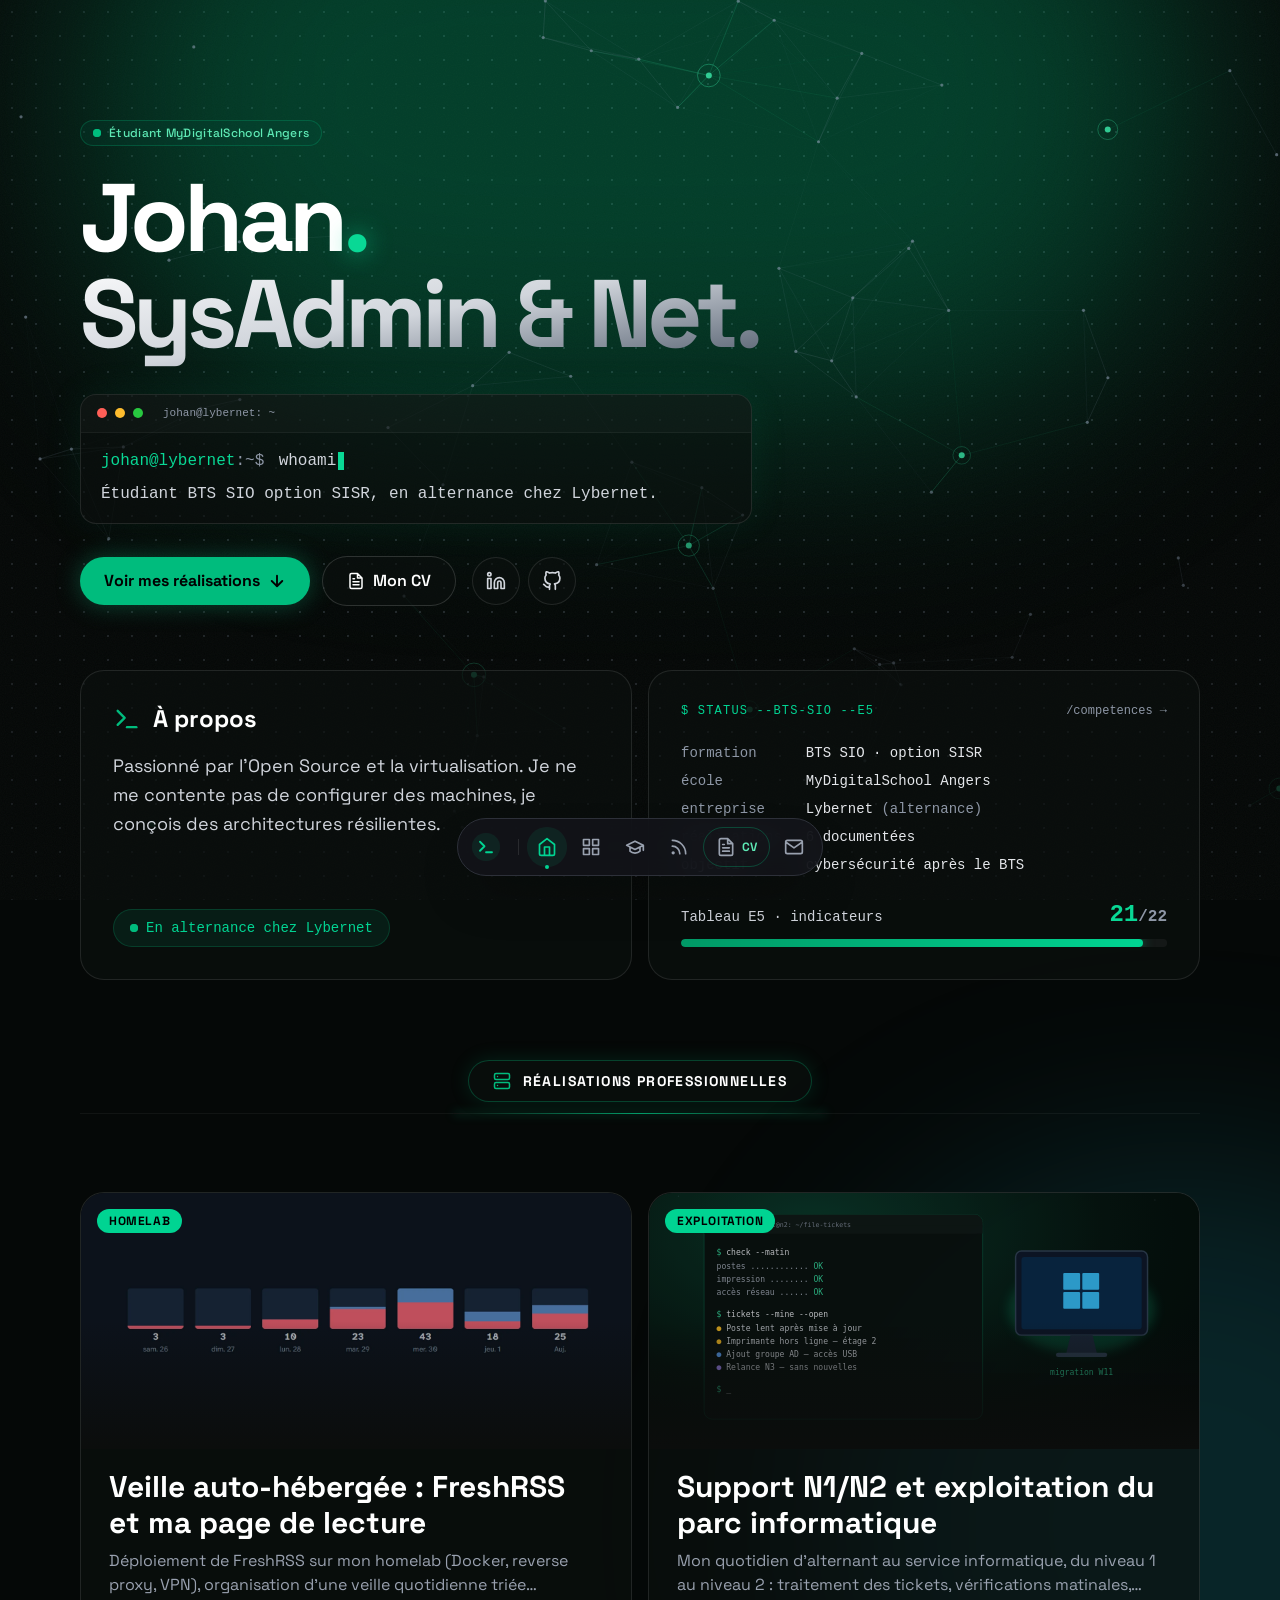
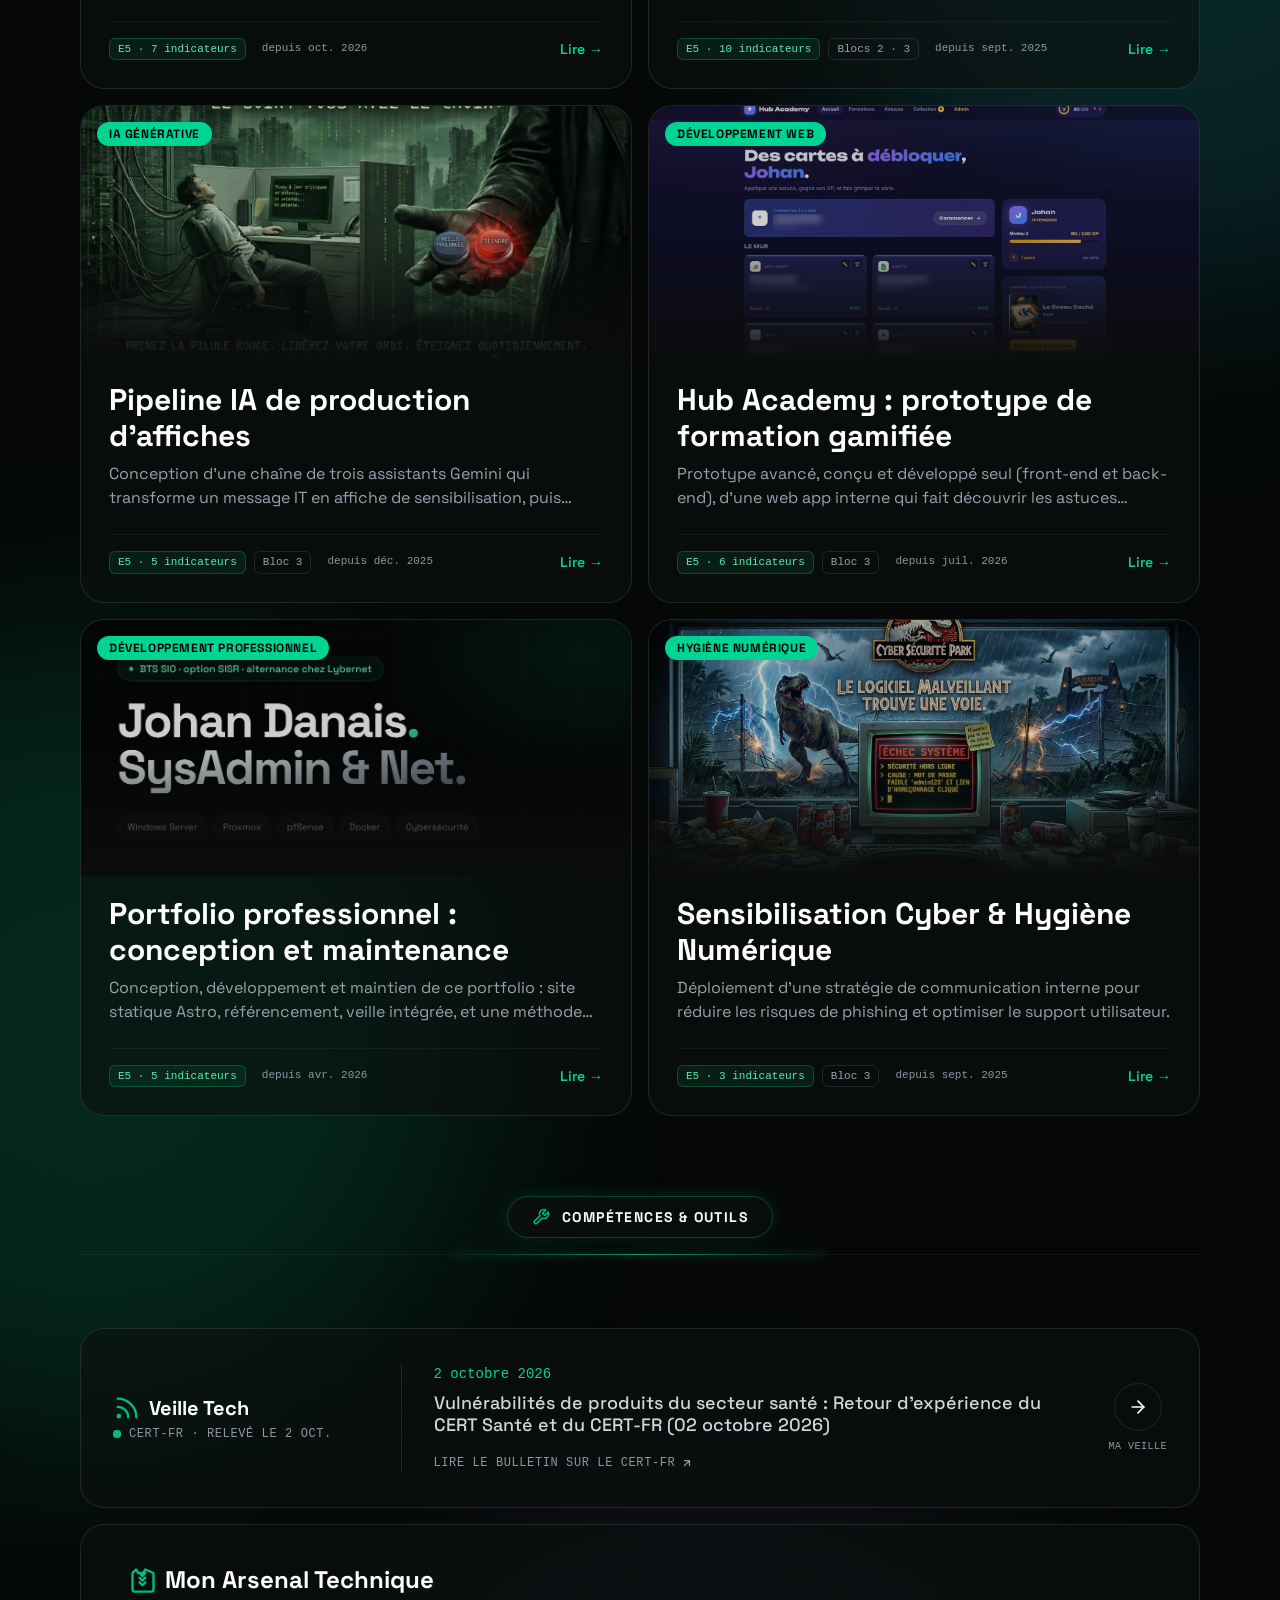
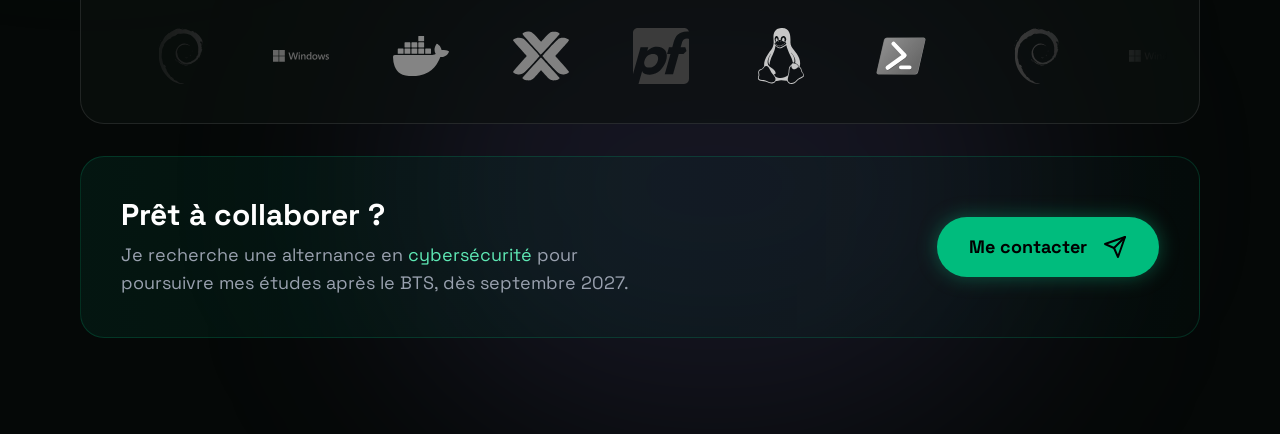
==== index.html @ deee4fdb "Publication du 5dbdbe8" ====
<!DOCTYPE html><html lang="fr" class="dark"> <head><meta charset="UTF-8"><meta name="viewport" content="width=device-width"><link rel="icon" type="image/png" href="/favicon.png"><meta name="generator" content="Astro v7.3.5"><meta name="description" content="Étudiant en BTS SIO option SISR, en alternance chez Lybernet / Carrefour Assurance : support et exploitation du parc, projets web, sensibilisation à la cybersécurité et homelab."><meta name="author" content="Johan Danais"><link rel="canonical" href="https://portfolio.aqualenis.fr/"><meta property="og:type" content="website"><meta property="og:site_name" content="Johan Danais — Portfolio"><meta property="og:locale" content="fr_FR"><meta property="og:url" content="https://portfolio.aqualenis.fr/"><meta property="og:title" content="Johan Danais — Administration Systèmes &amp; Réseaux"><meta property="og:description" content="Étudiant en BTS SIO option SISR, en alternance chez Lybernet / Carrefour Assurance : support et exploitation du parc, projets web, sensibilisation à la cybersécurité et homelab."><meta property="og:image" content="https://portfolio.aqualenis.fr/og-image.png"><meta property="og:image:width" content="1200"><meta property="og:image:height" content="630"><meta name="twitter:card" content="summary_large_image"><meta name="twitter:title" content="Johan Danais — Administration Systèmes &amp; Réseaux"><meta name="twitter:description" content="Étudiant en BTS SIO option SISR, en alternance chez Lybernet / Carrefour Assurance : support et exploitation du parc, projets web, sensibilisation à la cybersécurité et homelab."><meta name="twitter:image" content="https://portfolio.aqualenis.fr/og-image.png"><!-- Police hébergée avec le site (public/fonts) : aucune requête vers
             un service tiers, le site fonctionne hors connexion. --><link rel="preload" href="/fonts/space-grotesk-latin-wght-normal.woff2" as="font" type="font/woff2" crossorigin><title>Johan Danais — Administration Systèmes &amp; Réseaux</title><meta name="astro-view-transitions-enabled" content="true"> <meta name="astro-view-transitions-fallback" content="animate"><script type="module" src="/_astro/ClientRouter.astro_astro_type_script_index_0_lang.CTgtIFyY.js"></script><link rel="stylesheet" href="/_astro/Layout.-RctzxgW.css"><style>.card[data-astro-cid-lcdefpme]{z-index:1;position:relative}.terminal[data-astro-cid-lcdefpme] .commande[data-astro-cid-lcdefpme]{white-space:nowrap;vertical-align:bottom;width:0;margin-left:.5ch;animation:.9s steps(6,end) .5s both taper;display:inline-block;overflow:hidden}.terminal[data-astro-cid-lcdefpme] .curseur[data-astro-cid-lcdefpme]{vertical-align:text-bottom;background:var(--color-glow);width:.6ch;height:1.1em;margin-left:2px;animation:1s step-end infinite clignoter;display:inline-block}.terminal[data-astro-cid-lcdefpme] .reponse[data-astro-cid-lcdefpme]{animation:.5s ease-out 1.5s both fadeInUp}@keyframes taper{to{width:6ch}}@keyframes clignoter{50%{opacity:0}}.card[data-astro-cid-lcdefpme]:before{content:"";border-radius:inherit;background:radial-gradient(800px circle at var(--mouse-x) var(--mouse-y), #10b9810f, transparent 40%);opacity:0;pointer-events:none;z-index:-1;transition:opacity .5s;position:absolute;inset:0}.card[data-astro-cid-lcdefpme]:after{content:"";border-radius:inherit;background:radial-gradient(400px circle at var(--mouse-x) var(--mouse-y), #10b98166, transparent 40%);opacity:0;z-index:-2;transition:opacity .5s;position:absolute;inset:-1px}.card[data-astro-cid-lcdefpme]:hover:before,.card[data-astro-cid-lcdefpme]:hover:after{opacity:1}.animate-marquee[data-astro-cid-lcdefpme]{animation:20s linear infinite marquee}.animate-marquee[data-astro-cid-lcdefpme]:hover{animation-play-state:paused}@keyframes marquee{0%{transform:translate(0%)}to{transform:translate(-50%)}}.mask-fade[data-astro-cid-lcdefpme]{-webkit-mask-image:linear-gradient(90deg,#0000,#000 15% 85%,#0000);mask-image:linear-gradient(90deg,#0000,#000 15% 85%,#0000)}
</style><style>[data-astro-transition-scope="astro-v5paxn7m-1"] { view-transition-name: visuel-veille-freshrss; }@layer astro { ::view-transition-old(visuel-veille-freshrss) { 
	animation-duration: 180ms;
	animation-timing-function: cubic-bezier(0.76, 0, 0.24, 1);
	animation-fill-mode: both;
	animation-name: astroFadeOut; }::view-transition-new(visuel-veille-freshrss) { 
	animation-duration: 180ms;
	animation-timing-function: cubic-bezier(0.76, 0, 0.24, 1);
	animation-fill-mode: both;
	animation-name: astroFadeIn; }[data-astro-transition=back]::view-transition-old(visuel-veille-freshrss) { 
	animation-duration: 180ms;
	animation-timing-function: cubic-bezier(0.76, 0, 0.24, 1);
	animation-fill-mode: both;
	animation-name: astroFadeOut; }[data-astro-transition=back]::view-transition-new(visuel-veille-freshrss) { 
	animation-duration: 180ms;
	animation-timing-function: cubic-bezier(0.76, 0, 0.24, 1);
	animation-fill-mode: both;
	animation-name: astroFadeIn; } }[data-astro-transition-fallback="old"] [data-astro-transition-scope="astro-v5paxn7m-1"],
			[data-astro-transition-fallback="old"][data-astro-transition-scope="astro-v5paxn7m-1"] { 
	animation-duration: 180ms;
	animation-timing-function: cubic-bezier(0.76, 0, 0.24, 1);
	animation-fill-mode: both;
	animation-name: astroFadeOut; }[data-astro-transition-fallback="new"] [data-astro-transition-scope="astro-v5paxn7m-1"],
			[data-astro-transition-fallback="new"][data-astro-transition-scope="astro-v5paxn7m-1"] { 
	animation-duration: 180ms;
	animation-timing-function: cubic-bezier(0.76, 0, 0.24, 1);
	animation-fill-mode: both;
	animation-name: astroFadeIn; }[data-astro-transition=back][data-astro-transition-fallback="old"] [data-astro-transition-scope="astro-v5paxn7m-1"],
			[data-astro-transition=back][data-astro-transition-fallback="old"][data-astro-transition-scope="astro-v5paxn7m-1"] { 
	animation-duration: 180ms;
	animation-timing-function: cubic-bezier(0.76, 0, 0.24, 1);
	animation-fill-mode: both;
	animation-name: astroFadeOut; }[data-astro-transition=back][data-astro-transition-fallback="new"] [data-astro-transition-scope="astro-v5paxn7m-1"],
			[data-astro-transition=back][data-astro-transition-fallback="new"][data-astro-transition-scope="astro-v5paxn7m-1"] { 
	animation-duration: 180ms;
	animation-timing-function: cubic-bezier(0.76, 0, 0.24, 1);
	animation-fill-mode: both;
	animation-name: astroFadeIn; }</style><style>[data-astro-transition-scope="astro-wuj5t7kd-2"] { view-transition-name: titre-veille-freshrss; }@layer astro { ::view-transition-old(titre-veille-freshrss) { 
	animation-duration: 180ms;
	animation-timing-function: cubic-bezier(0.76, 0, 0.24, 1);
	animation-fill-mode: both;
	animation-name: astroFadeOut; }::view-transition-new(titre-veille-freshrss) { 
	animation-duration: 180ms;
	animation-timing-function: cubic-bezier(0.76, 0, 0.24, 1);
	animation-fill-mode: both;
	animation-name: astroFadeIn; }[data-astro-transition=back]::view-transition-old(titre-veille-freshrss) { 
	animation-duration: 180ms;
	animation-timing-function: cubic-bezier(0.76, 0, 0.24, 1);
	animation-fill-mode: both;
	animation-name: astroFadeOut; }[data-astro-transition=back]::view-transition-new(titre-veille-freshrss) { 
	animation-duration: 180ms;
	animation-timing-function: cubic-bezier(0.76, 0, 0.24, 1);
	animation-fill-mode: both;
	animation-name: astroFadeIn; } }[data-astro-transition-fallback="old"] [data-astro-transition-scope="astro-wuj5t7kd-2"],
			[data-astro-transition-fallback="old"][data-astro-transition-scope="astro-wuj5t7kd-2"] { 
	animation-duration: 180ms;
	animation-timing-function: cubic-bezier(0.76, 0, 0.24, 1);
	animation-fill-mode: both;
	animation-name: astroFadeOut; }[data-astro-transition-fallback="new"] [data-astro-transition-scope="astro-wuj5t7kd-2"],
			[data-astro-transition-fallback="new"][data-astro-transition-scope="astro-wuj5t7kd-2"] { 
	animation-duration: 180ms;
	animation-timing-function: cubic-bezier(0.76, 0, 0.24, 1);
	animation-fill-mode: both;
	animation-name: astroFadeIn; }[data-astro-transition=back][data-astro-transition-fallback="old"] [data-astro-transition-scope="astro-wuj5t7kd-2"],
			[data-astro-transition=back][data-astro-transition-fallback="old"][data-astro-transition-scope="astro-wuj5t7kd-2"] { 
	animation-duration: 180ms;
	animation-timing-function: cubic-bezier(0.76, 0, 0.24, 1);
	animation-fill-mode: both;
	animation-name: astroFadeOut; }[data-astro-transition=back][data-astro-transition-fallback="new"] [data-astro-transition-scope="astro-wuj5t7kd-2"],
			[data-astro-transition=back][data-astro-transition-fallback="new"][data-astro-transition-scope="astro-wuj5t7kd-2"] { 
	animation-duration: 180ms;
	animation-timing-function: cubic-bezier(0.76, 0, 0.24, 1);
	animation-fill-mode: both;
	animation-name: astroFadeIn; }</style><style>[data-astro-transition-scope="astro-v5paxn7m-3"] { view-transition-name: visuel-support-exploitation; }@layer astro { ::view-transition-old(visuel-support-exploitation) { 
	animation-duration: 180ms;
	animation-timing-function: cubic-bezier(0.76, 0, 0.24, 1);
	animation-fill-mode: both;
	animation-name: astroFadeOut; }::view-transition-new(visuel-support-exploitation) { 
	animation-duration: 180ms;
	animation-timing-function: cubic-bezier(0.76, 0, 0.24, 1);
	animation-fill-mode: both;
	animation-name: astroFadeIn; }[data-astro-transition=back]::view-transition-old(visuel-support-exploitation) { 
	animation-duration: 180ms;
	animation-timing-function: cubic-bezier(0.76, 0, 0.24, 1);
	animation-fill-mode: both;
	animation-name: astroFadeOut; }[data-astro-transition=back]::view-transition-new(visuel-support-exploitation) { 
	animation-duration: 180ms;
	animation-timing-function: cubic-bezier(0.76, 0, 0.24, 1);
	animation-fill-mode: both;
	animation-name: astroFadeIn; } }[data-astro-transition-fallback="old"] [data-astro-transition-scope="astro-v5paxn7m-3"],
			[data-astro-transition-fallback="old"][data-astro-transition-scope="astro-v5paxn7m-3"] { 
	animation-duration: 180ms;
	animation-timing-function: cubic-bezier(0.76, 0, 0.24, 1);
	animation-fill-mode: both;
	animation-name: astroFadeOut; }[data-astro-transition-fallback="new"] [data-astro-transition-scope="astro-v5paxn7m-3"],
			[data-astro-transition-fallback="new"][data-astro-transition-scope="astro-v5paxn7m-3"] { 
	animation-duration: 180ms;
	animation-timing-function: cubic-bezier(0.76, 0, 0.24, 1);
	animation-fill-mode: both;
	animation-name: astroFadeIn; }[data-astro-transition=back][data-astro-transition-fallback="old"] [data-astro-transition-scope="astro-v5paxn7m-3"],
			[data-astro-transition=back][data-astro-transition-fallback="old"][data-astro-transition-scope="astro-v5paxn7m-3"] { 
	animation-duration: 180ms;
	animation-timing-function: cubic-bezier(0.76, 0, 0.24, 1);
	animation-fill-mode: both;
	animation-name: astroFadeOut; }[data-astro-transition=back][data-astro-transition-fallback="new"] [data-astro-transition-scope="astro-v5paxn7m-3"],
			[data-astro-transition=back][data-astro-transition-fallback="new"][data-astro-transition-scope="astro-v5paxn7m-3"] { 
	animation-duration: 180ms;
	animation-timing-function: cubic-bezier(0.76, 0, 0.24, 1);
	animation-fill-mode: both;
	animation-name: astroFadeIn; }</style><style>[data-astro-transition-scope="astro-wuj5t7kd-4"] { view-transition-name: titre-support-exploitation; }@layer astro { ::view-transition-old(titre-support-exploitation) { 
	animation-duration: 180ms;
	animation-timing-function: cubic-bezier(0.76, 0, 0.24, 1);
	animation-fill-mode: both;
	animation-name: astroFadeOut; }::view-transition-new(titre-support-exploitation) { 
	animation-duration: 180ms;
	animation-timing-function: cubic-bezier(0.76, 0, 0.24, 1);
	animation-fill-mode: both;
	animation-name: astroFadeIn; }[data-astro-transition=back]::view-transition-old(titre-support-exploitation) { 
	animation-duration: 180ms;
	animation-timing-function: cubic-bezier(0.76, 0, 0.24, 1);
	animation-fill-mode: both;
	animation-name: astroFadeOut; }[data-astro-transition=back]::view-transition-new(titre-support-exploitation) { 
	animation-duration: 180ms;
	animation-timing-function: cubic-bezier(0.76, 0, 0.24, 1);
	animation-fill-mode: both;
	animation-name: astroFadeIn; } }[data-astro-transition-fallback="old"] [data-astro-transition-scope="astro-wuj5t7kd-4"],
			[data-astro-transition-fallback="old"][data-astro-transition-scope="astro-wuj5t7kd-4"] { 
	animation-duration: 180ms;
	animation-timing-function: cubic-bezier(0.76, 0, 0.24, 1);
	animation-fill-mode: both;
	animation-name: astroFadeOut; }[data-astro-transition-fallback="new"] [data-astro-transition-scope="astro-wuj5t7kd-4"],
			[data-astro-transition-fallback="new"][data-astro-transition-scope="astro-wuj5t7kd-4"] { 
	animation-duration: 180ms;
	animation-timing-function: cubic-bezier(0.76, 0, 0.24, 1);
	animation-fill-mode: both;
	animation-name: astroFadeIn; }[data-astro-transition=back][data-astro-transition-fallback="old"] [data-astro-transition-scope="astro-wuj5t7kd-4"],
			[data-astro-transition=back][data-astro-transition-fallback="old"][data-astro-transition-scope="astro-wuj5t7kd-4"] { 
	animation-duration: 180ms;
	animation-timing-function: cubic-bezier(0.76, 0, 0.24, 1);
	animation-fill-mode: both;
	animation-name: astroFadeOut; }[data-astro-transition=back][data-astro-transition-fallback="new"] [data-astro-transition-scope="astro-wuj5t7kd-4"],
			[data-astro-transition=back][data-astro-transition-fallback="new"][data-astro-transition-scope="astro-wuj5t7kd-4"] { 
	animation-duration: 180ms;
	animation-timing-function: cubic-bezier(0.76, 0, 0.24, 1);
	animation-fill-mode: both;
	animation-name: astroFadeIn; }</style><style>[data-astro-transition-scope="astro-v5paxn7m-5"] { view-transition-name: visuel-pipeline-affiches-ia; }@layer astro { ::view-transition-old(visuel-pipeline-affiches-ia) { 
	animation-duration: 180ms;
	animation-timing-function: cubic-bezier(0.76, 0, 0.24, 1);
	animation-fill-mode: both;
	animation-name: astroFadeOut; }::view-transition-new(visuel-pipeline-affiches-ia) { 
	animation-duration: 180ms;
	animation-timing-function: cubic-bezier(0.76, 0, 0.24, 1);
	animation-fill-mode: both;
	animation-name: astroFadeIn; }[data-astro-transition=back]::view-transition-old(visuel-pipeline-affiches-ia) { 
	animation-duration: 180ms;
	animation-timing-function: cubic-bezier(0.76, 0, 0.24, 1);
	animation-fill-mode: both;
	animation-name: astroFadeOut; }[data-astro-transition=back]::view-transition-new(visuel-pipeline-affiches-ia) { 
	animation-duration: 180ms;
	animation-timing-function: cubic-bezier(0.76, 0, 0.24, 1);
	animation-fill-mode: both;
	animation-name: astroFadeIn; } }[data-astro-transition-fallback="old"] [data-astro-transition-scope="astro-v5paxn7m-5"],
			[data-astro-transition-fallback="old"][data-astro-transition-scope="astro-v5paxn7m-5"] { 
	animation-duration: 180ms;
	animation-timing-function: cubic-bezier(0.76, 0, 0.24, 1);
	animation-fill-mode: both;
	animation-name: astroFadeOut; }[data-astro-transition-fallback="new"] [data-astro-transition-scope="astro-v5paxn7m-5"],
			[data-astro-transition-fallback="new"][data-astro-transition-scope="astro-v5paxn7m-5"] { 
	animation-duration: 180ms;
	animation-timing-function: cubic-bezier(0.76, 0, 0.24, 1);
	animation-fill-mode: both;
	animation-name: astroFadeIn; }[data-astro-transition=back][data-astro-transition-fallback="old"] [data-astro-transition-scope="astro-v5paxn7m-5"],
			[data-astro-transition=back][data-astro-transition-fallback="old"][data-astro-transition-scope="astro-v5paxn7m-5"] { 
	animation-duration: 180ms;
	animation-timing-function: cubic-bezier(0.76, 0, 0.24, 1);
	animation-fill-mode: both;
	animation-name: astroFadeOut; }[data-astro-transition=back][data-astro-transition-fallback="new"] [data-astro-transition-scope="astro-v5paxn7m-5"],
			[data-astro-transition=back][data-astro-transition-fallback="new"][data-astro-transition-scope="astro-v5paxn7m-5"] { 
	animation-duration: 180ms;
	animation-timing-function: cubic-bezier(0.76, 0, 0.24, 1);
	animation-fill-mode: both;
	animation-name: astroFadeIn; }</style><style>[data-astro-transition-scope="astro-wuj5t7kd-6"] { view-transition-name: titre-pipeline-affiches-ia; }@layer astro { ::view-transition-old(titre-pipeline-affiches-ia) { 
	animation-duration: 180ms;
	animation-timing-function: cubic-bezier(0.76, 0, 0.24, 1);
	animation-fill-mode: both;
	animation-name: astroFadeOut; }::view-transition-new(titre-pipeline-affiches-ia) { 
	animation-duration: 180ms;
	animation-timing-function: cubic-bezier(0.76, 0, 0.24, 1);
	animation-fill-mode: both;
	animation-name: astroFadeIn; }[data-astro-transition=back]::view-transition-old(titre-pipeline-affiches-ia) { 
	animation-duration: 180ms;
	animation-timing-function: cubic-bezier(0.76, 0, 0.24, 1);
	animation-fill-mode: both;
	animation-name: astroFadeOut; }[data-astro-transition=back]::view-transition-new(titre-pipeline-affiches-ia) { 
	animation-duration: 180ms;
	animation-timing-function: cubic-bezier(0.76, 0, 0.24, 1);
	animation-fill-mode: both;
	animation-name: astroFadeIn; } }[data-astro-transition-fallback="old"] [data-astro-transition-scope="astro-wuj5t7kd-6"],
			[data-astro-transition-fallback="old"][data-astro-transition-scope="astro-wuj5t7kd-6"] { 
	animation-duration: 180ms;
	animation-timing-function: cubic-bezier(0.76, 0, 0.24, 1);
	animation-fill-mode: both;
	animation-name: astroFadeOut; }[data-astro-transition-fallback="new"] [data-astro-transition-scope="astro-wuj5t7kd-6"],
			[data-astro-transition-fallback="new"][data-astro-transition-scope="astro-wuj5t7kd-6"] { 
	animation-duration: 180ms;
	animation-timing-function: cubic-bezier(0.76, 0, 0.24, 1);
	animation-fill-mode: both;
	animation-name: astroFadeIn; }[data-astro-transition=back][data-astro-transition-fallback="old"] [data-astro-transition-scope="astro-wuj5t7kd-6"],
			[data-astro-transition=back][data-astro-transition-fallback="old"][data-astro-transition-scope="astro-wuj5t7kd-6"] { 
	animation-duration: 180ms;
	animation-timing-function: cubic-bezier(0.76, 0, 0.24, 1);
	animation-fill-mode: both;
	animation-name: astroFadeOut; }[data-astro-transition=back][data-astro-transition-fallback="new"] [data-astro-transition-scope="astro-wuj5t7kd-6"],
			[data-astro-transition=back][data-astro-transition-fallback="new"][data-astro-transition-scope="astro-wuj5t7kd-6"] { 
	animation-duration: 180ms;
	animation-timing-function: cubic-bezier(0.76, 0, 0.24, 1);
	animation-fill-mode: both;
	animation-name: astroFadeIn; }</style><style>[data-astro-transition-scope="astro-v5paxn7m-7"] { view-transition-name: visuel-hub-academy; }@layer astro { ::view-transition-old(visuel-hub-academy) { 
	animation-duration: 180ms;
	animation-timing-function: cubic-bezier(0.76, 0, 0.24, 1);
	animation-fill-mode: both;
	animation-name: astroFadeOut; }::view-transition-new(visuel-hub-academy) { 
	animation-duration: 180ms;
	animation-timing-function: cubic-bezier(0.76, 0, 0.24, 1);
	animation-fill-mode: both;
	animation-name: astroFadeIn; }[data-astro-transition=back]::view-transition-old(visuel-hub-academy) { 
	animation-duration: 180ms;
	animation-timing-function: cubic-bezier(0.76, 0, 0.24, 1);
	animation-fill-mode: both;
	animation-name: astroFadeOut; }[data-astro-transition=back]::view-transition-new(visuel-hub-academy) { 
	animation-duration: 180ms;
	animation-timing-function: cubic-bezier(0.76, 0, 0.24, 1);
	animation-fill-mode: both;
	animation-name: astroFadeIn; } }[data-astro-transition-fallback="old"] [data-astro-transition-scope="astro-v5paxn7m-7"],
			[data-astro-transition-fallback="old"][data-astro-transition-scope="astro-v5paxn7m-7"] { 
	animation-duration: 180ms;
	animation-timing-function: cubic-bezier(0.76, 0, 0.24, 1);
	animation-fill-mode: both;
	animation-name: astroFadeOut; }[data-astro-transition-fallback="new"] [data-astro-transition-scope="astro-v5paxn7m-7"],
			[data-astro-transition-fallback="new"][data-astro-transition-scope="astro-v5paxn7m-7"] { 
	animation-duration: 180ms;
	animation-timing-function: cubic-bezier(0.76, 0, 0.24, 1);
	animation-fill-mode: both;
	animation-name: astroFadeIn; }[data-astro-transition=back][data-astro-transition-fallback="old"] [data-astro-transition-scope="astro-v5paxn7m-7"],
			[data-astro-transition=back][data-astro-transition-fallback="old"][data-astro-transition-scope="astro-v5paxn7m-7"] { 
	animation-duration: 180ms;
	animation-timing-function: cubic-bezier(0.76, 0, 0.24, 1);
	animation-fill-mode: both;
	animation-name: astroFadeOut; }[data-astro-transition=back][data-astro-transition-fallback="new"] [data-astro-transition-scope="astro-v5paxn7m-7"],
			[data-astro-transition=back][data-astro-transition-fallback="new"][data-astro-transition-scope="astro-v5paxn7m-7"] { 
	animation-duration: 180ms;
	animation-timing-function: cubic-bezier(0.76, 0, 0.24, 1);
	animation-fill-mode: both;
	animation-name: astroFadeIn; }</style><style>[data-astro-transition-scope="astro-wuj5t7kd-8"] { view-transition-name: titre-hub-academy; }@layer astro { ::view-transition-old(titre-hub-academy) { 
	animation-duration: 180ms;
	animation-timing-function: cubic-bezier(0.76, 0, 0.24, 1);
	animation-fill-mode: both;
	animation-name: astroFadeOut; }::view-transition-new(titre-hub-academy) { 
	animation-duration: 180ms;
	animation-timing-function: cubic-bezier(0.76, 0, 0.24, 1);
	animation-fill-mode: both;
	animation-name: astroFadeIn; }[data-astro-transition=back]::view-transition-old(titre-hub-academy) { 
	animation-duration: 180ms;
	animation-timing-function: cubic-bezier(0.76, 0, 0.24, 1);
	animation-fill-mode: both;
	animation-name: astroFadeOut; }[data-astro-transition=back]::view-transition-new(titre-hub-academy) { 
	animation-duration: 180ms;
	animation-timing-function: cubic-bezier(0.76, 0, 0.24, 1);
	animation-fill-mode: both;
	animation-name: astroFadeIn; } }[data-astro-transition-fallback="old"] [data-astro-transition-scope="astro-wuj5t7kd-8"],
			[data-astro-transition-fallback="old"][data-astro-transition-scope="astro-wuj5t7kd-8"] { 
	animation-duration: 180ms;
	animation-timing-function: cubic-bezier(0.76, 0, 0.24, 1);
	animation-fill-mode: both;
	animation-name: astroFadeOut; }[data-astro-transition-fallback="new"] [data-astro-transition-scope="astro-wuj5t7kd-8"],
			[data-astro-transition-fallback="new"][data-astro-transition-scope="astro-wuj5t7kd-8"] { 
	animation-duration: 180ms;
	animation-timing-function: cubic-bezier(0.76, 0, 0.24, 1);
	animation-fill-mode: both;
	animation-name: astroFadeIn; }[data-astro-transition=back][data-astro-transition-fallback="old"] [data-astro-transition-scope="astro-wuj5t7kd-8"],
			[data-astro-transition=back][data-astro-transition-fallback="old"][data-astro-transition-scope="astro-wuj5t7kd-8"] { 
	animation-duration: 180ms;
	animation-timing-function: cubic-bezier(0.76, 0, 0.24, 1);
	animation-fill-mode: both;
	animation-name: astroFadeOut; }[data-astro-transition=back][data-astro-transition-fallback="new"] [data-astro-transition-scope="astro-wuj5t7kd-8"],
			[data-astro-transition=back][data-astro-transition-fallback="new"][data-astro-transition-scope="astro-wuj5t7kd-8"] { 
	animation-duration: 180ms;
	animation-timing-function: cubic-bezier(0.76, 0, 0.24, 1);
	animation-fill-mode: both;
	animation-name: astroFadeIn; }</style><style>[data-astro-transition-scope="astro-v5paxn7m-9"] { view-transition-name: visuel-portfolio; }@layer astro { ::view-transition-old(visuel-portfolio) { 
	animation-duration: 180ms;
	animation-timing-function: cubic-bezier(0.76, 0, 0.24, 1);
	animation-fill-mode: both;
	animation-name: astroFadeOut; }::view-transition-new(visuel-portfolio) { 
	animation-duration: 180ms;
	animation-timing-function: cubic-bezier(0.76, 0, 0.24, 1);
	animation-fill-mode: both;
	animation-name: astroFadeIn; }[data-astro-transition=back]::view-transition-old(visuel-portfolio) { 
	animation-duration: 180ms;
	animation-timing-function: cubic-bezier(0.76, 0, 0.24, 1);
	animation-fill-mode: both;
	animation-name: astroFadeOut; }[data-astro-transition=back]::view-transition-new(visuel-portfolio) { 
	animation-duration: 180ms;
	animation-timing-function: cubic-bezier(0.76, 0, 0.24, 1);
	animation-fill-mode: both;
	animation-name: astroFadeIn; } }[data-astro-transition-fallback="old"] [data-astro-transition-scope="astro-v5paxn7m-9"],
			[data-astro-transition-fallback="old"][data-astro-transition-scope="astro-v5paxn7m-9"] { 
	animation-duration: 180ms;
	animation-timing-function: cubic-bezier(0.76, 0, 0.24, 1);
	animation-fill-mode: both;
	animation-name: astroFadeOut; }[data-astro-transition-fallback="new"] [data-astro-transition-scope="astro-v5paxn7m-9"],
			[data-astro-transition-fallback="new"][data-astro-transition-scope="astro-v5paxn7m-9"] { 
	animation-duration: 180ms;
	animation-timing-function: cubic-bezier(0.76, 0, 0.24, 1);
	animation-fill-mode: both;
	animation-name: astroFadeIn; }[data-astro-transition=back][data-astro-transition-fallback="old"] [data-astro-transition-scope="astro-v5paxn7m-9"],
			[data-astro-transition=back][data-astro-transition-fallback="old"][data-astro-transition-scope="astro-v5paxn7m-9"] { 
	animation-duration: 180ms;
	animation-timing-function: cubic-bezier(0.76, 0, 0.24, 1);
	animation-fill-mode: both;
	animation-name: astroFadeOut; }[data-astro-transition=back][data-astro-transition-fallback="new"] [data-astro-transition-scope="astro-v5paxn7m-9"],
			[data-astro-transition=back][data-astro-transition-fallback="new"][data-astro-transition-scope="astro-v5paxn7m-9"] { 
	animation-duration: 180ms;
	animation-timing-function: cubic-bezier(0.76, 0, 0.24, 1);
	animation-fill-mode: both;
	animation-name: astroFadeIn; }</style><style>[data-astro-transition-scope="astro-wuj5t7kd-10"] { view-transition-name: titre-portfolio; }@layer astro { ::view-transition-old(titre-portfolio) { 
	animation-duration: 180ms;
	animation-timing-function: cubic-bezier(0.76, 0, 0.24, 1);
	animation-fill-mode: both;
	animation-name: astroFadeOut; }::view-transition-new(titre-portfolio) { 
	animation-duration: 180ms;
	animation-timing-function: cubic-bezier(0.76, 0, 0.24, 1);
	animation-fill-mode: both;
	animation-name: astroFadeIn; }[data-astro-transition=back]::view-transition-old(titre-portfolio) { 
	animation-duration: 180ms;
	animation-timing-function: cubic-bezier(0.76, 0, 0.24, 1);
	animation-fill-mode: both;
	animation-name: astroFadeOut; }[data-astro-transition=back]::view-transition-new(titre-portfolio) { 
	animation-duration: 180ms;
	animation-timing-function: cubic-bezier(0.76, 0, 0.24, 1);
	animation-fill-mode: both;
	animation-name: astroFadeIn; } }[data-astro-transition-fallback="old"] [data-astro-transition-scope="astro-wuj5t7kd-10"],
			[data-astro-transition-fallback="old"][data-astro-transition-scope="astro-wuj5t7kd-10"] { 
	animation-duration: 180ms;
	animation-timing-function: cubic-bezier(0.76, 0, 0.24, 1);
	animation-fill-mode: both;
	animation-name: astroFadeOut; }[data-astro-transition-fallback="new"] [data-astro-transition-scope="astro-wuj5t7kd-10"],
			[data-astro-transition-fallback="new"][data-astro-transition-scope="astro-wuj5t7kd-10"] { 
	animation-duration: 180ms;
	animation-timing-function: cubic-bezier(0.76, 0, 0.24, 1);
	animation-fill-mode: both;
	animation-name: astroFadeIn; }[data-astro-transition=back][data-astro-transition-fallback="old"] [data-astro-transition-scope="astro-wuj5t7kd-10"],
			[data-astro-transition=back][data-astro-transition-fallback="old"][data-astro-transition-scope="astro-wuj5t7kd-10"] { 
	animation-duration: 180ms;
	animation-timing-function: cubic-bezier(0.76, 0, 0.24, 1);
	animation-fill-mode: both;
	animation-name: astroFadeOut; }[data-astro-transition=back][data-astro-transition-fallback="new"] [data-astro-transition-scope="astro-wuj5t7kd-10"],
			[data-astro-transition=back][data-astro-transition-fallback="new"][data-astro-transition-scope="astro-wuj5t7kd-10"] { 
	animation-duration: 180ms;
	animation-timing-function: cubic-bezier(0.76, 0, 0.24, 1);
	animation-fill-mode: both;
	animation-name: astroFadeIn; }</style><style>[data-astro-transition-scope="astro-v5paxn7m-11"] { view-transition-name: visuel-cyber-sensibilisation; }@layer astro { ::view-transition-old(visuel-cyber-sensibilisation) { 
	animation-duration: 180ms;
	animation-timing-function: cubic-bezier(0.76, 0, 0.24, 1);
	animation-fill-mode: both;
	animation-name: astroFadeOut; }::view-transition-new(visuel-cyber-sensibilisation) { 
	animation-duration: 180ms;
	animation-timing-function: cubic-bezier(0.76, 0, 0.24, 1);
	animation-fill-mode: both;
	animation-name: astroFadeIn; }[data-astro-transition=back]::view-transition-old(visuel-cyber-sensibilisation) { 
	animation-duration: 180ms;
	animation-timing-function: cubic-bezier(0.76, 0, 0.24, 1);
	animation-fill-mode: both;
	animation-name: astroFadeOut; }[data-astro-transition=back]::view-transition-new(visuel-cyber-sensibilisation) { 
	animation-duration: 180ms;
	animation-timing-function: cubic-bezier(0.76, 0, 0.24, 1);
	animation-fill-mode: both;
	animation-name: astroFadeIn; } }[data-astro-transition-fallback="old"] [data-astro-transition-scope="astro-v5paxn7m-11"],
			[data-astro-transition-fallback="old"][data-astro-transition-scope="astro-v5paxn7m-11"] { 
	animation-duration: 180ms;
	animation-timing-function: cubic-bezier(0.76, 0, 0.24, 1);
	animation-fill-mode: both;
	animation-name: astroFadeOut; }[data-astro-transition-fallback="new"] [data-astro-transition-scope="astro-v5paxn7m-11"],
			[data-astro-transition-fallback="new"][data-astro-transition-scope="astro-v5paxn7m-11"] { 
	animation-duration: 180ms;
	animation-timing-function: cubic-bezier(0.76, 0, 0.24, 1);
	animation-fill-mode: both;
	animation-name: astroFadeIn; }[data-astro-transition=back][data-astro-transition-fallback="old"] [data-astro-transition-scope="astro-v5paxn7m-11"],
			[data-astro-transition=back][data-astro-transition-fallback="old"][data-astro-transition-scope="astro-v5paxn7m-11"] { 
	animation-duration: 180ms;
	animation-timing-function: cubic-bezier(0.76, 0, 0.24, 1);
	animation-fill-mode: both;
	animation-name: astroFadeOut; }[data-astro-transition=back][data-astro-transition-fallback="new"] [data-astro-transition-scope="astro-v5paxn7m-11"],
			[data-astro-transition=back][data-astro-transition-fallback="new"][data-astro-transition-scope="astro-v5paxn7m-11"] { 
	animation-duration: 180ms;
	animation-timing-function: cubic-bezier(0.76, 0, 0.24, 1);
	animation-fill-mode: both;
	animation-name: astroFadeIn; }</style><style>[data-astro-transition-scope="astro-wuj5t7kd-12"] { view-transition-name: titre-cyber-sensibilisation; }@layer astro { ::view-transition-old(titre-cyber-sensibilisation) { 
	animation-duration: 180ms;
	animation-timing-function: cubic-bezier(0.76, 0, 0.24, 1);
	animation-fill-mode: both;
	animation-name: astroFadeOut; }::view-transition-new(titre-cyber-sensibilisation) { 
	animation-duration: 180ms;
	animation-timing-function: cubic-bezier(0.76, 0, 0.24, 1);
	animation-fill-mode: both;
	animation-name: astroFadeIn; }[data-astro-transition=back]::view-transition-old(titre-cyber-sensibilisation) { 
	animation-duration: 180ms;
	animation-timing-function: cubic-bezier(0.76, 0, 0.24, 1);
	animation-fill-mode: both;
	animation-name: astroFadeOut; }[data-astro-transition=back]::view-transition-new(titre-cyber-sensibilisation) { 
	animation-duration: 180ms;
	animation-timing-function: cubic-bezier(0.76, 0, 0.24, 1);
	animation-fill-mode: both;
	animation-name: astroFadeIn; } }[data-astro-transition-fallback="old"] [data-astro-transition-scope="astro-wuj5t7kd-12"],
			[data-astro-transition-fallback="old"][data-astro-transition-scope="astro-wuj5t7kd-12"] { 
	animation-duration: 180ms;
	animation-timing-function: cubic-bezier(0.76, 0, 0.24, 1);
	animation-fill-mode: both;
	animation-name: astroFadeOut; }[data-astro-transition-fallback="new"] [data-astro-transition-scope="astro-wuj5t7kd-12"],
			[data-astro-transition-fallback="new"][data-astro-transition-scope="astro-wuj5t7kd-12"] { 
	animation-duration: 180ms;
	animation-timing-function: cubic-bezier(0.76, 0, 0.24, 1);
	animation-fill-mode: both;
	animation-name: astroFadeIn; }[data-astro-transition=back][data-astro-transition-fallback="old"] [data-astro-transition-scope="astro-wuj5t7kd-12"],
			[data-astro-transition=back][data-astro-transition-fallback="old"][data-astro-transition-scope="astro-wuj5t7kd-12"] { 
	animation-duration: 180ms;
	animation-timing-function: cubic-bezier(0.76, 0, 0.24, 1);
	animation-fill-mode: both;
	animation-name: astroFadeOut; }[data-astro-transition=back][data-astro-transition-fallback="new"] [data-astro-transition-scope="astro-wuj5t7kd-12"],
			[data-astro-transition=back][data-astro-transition-fallback="new"][data-astro-transition-scope="astro-wuj5t7kd-12"] { 
	animation-duration: 180ms;
	animation-timing-function: cubic-bezier(0.76, 0, 0.24, 1);
	animation-fill-mode: both;
	animation-name: astroFadeIn; }</style></head> <!-- Le fond animé (#fond-vivant) est calé sur le body : rien ne doit dépasser
	     sous le body, sinon le bas de page apparaît sans fond. flow-root y contient
	     les marges des enfants ; un élément « fixed » placé dans un bloc animé
	     (transform) dépasserait aussi : voir l'infobulle de l'accueil. --> <body class="relative flow-root bg-void text-white font-['Space_Grotesk'] antialiased min-h-screen selection:bg-emerald-500 selection:text-black overflow-x-hidden"> <div data-astro-transition-persist="fond" id="fond-vivant" aria-hidden="true"> <div class="fond-points"></div> <div class="fond-grain"></div> <div class="fond-halos"> <div class="halo halo-emeraude" style="--k:.35; top:-220px; left:calc(50% - 560px); width:1120px; height:640px"></div> <div class="halo halo-cyan" style="--k:.2; top:32%; right:-260px; width:720px; height:720px"></div> <div class="halo halo-emeraude halo-doux" style="--k:.28; top:62%; left:-300px; width:780px; height:780px"></div> <div class="halo halo-violet" style="--k:.15; top:86%; left:30%; width:660px; height:520px"></div> </div> <canvas id="reseau"></canvas> <div id="lueur-souris"></div> </div><script type="module">var e=matchMedia(`(prefers-reduced-motion: reduce)`).matches,t=matchMedia(`(pointer: fine)`).matches,n=document.documentElement;if(!e){let e=0,t=()=>{e=0,n.style.setProperty(`--defil`,String(window.scrollY))};addEventListener(`scroll`,()=>{e||=requestAnimationFrame(t)},{passive:!0}),document.addEventListener(`astro:after-swap`,t)}var r={x:-9999,y:-9999};if(t){let e=0;document.addEventListener(`pointermove`,t=>{r.x=t.clientX,r.y=t.clientY+window.scrollY,cancelAnimationFrame(e),e=requestAnimationFrame(()=>{let e=document.getElementById(`lueur-souris`);e&&(e.style.setProperty(`--souris-x`,`${t.clientX}px`),e.style.setProperty(`--souris-y`,`${t.clientY}px`),e.classList.add(`active`))})},{passive:!0})}var i=document.getElementById(`reseau`),a=i?.getContext(`2d`);if(i&&a){let t=0,n=0,o=1,s=[],c=[],l=()=>{o=Math.min(window.devicePixelRatio||1,2),t=i.clientWidth,n=i.clientHeight,i.width=t*o,i.height=n*o,a.setTransform(o,0,0,o,0,0);let e=Math.max(28,Math.min(95,Math.round(t*n/15e3)));s=Array.from({length:e},()=>({x:Math.random()*t,y:Math.random()*n,vx:(Math.random()-.5)*.18,vy:(Math.random()-.5)*.18,hub:Math.random()<.13,phase:Math.random()*Math.PI*2})),c.length=0},u=e=>s.filter(t=>t!==e&&Math.hypot(e.x-t.x,e.y-t.y)<170),d=()=>{let e=s.filter(e=>e.hub),t=e[Math.floor(Math.random()*e.length)];if(!t)return;let n=u(t);n.length&&c.push({de:t,vers:n[Math.floor(Math.random()*n.length)],t:0,vitesse:.008+Math.random()*.01})},f=0,p=()=>{a.clearRect(0,0,t,n),f+=1,a.lineWidth=1;for(let e=0;e<s.length;e++){let t=s[e];for(let n=e+1;n<s.length;n++){let e=s[n],r=Math.hypot(t.x-e.x,t.y-e.y);if(r<170){let n=(1-r/170)*(t.hub||e.hub?.32:.18);a.strokeStyle=t.hub||e.hub?`rgba(52, 211, 153, ${n})`:`rgba(148, 163, 184, ${n})`,a.beginPath(),a.moveTo(t.x,t.y),a.lineTo(e.x,e.y),a.stroke()}}let n=Math.hypot(t.x-r.x,t.y-r.y);n<190&&(a.strokeStyle=`rgba(52, 211, 153, ${(1-n/190)*.45})`,a.beginPath(),a.moveTo(t.x,t.y),a.lineTo(r.x,r.y),a.stroke())}for(let e of s)if(e.hub){let t=(Math.sin(f*.03+e.phase)+1)/2;a.strokeStyle=`rgba(52, 211, 153, ${.15+t*.3})`,a.beginPath(),a.arc(e.x,e.y,7+t*5,0,Math.PI*2),a.stroke(),a.fillStyle=`rgba(52, 211, 153, 0.95)`,a.beginPath(),a.arc(e.x,e.y,3,0,Math.PI*2),a.fill()}else a.fillStyle=`rgba(148, 163, 184, 0.55)`,a.beginPath(),a.arc(e.x,e.y,1.6,0,Math.PI*2),a.fill();for(let e of c){let t=e.de.x+(e.vers.x-e.de.x)*e.t,n=e.de.y+(e.vers.y-e.de.y)*e.t,r=a.createRadialGradient(t,n,0,t,n,10);r.addColorStop(0,`rgba(167, 243, 208, 0.95)`),r.addColorStop(1,`rgba(52, 211, 153, 0)`),a.fillStyle=r,a.beginPath(),a.arc(t,n,10,0,Math.PI*2),a.fill()}},m=()=>{for(let e of s)e.x+=e.vx,e.y+=e.vy,(e.x<-20||e.x>t+20)&&(e.vx*=-1),(e.y<-20||e.y>n+20)&&(e.vy*=-1);for(let e=c.length-1;e>=0;e--){let t=c[e];if(t.t+=t.vitesse,t.t>=1){let n=Math.random()<.6?u(t.vers):[];n.length?(t.de=t.vers,t.vers=n[Math.floor(Math.random()*n.length)],t.t=0):c.splice(e,1)}}c.length<4&&Math.random()<.02&&d()},h=0,g=!0,_=()=>{m(),p(),h=requestAnimationFrame(_)},v=()=>{!h&&g&&!document.hidden&&!e&&(h=requestAnimationFrame(_))},y=()=>{cancelAnimationFrame(h),h=0};l(),p(),e||(new IntersectionObserver(([e])=>{g=e.isIntersecting,g?v():y()}).observe(i),document.addEventListener(`visibilitychange`,()=>document.hidden?y():v()),v());let b=0;addEventListener(`resize`,()=>{clearTimeout(b),b=window.setTimeout(()=>{l(),p()},200)})}</script>  <main class="max-w-6xl mx-auto p-4 pt-20" data-astro-cid-lcdefpme> <header class="mb-16 pt-10 relative" data-astro-cid-lcdefpme> <div class="inline-flex items-center gap-2 px-3 py-1 mb-6 text-xs font-medium tracking-wide text-emerald-300 bg-emerald-900/20 border border-emerald-500/25 rounded-full backdrop-blur-sm" data-astro-cid-lcdefpme> <span class="relative flex h-2 w-2" data-astro-cid-lcdefpme> <span class="animate-ping absolute inline-flex h-full w-full rounded-full bg-emerald-400 opacity-75" data-astro-cid-lcdefpme></span> <span class="relative inline-flex rounded-full h-2 w-2 bg-emerald-500" data-astro-cid-lcdefpme></span> </span>
Étudiant MyDigitalSchool Angers
</div> <h1 class="text-6xl md:text-8xl font-bold mb-8 tracking-tighter leading-none" data-astro-cid-lcdefpme>
Johan<span class="text-glow text-shadow-[0_0_24px_oklch(0.78_0.17_162/0.7)]" data-astro-cid-lcdefpme>.</span> <br data-astro-cid-lcdefpme> <span class="text-transparent bg-clip-text bg-linear-to-br from-white via-gray-300 to-gray-600" data-astro-cid-lcdefpme>
SysAdmin & Net.
</span> </h1>  <div class="terminal max-w-2xl font-mono text-sm md:text-base surface border border-white/10 rounded-2xl overflow-hidden shadow-[0_0_40px_rgba(16,185,129,0.08)]" data-astro-cid-lcdefpme> <div class="flex items-center gap-2 px-4 py-2.5 border-b border-white/5 bg-white/[0.02]" data-astro-cid-lcdefpme> <span class="h-2.5 w-2.5 rounded-full bg-[#ff5f57]" data-astro-cid-lcdefpme></span> <span class="h-2.5 w-2.5 rounded-full bg-[#febc2e]" data-astro-cid-lcdefpme></span> <span class="h-2.5 w-2.5 rounded-full bg-[#28c840]" data-astro-cid-lcdefpme></span> <span class="ml-3 text-[11px] text-muted" data-astro-cid-lcdefpme>johan@lybernet: ~</span> </div> <div class="px-5 py-4 space-y-2" data-astro-cid-lcdefpme> <p class="text-gray-300" data-astro-cid-lcdefpme> <span class="text-glow" data-astro-cid-lcdefpme>johan@lybernet</span><span class="text-muted" data-astro-cid-lcdefpme>:~$</span> <span class="commande" data-astro-cid-lcdefpme>whoami</span><span class="curseur" aria-hidden="true" data-astro-cid-lcdefpme></span> </p> <p class="reponse text-gray-300 leading-relaxed" data-astro-cid-lcdefpme>
Étudiant BTS SIO option SISR, en alternance chez Lybernet.
</p> </div> </div> <div class="mt-8 flex flex-wrap items-center gap-3" data-astro-cid-lcdefpme> <a href="#projects" class="inline-flex items-center gap-2 bg-emerald-500 hover:bg-emerald-400 text-black font-bold px-6 py-3 rounded-full transition shadow-[0_0_24px_rgba(16,185,129,0.35)] focus-visible:outline-hidden focus-visible:ring-2 focus-visible:ring-white" data-astro-cid-lcdefpme>
Voir mes réalisations
<svg xmlns="http://www.w3.org/2000/svg" width="18" height="18" viewBox="0 0 24 24" fill="none" stroke="currentColor" stroke-width="2.5" stroke-linecap="round" stroke-linejoin="round" aria-hidden="true" data-astro-cid-lcdefpme><path d="M12 5v14M19 12l-7 7-7-7" data-astro-cid-lcdefpme></path></svg> </a> <a href="/mon_cv.pdf" target="_blank" rel="noopener" class="inline-flex items-center gap-2 surface border border-white/15 hover:border-emerald-500/50 text-white font-semibold px-6 py-3 rounded-full transition focus-visible:outline-hidden focus-visible:ring-2 focus-visible:ring-emerald-500" data-astro-cid-lcdefpme> <svg xmlns="http://www.w3.org/2000/svg" width="18" height="18" viewBox="0 0 24 24" fill="none" stroke="currentColor" stroke-width="2" stroke-linecap="round" stroke-linejoin="round" aria-hidden="true" data-astro-cid-lcdefpme><path d="M14 2H6a2 2 0 0 0-2 2v16a2 2 0 0 0 2 2h12a2 2 0 0 0 2-2V8z M14 2v6h6 M16 13H8 M16 17H8 M10 9H8" data-astro-cid-lcdefpme></path></svg>
Mon CV
</a> <div class="flex items-center gap-2 ml-1" data-astro-cid-lcdefpme> <a href="https://www.linkedin.com/in/johan-danais-65a315198/" target="_blank" rel="noopener" aria-label="LinkedIn" class="flex h-12 w-12 items-center justify-center rounded-full surface border border-white/10 text-gray-300 hover:text-[#4c9be8] hover:border-[#0a66c2]/60 transition focus-visible:outline-hidden focus-visible:ring-2 focus-visible:ring-emerald-500" data-astro-cid-lcdefpme> <svg xmlns="http://www.w3.org/2000/svg" width="20" height="20" viewBox="0 0 24 24" fill="none" stroke="currentColor" stroke-width="2" stroke-linecap="round" stroke-linejoin="round" aria-hidden="true" data-astro-cid-lcdefpme><path d="M16 8a6 6 0 0 1 6 6v7h-4v-7a2 2 0 0 0-2-2 2 2 0 0 0-2 2v7h-4v-7a6 6 0 0 1 6-6z" data-astro-cid-lcdefpme></path><rect x="2" y="9" width="4" height="12" data-astro-cid-lcdefpme></rect><circle cx="4" cy="4" r="2" data-astro-cid-lcdefpme></circle></svg> </a> <a href="https://github.com/merynger" target="_blank" rel="noopener" aria-label="GitHub" class="flex h-12 w-12 items-center justify-center rounded-full surface border border-white/10 text-gray-300 hover:text-white hover:border-white/50 transition focus-visible:outline-hidden focus-visible:ring-2 focus-visible:ring-emerald-500" data-astro-cid-lcdefpme> <svg xmlns="http://www.w3.org/2000/svg" width="20" height="20" viewBox="0 0 24 24" fill="none" stroke="currentColor" stroke-width="2" stroke-linecap="round" stroke-linejoin="round" aria-hidden="true" data-astro-cid-lcdefpme><path d="M9 19c-5 1.5-5-2.5-7-3m14 6v-3.87a3.37 3.37 0 0 0-.94-2.61c3.14-.35 6.44-1.54 6.44-7A5.44 5.44 0 0 0 20 4.77 5.07 5.07 0 0 0 19.91 1S18.73.65 16 2.48a13.38 13.38 0 0 0-7 0C6.27.65 5.09 1 5.09 1A5.07 5.07 0 0 0 5 4.77a5.44 5.44 0 0 0-1.5 3.78c0 5.42 3.3 6.61 6.44 7A3.37 3.37 0 0 0 9 18.13V22" data-astro-cid-lcdefpme></path></svg> </a> </div> </div> </header> <div class="grid grid-cols-1 md:grid-cols-4 gap-4 auto-rows-[minmax(180px,auto)]" data-astro-cid-lcdefpme> <div class="card md:col-span-2 p-8 flex flex-col justify-between surface border border-white/10 rounded-3xl hover:border-emerald-500/50 transition group overflow-hidden relative" data-astro-cid-lcdefpme> <div data-astro-cid-lcdefpme> <h2 class="text-2xl font-bold text-white mb-4 flex items-center gap-3" data-astro-cid-lcdefpme> <svg xmlns="http://www.w3.org/2000/svg" width="28" height="28" viewBox="0 0 24 24" fill="none" stroke="currentColor" stroke-width="2" stroke-linecap="round" stroke-linejoin="round" class="text-emerald-500" aria-hidden="true" data-astro-cid-lcdefpme><polyline points="4 17 10 11 4 5" data-astro-cid-lcdefpme></polyline><line x1="12" y1="19" x2="20" y2="19" data-astro-cid-lcdefpme></line></svg>
À propos
</h2> <p class="text-gray-300 text-lg leading-relaxed" data-astro-cid-lcdefpme>
Passionné par l'Open Source et la virtualisation. Je ne
                        me contente pas de configurer des machines, je conçois
                        des architectures résilientes.
</p> </div> <div class="mt-6 flex items-center gap-2 text-sm font-mono text-emerald-400 bg-emerald-500/10 px-4 py-2 rounded-full w-fit border border-emerald-500/20" data-astro-cid-lcdefpme> <span class="relative flex h-2 w-2" data-astro-cid-lcdefpme> <span class="animate-ping absolute inline-flex h-full w-full rounded-full bg-emerald-400 opacity-75" data-astro-cid-lcdefpme></span> <span class="relative inline-flex rounded-full h-2 w-2 bg-emerald-500" data-astro-cid-lcdefpme></span> </span>
En alternance chez Lybernet
</div> </div>  <a href="/competences" class="card md:col-span-2 p-8 flex flex-col justify-between gap-6 surface border border-white/10 rounded-3xl hover:border-emerald-500/50 transition group font-mono" data-astro-cid-lcdefpme> <div class="flex items-center justify-between" data-astro-cid-lcdefpme> <span class="text-xs uppercase tracking-widest text-emerald-400" data-astro-cid-lcdefpme>$ status --bts-sio --e5</span> <span class="text-xs text-muted group-hover:text-emerald-400 transition" data-astro-cid-lcdefpme>/competences →</span> </div> <dl class="grid grid-cols-[auto_1fr] gap-x-6 gap-y-2 text-sm" data-astro-cid-lcdefpme> <dt class="text-muted" data-astro-cid-lcdefpme>formation</dt> <dd class="text-gray-200" data-astro-cid-lcdefpme>BTS SIO · option SISR</dd> <dt class="text-muted" data-astro-cid-lcdefpme>école</dt> <dd class="text-gray-200" data-astro-cid-lcdefpme>MyDigitalSchool Angers</dd> <dt class="text-muted" data-astro-cid-lcdefpme>entreprise</dt> <dd class="text-gray-200" data-astro-cid-lcdefpme>Lybernet <span class="text-muted" data-astro-cid-lcdefpme>(alternance)</span></dd> <dt class="text-muted" data-astro-cid-lcdefpme>réalisations</dt> <dd class="text-gray-200" data-astro-cid-lcdefpme>6 documentées</dd> <dt class="text-muted" data-astro-cid-lcdefpme>objectif</dt> <dd class="text-gray-200" data-astro-cid-lcdefpme>cybersécurité après le BTS</dd> </dl> <div data-astro-cid-lcdefpme> <div class="flex items-baseline justify-between mb-2" data-astro-cid-lcdefpme> <span class="text-sm text-gray-300" data-astro-cid-lcdefpme>Tableau E5 · indicateurs</span> <span class="text-2xl font-bold text-glow" data-astro-cid-lcdefpme>21<span class="text-muted text-base" data-astro-cid-lcdefpme>/22</span></span> </div> <div class="h-2 rounded-full bg-white/5 overflow-hidden" role="img" aria-label="21 indicateurs démontrés sur 22" data-astro-cid-lcdefpme> <div class="h-full rounded-full bg-linear-to-r from-emerald-600 to-emerald-400 shadow-[0_0_12px_rgba(16,185,129,0.6)]" style="width: 95%" data-astro-cid-lcdefpme></div> </div> </div> </a> <div id="projects" class="col-span-full w-full flex flex-col items-center mt-16 mb-2 relative z-10 scroll-mt-8" data-astro-cid-lcdefpme> <div class="absolute inset-0 flex items-center" aria-hidden="true" data-astro-cid-lcdefpme> <div class="w-full border-t border-white/5" data-astro-cid-lcdefpme></div> <div class="absolute left-1/2 -translate-x-1/2 w-2/3 md:w-1/3 h-px bg-linear-to-r from-transparent via-emerald-500/80 to-transparent shadow-[0_0_10px_rgba(16,185,129,0.8)]" data-astro-cid-lcdefpme></div> </div> <div class="relative surface px-5 md:px-6 py-2.5 border border-emerald-500/30 rounded-full flex items-center gap-3 shadow-[0_0_20px_rgba(16,185,129,0.15)]" data-astro-cid-lcdefpme> <svg xmlns="http://www.w3.org/2000/svg" width="18" height="18" viewBox="0 0 24 24" fill="none" stroke="currentColor" stroke-width="2" stroke-linecap="round" stroke-linejoin="round" class="text-emerald-500 shrink-0" aria-hidden="true" data-astro-cid-lcdefpme><rect x="2" y="2" width="20" height="8" rx="2" ry="2" data-astro-cid-lcdefpme></rect><rect x="2" y="14" width="20" height="8" rx="2" ry="2" data-astro-cid-lcdefpme></rect><line x1="6" y1="6" x2="6.01" y2="6" data-astro-cid-lcdefpme></line><line x1="6" y1="18" x2="6.01" y2="18" data-astro-cid-lcdefpme></line></svg> <h2 class="text-white font-bold text-xs md:text-sm tracking-wider md:tracking-widest uppercase whitespace-nowrap" data-astro-cid-lcdefpme>Réalisations professionnelles</h2> </div> </div> <a href="/projects/veille-freshrss" class="card md:col-span-2 group relative overflow-hidden rounded-3xl border border-white/10 surface hover:border-emerald-500/50 transition flex flex-col" data-astro-cid-lcdefpme> <div class="relative h-56 md:h-64 overflow-hidden bg-black/40" data-astro-cid-lcdefpme> <img data-astro-transition-scope="astro-v5paxn7m-1" src="/images/veille/couverture-1500.webp" alt="" loading="lazy" decoding="async" class="h-full w-full object-cover transition duration-700 group-hover:scale-105 opacity-80 group-hover:opacity-100" data-astro-cid-lcdefpme> <div class="absolute inset-0 bg-linear-to-t from-[#0b0d0c] via-transparent to-transparent" data-astro-cid-lcdefpme></div> <span class="absolute top-4 left-4 px-3 py-1 text-xs font-bold text-black bg-emerald-400 rounded-full uppercase tracking-wider" data-astro-cid-lcdefpme> Homelab </span> </div> <div class="flex flex-col grow p-7 pt-5" data-astro-cid-lcdefpme> <h3 data-astro-transition-scope="astro-wuj5t7kd-2" class="text-2xl md:text-3xl font-bold text-white mb-2 group-hover:text-emerald-400 transition" data-astro-cid-lcdefpme> Veille auto-hébergée : FreshRSS et ma page de lecture </h3> <p class="text-gray-400 line-clamp-2 mb-6" data-astro-cid-lcdefpme> Déploiement de FreshRSS sur mon homelab (Docker, reverse proxy, VPN), organisation d&#39;une veille quotidienne triée automatiquement, page de lecture branchée sur son API, et relevé des favoris dans ce portfolio. </p> <div class="mt-auto flex flex-wrap items-center justify-between gap-3 pt-4 border-t border-white/5" data-astro-cid-lcdefpme> <div class="flex flex-wrap gap-2 font-mono text-[11px]" data-astro-cid-lcdefpme> <span class="px-2 py-0.5 rounded-md border border-emerald-500/30 bg-emerald-500/10 text-emerald-300" data-astro-cid-lcdefpme>
E5 · 7 indicateurs </span>  <span class="px-2 py-0.5 text-muted" data-astro-cid-lcdefpme>depuis oct. 2026</span> </div> <span class="text-sm font-semibold text-emerald-400 inline-flex items-center gap-1" data-astro-cid-lcdefpme>
Lire
<span class="transition-transform group-hover:translate-x-1" aria-hidden="true" data-astro-cid-lcdefpme>→</span> </span> </div> </div> </a><a href="/projects/support-exploitation" class="card md:col-span-2 group relative overflow-hidden rounded-3xl border border-white/10 surface hover:border-emerald-500/50 transition flex flex-col" data-astro-cid-lcdefpme> <div class="relative h-56 md:h-64 overflow-hidden bg-black/40" data-astro-cid-lcdefpme> <img data-astro-transition-scope="astro-v5paxn7m-3" src="/images/cover-support-exploitation.svg" alt="" loading="lazy" decoding="async" class="h-full w-full object-cover transition duration-700 group-hover:scale-105 opacity-80 group-hover:opacity-100" data-astro-cid-lcdefpme> <div class="absolute inset-0 bg-linear-to-t from-[#0b0d0c] via-transparent to-transparent" data-astro-cid-lcdefpme></div> <span class="absolute top-4 left-4 px-3 py-1 text-xs font-bold text-black bg-emerald-400 rounded-full uppercase tracking-wider" data-astro-cid-lcdefpme> Exploitation </span> </div> <div class="flex flex-col grow p-7 pt-5" data-astro-cid-lcdefpme> <h3 data-astro-transition-scope="astro-wuj5t7kd-4" class="text-2xl md:text-3xl font-bold text-white mb-2 group-hover:text-emerald-400 transition" data-astro-cid-lcdefpme> Support N1/N2 et exploitation du parc informatique </h3> <p class="text-gray-400 line-clamp-2 mb-6" data-astro-cid-lcdefpme> Mon quotidien d&#39;alternant au service informatique, du niveau 1 au niveau 2 : traitement des tickets, vérifications matinales, masterisation et réparation des postes, migration vers Windows 11, gestion des droits dans l&#39;Active Directory et suivi des escalades. </p> <div class="mt-auto flex flex-wrap items-center justify-between gap-3 pt-4 border-t border-white/5" data-astro-cid-lcdefpme> <div class="flex flex-wrap gap-2 font-mono text-[11px]" data-astro-cid-lcdefpme> <span class="px-2 py-0.5 rounded-md border border-emerald-500/30 bg-emerald-500/10 text-emerald-300" data-astro-cid-lcdefpme>
E5 · 10 indicateurs </span> <span class="px-2 py-0.5 rounded-md border border-white/10 text-gray-400" data-astro-cid-lcdefpme>
Blocs 2 · 3 </span> <span class="px-2 py-0.5 text-muted" data-astro-cid-lcdefpme>depuis sept. 2025</span> </div> <span class="text-sm font-semibold text-emerald-400 inline-flex items-center gap-1" data-astro-cid-lcdefpme>
Lire
<span class="transition-transform group-hover:translate-x-1" aria-hidden="true" data-astro-cid-lcdefpme>→</span> </span> </div> </div> </a><a href="/projects/pipeline-affiches-ia" class="card md:col-span-2 group relative overflow-hidden rounded-3xl border border-white/10 surface hover:border-emerald-500/50 transition flex flex-col" data-astro-cid-lcdefpme> <div class="relative h-56 md:h-64 overflow-hidden bg-black/40" data-astro-cid-lcdefpme> <img data-astro-transition-scope="astro-v5paxn7m-5" src="/images/Campagne-mise_en_veille_3-1500.webp" alt="" loading="lazy" decoding="async" class="h-full w-full object-cover transition duration-700 group-hover:scale-105 opacity-80 group-hover:opacity-100" data-astro-cid-lcdefpme> <div class="absolute inset-0 bg-linear-to-t from-[#0b0d0c] via-transparent to-transparent" data-astro-cid-lcdefpme></div> <span class="absolute top-4 left-4 px-3 py-1 text-xs font-bold text-black bg-emerald-400 rounded-full uppercase tracking-wider" data-astro-cid-lcdefpme> IA générative </span> </div> <div class="flex flex-col grow p-7 pt-5" data-astro-cid-lcdefpme> <h3 data-astro-transition-scope="astro-wuj5t7kd-6" class="text-2xl md:text-3xl font-bold text-white mb-2 group-hover:text-emerald-400 transition" data-astro-cid-lcdefpme> Pipeline IA de production d&#39;affiches </h3> <p class="text-gray-400 line-clamp-2 mb-6" data-astro-cid-lcdefpme> Conception d&#39;une chaîne de trois assistants Gemini qui transforme un message IT en affiche de sensibilisation, puis étude chiffrée de son industrialisation. </p> <div class="mt-auto flex flex-wrap items-center justify-between gap-3 pt-4 border-t border-white/5" data-astro-cid-lcdefpme> <div class="flex flex-wrap gap-2 font-mono text-[11px]" data-astro-cid-lcdefpme> <span class="px-2 py-0.5 rounded-md border border-emerald-500/30 bg-emerald-500/10 text-emerald-300" data-astro-cid-lcdefpme>
E5 · 5 indicateurs </span> <span class="px-2 py-0.5 rounded-md border border-white/10 text-gray-400" data-astro-cid-lcdefpme>
Bloc 3 </span> <span class="px-2 py-0.5 text-muted" data-astro-cid-lcdefpme>depuis déc. 2025</span> </div> <span class="text-sm font-semibold text-emerald-400 inline-flex items-center gap-1" data-astro-cid-lcdefpme>
Lire
<span class="transition-transform group-hover:translate-x-1" aria-hidden="true" data-astro-cid-lcdefpme>→</span> </span> </div> </div> </a><a href="/projects/hub-academy" class="card md:col-span-2 group relative overflow-hidden rounded-3xl border border-white/10 surface hover:border-emerald-500/50 transition flex flex-col" data-astro-cid-lcdefpme> <div class="relative h-56 md:h-64 overflow-hidden bg-black/40" data-astro-cid-lcdefpme> <img data-astro-transition-scope="astro-v5paxn7m-7" src="/images/hub/accueil-1500.webp" alt="" loading="lazy" decoding="async" class="h-full w-full object-cover transition duration-700 group-hover:scale-105 opacity-80 group-hover:opacity-100" data-astro-cid-lcdefpme> <div class="absolute inset-0 bg-linear-to-t from-[#0b0d0c] via-transparent to-transparent" data-astro-cid-lcdefpme></div> <span class="absolute top-4 left-4 px-3 py-1 text-xs font-bold text-black bg-emerald-400 rounded-full uppercase tracking-wider" data-astro-cid-lcdefpme> Développement web </span> </div> <div class="flex flex-col grow p-7 pt-5" data-astro-cid-lcdefpme> <h3 data-astro-transition-scope="astro-wuj5t7kd-8" class="text-2xl md:text-3xl font-bold text-white mb-2 group-hover:text-emerald-400 transition" data-astro-cid-lcdefpme> Hub Academy : prototype de formation gamifiée </h3> <p class="text-gray-400 line-clamp-2 mb-6" data-astro-cid-lcdefpme> Prototype avancé, conçu et développé seul (front-end et back-end), d&#39;une web app interne qui fait découvrir les astuces Google Workspace, hébergée sur Google Apps Script avec Google Sheets comme base de données. </p> <div class="mt-auto flex flex-wrap items-center justify-between gap-3 pt-4 border-t border-white/5" data-astro-cid-lcdefpme> <div class="flex flex-wrap gap-2 font-mono text-[11px]" data-astro-cid-lcdefpme> <span class="px-2 py-0.5 rounded-md border border-emerald-500/30 bg-emerald-500/10 text-emerald-300" data-astro-cid-lcdefpme>
E5 · 6 indicateurs </span> <span class="px-2 py-0.5 rounded-md border border-white/10 text-gray-400" data-astro-cid-lcdefpme>
Bloc 3 </span> <span class="px-2 py-0.5 text-muted" data-astro-cid-lcdefpme>depuis juil. 2026</span> </div> <span class="text-sm font-semibold text-emerald-400 inline-flex items-center gap-1" data-astro-cid-lcdefpme>
Lire
<span class="transition-transform group-hover:translate-x-1" aria-hidden="true" data-astro-cid-lcdefpme>→</span> </span> </div> </div> </a><a href="/projects/portfolio" class="card md:col-span-2 group relative overflow-hidden rounded-3xl border border-white/10 surface hover:border-emerald-500/50 transition flex flex-col" data-astro-cid-lcdefpme> <div class="relative h-56 md:h-64 overflow-hidden bg-black/40" data-astro-cid-lcdefpme> <img data-astro-transition-scope="astro-v5paxn7m-9" src="/og-image.png" alt="" loading="lazy" decoding="async" class="h-full w-full object-cover transition duration-700 group-hover:scale-105 opacity-80 group-hover:opacity-100" data-astro-cid-lcdefpme> <div class="absolute inset-0 bg-linear-to-t from-[#0b0d0c] via-transparent to-transparent" data-astro-cid-lcdefpme></div> <span class="absolute top-4 left-4 px-3 py-1 text-xs font-bold text-black bg-emerald-400 rounded-full uppercase tracking-wider" data-astro-cid-lcdefpme> Développement professionnel </span> </div> <div class="flex flex-col grow p-7 pt-5" data-astro-cid-lcdefpme> <h3 data-astro-transition-scope="astro-wuj5t7kd-10" class="text-2xl md:text-3xl font-bold text-white mb-2 group-hover:text-emerald-400 transition" data-astro-cid-lcdefpme> Portfolio professionnel : conception et maintenance </h3> <p class="text-gray-400 line-clamp-2 mb-6" data-astro-cid-lcdefpme> Conception, développement et maintien de ce portfolio : site statique Astro, référencement, veille intégrée, et une méthode de travail outillée (Git, conteneur de développement, branches de test). </p> <div class="mt-auto flex flex-wrap items-center justify-between gap-3 pt-4 border-t border-white/5" data-astro-cid-lcdefpme> <div class="flex flex-wrap gap-2 font-mono text-[11px]" data-astro-cid-lcdefpme> <span class="px-2 py-0.5 rounded-md border border-emerald-500/30 bg-emerald-500/10 text-emerald-300" data-astro-cid-lcdefpme>
E5 · 5 indicateurs </span>  <span class="px-2 py-0.5 text-muted" data-astro-cid-lcdefpme>depuis avr. 2026</span> </div> <span class="text-sm font-semibold text-emerald-400 inline-flex items-center gap-1" data-astro-cid-lcdefpme>
Lire
<span class="transition-transform group-hover:translate-x-1" aria-hidden="true" data-astro-cid-lcdefpme>→</span> </span> </div> </div> </a><a href="/projects/cyber-sensibilisation" class="card md:col-span-2 group relative overflow-hidden rounded-3xl border border-white/10 surface hover:border-emerald-500/50 transition flex flex-col" data-astro-cid-lcdefpme> <div class="relative h-56 md:h-64 overflow-hidden bg-black/40" data-astro-cid-lcdefpme> <img data-astro-transition-scope="astro-v5paxn7m-11" src="/images/Campagne-bonnes-pratiques-1500.webp" alt="" loading="lazy" decoding="async" class="h-full w-full object-cover transition duration-700 group-hover:scale-105 opacity-80 group-hover:opacity-100" data-astro-cid-lcdefpme> <div class="absolute inset-0 bg-linear-to-t from-[#0b0d0c] via-transparent to-transparent" data-astro-cid-lcdefpme></div> <span class="absolute top-4 left-4 px-3 py-1 text-xs font-bold text-black bg-emerald-400 rounded-full uppercase tracking-wider" data-astro-cid-lcdefpme> Hygiène Numérique </span> </div> <div class="flex flex-col grow p-7 pt-5" data-astro-cid-lcdefpme> <h3 data-astro-transition-scope="astro-wuj5t7kd-12" class="text-2xl md:text-3xl font-bold text-white mb-2 group-hover:text-emerald-400 transition" data-astro-cid-lcdefpme> Sensibilisation Cyber &amp; Hygiène Numérique </h3> <p class="text-gray-400 line-clamp-2 mb-6" data-astro-cid-lcdefpme> Déploiement d&#39;une stratégie de communication interne pour réduire les risques de phishing et optimiser le support utilisateur. </p> <div class="mt-auto flex flex-wrap items-center justify-between gap-3 pt-4 border-t border-white/5" data-astro-cid-lcdefpme> <div class="flex flex-wrap gap-2 font-mono text-[11px]" data-astro-cid-lcdefpme> <span class="px-2 py-0.5 rounded-md border border-emerald-500/30 bg-emerald-500/10 text-emerald-300" data-astro-cid-lcdefpme>
E5 · 3 indicateurs </span> <span class="px-2 py-0.5 rounded-md border border-white/10 text-gray-400" data-astro-cid-lcdefpme>
Bloc 3 </span> <span class="px-2 py-0.5 text-muted" data-astro-cid-lcdefpme>depuis sept. 2025</span> </div> <span class="text-sm font-semibold text-emerald-400 inline-flex items-center gap-1" data-astro-cid-lcdefpme>
Lire
<span class="transition-transform group-hover:translate-x-1" aria-hidden="true" data-astro-cid-lcdefpme>→</span> </span> </div> </div> </a> <div class="col-span-full w-full flex flex-col items-center mt-16 mb-0 relative z-10" data-astro-cid-lcdefpme> <div class="absolute inset-0 flex items-center" aria-hidden="true" data-astro-cid-lcdefpme> <div class="w-full border-t border-white/5" data-astro-cid-lcdefpme></div> <div class="absolute left-1/2 -translate-x-1/2 w-2/3 md:w-1/3 h-px bg-linear-to-r from-transparent via-emerald-500/80 to-transparent shadow-[0_0_10px_rgba(16,185,129,0.8)]" data-astro-cid-lcdefpme></div> </div> <div class="relative surface px-5 md:px-6 py-2.5 border border-emerald-500/30 rounded-full flex items-center gap-3 shadow-[0_0_20px_rgba(16,185,129,0.15)]" data-astro-cid-lcdefpme> <svg xmlns="http://www.w3.org/2000/svg" width="18" height="18" viewBox="0 0 24 24" fill="none" stroke="currentColor" stroke-width="2" stroke-linecap="round" stroke-linejoin="round" class="text-emerald-500" data-astro-cid-lcdefpme><path d="M14.7 6.3a1 1 0 0 0 0 1.4l1.6 1.6a1 1 0 0 0 1.4 0l3.77-3.77a6 6 0 0 1-7.94 7.94l-6.91 6.91a2.12 2.12 0 0 1-3-3l6.91-6.91a6 6 0 0 1 7.94-7.94l-3.76 3.76z" data-astro-cid-lcdefpme></path></svg> <h2 class="text-white font-bold text-xs md:text-sm tracking-wider md:tracking-widest uppercase whitespace-nowrap" data-astro-cid-lcdefpme>Compétences & outils</h2> </div> </div> <div class="card md:col-span-4 relative p-8 surface border border-white/10 rounded-3xl flex flex-col md:flex-row md:items-center justify-between group hover:border-emerald-500/30 transition gap-6"> <div class="shrink-0 md:w-1/4">  <h2 class="text-white font-bold mb-1 flex items-center gap-2 text-xl group-hover:text-emerald-400 transition"> <svg xmlns="http://www.w3.org/2000/svg" width="28" height="28" viewBox="0 0 24 24" fill="none" stroke="currentColor" stroke-width="2" stroke-linecap="round" stroke-linejoin="round" class="text-emerald-500 group-hover:rotate-12 transition shrink-0"><path d="M4 11a9 9 0 0 1 9 9"></path><path d="M4 4a16 16 0 0 1 16 16"></path><circle cx="5" cy="19" r="1"></circle></svg> <a href="/veille" class="after:absolute after:inset-0 after:z-10 after:rounded-3xl focus-visible:outline-hidden focus-visible:ring-2 focus-visible:ring-emerald-500 rounded-sm">
Veille Tech
</a> </h2> <div class="flex items-center gap-2"> <span class="relative flex h-2 w-2"> <span class="animate-ping absolute inline-flex h-full w-full rounded-full bg-emerald-400 opacity-75"></span> <span class="relative inline-flex rounded-full h-2 w-2 bg-emerald-500"></span> </span> <p class="text-xs text-muted font-mono uppercase tracking-wider"> CERT-FR · relevé le 2 oct. </p> </div> </div> <div class="grow pl-0 md:pl-8 md:border-l md:border-white/10"> <p class="text-emerald-400 font-mono text-sm mb-2 text-left"> <time datetime="2026-10-02T00:00:00.000Z">2 octobre 2026</time> </p> <p class="text-gray-300 text-lg font-medium leading-tight line-clamp-2 text-left mb-3"> Vulnérabilités de produits du secteur santé : Retour d&#39;expérience du CERT Santé et du CERT-FR (02 octobre 2026) </p> <a href="https://www.cert.ssi.gouv.fr/cti/CERTFR-2026-CTI-007/" target="_blank" rel="noopener" class="relative z-20 inline-flex items-center gap-1.5 text-xs font-mono uppercase tracking-wider text-muted hover:text-emerald-400 transition focus-visible:outline-hidden focus-visible:ring-2 focus-visible:ring-emerald-500 rounded-sm">
Lire le bulletin sur le CERT-FR
<svg xmlns="http://www.w3.org/2000/svg" width="12" height="12" viewBox="0 0 24 24" fill="none" stroke="currentColor" stroke-width="2.5" stroke-linecap="round" stroke-linejoin="round" aria-hidden="true"> <path d="M7 17 17 7M7 7h10v10"></path> </svg> </a> </div> <div class="hidden md:flex flex-col items-center justify-center gap-2 shrink-0"> <div class="h-12 w-12 rounded-full border border-white/10 flex items-center justify-center text-white group-hover:bg-emerald-500 group-hover:text-black group-hover:border-emerald-500 transition"> <svg xmlns="http://www.w3.org/2000/svg" width="20" height="20" viewBox="0 0 24 24" fill="none" stroke="currentColor" stroke-width="2" stroke-linecap="round" stroke-linejoin="round"> <path d="M5 12h14"></path> <path d="m12 5 7 7-7 7"></path> </svg> </div> <span class="text-[10px] font-mono uppercase tracking-wider text-muted group-hover:text-emerald-400 transition">
Ma veille
</span> </div> </div> <div class="card md:col-span-4 p-8 surface border border-white/10 rounded-3xl flex flex-col justify-center gap-8 group hover:border-emerald-500/30 transition relative overflow-hidden min-h-[200px]" data-astro-cid-lcdefpme> <h3 class="text-white text-2xl font-bold flex items-center gap-2 z-10 px-4" data-astro-cid-lcdefpme> <svg xmlns="http://www.w3.org/2000/svg" width="28" height="28" viewBox="0 0 24 24" fill="none" stroke="currentColor" stroke-width="2" stroke-linecap="round" stroke-linejoin="round" class="text-emerald-500" data-astro-cid-lcdefpme><path d="m9 14 2.5 2.5 2.5-2.5" data-astro-cid-lcdefpme></path><path d="m9 10 2.5 2.5 2.5-2.5" data-astro-cid-lcdefpme></path><path d="m9 6 2.5 2.5 2.5-2.5" data-astro-cid-lcdefpme></path><path d="M3 6v14a2 2 0 0 0 2 2h14a2 2 0 0 0 2-2V6l-7-3-2 3H8L6 3Z" data-astro-cid-lcdefpme></path></svg>
Mon Arsenal Technique
</h3> <div class="relative w-full overflow-hidden mask-fade z-10" data-astro-cid-lcdefpme> <div class="flex w-max animate-marquee hover:pause items-center" data-astro-cid-lcdefpme> <div class="flex gap-16 items-center px-10" data-astro-cid-lcdefpme> <img src="/icons/debian.svg" class="w-14 h-14 grayscale hover:grayscale-0 transition duration-300 skill-icon" alt="Debian" data-name="Debian GNU/Linux" data-cat="Système d'exploitation" data-desc="La base de mon serveur personnel : une VM Debian sur laquelle tournent tous mes services en conteneurs." data-astro-cid-lcdefpme> <img src="/icons/windows.svg" class="w-14 h-14 grayscale hover:grayscale-0 transition duration-300 skill-icon" alt="Windows" data-name="Windows Server" data-cat="Système d'exploitation" data-desc="Active Directory au travail : groupes de sécurité, et choix des OU qui déterminent les GPO appliquées aux postes. DNS et DHCP en TP." data-astro-cid-lcdefpme> <img src="/icons/docker.svg" class="w-14 h-14 grayscale hover:grayscale-0 transition duration-300 skill-icon" alt="Docker" data-name="Docker" data-cat="Conteneurisation" data-desc="Mes services auto-hébergés tournent en conteneurs, décrits avec Docker Compose et publiés derrière un reverse proxy." data-astro-cid-lcdefpme> <img src="/icons/proxmox.svg" class="w-14 h-14 grayscale hover:grayscale-0 transition duration-300 skill-icon" alt="Proxmox" data-name="Proxmox VE" data-cat="Hyperviseur" data-desc="L'hyperviseur de mon homelab : il héberge la VM Debian qui fait tourner mes services." data-astro-cid-lcdefpme> <img src="/icons/pfsense.svg" class="w-14 h-14 grayscale hover:grayscale-0 transition duration-300 skill-icon" alt="pfSense" data-name="pfSense" data-cat="Sécurité &amp; Réseau" data-desc="Pare-feu et routeur open source, pratiqué en TP pendant le BTS, notamment pour la segmentation en VLAN." data-astro-cid-lcdefpme> <img src="/icons/linux.svg" class="w-14 h-14 grayscale hover:grayscale-0 transition duration-300 skill-icon" alt="Linux" data-name="Shell &amp; Kernel" data-cat="Système" data-desc="La ligne de commande au quotidien sur mon serveur : SSH, Docker, journaux, permissions." data-astro-cid-lcdefpme> <img src="/icons/powershell.svg" class="w-14 h-14 grayscale hover:grayscale-0 transition duration-300 skill-icon" alt="PowerShell" data-name="PowerShell" data-cat="Scripting" data-desc="Les bases du scripting Windows : de petits scripts pour automatiser des tâches répétitives." data-astro-cid-lcdefpme> </div> <div class="flex gap-16 items-center px-10" data-astro-cid-lcdefpme> <img src="/icons/debian.svg" class="w-14 h-14 grayscale hover:grayscale-0 transition duration-300 skill-icon" alt="Debian" data-name="Debian GNU/Linux" data-cat="Système d'exploitation" data-desc="La base de mon serveur personnel : une VM Debian sur laquelle tournent tous mes services en conteneurs." data-astro-cid-lcdefpme> <img src="/icons/windows.svg" class="w-14 h-14 grayscale hover:grayscale-0 transition duration-300 skill-icon" alt="Windows" data-name="Windows Server" data-cat="Système d'exploitation" data-desc="Active Directory au travail : groupes de sécurité, et choix des OU qui déterminent les GPO appliquées aux postes. DNS et DHCP en TP." data-astro-cid-lcdefpme> <img src="/icons/docker.svg" class="w-14 h-14 grayscale hover:grayscale-0 transition duration-300 skill-icon" alt="Docker" data-name="Docker" data-cat="Conteneurisation" data-desc="Mes services auto-hébergés tournent en conteneurs, décrits avec Docker Compose et publiés derrière un reverse proxy." data-astro-cid-lcdefpme> <img src="/icons/proxmox.svg" class="w-14 h-14 grayscale hover:grayscale-0 transition duration-300 skill-icon" alt="Proxmox" data-name="Proxmox VE" data-cat="Hyperviseur" data-desc="L'hyperviseur de mon homelab : il héberge la VM Debian qui fait tourner mes services." data-astro-cid-lcdefpme> <img src="/icons/pfsense.svg" class="w-14 h-14 grayscale hover:grayscale-0 transition duration-300 skill-icon" alt="pfSense" data-name="pfSense" data-cat="Sécurité &amp; Réseau" data-desc="Pare-feu et routeur open source, pratiqué en TP pendant le BTS, notamment pour la segmentation en VLAN." data-astro-cid-lcdefpme> <img src="/icons/linux.svg" class="w-14 h-14 grayscale hover:grayscale-0 transition duration-300 skill-icon" alt="Linux" data-name="Shell &amp; Kernel" data-cat="Système" data-desc="La ligne de commande au quotidien sur mon serveur : SSH, Docker, journaux, permissions." data-astro-cid-lcdefpme> <img src="/icons/powershell.svg" class="w-14 h-14 grayscale hover:grayscale-0 transition duration-300 skill-icon" alt="PowerShell" data-name="PowerShell" data-cat="Scripting" data-desc="Les bases du scripting Windows : de petits scripts pour automatiser des tâches répétitives." data-astro-cid-lcdefpme> </div> </div> </div> </div> <a href="mailto:johan.danais@gmail.com?subject=Contact%20Portfolio%20-%20Alternance%20en%20cybers%C3%A9curit%C3%A9" class="card md:col-span-4 p-8 md:p-10 bg-linear-to-r from-emerald-900/20 to-emerald-900/5 border border-emerald-500/20 rounded-3xl flex flex-col md:flex-row items-center justify-between gap-6 group hover:border-emerald-500/50 transition mt-4 mb-20" data-astro-cid-lcdefpme> <div class="text-center md:text-left" data-astro-cid-lcdefpme> <h3 class="text-2xl md:text-3xl font-bold text-white mb-2" data-astro-cid-lcdefpme>
Prêt à collaborer ?
</h3> <p class="text-gray-400 text-base md:text-lg text-balance" data-astro-cid-lcdefpme>
Je recherche une alternance en
<span class="text-emerald-300" data-astro-cid-lcdefpme>cybersécurité</span> pour
                        poursuivre mes études après le BTS, dès septembre 2027.
</p> </div> <div class="flex shrink-0 items-center gap-4 bg-emerald-500 text-black px-6 md:px-8 py-4 rounded-full font-bold text-base md:text-lg whitespace-nowrap group-hover:scale-105 transition shadow-[0_0_20px_rgba(16,185,129,0.4)]" data-astro-cid-lcdefpme> <span data-astro-cid-lcdefpme>Me contacter</span> <svg xmlns="http://www.w3.org/2000/svg" width="24" height="24" viewBox="0 0 24 24" fill="none" stroke="currentColor" stroke-width="2" stroke-linecap="round" stroke-linejoin="round" data-astro-cid-lcdefpme><path d="m22 2-7 20-4-9-9-4Z" data-astro-cid-lcdefpme></path><path d="M22 2 11 13" data-astro-cid-lcdefpme></path></svg> </div> </a> </div> </main>  <div id="tooltip" aria-hidden="true" class="fixed pointer-events-none opacity-0 z-999 transition-opacity duration-200" data-astro-cid-lcdefpme> <div class="bg-[#0f0f0f]/95 backdrop-blur-md border border-emerald-500/50 p-4 rounded-xl shadow-[0_0_20px_rgba(16,185,129,0.2)] max-w-[250px]" data-astro-cid-lcdefpme> <div class="flex items-center gap-3 mb-2" data-astro-cid-lcdefpme> <div id="tooltip-icon" class="w-8 h-8 flex items-center justify-center bg-white/5 rounded-lg p-1" data-astro-cid-lcdefpme></div> <div data-astro-cid-lcdefpme> <h4 id="tooltip-name" class="text-emerald-400 font-bold leading-none uppercase tracking-wider text-sm" data-astro-cid-lcdefpme>
Nom
</h4> <span id="tooltip-category" class="text-[10px] text-muted uppercase font-mono" data-astro-cid-lcdefpme>Catégorie</span> </div> </div> <p id="tooltip-desc" class="text-xs text-gray-400 leading-relaxed border-t border-white/10 pt-2" data-astro-cid-lcdefpme>
Description...
</p> </div> </div><script type="module">function e(){document.querySelectorAll(`.card`).forEach(e=>{e.addEventListener(`mousemove`,t=>{let n=e.getBoundingClientRect(),r=t.clientX-n.left,i=t.clientY-n.top;e.style.setProperty(`--mouse-x`,`${r}px`),e.style.setProperty(`--mouse-y`,`${i}px`)})})}document.addEventListener(`astro:page-load`,e);</script><script type="module">document.addEventListener(`astro:page-load`,()=>{let e=document.getElementById(`tooltip`),t=document.getElementById(`tooltip-name`),n=document.getElementById(`tooltip-category`),r=document.getElementById(`tooltip-desc`),i=document.getElementById(`tooltip-icon`);document.querySelectorAll(`.skill-icon`).forEach(a=>{a.addEventListener(`mouseenter`,a=>{let o=a.target;t&&n&&r&&i&&e&&(t.innerText=o.dataset.name||``,n.innerText=o.dataset.cat||``,r.innerText=o.dataset.desc||``,i.innerHTML=`<img src="${o.src}" alt="" class="w-full h-full object-contain" />`,e.classList.remove(`opacity-0`),e.classList.add(`opacity-100`))}),a.addEventListener(`mouseleave`,()=>{e?.classList.remove(`opacity-100`),e?.classList.add(`opacity-0`)}),a.addEventListener(`mousemove`,t=>{let n=t;if(e){let t=n.clientX+20,r=n.clientY+20;t+250>window.innerWidth&&(t=n.clientX-270),r+150>window.innerHeight&&(r=n.clientY-170),e.style.left=`${t}px`,e.style.top=`${r}px`}})})});</script>   <nav class="fixed bottom-6 left-1/2 -translate-x-1/2 z-50 print:hidden" aria-label="Navigation principale"> <div class="flex items-center gap-1 sm:gap-2 px-1.5 sm:px-2 py-1.5 sm:py-2 rounded-full bg-[#13151a]/85 backdrop-blur-md border border-[#2d3039] shadow-2xl">  <button type="button" data-ouvrir-palette aria-label="Ouvrir la palette de commandes (Ctrl+K)" title="Palette de commandes — Ctrl+K" class="group/pal relative flex h-10 w-10 shrink-0 items-center justify-center rounded-full text-emerald-400 hover:bg-emerald-500/10 transition focus-visible:outline-hidden focus-visible:ring-2 focus-visible:ring-emerald-500"> <span class="absolute inset-1.5 rounded-full bg-emerald-500/10 animate-pulse" aria-hidden="true"></span> <svg xmlns="http://www.w3.org/2000/svg" width="18" height="18" viewBox="0 0 24 24" fill="none" stroke="currentColor" stroke-width="2.4" stroke-linecap="round" stroke-linejoin="round" class="relative" aria-hidden="true"><polyline points="4 17 10 11 4 5"></polyline><line x1="12" y1="19" x2="20" y2="19"></line></svg> <span class="absolute -top-10 left-1/2 -translate-x-1/2 px-2 py-1 bg-[#13151a] border border-[#2d3039] rounded-sm text-[10px] text-white opacity-0 group-hover/pal:opacity-100 group-focus-visible/pal:opacity-100 transition-opacity pointer-events-none whitespace-nowrap shadow-xl">
Palette · Ctrl K
</span> </button> <div class="flex items-center gap-1"> <div class="h-4 w-px bg-white/10 mx-1"></div> <a href="/" class="relative flex items-center justify-center h-10 rounded-full transition-colors duration-200 shrink-0 group/icon focus-visible:outline-hidden focus-visible:ring-2 focus-visible:ring-emerald-500 focus-visible:text-white w-10 text-emerald-400 bg-emerald-500/10" aria-label="Home" aria-current="page" target="_self"> <svg xmlns="http://www.w3.org/2000/svg" width="20" height="20" viewBox="0 0 24 24" fill="none" stroke="currentColor" stroke-width="2" stroke-linecap="round" stroke-linejoin="round" class="transition-transform duration-200 group-hover/icon:scale-110"> <path d="M3 9l9-7 9 7v11a2 2 0 0 1-2 2H5a2 2 0 0 1-2-2z M9 22V12h6v10"></path> </svg>  <span class="absolute -bottom-0.5 left-1/2 -translate-x-1/2 h-1 w-1 rounded-full bg-emerald-400" aria-hidden="true"></span> <span class="absolute -top-10 left-1/2 -translate-x-1/2 px-2 py-1 bg-[#13151a] border border-[#2d3039] rounded-sm text-[10px] text-white opacity-0 group-hover/icon:opacity-100 group-focus-visible/icon:opacity-100 transition-opacity pointer-events-none whitespace-nowrap shadow-xl"> Home </span> </a><a href="/#projects" class="relative flex items-center justify-center h-10 rounded-full transition-colors duration-200 shrink-0 group/icon focus-visible:outline-hidden focus-visible:ring-2 focus-visible:ring-emerald-500 focus-visible:text-white w-10 text-gray-400 hover:text-white hover:bg-white/10" aria-label="Projets" target="_self"> <svg xmlns="http://www.w3.org/2000/svg" width="20" height="20" viewBox="0 0 24 24" fill="none" stroke="currentColor" stroke-width="2" stroke-linecap="round" stroke-linejoin="round" class="transition-transform duration-200 group-hover/icon:scale-110"> <path d="M3 3h7v7H3z M14 3h7v7h-7z M3 14h7v7H3z M14 14h7v7h-7z"></path> </svg>   <span class="absolute -top-10 left-1/2 -translate-x-1/2 px-2 py-1 bg-[#13151a] border border-[#2d3039] rounded-sm text-[10px] text-white opacity-0 group-hover/icon:opacity-100 group-focus-visible/icon:opacity-100 transition-opacity pointer-events-none whitespace-nowrap shadow-xl"> Projets </span> </a><a href="/competences" class="relative flex items-center justify-center h-10 rounded-full transition-colors duration-200 shrink-0 group/icon focus-visible:outline-hidden focus-visible:ring-2 focus-visible:ring-emerald-500 focus-visible:text-white w-10 text-gray-400 hover:text-white hover:bg-white/10" aria-label="Compétences" target="_self"> <svg xmlns="http://www.w3.org/2000/svg" width="20" height="20" viewBox="0 0 24 24" fill="none" stroke="currentColor" stroke-width="2" stroke-linecap="round" stroke-linejoin="round" class="transition-transform duration-200 group-hover/icon:scale-110"> <path d="M22 10v6M2 10l10-5 10 5-10 5z M6 12v5c3 3 9 3 12 0v-5"></path> </svg>   <span class="absolute -top-10 left-1/2 -translate-x-1/2 px-2 py-1 bg-[#13151a] border border-[#2d3039] rounded-sm text-[10px] text-white opacity-0 group-hover/icon:opacity-100 group-focus-visible/icon:opacity-100 transition-opacity pointer-events-none whitespace-nowrap shadow-xl"> Compétences </span> </a><a href="/veille" class="relative flex items-center justify-center h-10 rounded-full transition-colors duration-200 shrink-0 group/icon focus-visible:outline-hidden focus-visible:ring-2 focus-visible:ring-emerald-500 focus-visible:text-white w-10 text-gray-400 hover:text-white hover:bg-white/10" aria-label="Veille" target="_self"> <svg xmlns="http://www.w3.org/2000/svg" width="20" height="20" viewBox="0 0 24 24" fill="none" stroke="currentColor" stroke-width="2" stroke-linecap="round" stroke-linejoin="round" class="transition-transform duration-200 group-hover/icon:scale-110"> <path d="M4 11a9 9 0 0 1 9 9 M4 4a16 16 0 0 1 16 16 M5 20a1 1 0 1 0 0-2 1 1 0 0 0 0 2"></path> </svg>   <span class="absolute -top-10 left-1/2 -translate-x-1/2 px-2 py-1 bg-[#13151a] border border-[#2d3039] rounded-sm text-[10px] text-white opacity-0 group-hover/icon:opacity-100 group-focus-visible/icon:opacity-100 transition-opacity pointer-events-none whitespace-nowrap shadow-xl"> Veille </span> </a><a href="/mon_cv.pdf" class="relative flex items-center justify-center h-10 rounded-full transition-colors duration-200 shrink-0 group/icon focus-visible:outline-hidden focus-visible:ring-2 focus-visible:ring-emerald-500 focus-visible:text-white gap-1.5 px-3 border border-emerald-500/30 text-gray-400 hover:text-white hover:bg-white/10" aria-label="CV" target="_blank" rel="noopener"> <svg xmlns="http://www.w3.org/2000/svg" width="20" height="20" viewBox="0 0 24 24" fill="none" stroke="currentColor" stroke-width="2" stroke-linecap="round" stroke-linejoin="round" class="transition-transform duration-200 group-hover/icon:scale-110"> <path d="M14 2H6a2 2 0 0 0-2 2v16a2 2 0 0 0 2 2h12a2 2 0 0 0 2-2V8z M14 2v6h6 M16 13H8 M16 17H8 M10 9H8"></path> </svg> <span class="text-xs font-bold text-emerald-300" aria-hidden="true">CV</span>  <span class="absolute -top-10 left-1/2 -translate-x-1/2 px-2 py-1 bg-[#13151a] border border-[#2d3039] rounded-sm text-[10px] text-white opacity-0 group-hover/icon:opacity-100 group-focus-visible/icon:opacity-100 transition-opacity pointer-events-none whitespace-nowrap shadow-xl"> CV </span> </a><a href="mailto:johan.danais@gmail.com" class="relative flex items-center justify-center h-10 rounded-full transition-colors duration-200 shrink-0 group/icon focus-visible:outline-hidden focus-visible:ring-2 focus-visible:ring-emerald-500 focus-visible:text-white w-10 text-gray-400 hover:text-white hover:bg-white/10" aria-label="Mail" target="_self"> <svg xmlns="http://www.w3.org/2000/svg" width="20" height="20" viewBox="0 0 24 24" fill="none" stroke="currentColor" stroke-width="2" stroke-linecap="round" stroke-linejoin="round" class="transition-transform duration-200 group-hover/icon:scale-110"> <path d="M4 4h16c1.1 0 2 .9 2 2v12c0 1.1-.9 2-2 2H4c-1.1 0-2-.9-2-2V6c0-1.1.9-2 2-2z M22 6l-10 7L2 6"></path> </svg>   <span class="absolute -top-10 left-1/2 -translate-x-1/2 px-2 py-1 bg-[#13151a] border border-[#2d3039] rounded-sm text-[10px] text-white opacity-0 group-hover/icon:opacity-100 group-focus-visible/icon:opacity-100 transition-opacity pointer-events-none whitespace-nowrap shadow-xl"> Mail </span> </a> </div> </div> </nav> <dialog data-astro-transition-persist="palette" id="palette" aria-label="Palette de commandes" class="palette m-auto mt-[12vh] w-[min(640px,calc(100vw-2rem))] p-0 rounded-2xl border border-emerald-500/30 text-white shadow-[0_0_60px_rgba(16,185,129,0.15)] backdrop:bg-black/60 backdrop:backdrop-blur-sm"> <div class="flex items-center gap-2 px-4 py-2.5 border-b border-white/5 bg-white/[0.02]"> <span class="h-2.5 w-2.5 rounded-full bg-[#ff5f57]"></span> <span class="h-2.5 w-2.5 rounded-full bg-[#febc2e]"></span> <span class="h-2.5 w-2.5 rounded-full bg-[#28c840]"></span> <span class="ml-3 text-[11px] font-mono text-muted">johan@lybernet: ~ — palette</span> <kbd class="ml-auto text-[10px] font-mono text-muted border border-white/10 rounded px-1.5 py-0.5">Échap</kbd> </div> <label class="flex items-center gap-3 px-5 py-4 border-b border-white/5 font-mono"> <span class="text-glow select-none" aria-hidden="true">$</span> <input id="palette-saisie" type="text" autocomplete="off" spellcheck="false" placeholder="Aller à une page ou chercher un mot (veille, GPO, Proxmox…)" class="w-full bg-transparent outline-hidden text-base placeholder:text-muted" role="combobox" aria-expanded="true" aria-controls="palette-liste" aria-autocomplete="list"> </label> <ul id="palette-liste" role="listbox" class="max-h-[50vh] overflow-y-auto p-2"> <li role="option" aria-selected="false" class="palette-entree flex items-center justify-between gap-4 px-3 py-2.5 rounded-lg cursor-pointer" data-groupe="Navigation" data-href="/" data-recherche="Accueil cd ~ home accueil"> <span class="flex flex-col min-w-0"> <span class="text-sm text-gray-100 truncate">Accueil</span> <span class="text-[11px] font-mono text-muted truncate">cd ~</span> </span> <span class="text-[10px] font-mono uppercase tracking-wider text-muted shrink-0">Navigation</span> </li><li role="option" aria-selected="false" class="palette-entree flex items-center justify-between gap-4 px-3 py-2.5 rounded-lg cursor-pointer" data-groupe="Navigation" data-href="/#projects" data-recherche="Réalisations professionnelles cd ~/realisations projets missions"> <span class="flex flex-col min-w-0"> <span class="text-sm text-gray-100 truncate">Réalisations professionnelles</span> <span class="text-[11px] font-mono text-muted truncate">cd ~/realisations</span> </span> <span class="text-[10px] font-mono uppercase tracking-wider text-muted shrink-0">Navigation</span> </li><li role="option" aria-selected="false" class="palette-entree flex items-center justify-between gap-4 px-3 py-2.5 rounded-lg cursor-pointer" data-groupe="Navigation" data-href="/competences" data-recherche="Compétences — référentiel BTS SIO cd ~/competences bts sio blocs e4 e5 referentiel"> <span class="flex flex-col min-w-0"> <span class="text-sm text-gray-100 truncate">Compétences — référentiel BTS SIO</span> <span class="text-[11px] font-mono text-muted truncate">cd ~/competences</span> </span> <span class="text-[10px] font-mono uppercase tracking-wider text-muted shrink-0">Navigation</span> </li><li role="option" aria-selected="false" class="palette-entree flex items-center justify-between gap-4 px-3 py-2.5 rounded-lg cursor-pointer" data-groupe="Navigation" data-href="/veille" data-recherche="Veille technologique cd ~/veille cert-fr anssi securite"> <span class="flex flex-col min-w-0"> <span class="text-sm text-gray-100 truncate">Veille technologique</span> <span class="text-[11px] font-mono text-muted truncate">cd ~/veille</span> </span> <span class="text-[10px] font-mono uppercase tracking-wider text-muted shrink-0">Navigation</span> </li><li role="option" aria-selected="false" class="palette-entree flex items-center justify-between gap-4 px-3 py-2.5 rounded-lg cursor-pointer" data-groupe="Réalisations" data-href="/projects/veille-freshrss" data-recherche="Veille auto-hébergée : FreshRSS et ma page de lecture cat veille-freshrss.md Homelab Docker Veille Supervision"> <span class="flex flex-col min-w-0"> <span class="text-sm text-gray-100 truncate">Veille auto-hébergée : FreshRSS et ma page de lecture</span> <span class="text-[11px] font-mono text-muted truncate">cat veille-freshrss.md</span> </span> <span class="text-[10px] font-mono uppercase tracking-wider text-muted shrink-0">Réalisations</span> </li><li role="option" aria-selected="false" class="palette-entree flex items-center justify-between gap-4 px-3 py-2.5 rounded-lg cursor-pointer" data-groupe="Réalisations" data-href="/projects/support-exploitation" data-recherche="Support N1/N2 et exploitation du parc informatique cat support-exploitation.md Exploitation Support utilisateur Active Directory Windows 11"> <span class="flex flex-col min-w-0"> <span class="text-sm text-gray-100 truncate">Support N1/N2 et exploitation du parc informatique</span> <span class="text-[11px] font-mono text-muted truncate">cat support-exploitation.md</span> </span> <span class="text-[10px] font-mono uppercase tracking-wider text-muted shrink-0">Réalisations</span> </li><li role="option" aria-selected="false" class="palette-entree flex items-center justify-between gap-4 px-3 py-2.5 rounded-lg cursor-pointer" data-groupe="Réalisations" data-href="/projects/pipeline-affiches-ia" data-recherche="Pipeline IA de production d'affiches cat pipeline-affiches-ia.md IA générative Gemini Automatisation Gestion de projet"> <span class="flex flex-col min-w-0"> <span class="text-sm text-gray-100 truncate">Pipeline IA de production d&#39;affiches</span> <span class="text-[11px] font-mono text-muted truncate">cat pipeline-affiches-ia.md</span> </span> <span class="text-[10px] font-mono uppercase tracking-wider text-muted shrink-0">Réalisations</span> </li><li role="option" aria-selected="false" class="palette-entree flex items-center justify-between gap-4 px-3 py-2.5 rounded-lg cursor-pointer" data-groupe="Réalisations" data-href="/projects/hub-academy" data-recherche="Hub Academy : prototype de formation gamifiée cat hub-academy.md Développement web Google Apps Script Google Sheets Gestion des droits"> <span class="flex flex-col min-w-0"> <span class="text-sm text-gray-100 truncate">Hub Academy : prototype de formation gamifiée</span> <span class="text-[11px] font-mono text-muted truncate">cat hub-academy.md</span> </span> <span class="text-[10px] font-mono uppercase tracking-wider text-muted shrink-0">Réalisations</span> </li><li role="option" aria-selected="false" class="palette-entree flex items-center justify-between gap-4 px-3 py-2.5 rounded-lg cursor-pointer" data-groupe="Réalisations" data-href="/projects/portfolio" data-recherche="Portfolio professionnel : conception et maintenance cat portfolio.md Développement professionnel Astro Référencement Veille"> <span class="flex flex-col min-w-0"> <span class="text-sm text-gray-100 truncate">Portfolio professionnel : conception et maintenance</span> <span class="text-[11px] font-mono text-muted truncate">cat portfolio.md</span> </span> <span class="text-[10px] font-mono uppercase tracking-wider text-muted shrink-0">Réalisations</span> </li><li role="option" aria-selected="false" class="palette-entree flex items-center justify-between gap-4 px-3 py-2.5 rounded-lg cursor-pointer" data-groupe="Réalisations" data-href="/projects/cyber-sensibilisation" data-recherche="Sensibilisation Cyber &amp; Hygiène Numérique cat cyber-sensibilisation.md Hygiène Numérique Cybersécurité Support Utilisateur Communication"> <span class="flex flex-col min-w-0"> <span class="text-sm text-gray-100 truncate">Sensibilisation Cyber &amp; Hygiène Numérique</span> <span class="text-[11px] font-mono text-muted truncate">cat cyber-sensibilisation.md</span> </span> <span class="text-[10px] font-mono uppercase tracking-wider text-muted shrink-0">Réalisations</span> </li><li role="option" aria-selected="false" class="palette-entree flex items-center justify-between gap-4 px-3 py-2.5 rounded-lg cursor-pointer" data-groupe="Actions" data-href="/mon_cv.pdf" data-externe="1" data-recherche="Ouvrir mon CV (PDF) open mon_cv.pdf cv curriculum telecharger"> <span class="flex flex-col min-w-0"> <span class="text-sm text-gray-100 truncate">Ouvrir mon CV (PDF)</span> <span class="text-[11px] font-mono text-muted truncate">open mon_cv.pdf</span> </span> <span class="text-[10px] font-mono uppercase tracking-wider text-muted shrink-0">Actions</span> </li><li role="option" aria-selected="false" class="palette-entree flex items-center justify-between gap-4 px-3 py-2.5 rounded-lg cursor-pointer" data-groupe="Actions" data-href="johan.danais@gmail.com" data-action="copier" data-recherche="Copier mon adresse e-mail copy johan.danais@gmail.com contact email courriel mail adresse copier"> <span class="flex flex-col min-w-0"> <span class="text-sm text-gray-100 truncate">Copier mon adresse e-mail</span> <span class="text-[11px] font-mono text-muted truncate">copy johan.danais@gmail.com</span> </span> <span class="text-[10px] font-mono uppercase tracking-wider text-muted shrink-0">Actions</span> </li><li role="option" aria-selected="false" class="palette-entree flex items-center justify-between gap-4 px-3 py-2.5 rounded-lg cursor-pointer" data-groupe="Actions" data-href="mailto:johan.danais@gmail.com" data-externe="1" data-recherche="M'écrire un mail mail johan.danais contact email courriel"> <span class="flex flex-col min-w-0"> <span class="text-sm text-gray-100 truncate">M&#39;écrire un mail</span> <span class="text-[11px] font-mono text-muted truncate">mail johan.danais</span> </span> <span class="text-[10px] font-mono uppercase tracking-wider text-muted shrink-0">Actions</span> </li><li role="option" aria-selected="false" class="palette-entree flex items-center justify-between gap-4 px-3 py-2.5 rounded-lg cursor-pointer" data-groupe="Actions" data-href="https://www.linkedin.com/in/johan-danais-65a315198/" data-externe="1" data-recherche="Profil LinkedIn open linkedin reseau social"> <span class="flex flex-col min-w-0"> <span class="text-sm text-gray-100 truncate">Profil LinkedIn</span> <span class="text-[11px] font-mono text-muted truncate">open linkedin</span> </span> <span class="text-[10px] font-mono uppercase tracking-wider text-muted shrink-0">Actions</span> </li><li role="option" aria-selected="false" class="palette-entree flex items-center justify-between gap-4 px-3 py-2.5 rounded-lg cursor-pointer" data-groupe="Actions" data-href="https://github.com/merynger" data-externe="1" data-recherche="Profil GitHub open github code depot"> <span class="flex flex-col min-w-0"> <span class="text-sm text-gray-100 truncate">Profil GitHub</span> <span class="text-[11px] font-mono text-muted truncate">open github</span> </span> <span class="text-[10px] font-mono uppercase tracking-wider text-muted shrink-0">Actions</span> </li> </ul> <p id="palette-vide" class="hidden px-5 py-6 text-sm font-mono text-muted">
command not found — essayez « veille », « cv » ou un mot comme « Windows 11 ».
</p> <div class="flex items-center gap-4 px-5 py-2.5 border-t border-white/5 text-[11px] font-mono text-muted"> <span><kbd class="text-gray-300">↑ ↓</kbd> choisir</span> <span><kbd class="text-gray-300">Entrée</kbd> ouvrir</span> <span id="palette-statut" class="text-glow" role="status" aria-live="polite"></span> <span class="ml-auto hidden sm:inline"><kbd class="text-gray-300">Ctrl K</kbd> ouvrir / fermer</span> </div> </dialog><script type="module" src="/_astro/CommandPalette.astro_astro_type_script_index_0_lang.B2F2nOL0.js"></script> </body> </html>
---- _astro/Layout.-RctzxgW.css ----
.astro-route-announcer{clip:rect(0 0 0 0);clip-path:inset(50%);white-space:nowrap;width:1px;height:1px;position:absolute;top:0;left:0;overflow:hidden}@layer properties{@supports (((-webkit-hyphens:none)) and (not (margin-trim:inline))) or ((-moz-orient:inline) and (not (color:rgb(from red r g b)))){*,:before,:after,::backdrop{--tw-translate-x:0;--tw-translate-y:0;--tw-translate-z:0;--tw-scale-x:1;--tw-scale-y:1;--tw-scale-z:1;--tw-rotate-x:initial;--tw-rotate-y:initial;--tw-rotate-z:initial;--tw-skew-x:initial;--tw-skew-y:initial;--tw-space-y-reverse:0;--tw-border-style:solid;--tw-gradient-position:initial;--tw-gradient-from:#0000;--tw-gradient-via:#0000;--tw-gradient-to:#0000;--tw-gradient-stops:initial;--tw-gradient-via-stops:initial;--tw-gradient-from-position:0%;--tw-gradient-via-position:50%;--tw-gradient-to-position:100%;--tw-leading:initial;--tw-font-weight:initial;--tw-tracking:initial;--tw-ordinal:initial;--tw-slashed-zero:initial;--tw-numeric-figure:initial;--tw-numeric-spacing:initial;--tw-numeric-fraction:initial;--tw-shadow:0 0 #0000;--tw-shadow-color:initial;--tw-shadow-alpha:100%;--tw-inset-shadow:0 0 #0000;--tw-inset-shadow-color:initial;--tw-inset-shadow-alpha:100%;--tw-ring-color:initial;--tw-ring-shadow:0 0 #0000;--tw-inset-ring-color:initial;--tw-inset-ring-shadow:0 0 #0000;--tw-ring-inset:initial;--tw-ring-offset-width:0px;--tw-ring-offset-color:#fff;--tw-ring-offset-shadow:0 0 #0000;--tw-outline-style:solid;--tw-blur:initial;--tw-brightness:initial;--tw-contrast:initial;--tw-grayscale:initial;--tw-hue-rotate:initial;--tw-invert:initial;--tw-opacity:initial;--tw-saturate:initial;--tw-sepia:initial;--tw-drop-shadow:initial;--tw-drop-shadow-color:initial;--tw-drop-shadow-alpha:100%;--tw-drop-shadow-size:initial;--tw-backdrop-blur:initial;--tw-backdrop-brightness:initial;--tw-backdrop-contrast:initial;--tw-backdrop-grayscale:initial;--tw-backdrop-hue-rotate:initial;--tw-backdrop-invert:initial;--tw-backdrop-opacity:initial;--tw-backdrop-saturate:initial;--tw-backdrop-sepia:initial;--tw-duration:initial;--tw-ease:initial;--tw-text-shadow-color:initial;--tw-text-shadow-alpha:100%;--tw-content:""}}}@layer theme{:root,:host{--font-sans:"Space Grotesk", sans-serif;--font-mono:ui-monospace, SFMono-Regular, Menlo, Monaco, Consolas, "Liberation Mono", "Courier New", monospace;--color-amber-300:oklch(87.9% .169 91.605);--color-amber-400:oklch(82.8% .189 84.429);--color-emerald-300:oklch(84.5% .143 164.978);--color-emerald-400:oklch(76.5% .177 163.223);--color-emerald-500:oklch(69.6% .17 162.48);--color-emerald-600:oklch(59.6% .145 163.225);--color-emerald-900:oklch(37.8% .077 168.94);--color-gray-100:oklch(96.7% .003 264.542);--color-gray-200:oklch(92.8% .006 264.531);--color-gray-300:oklch(87.2% .01 258.338);--color-gray-400:oklch(70.7% .022 261.325);--color-gray-500:oklch(55.1% .027 264.364);--color-gray-600:oklch(44.6% .03 256.802);--color-gray-800:oklch(27.8% .033 256.848);--color-black:#000;--color-white:#fff;--spacing:.25rem;--container-2xl:42rem;--container-4xl:56rem;--container-6xl:72rem;--text-xs:.75rem;--text-xs--line-height:calc(1 / .75);--text-sm:.875rem;--text-sm--line-height:calc(1.25 / .875);--text-base:1rem;--text-base--line-height:calc(1.5 / 1);--text-lg:1.125rem;--text-lg--line-height:calc(1.75 / 1.125);--text-xl:1.25rem;--text-xl--line-height:calc(1.75 / 1.25);--text-2xl:1.5rem;--text-2xl--line-height:calc(2 / 1.5);--text-3xl:1.875rem;--text-3xl--line-height:calc(2.25 / 1.875);--text-4xl:2.25rem;--text-4xl--line-height:calc(2.5 / 2.25);--text-5xl:3rem;--text-5xl--line-height:1;--text-6xl:3.75rem;--text-6xl--line-height:1;--text-7xl:4.5rem;--text-7xl--line-height:1;--text-8xl:6rem;--text-8xl--line-height:1;--font-weight-medium:500;--font-weight-semibold:600;--font-weight-bold:700;--tracking-tighter:-.05em;--tracking-normal:0em;--tracking-wide:.025em;--tracking-wider:.05em;--tracking-widest:.1em;--leading-tight:1.25;--leading-snug:1.375;--leading-relaxed:1.625;--radius-sm:.25rem;--radius-md:.375rem;--radius-lg:.5rem;--radius-xl:.75rem;--radius-2xl:1rem;--radius-3xl:1.5rem;--ease-out:cubic-bezier(0, 0, .2, 1);--ease-in-out:cubic-bezier(.4, 0, .2, 1);--animate-ping:ping 1s cubic-bezier(0, 0, .2, 1) infinite;--animate-pulse:pulse 2s cubic-bezier(.4, 0, .6, 1) infinite;--blur-sm:8px;--blur-md:12px;--default-transition-duration:.15s;--default-transition-timing-function:cubic-bezier(.4, 0, .2, 1);--default-font-family:var(--font-sans);--default-mono-font-family:var(--font-mono);--color-muted:#8e97a6;--color-surface:oklch(17% .008 170/.62);--color-void:oklch(13% .008 170);--color-glow:oklch(78% .17 162)}}@layer base{*,:after,:before,::backdrop{box-sizing:border-box;border:0 solid;margin:0;padding:0}::file-selector-button{box-sizing:border-box;border:0 solid;margin:0;padding:0}html,:host{-webkit-text-size-adjust:100%;tab-size:4;line-height:1.5;font-family:var(--default-font-family,-apple-system, BlinkMacSystemFont, "Segoe UI", Roboto, "Helvetica Neue", "Noto Sans", Arial, sans-serif, "Apple Color Emoji", "Segoe UI Emoji", "Segoe UI Symbol", "Noto Color Emoji");font-feature-settings:var(--default-font-feature-settings,normal);font-variation-settings:var(--default-font-variation-settings,normal);-webkit-tap-highlight-color:transparent}hr{height:0;color:inherit;border-top-width:1px}abbr:where([title]){text-decoration:underline dotted}h1,h2,h3,h4,h5,h6{font-size:inherit;font-weight:inherit}a{color:inherit;-webkit-text-decoration:inherit;-webkit-text-decoration:inherit;-webkit-text-decoration:inherit;text-decoration:inherit}b,strong{font-weight:bolder}code,kbd,samp,pre{font-family:var(--default-mono-font-family,ui-monospace, SFMono-Regular, Menlo, Monaco, Consolas, "Liberation Mono", "Courier New", monospace);font-feature-settings:var(--default-mono-font-feature-settings,normal);font-variation-settings:var(--default-mono-font-variation-settings,normal);font-size:1em}small{font-size:80%}sub,sup{vertical-align:baseline;font-size:75%;line-height:0;position:relative}sub{bottom:-.25em}sup{top:-.5em}table{text-indent:0;border-color:inherit;border-collapse:collapse}:-moz-focusring:where(:not(iframe)){outline:auto}progress{vertical-align:baseline}summary{display:list-item}ol,ul,menu{list-style:none}img,svg,video,canvas,audio,iframe,embed,object{vertical-align:middle;display:block}img,video{max-width:100%;height:auto}button,input,select,optgroup,textarea{font:inherit;font-feature-settings:inherit;font-variation-settings:inherit;letter-spacing:inherit;color:inherit;opacity:1;background-color:#0000;border-radius:0}::file-selector-button{font:inherit;font-feature-settings:inherit;font-variation-settings:inherit;letter-spacing:inherit;color:inherit;opacity:1;background-color:#0000;border-radius:0}:where(select:is([multiple],[size])) optgroup{font-weight:bolder}:where(select:is([multiple],[size])) optgroup option{padding-inline-start:20px}::file-selector-button{margin-inline-end:4px}::placeholder{opacity:1}@supports (not ((-webkit-appearance:-apple-pay-button))) or (contain-intrinsic-size:1px){::placeholder{color:currentColor}@supports (color:color-mix(in lab, red, red)){::placeholder{color:color-mix(in oklab, currentcolor 50%, transparent)}}}textarea{resize:vertical}::-webkit-search-decoration{-webkit-appearance:none}::-webkit-date-and-time-value{min-height:1lh;text-align:inherit}::-webkit-datetime-edit{display:inline-flex}::-webkit-datetime-edit-fields-wrapper{padding:0}::-webkit-datetime-edit{padding-block:0}::-webkit-datetime-edit-year-field{padding-block:0}::-webkit-datetime-edit-month-field{padding-block:0}::-webkit-datetime-edit-day-field{padding-block:0}::-webkit-datetime-edit-hour-field{padding-block:0}::-webkit-datetime-edit-minute-field{padding-block:0}::-webkit-datetime-edit-second-field{padding-block:0}::-webkit-datetime-edit-millisecond-field{padding-block:0}::-webkit-datetime-edit-meridiem-field{padding-block:0}::-webkit-calendar-picker-indicator{line-height:1}:-moz-ui-invalid{box-shadow:none}button,input:where([type=button],[type=reset],[type=submit]){appearance:button}::file-selector-button{appearance:button}::-webkit-inner-spin-button{height:auto}::-webkit-outer-spin-button{height:auto}[hidden]:where(:not([hidden=until-found])){display:none!important}*,:after,:before,::backdrop{border-color:var(--color-gray-200,currentcolor)}::file-selector-button{border-color:var(--color-gray-200,currentcolor)}}@layer components;@layer utilities{.pointer-events-none{pointer-events:none}.visible{visibility:visible}.absolute{position:absolute}.fixed{position:fixed}.relative{position:relative}.sticky{position:sticky}.inset-0{inset:0}.inset-1\.5{inset:calc(var(--spacing) * 1.5)}.-top-10{top:calc(var(--spacing) * -10)}.top-0{top:0}.top-1\/2{top:50%}.top-4{top:calc(var(--spacing) * 4)}.top-24{top:calc(var(--spacing) * 24)}.right-4{right:calc(var(--spacing) * 4)}.-bottom-0\.5{bottom:calc(var(--spacing) * -.5)}.bottom-0{bottom:0}.bottom-6{bottom:calc(var(--spacing) * 6)}.left-0{left:0}.left-1\/2{left:50%}.left-4{left:calc(var(--spacing) * 4)}.z-0{z-index:0}.z-10{z-index:10}.z-20{z-index:20}.z-50{z-index:50}.z-999{z-index:999}.z-\[-1\]{z-index:-1}.col-span-full{grid-column:1/-1}.container{width:100%}@media (width>=40rem){.container{max-width:40rem}}@media (width>=48rem){.container{max-width:48rem}}@media (width>=64rem){.container{max-width:64rem}}@media (width>=80rem){.container{max-width:80rem}}@media (width>=96rem){.container{max-width:96rem}}.m-auto{margin:auto}.mx-1{margin-inline:var(--spacing)}.mx-1\.5{margin-inline:calc(var(--spacing) * 1.5)}.mx-auto{margin-inline:auto}.mt-0\.5{margin-top:calc(var(--spacing) * .5)}.mt-1{margin-top:var(--spacing)}.mt-2{margin-top:calc(var(--spacing) * 2)}.mt-3{margin-top:calc(var(--spacing) * 3)}.mt-4{margin-top:calc(var(--spacing) * 4)}.mt-6{margin-top:calc(var(--spacing) * 6)}.mt-8{margin-top:calc(var(--spacing) * 8)}.mt-16{margin-top:calc(var(--spacing) * 16)}.mt-\[12vh\]{margin-top:12vh}.mt-auto{margin-top:auto}.mr-2{margin-right:calc(var(--spacing) * 2)}.mb-0{margin-bottom:0}.mb-1{margin-bottom:var(--spacing)}.mb-2{margin-bottom:calc(var(--spacing) * 2)}.mb-3{margin-bottom:calc(var(--spacing) * 3)}.mb-4{margin-bottom:calc(var(--spacing) * 4)}.mb-6{margin-bottom:calc(var(--spacing) * 6)}.mb-8{margin-bottom:calc(var(--spacing) * 8)}.mb-12{margin-bottom:calc(var(--spacing) * 12)}.mb-14{margin-bottom:calc(var(--spacing) * 14)}.mb-16{margin-bottom:calc(var(--spacing) * 16)}.mb-20{margin-bottom:calc(var(--spacing) * 20)}.ml-1{margin-left:var(--spacing)}.ml-3{margin-left:calc(var(--spacing) * 3)}.ml-4{margin-left:calc(var(--spacing) * 4)}.ml-auto{margin-left:auto}.line-clamp-2{-webkit-line-clamp:2;-webkit-box-orient:vertical;display:-webkit-box;overflow:hidden}.block{display:block}.contents{display:contents}.flex{display:flex}.flow-root{display:flow-root}.grid{display:grid}.hidden{display:none}.inline{display:inline}.inline-flex{display:inline-flex}.table{display:table}.h-1{height:var(--spacing)}.h-2{height:calc(var(--spacing) * 2)}.h-2\.5{height:calc(var(--spacing) * 2.5)}.h-4{height:calc(var(--spacing) * 4)}.h-7{height:calc(var(--spacing) * 7)}.h-8{height:calc(var(--spacing) * 8)}.h-10{height:calc(var(--spacing) * 10)}.h-12{height:calc(var(--spacing) * 12)}.h-14{height:calc(var(--spacing) * 14)}.h-20{height:calc(var(--spacing) * 20)}.h-56{height:calc(var(--spacing) * 56)}.h-64{height:calc(var(--spacing) * 64)}.h-84{height:calc(var(--spacing) * 84)}.h-\[220px\]{height:220px}.h-\[400px\]{height:400px}.h-full{height:100%}.h-px{height:1px}.max-h-\[50vh\]{max-height:50vh}.min-h-8{min-height:calc(var(--spacing) * 8)}.min-h-\[200px\]{min-height:200px}.min-h-screen{min-height:100vh}.w-1{width:var(--spacing)}.w-2{width:calc(var(--spacing) * 2)}.w-2\.5{width:calc(var(--spacing) * 2.5)}.w-2\/3{width:66.6667%}.w-8{width:calc(var(--spacing) * 8)}.w-10{width:calc(var(--spacing) * 10)}.w-12{width:calc(var(--spacing) * 12)}.w-14{width:calc(var(--spacing) * 14)}.w-20{width:calc(var(--spacing) * 20)}.w-\[34\%\]{width:34%}.w-\[min\(640px\,calc\(100vw-2rem\)\)\]{width:min(640px,100vw - 2rem)}.w-fit{width:fit-content}.w-full{width:100%}.w-max{width:max-content}.w-px{width:1px}.max-w-2xl{max-width:var(--container-2xl)}.max-w-4xl{max-width:var(--container-4xl)}.max-w-6xl{max-width:var(--container-6xl)}.max-w-\[250px\]{max-width:250px}.min-w-0{min-width:0}.min-w-7{min-width:calc(var(--spacing) * 7)}.min-w-\[820px\]{min-width:820px}.flex-none{flex:none}.flex-shrink{flex-shrink:1}.shrink-0{flex-shrink:0}.grow{flex-grow:1}.border-collapse{border-collapse:collapse}.origin-left{transform-origin:0}.-translate-x-1\/2{--tw-translate-x:calc(calc(1 / 2 * 100%) * -1);translate:var(--tw-translate-x) var(--tw-translate-y)}.-translate-y-1\/2{--tw-translate-y:calc(calc(1 / 2 * 100%) * -1);translate:var(--tw-translate-x) var(--tw-translate-y)}.scale-x-0{--tw-scale-x:0%;scale:var(--tw-scale-x) var(--tw-scale-y)}.transform{transform:var(--tw-rotate-x,) var(--tw-rotate-y,) var(--tw-rotate-z,) var(--tw-skew-x,) var(--tw-skew-y,)}.animate-ping{animation:var(--animate-ping)}.animate-pulse{animation:var(--animate-pulse)}.cursor-pointer{cursor:pointer}.resize{resize:both}.scroll-mt-8{scroll-margin-top:calc(var(--spacing) * 8)}.scroll-mt-24{scroll-margin-top:calc(var(--spacing) * 24)}.auto-rows-\[180px\]{grid-auto-rows:180px}.auto-rows-\[minmax\(180px\,auto\)\]{grid-auto-rows:minmax(180px,auto)}.grid-cols-1{grid-template-columns:repeat(1,minmax(0,1fr))}.grid-cols-2{grid-template-columns:repeat(2,minmax(0,1fr))}.grid-cols-\[auto_1fr\]{grid-template-columns:auto 1fr}.flex-col{flex-direction:column}.flex-wrap{flex-wrap:wrap}.items-baseline{align-items:baseline}.items-center{align-items:center}.items-end{align-items:flex-end}.items-start{align-items:flex-start}.justify-between{justify-content:space-between}.justify-center{justify-content:center}.gap-0\.5{gap:calc(var(--spacing) * .5)}.gap-1{gap:var(--spacing)}.gap-1\.5{gap:calc(var(--spacing) * 1.5)}.gap-2{gap:calc(var(--spacing) * 2)}.gap-3{gap:calc(var(--spacing) * 3)}.gap-4{gap:calc(var(--spacing) * 4)}.gap-6{gap:calc(var(--spacing) * 6)}.gap-8{gap:calc(var(--spacing) * 8)}.gap-16{gap:calc(var(--spacing) * 16)}:where(.space-y-2>:not(:last-child)){--tw-space-y-reverse:0;margin-block-start:calc(calc(var(--spacing) * 2) * var(--tw-space-y-reverse));margin-block-end:calc(calc(var(--spacing) * 2) * calc(1 - var(--tw-space-y-reverse)))}:where(.space-y-3>:not(:last-child)){--tw-space-y-reverse:0;margin-block-start:calc(calc(var(--spacing) * 3) * var(--tw-space-y-reverse));margin-block-end:calc(calc(var(--spacing) * 3) * calc(1 - var(--tw-space-y-reverse)))}:where(.space-y-4>:not(:last-child)){--tw-space-y-reverse:0;margin-block-start:calc(calc(var(--spacing) * 4) * var(--tw-space-y-reverse));margin-block-end:calc(calc(var(--spacing) * 4) * calc(1 - var(--tw-space-y-reverse)))}:where(.space-y-5>:not(:last-child)){--tw-space-y-reverse:0;margin-block-start:calc(calc(var(--spacing) * 5) * var(--tw-space-y-reverse));margin-block-end:calc(calc(var(--spacing) * 5) * calc(1 - var(--tw-space-y-reverse)))}:where(.space-y-12>:not(:last-child)){--tw-space-y-reverse:0;margin-block-start:calc(calc(var(--spacing) * 12) * var(--tw-space-y-reverse));margin-block-end:calc(calc(var(--spacing) * 12) * calc(1 - var(--tw-space-y-reverse)))}.gap-x-0\.5{column-gap:calc(var(--spacing) * .5)}.gap-x-3{column-gap:calc(var(--spacing) * 3)}.gap-x-4{column-gap:calc(var(--spacing) * 4)}.gap-x-6{column-gap:calc(var(--spacing) * 6)}.gap-y-1{row-gap:var(--spacing)}.gap-y-2{row-gap:calc(var(--spacing) * 2)}.truncate{text-overflow:ellipsis;white-space:nowrap;overflow:hidden}.overflow-hidden{overflow:hidden}.overflow-x-auto{overflow-x:auto}.overflow-x-hidden{overflow-x:hidden}.overflow-y-auto{overflow-y:auto}.rounded{border-radius:.25rem}.rounded-2xl{border-radius:var(--radius-2xl)}.rounded-3xl{border-radius:var(--radius-3xl)}.rounded-full{border-radius:2147483647px}.rounded-lg{border-radius:var(--radius-lg)}.rounded-md{border-radius:var(--radius-md)}.rounded-sm{border-radius:var(--radius-sm)}.rounded-xl{border-radius:var(--radius-xl)}.border{border-style:var(--tw-border-style);border-width:1px}.border-y{border-block-style:var(--tw-border-style);border-block-width:1px}.border-t{border-top-style:var(--tw-border-style);border-top-width:1px}.border-b{border-bottom-style:var(--tw-border-style);border-bottom-width:1px}.border-l{border-left-style:var(--tw-border-style);border-left-width:1px}.border-l-2{border-left-style:var(--tw-border-style);border-left-width:2px}.border-dashed{--tw-border-style:dashed;border-style:dashed}.border-\[\#2d3039\]{border-color:#2d3039}.border-amber-400\/30{border-color:#fcbb004d}@supports (color:color-mix(in lab, red, red)){.border-amber-400\/30{border-color:color-mix(in oklab, var(--color-amber-400) 30%, transparent)}}.border-emerald-500\/20{border-color:#00bb7f33}@supports (color:color-mix(in lab, red, red)){.border-emerald-500\/20{border-color:color-mix(in oklab, var(--color-emerald-500) 20%, transparent)}}.border-emerald-500\/25{border-color:#00bb7f40}@supports (color:color-mix(in lab, red, red)){.border-emerald-500\/25{border-color:color-mix(in oklab, var(--color-emerald-500) 25%, transparent)}}.border-emerald-500\/30{border-color:#00bb7f4d}@supports (color:color-mix(in lab, red, red)){.border-emerald-500\/30{border-color:color-mix(in oklab, var(--color-emerald-500) 30%, transparent)}}.border-emerald-500\/50{border-color:#00bb7f80}@supports (color:color-mix(in lab, red, red)){.border-emerald-500\/50{border-color:color-mix(in oklab, var(--color-emerald-500) 50%, transparent)}}.border-white\/5{border-color:#ffffff0d}@supports (color:color-mix(in lab, red, red)){.border-white\/5{border-color:color-mix(in oklab, var(--color-white) 5%, transparent)}}.border-white\/10{border-color:#ffffff1a}@supports (color:color-mix(in lab, red, red)){.border-white\/10{border-color:color-mix(in oklab, var(--color-white) 10%, transparent)}}.border-white\/15{border-color:#ffffff26}@supports (color:color-mix(in lab, red, red)){.border-white\/15{border-color:color-mix(in oklab, var(--color-white) 15%, transparent)}}.surface{background-color:var(--color-surface);-webkit-backdrop-filter:blur(14px)saturate(140%)}.bg-\[\#0d1110\]{background-color:#0d1110}.bg-\[\#0f0f0f\]\/80{background-color:oklab(16.8416% -4.47035e-8 1.49012e-8/.8)}.bg-\[\#0f0f0f\]\/95{background-color:oklab(16.8416% -4.47035e-8 1.49012e-8/.95)}.bg-\[\#28c840\]{background-color:#28c840}.bg-\[\#13151a\]{background-color:#13151a}.bg-\[\#13151a\]\/85{background-color:oklab(19.5847% -.000341676 -.0105488/.85)}.bg-\[\#020202\]{background-color:#020202}.bg-\[\#febc2e\]{background-color:#febc2e}.bg-\[\#ff5f57\]{background-color:#ff5f57}.bg-amber-400\/\[0\.03\]{background-color:#fcbb0008}@supports (color:color-mix(in lab, red, red)){.bg-amber-400\/\[0\.03\]{background-color:color-mix(in oklab, var(--color-amber-400) 3%, transparent)}}.bg-black\/40{background-color:#0006}@supports (color:color-mix(in lab, red, red)){.bg-black\/40{background-color:color-mix(in oklab, var(--color-black) 40%, transparent)}}.bg-emerald-400{background-color:var(--color-emerald-400)}.bg-emerald-500{background-color:var(--color-emerald-500)}.bg-emerald-500\/5{background-color:#00bb7f0d}@supports (color:color-mix(in lab, red, red)){.bg-emerald-500\/5{background-color:color-mix(in oklab, var(--color-emerald-500) 5%, transparent)}}.bg-emerald-500\/10{background-color:#00bb7f1a}@supports (color:color-mix(in lab, red, red)){.bg-emerald-500\/10{background-color:color-mix(in oklab, var(--color-emerald-500) 10%, transparent)}}.bg-emerald-500\/15{background-color:#00bb7f26}@supports (color:color-mix(in lab, red, red)){.bg-emerald-500\/15{background-color:color-mix(in oklab, var(--color-emerald-500) 15%, transparent)}}.bg-emerald-500\/\[0\.06\]{background-color:#00bb7f0f}@supports (color:color-mix(in lab, red, red)){.bg-emerald-500\/\[0\.06\]{background-color:color-mix(in oklab, var(--color-emerald-500) 6%, transparent)}}.bg-emerald-900\/20{background-color:#004e3b33}@supports (color:color-mix(in lab, red, red)){.bg-emerald-900\/20{background-color:color-mix(in oklab, var(--color-emerald-900) 20%, transparent)}}.bg-emerald-900\/30{background-color:#004e3b4d}@supports (color:color-mix(in lab, red, red)){.bg-emerald-900\/30{background-color:color-mix(in oklab, var(--color-emerald-900) 30%, transparent)}}.bg-gray-800{background-color:var(--color-gray-800)}.bg-transparent{background-color:#0000}.bg-void{background-color:var(--color-void)}.bg-white\/5{background-color:#ffffff0d}@supports (color:color-mix(in lab, red, red)){.bg-white\/5{background-color:color-mix(in oklab, var(--color-white) 5%, transparent)}}.bg-white\/10{background-color:#ffffff1a}@supports (color:color-mix(in lab, red, red)){.bg-white\/10{background-color:color-mix(in oklab, var(--color-white) 10%, transparent)}}.bg-white\/\[0\.02\]{background-color:#ffffff05}@supports (color:color-mix(in lab, red, red)){.bg-white\/\[0\.02\]{background-color:color-mix(in oklab, var(--color-white) 2%, transparent)}}.bg-linear-to-br{--tw-gradient-position:to bottom right}@supports (background-image:linear-gradient(in lab, red, red)){.bg-linear-to-br{--tw-gradient-position:to bottom right in oklab}}.bg-linear-to-br{background-image:linear-gradient(var(--tw-gradient-stops))}.bg-linear-to-r{--tw-gradient-position:to right}@supports (background-image:linear-gradient(in lab, red, red)){.bg-linear-to-r{--tw-gradient-position:to right in oklab}}.bg-linear-to-r{background-image:linear-gradient(var(--tw-gradient-stops))}.bg-linear-to-t{--tw-gradient-position:to top}@supports (background-image:linear-gradient(in lab, red, red)){.bg-linear-to-t{--tw-gradient-position:to top in oklab}}.bg-linear-to-t{background-image:linear-gradient(var(--tw-gradient-stops))}.bg-\[linear-gradient\(rgba\(16\,185\,129\,0\.05\)_1px\,transparent_1px\)\,linear-gradient\(90deg\,rgba\(16\,185\,129\,0\.05\)_1px\,transparent_1px\)\]{background-image:linear-gradient(#10b9810d 1px,#0000 1px),linear-gradient(90deg,#10b9810d 1px,#0000 1px)}.from-\[\#0b0d0c\]{--tw-gradient-from:#0b0d0c;--tw-gradient-stops:var(--tw-gradient-via-stops,var(--tw-gradient-position), var(--tw-gradient-from) var(--tw-gradient-from-position), var(--tw-gradient-to) var(--tw-gradient-to-position))}.from-emerald-600{--tw-gradient-from:var(--color-emerald-600);--tw-gradient-stops:var(--tw-gradient-via-stops,var(--tw-gradient-position), var(--tw-gradient-from) var(--tw-gradient-from-position), var(--tw-gradient-to) var(--tw-gradient-to-position))}.from-emerald-900\/20{--tw-gradient-from:#004e3b33}@supports (color:color-mix(in lab, red, red)){.from-emerald-900\/20{--tw-gradient-from:color-mix(in oklab, var(--color-emerald-900) 20%, transparent)}}.from-emerald-900\/20{--tw-gradient-stops:var(--tw-gradient-via-stops,var(--tw-gradient-position), var(--tw-gradient-from) var(--tw-gradient-from-position), var(--tw-gradient-to) var(--tw-gradient-to-position))}.from-transparent{--tw-gradient-from:transparent;--tw-gradient-stops:var(--tw-gradient-via-stops,var(--tw-gradient-position), var(--tw-gradient-from) var(--tw-gradient-from-position), var(--tw-gradient-to) var(--tw-gradient-to-position))}.from-void\/70{--tw-gradient-from:#050807b3}@supports (color:color-mix(in lab, red, red)){.from-void\/70{--tw-gradient-from:color-mix(in oklab, var(--color-void) 70%, transparent)}}.from-void\/70{--tw-gradient-stops:var(--tw-gradient-via-stops,var(--tw-gradient-position), var(--tw-gradient-from) var(--tw-gradient-from-position), var(--tw-gradient-to) var(--tw-gradient-to-position))}.from-white{--tw-gradient-from:var(--color-white);--tw-gradient-stops:var(--tw-gradient-via-stops,var(--tw-gradient-position), var(--tw-gradient-from) var(--tw-gradient-from-position), var(--tw-gradient-to) var(--tw-gradient-to-position))}.via-emerald-500\/80{--tw-gradient-via:#00bb7fcc}@supports (color:color-mix(in lab, red, red)){.via-emerald-500\/80{--tw-gradient-via:color-mix(in oklab, var(--color-emerald-500) 80%, transparent)}}.via-emerald-500\/80{--tw-gradient-via-stops:var(--tw-gradient-position), var(--tw-gradient-from) var(--tw-gradient-from-position), var(--tw-gradient-via) var(--tw-gradient-via-position), var(--tw-gradient-to) var(--tw-gradient-to-position);--tw-gradient-stops:var(--tw-gradient-via-stops)}.via-gray-300{--tw-gradient-via:var(--color-gray-300);--tw-gradient-via-stops:var(--tw-gradient-position), var(--tw-gradient-from) var(--tw-gradient-from-position), var(--tw-gradient-via) var(--tw-gradient-via-position), var(--tw-gradient-to) var(--tw-gradient-to-position);--tw-gradient-stops:var(--tw-gradient-via-stops)}.via-transparent{--tw-gradient-via:transparent;--tw-gradient-via-stops:var(--tw-gradient-position), var(--tw-gradient-from) var(--tw-gradient-from-position), var(--tw-gradient-via) var(--tw-gradient-via-position), var(--tw-gradient-to) var(--tw-gradient-to-position);--tw-gradient-stops:var(--tw-gradient-via-stops)}.to-emerald-400{--tw-gradient-to:var(--color-emerald-400);--tw-gradient-stops:var(--tw-gradient-via-stops,var(--tw-gradient-position), var(--tw-gradient-from) var(--tw-gradient-from-position), var(--tw-gradient-to) var(--tw-gradient-to-position))}.to-emerald-900\/5{--tw-gradient-to:#004e3b0d}@supports (color:color-mix(in lab, red, red)){.to-emerald-900\/5{--tw-gradient-to:color-mix(in oklab, var(--color-emerald-900) 5%, transparent)}}.to-emerald-900\/5{--tw-gradient-stops:var(--tw-gradient-via-stops,var(--tw-gradient-position), var(--tw-gradient-from) var(--tw-gradient-from-position), var(--tw-gradient-to) var(--tw-gradient-to-position))}.to-gray-600{--tw-gradient-to:var(--color-gray-600);--tw-gradient-stops:var(--tw-gradient-via-stops,var(--tw-gradient-position), var(--tw-gradient-from) var(--tw-gradient-from-position), var(--tw-gradient-to) var(--tw-gradient-to-position))}.to-transparent{--tw-gradient-to:transparent;--tw-gradient-stops:var(--tw-gradient-via-stops,var(--tw-gradient-position), var(--tw-gradient-from) var(--tw-gradient-from-position), var(--tw-gradient-to) var(--tw-gradient-to-position))}.\[mask-image\:linear-gradient\(to_bottom\,black_30\%\,transparent\)\]{-webkit-mask-image:linear-gradient(#000 30%,#0000);mask-image:linear-gradient(#000 30%,#0000)}.bg-\[size\:24px_24px\]{background-size:24px 24px}.bg-size-\[50px_50px\]{background-size:50px 50px}.bg-size-\[…\]{background-size:…}.bg-clip-text{-webkit-background-clip:text;background-clip:text}.object-contain{object-fit:contain}.object-cover{object-fit:cover}.p-0{padding:0}.p-1{padding:var(--spacing)}.p-2{padding:calc(var(--spacing) * 2)}.p-3{padding:calc(var(--spacing) * 3)}.p-4{padding:calc(var(--spacing) * 4)}.p-5{padding:calc(var(--spacing) * 5)}.p-6{padding:calc(var(--spacing) * 6)}.p-7{padding:calc(var(--spacing) * 7)}.p-8{padding:calc(var(--spacing) * 8)}.px-0\.5{padding-inline:calc(var(--spacing) * .5)}.px-1\.5{padding-inline:calc(var(--spacing) * 1.5)}.px-2{padding-inline:calc(var(--spacing) * 2)}.px-3{padding-inline:calc(var(--spacing) * 3)}.px-4{padding-inline:calc(var(--spacing) * 4)}.px-5{padding-inline:calc(var(--spacing) * 5)}.px-6{padding-inline:calc(var(--spacing) * 6)}.px-10{padding-inline:calc(var(--spacing) * 10)}.py-0\.5{padding-block:calc(var(--spacing) * .5)}.py-1{padding-block:var(--spacing)}.py-1\.5{padding-block:calc(var(--spacing) * 1.5)}.py-2{padding-block:calc(var(--spacing) * 2)}.py-2\.5{padding-block:calc(var(--spacing) * 2.5)}.py-3{padding-block:calc(var(--spacing) * 3)}.py-4{padding-block:calc(var(--spacing) * 4)}.py-6{padding-block:calc(var(--spacing) * 6)}.py-12{padding-block:calc(var(--spacing) * 12)}.pt-2{padding-top:calc(var(--spacing) * 2)}.pt-4{padding-top:calc(var(--spacing) * 4)}.pt-5{padding-top:calc(var(--spacing) * 5)}.pt-10{padding-top:calc(var(--spacing) * 10)}.pt-20{padding-top:calc(var(--spacing) * 20)}.pb-12{padding-bottom:calc(var(--spacing) * 12)}.pb-32{padding-bottom:calc(var(--spacing) * 32)}.pl-0{padding-left:0}.pl-4{padding-left:calc(var(--spacing) * 4)}.pl-5{padding-left:calc(var(--spacing) * 5)}.pl-6{padding-left:calc(var(--spacing) * 6)}.text-center{text-align:center}.text-left{text-align:left}.text-right{text-align:right}.align-bottom{vertical-align:bottom}.align-middle{vertical-align:middle}.align-top{vertical-align:top}.font-\[\'Space_Grotesk\'\]{font-family:Space Grotesk}.font-mono{font-family:var(--font-mono)}.font-sans{font-family:var(--font-sans)}.text-2xl{font-size:var(--text-2xl);line-height:var(--tw-leading,var(--text-2xl--line-height))}.text-3xl{font-size:var(--text-3xl);line-height:var(--tw-leading,var(--text-3xl--line-height))}.text-4xl{font-size:var(--text-4xl);line-height:var(--tw-leading,var(--text-4xl--line-height))}.text-5xl{font-size:var(--text-5xl);line-height:var(--tw-leading,var(--text-5xl--line-height))}.text-6xl{font-size:var(--text-6xl);line-height:var(--tw-leading,var(--text-6xl--line-height))}.text-base{font-size:var(--text-base);line-height:var(--tw-leading,var(--text-base--line-height))}.text-lg{font-size:var(--text-lg);line-height:var(--tw-leading,var(--text-lg--line-height))}.text-sm{font-size:var(--text-sm);line-height:var(--tw-leading,var(--text-sm--line-height))}.text-xl{font-size:var(--text-xl);line-height:var(--tw-leading,var(--text-xl--line-height))}.text-xs{font-size:var(--text-xs);line-height:var(--tw-leading,var(--text-xs--line-height))}.text-\[10px\]{font-size:10px}.text-\[11px\]{font-size:11px}.leading-none{--tw-leading:1;line-height:1}.leading-relaxed{--tw-leading:var(--leading-relaxed);line-height:var(--leading-relaxed)}.leading-snug{--tw-leading:var(--leading-snug);line-height:var(--leading-snug)}.leading-tight{--tw-leading:var(--leading-tight);line-height:var(--leading-tight)}.font-bold{--tw-font-weight:var(--font-weight-bold);font-weight:var(--font-weight-bold)}.font-medium{--tw-font-weight:var(--font-weight-medium);font-weight:var(--font-weight-medium)}.font-semibold{--tw-font-weight:var(--font-weight-semibold);font-weight:var(--font-weight-semibold)}.tracking-\[0\.5em\]{--tw-tracking:.5em;letter-spacing:.5em}.tracking-normal{--tw-tracking:var(--tracking-normal);letter-spacing:var(--tracking-normal)}.tracking-tighter{--tw-tracking:var(--tracking-tighter);letter-spacing:var(--tracking-tighter)}.tracking-wide{--tw-tracking:var(--tracking-wide);letter-spacing:var(--tracking-wide)}.tracking-wider{--tw-tracking:var(--tracking-wider);letter-spacing:var(--tracking-wider)}.tracking-widest{--tw-tracking:var(--tracking-widest);letter-spacing:var(--tracking-widest)}.text-balance{text-wrap:balance}.whitespace-nowrap{white-space:nowrap}.text-amber-300{color:var(--color-amber-300)}.text-amber-300\/80{color:#ffd236cc}@supports (color:color-mix(in lab, red, red)){.text-amber-300\/80{color:color-mix(in oklab, var(--color-amber-300) 80%, transparent)}}.text-black{color:var(--color-black)}.text-emerald-300{color:var(--color-emerald-300)}.text-emerald-300\/80{color:#5ee9b5cc}@supports (color:color-mix(in lab, red, red)){.text-emerald-300\/80{color:color-mix(in oklab, var(--color-emerald-300) 80%, transparent)}}.text-emerald-400{color:var(--color-emerald-400)}.text-emerald-500{color:var(--color-emerald-500)}.text-glow{color:var(--color-glow)}.text-gray-100{color:var(--color-gray-100)}.text-gray-200{color:var(--color-gray-200)}.text-gray-300{color:var(--color-gray-300)}.text-gray-400{color:var(--color-gray-400)}.text-gray-500{color:var(--color-gray-500)}.text-muted{color:var(--color-muted)}.text-transparent{color:#0000}.text-white{color:var(--color-white)}.text-white\/10{color:#ffffff1a}@supports (color:color-mix(in lab, red, red)){.text-white\/10{color:color-mix(in oklab, var(--color-white) 10%, transparent)}}.text-white\/20{color:#fff3}@supports (color:color-mix(in lab, red, red)){.text-white\/20{color:color-mix(in oklab, var(--color-white) 20%, transparent)}}.text-white\/30{color:#ffffff4d}@supports (color:color-mix(in lab, red, red)){.text-white\/30{color:color-mix(in oklab, var(--color-white) 30%, transparent)}}.normal-case{text-transform:none}.uppercase{text-transform:uppercase}.italic{font-style:italic}.tabular-nums{--tw-numeric-spacing:tabular-nums;font-variant-numeric:var(--tw-ordinal,) var(--tw-slashed-zero,) var(--tw-numeric-figure,) var(--tw-numeric-spacing,) var(--tw-numeric-fraction,)}.underline{text-decoration-line:underline}.decoration-emerald-500\/40{text-decoration-color:#00bb7f66}@supports (color:color-mix(in lab, red, red)){.decoration-emerald-500\/40{-webkit-text-decoration-color:color-mix(in oklab, var(--color-emerald-500) 40%, transparent);-webkit-text-decoration-color:color-mix(in oklab, var(--color-emerald-500) 40%, transparent);text-decoration-color:color-mix(in oklab, var(--color-emerald-500) 40%, transparent)}}.decoration-emerald-500\/50{text-decoration-color:#00bb7f80}@supports (color:color-mix(in lab, red, red)){.decoration-emerald-500\/50{-webkit-text-decoration-color:color-mix(in oklab, var(--color-emerald-500) 50%, transparent);-webkit-text-decoration-color:color-mix(in oklab, var(--color-emerald-500) 50%, transparent);text-decoration-color:color-mix(in oklab, var(--color-emerald-500) 50%, transparent)}}.underline-offset-2{text-underline-offset:2px}.antialiased{-webkit-font-smoothing:antialiased;-moz-osx-font-smoothing:grayscale}.opacity-0{opacity:0}.opacity-30{opacity:.3}.opacity-35{opacity:.35}.opacity-50{opacity:.5}.opacity-75{opacity:.75}.opacity-80{opacity:.8}.opacity-100{opacity:1}.shadow-2xl{--tw-shadow:0 25px 50px -12px var(--tw-shadow-color,#00000040);box-shadow:var(--tw-inset-shadow), var(--tw-inset-ring-shadow), var(--tw-ring-offset-shadow), var(--tw-ring-shadow), var(--tw-shadow)}.shadow-\[0_0_10px_rgba\(16\,185\,129\,0\.6\)\]{--tw-shadow:0 0 10px var(--tw-shadow-color,#10b98199);box-shadow:var(--tw-inset-shadow), var(--tw-inset-ring-shadow), var(--tw-ring-offset-shadow), var(--tw-ring-shadow), var(--tw-shadow)}.shadow-\[0_0_10px_rgba\(16\,185\,129\,0\.8\)\]{--tw-shadow:0 0 10px var(--tw-shadow-color,#10b981cc);box-shadow:var(--tw-inset-shadow), var(--tw-inset-ring-shadow), var(--tw-ring-offset-shadow), var(--tw-ring-shadow), var(--tw-shadow)}.shadow-\[0_0_12px_rgba\(16\,185\,129\,0\.6\)\]{--tw-shadow:0 0 12px var(--tw-shadow-color,#10b98199);box-shadow:var(--tw-inset-shadow), var(--tw-inset-ring-shadow), var(--tw-ring-offset-shadow), var(--tw-ring-shadow), var(--tw-shadow)}.shadow-\[0_0_15px_rgba\(16\,185\,129\,0\.1\)\]{--tw-shadow:0 0 15px var(--tw-shadow-color,#10b9811a);box-shadow:var(--tw-inset-shadow), var(--tw-inset-ring-shadow), var(--tw-ring-offset-shadow), var(--tw-ring-shadow), var(--tw-shadow)}.shadow-\[0_0_20px_rgba\(16\,185\,129\,0\.2\)\]{--tw-shadow:0 0 20px var(--tw-shadow-color,#10b98133);box-shadow:var(--tw-inset-shadow), var(--tw-inset-ring-shadow), var(--tw-ring-offset-shadow), var(--tw-ring-shadow), var(--tw-shadow)}.shadow-\[0_0_20px_rgba\(16\,185\,129\,0\.4\)\]{--tw-shadow:0 0 20px var(--tw-shadow-color,#10b98166);box-shadow:var(--tw-inset-shadow), var(--tw-inset-ring-shadow), var(--tw-ring-offset-shadow), var(--tw-ring-shadow), var(--tw-shadow)}.shadow-\[0_0_20px_rgba\(16\,185\,129\,0\.15\)\]{--tw-shadow:0 0 20px var(--tw-shadow-color,#10b98126);box-shadow:var(--tw-inset-shadow), var(--tw-inset-ring-shadow), var(--tw-ring-offset-shadow), var(--tw-ring-shadow), var(--tw-shadow)}.shadow-\[0_0_24px_rgba\(16\,185\,129\,0\.35\)\]{--tw-shadow:0 0 24px var(--tw-shadow-color,#10b98159);box-shadow:var(--tw-inset-shadow), var(--tw-inset-ring-shadow), var(--tw-ring-offset-shadow), var(--tw-ring-shadow), var(--tw-shadow)}.shadow-\[0_0_40px_rgba\(16\,185\,129\,0\.08\)\]{--tw-shadow:0 0 40px var(--tw-shadow-color,#10b98114);box-shadow:var(--tw-inset-shadow), var(--tw-inset-ring-shadow), var(--tw-ring-offset-shadow), var(--tw-ring-shadow), var(--tw-shadow)}.shadow-\[0_0_60px_rgba\(16\,185\,129\,0\.15\)\]{--tw-shadow:0 0 60px var(--tw-shadow-color,#10b98126);box-shadow:var(--tw-inset-shadow), var(--tw-inset-ring-shadow), var(--tw-ring-offset-shadow), var(--tw-ring-shadow), var(--tw-shadow)}.shadow-lg{--tw-shadow:0 10px 15px -3px var(--tw-shadow-color,#0000001a), 0 4px 6px -4px var(--tw-shadow-color,#0000001a);box-shadow:var(--tw-inset-shadow), var(--tw-inset-ring-shadow), var(--tw-ring-offset-shadow), var(--tw-ring-shadow), var(--tw-shadow)}.shadow-xl{--tw-shadow:0 20px 25px -5px var(--tw-shadow-color,#0000001a), 0 8px 10px -6px var(--tw-shadow-color,#0000001a);box-shadow:var(--tw-inset-shadow), var(--tw-inset-ring-shadow), var(--tw-ring-offset-shadow), var(--tw-ring-shadow), var(--tw-shadow)}.outline-hidden{--tw-outline-style:none;outline-style:none}@media (forced-colors:active){.outline-hidden{outline-offset:2px;outline:2px solid #0000}}.outline{outline-style:var(--tw-outline-style);outline-width:1px}.blur-\[80px\]{--tw-blur:blur(80px);filter:var(--tw-blur,) var(--tw-brightness,) var(--tw-contrast,) var(--tw-grayscale,) var(--tw-hue-rotate,) var(--tw-invert,) var(--tw-saturate,) var(--tw-sepia,) var(--tw-drop-shadow,)}.blur-\[120px\]{--tw-blur:blur(120px);filter:var(--tw-blur,) var(--tw-brightness,) var(--tw-contrast,) var(--tw-grayscale,) var(--tw-hue-rotate,) var(--tw-invert,) var(--tw-saturate,) var(--tw-sepia,) var(--tw-drop-shadow,)}.drop-shadow-\[0_0_10px_rgba\(16\,185\,129\,0\.8\)\]{--tw-drop-shadow-size:drop-shadow(0 0 10px var(--tw-drop-shadow-color,#10b981cc));--tw-drop-shadow:var(--tw-drop-shadow-size);filter:var(--tw-blur,) var(--tw-brightness,) var(--tw-contrast,) var(--tw-grayscale,) var(--tw-hue-rotate,) var(--tw-invert,) var(--tw-saturate,) var(--tw-sepia,) var(--tw-drop-shadow,)}.grayscale{--tw-grayscale:grayscale(100%);filter:var(--tw-blur,) var(--tw-brightness,) var(--tw-contrast,) var(--tw-grayscale,) var(--tw-hue-rotate,) var(--tw-invert,) var(--tw-saturate,) var(--tw-sepia,) var(--tw-drop-shadow,)}.filter{filter:var(--tw-blur,) var(--tw-brightness,) var(--tw-contrast,) var(--tw-grayscale,) var(--tw-hue-rotate,) var(--tw-invert,) var(--tw-saturate,) var(--tw-sepia,) var(--tw-drop-shadow,)}.backdrop-blur-md{--tw-backdrop-blur:blur(var(--blur-md));backdrop-filter:var(--tw-backdrop-blur,) var(--tw-backdrop-brightness,) var(--tw-backdrop-contrast,) var(--tw-backdrop-grayscale,) var(--tw-backdrop-hue-rotate,) var(--tw-backdrop-invert,) var(--tw-backdrop-opacity,) var(--tw-backdrop-saturate,) var(--tw-backdrop-sepia,)}.backdrop-blur-sm{--tw-backdrop-blur:blur(var(--blur-sm));backdrop-filter:var(--tw-backdrop-blur,) var(--tw-backdrop-brightness,) var(--tw-backdrop-contrast,) var(--tw-backdrop-grayscale,) var(--tw-backdrop-hue-rotate,) var(--tw-backdrop-invert,) var(--tw-backdrop-opacity,) var(--tw-backdrop-saturate,) var(--tw-backdrop-sepia,)}.backdrop-filter{backdrop-filter:var(--tw-backdrop-blur,) var(--tw-backdrop-brightness,) var(--tw-backdrop-contrast,) var(--tw-backdrop-grayscale,) var(--tw-backdrop-hue-rotate,) var(--tw-backdrop-invert,) var(--tw-backdrop-opacity,) var(--tw-backdrop-saturate,) var(--tw-backdrop-sepia,)}.transition{transition-property:color,background-color,border-color,outline-color,text-decoration-color,fill,stroke,--tw-gradient-from,--tw-gradient-via,--tw-gradient-to,opacity,box-shadow,transform,translate,scale,rotate,filter,-webkit-backdrop-filter,backdrop-filter,display,content-visibility,overlay,pointer-events;transition-timing-function:var(--tw-ease,var(--default-transition-timing-function));transition-duration:var(--tw-duration,var(--default-transition-duration))}.transition-all{transition-property:all;transition-timing-function:var(--tw-ease,var(--default-transition-timing-function));transition-duration:var(--tw-duration,var(--default-transition-duration))}.transition-colors{transition-property:color,background-color,border-color,outline-color,text-decoration-color,fill,stroke,--tw-gradient-from,--tw-gradient-via,--tw-gradient-to;transition-timing-function:var(--tw-ease,var(--default-transition-timing-function));transition-duration:var(--tw-duration,var(--default-transition-duration))}.transition-opacity{transition-property:opacity;transition-timing-function:var(--tw-ease,var(--default-transition-timing-function));transition-duration:var(--tw-duration,var(--default-transition-duration))}.transition-transform{transition-property:transform,translate,scale,rotate;transition-timing-function:var(--tw-ease,var(--default-transition-timing-function));transition-duration:var(--tw-duration,var(--default-transition-duration))}.duration-100{--tw-duration:.1s;transition-duration:.1s}.duration-200{--tw-duration:.2s;transition-duration:.2s}.duration-300{--tw-duration:.3s;transition-duration:.3s}.duration-500{--tw-duration:.5s;transition-duration:.5s}.duration-700{--tw-duration:.7s;transition-duration:.7s}.ease-\[cubic-bezier\(0\.23\,1\,0\.32\,1\)\]{--tw-ease:cubic-bezier(.23,1,.32,1);transition-timing-function:cubic-bezier(.23,1,.32,1)}.ease-in-out{--tw-ease:var(--ease-in-out);transition-timing-function:var(--ease-in-out)}.ease-out{--tw-ease:var(--ease-out);transition-timing-function:var(--ease-out)}.select-none{-webkit-user-select:none;user-select:none}.text-shadow-\[0_0_24px_oklch\(0\.78_0\.17_162\/0\.7\)\]{text-shadow:0 0 24px var(--tw-text-shadow-color,oklch(78% .17 162/.7))}@media (hover:hover){.group-hover\:translate-x-1:is(:where(.group):hover *){--tw-translate-x:var(--spacing);translate:var(--tw-translate-x) var(--tw-translate-y)}.group-hover\:scale-105:is(:where(.group):hover *){--tw-scale-x:105%;--tw-scale-y:105%;--tw-scale-z:105%;scale:var(--tw-scale-x) var(--tw-scale-y)}.group-hover\:rotate-12:is(:where(.group):hover *){rotate:12deg}.group-hover\:border-emerald-500:is(:where(.group):hover *){border-color:var(--color-emerald-500)}.group-hover\:bg-emerald-500:is(:where(.group):hover *){background-color:var(--color-emerald-500)}.group-hover\:text-black:is(:where(.group):hover *){color:var(--color-black)}.group-hover\:text-emerald-300:is(:where(.group):hover *){color:var(--color-emerald-300)}.group-hover\:text-emerald-400:is(:where(.group):hover *){color:var(--color-emerald-400)}.group-hover\:opacity-100:is(:where(.group):hover *){opacity:1}.group-hover\/icon\:scale-110:is(:where(.group\/icon):hover *){--tw-scale-x:110%;--tw-scale-y:110%;--tw-scale-z:110%;scale:var(--tw-scale-x) var(--tw-scale-y)}.group-hover\/icon\:opacity-100:is(:where(.group\/icon):hover *),.group-hover\/pal\:opacity-100:is(:where(.group\/pal):hover *){opacity:1}}.group-focus-visible\/icon\:opacity-100:is(:where(.group\/icon):focus-visible *),.group-focus-visible\/pal\:opacity-100:is(:where(.group\/pal):focus-visible *){opacity:1}.selection\:bg-emerald-500 ::selection,.selection\:bg-emerald-500::selection{background-color:var(--color-emerald-500)}.selection\:text-black ::selection,.selection\:text-black::selection{color:var(--color-black)}.placeholder\:text-muted::placeholder{color:var(--color-muted)}.backdrop\:bg-black\/60::backdrop{background-color:#0009}@supports (color:color-mix(in lab, red, red)){.backdrop\:bg-black\/60::backdrop{background-color:color-mix(in oklab, var(--color-black) 60%, transparent)}}.backdrop\:backdrop-blur-sm::backdrop{--tw-backdrop-blur:blur(var(--blur-sm));backdrop-filter:var(--tw-backdrop-blur,) var(--tw-backdrop-brightness,) var(--tw-backdrop-contrast,) var(--tw-backdrop-grayscale,) var(--tw-backdrop-hue-rotate,) var(--tw-backdrop-invert,) var(--tw-backdrop-opacity,) var(--tw-backdrop-saturate,) var(--tw-backdrop-sepia,)}.after\:absolute:after{content:var(--tw-content);position:absolute}.after\:inset-0:after{content:var(--tw-content);inset:0}.after\:z-10:after{content:var(--tw-content);z-index:10}.after\:rounded-3xl:after{content:var(--tw-content);border-radius:var(--radius-3xl)}@media (hover:hover){.hover\:scale-105:hover{--tw-scale-x:105%;--tw-scale-y:105%;--tw-scale-z:105%;scale:var(--tw-scale-x) var(--tw-scale-y)}.hover\:border-\[\#0a66c2\]\/60:hover{border-color:oklab(51.5585% -.0429867 -.157439/.6)}.hover\:border-emerald-500\/30:hover{border-color:#00bb7f4d}@supports (color:color-mix(in lab, red, red)){.hover\:border-emerald-500\/30:hover{border-color:color-mix(in oklab, var(--color-emerald-500) 30%, transparent)}}.hover\:border-emerald-500\/40:hover{border-color:#00bb7f66}@supports (color:color-mix(in lab, red, red)){.hover\:border-emerald-500\/40:hover{border-color:color-mix(in oklab, var(--color-emerald-500) 40%, transparent)}}.hover\:border-emerald-500\/50:hover{border-color:#00bb7f80}@supports (color:color-mix(in lab, red, red)){.hover\:border-emerald-500\/50:hover{border-color:color-mix(in oklab, var(--color-emerald-500) 50%, transparent)}}.hover\:border-white\/50:hover{border-color:#ffffff80}@supports (color:color-mix(in lab, red, red)){.hover\:border-white\/50:hover{border-color:color-mix(in oklab, var(--color-white) 50%, transparent)}}.hover\:bg-emerald-400:hover{background-color:var(--color-emerald-400)}.hover\:bg-emerald-500:hover{background-color:var(--color-emerald-500)}.hover\:bg-emerald-500\/10:hover{background-color:#00bb7f1a}@supports (color:color-mix(in lab, red, red)){.hover\:bg-emerald-500\/10:hover{background-color:color-mix(in oklab, var(--color-emerald-500) 10%, transparent)}}.hover\:bg-white\/10:hover{background-color:#ffffff1a}@supports (color:color-mix(in lab, red, red)){.hover\:bg-white\/10:hover{background-color:color-mix(in oklab, var(--color-white) 10%, transparent)}}.hover\:bg-white\/\[0\.02\]:hover{background-color:#ffffff05}@supports (color:color-mix(in lab, red, red)){.hover\:bg-white\/\[0\.02\]:hover{background-color:color-mix(in oklab, var(--color-white) 2%, transparent)}}.hover\:text-\[\#4c9be8\]:hover{color:#4c9be8}.hover\:text-black:hover{color:var(--color-black)}.hover\:text-emerald-400:hover{color:var(--color-emerald-400)}.hover\:text-white:hover{color:var(--color-white)}.hover\:decoration-white:hover{-webkit-text-decoration-color:var(--color-white);-webkit-text-decoration-color:var(--color-white);text-decoration-color:var(--color-white)}.hover\:opacity-100:hover{opacity:1}.hover\:shadow-\[0_0_20px_rgba\(16\,185\,129\,0\.4\)\]:hover{--tw-shadow:0 0 20px var(--tw-shadow-color,#10b98166);box-shadow:var(--tw-inset-shadow), var(--tw-inset-ring-shadow), var(--tw-ring-offset-shadow), var(--tw-ring-shadow), var(--tw-shadow)}.hover\:grayscale-0:hover{--tw-grayscale:grayscale(0%);filter:var(--tw-blur,) var(--tw-brightness,) var(--tw-contrast,) var(--tw-grayscale,) var(--tw-hue-rotate,) var(--tw-invert,) var(--tw-saturate,) var(--tw-sepia,) var(--tw-drop-shadow,)}}.focus-visible\:text-white:focus-visible{color:var(--color-white)}.focus-visible\:ring-2:focus-visible{--tw-ring-shadow:var(--tw-ring-inset,) 0 0 0 calc(2px + var(--tw-ring-offset-width)) var(--tw-ring-color,currentcolor);box-shadow:var(--tw-inset-shadow), var(--tw-inset-ring-shadow), var(--tw-ring-offset-shadow), var(--tw-ring-shadow), var(--tw-shadow)}.focus-visible\:ring-emerald-500:focus-visible{--tw-ring-color:var(--color-emerald-500)}.focus-visible\:ring-white:focus-visible{--tw-ring-color:var(--color-white)}.focus-visible\:outline-hidden:focus-visible{--tw-outline-style:none;outline-style:none}@media (forced-colors:active){.focus-visible\:outline-hidden:focus-visible{outline-offset:2px;outline:2px solid #0000}}.disabled\:pointer-events-none:disabled{pointer-events:none}.disabled\:opacity-50:disabled{opacity:.5}@media (width>=40rem){.sm\:inline{display:inline}.sm\:grid-cols-3{grid-template-columns:repeat(3,minmax(0,1fr))}.sm\:gap-2{gap:calc(var(--spacing) * 2)}.sm\:p-8{padding:calc(var(--spacing) * 8)}.sm\:px-2{padding-inline:calc(var(--spacing) * 2)}.sm\:px-6{padding-inline:calc(var(--spacing) * 6)}.sm\:py-2{padding-block:calc(var(--spacing) * 2)}}@media (width>=48rem){.md\:col-span-2{grid-column:span 2/span 2}.md\:col-span-4{grid-column:span 4/span 4}.md\:flex{display:flex}.md\:h-64{height:calc(var(--spacing) * 64)}.md\:h-\[420px\]{height:420px}.md\:w-1\/3{width:33.3333%}.md\:w-1\/4{width:25%}.md\:grid-cols-2{grid-template-columns:repeat(2,minmax(0,1fr))}.md\:grid-cols-4{grid-template-columns:repeat(4,minmax(0,1fr))}.md\:flex-row{flex-direction:row}.md\:items-center{align-items:center}.md\:border-l{border-left-style:var(--tw-border-style);border-left-width:1px}.md\:border-white\/10{border-color:#ffffff1a}@supports (color:color-mix(in lab, red, red)){.md\:border-white\/10{border-color:color-mix(in oklab, var(--color-white) 10%, transparent)}}.md\:p-8{padding:calc(var(--spacing) * 8)}.md\:p-10{padding:calc(var(--spacing) * 10)}.md\:p-12{padding:calc(var(--spacing) * 12)}.md\:px-6{padding-inline:calc(var(--spacing) * 6)}.md\:px-8{padding-inline:calc(var(--spacing) * 8)}.md\:pl-8{padding-left:calc(var(--spacing) * 8)}.md\:text-left{text-align:left}.md\:text-3xl{font-size:var(--text-3xl);line-height:var(--tw-leading,var(--text-3xl--line-height))}.md\:text-5xl{font-size:var(--text-5xl);line-height:var(--tw-leading,var(--text-5xl--line-height))}.md\:text-7xl{font-size:var(--text-7xl);line-height:var(--tw-leading,var(--text-7xl--line-height))}.md\:text-8xl{font-size:var(--text-8xl);line-height:var(--tw-leading,var(--text-8xl--line-height))}.md\:text-base{font-size:var(--text-base);line-height:var(--tw-leading,var(--text-base--line-height))}.md\:text-lg{font-size:var(--text-lg);line-height:var(--tw-leading,var(--text-lg--line-height))}.md\:text-sm{font-size:var(--text-sm);line-height:var(--tw-leading,var(--text-sm--line-height))}.md\:text-xl{font-size:var(--text-xl);line-height:var(--tw-leading,var(--text-xl--line-height))}.md\:leading-7{--tw-leading:calc(var(--spacing) * 7);line-height:calc(var(--spacing) * 7)}.md\:leading-none{--tw-leading:1;line-height:1}.md\:tracking-widest{--tw-tracking:var(--tracking-widest);letter-spacing:var(--tracking-widest)}}@media (width>=64rem){.lg\:col-span-2{grid-column:span 2/span 2}.lg\:block{display:block}.lg\:w-1\/4{width:25%}.lg\:w-3\/4{width:75%}.lg\:grid-cols-3{grid-template-columns:repeat(3,minmax(0,1fr))}.lg\:grid-cols-6{grid-template-columns:repeat(6,minmax(0,1fr))}.lg\:flex-row{flex-direction:row}.lg\:items-start{align-items:flex-start}}@media print{.print\:static{position:static}.print\:block{display:block}.print\:hidden{display:none}.print\:h-auto{height:auto}.print\:w-full{width:100%}.print\:overflow-visible{overflow:visible}.print\:px-0{padding-inline:0}.print\:pb-4{padding-bottom:calc(var(--spacing) * 4)}}}@font-face{font-family:Space Grotesk;font-style:normal;font-display:swap;font-weight:300 700;src:url(/fonts/space-grotesk-latin-ext-wght-normal.woff2)format("woff2");unicode-range:U+100-2BA,U+2BD-2C5,U+2C7-2CC,U+2CE-2D7,U+2DD-2FF,U+304,U+308,U+329,U+1D00-1DBF,U+1E00-1E9F,U+1EF2-1EFF,U+2020,U+20A0-20AB,U+20AD-20C0,U+2113,U+2C60-2C7F,U+A720-A7FF}@font-face{font-family:Space Grotesk;font-style:normal;font-display:swap;font-weight:300 700;src:url(/fonts/space-grotesk-latin-wght-normal.woff2)format("woff2");unicode-range:U+??,U+131,U+152-153,U+2BB-2BC,U+2C6,U+2DA,U+2DC,U+304,U+308,U+329,U+2000-206F,U+20AC,U+2122,U+2191,U+2193,U+2212,U+2215,U+FEFF,U+FFFD}@keyframes fadeInUp{0%{opacity:0;transform:translateY(20px)}to{opacity:1;transform:translateY(0)}}@media (prefers-reduced-motion:reduce){*,:before,:after{scroll-behavior:auto!important;transition-duration:.01ms!important;transition-delay:0s!important;animation-duration:.01ms!important;animation-iteration-count:1!important;animation-delay:0s!important}.mask-fade{overflow-x:auto!important}}@media print{@page{margin:16mm 14mm}#fond-vivant,#palette,#tooltip{display:none!important}html,body{background:#fff!important}*,:before,:after{color:#111!important;box-shadow:none!important;text-shadow:none!important;backdrop-filter:none!important;-webkit-text-fill-color:currentColor!important;background:0 0!important}.card,.surface{border:0!important;border-radius:0!important;padding:0!important}main{min-height:0!important;padding-top:0!important}a{text-decoration:underline}article a[href^=http]:after{content:" (" attr(href) ")";word-break:break-all;font-size:.85em}h1,h2,h3,h4{break-after:avoid}figure,img,table,pre,blockquote,.en-bref{break-inside:avoid}img{max-width:100%!important}details.dossier>summary{font-weight:700;list-style:none}.prose-content{font-size:10.5pt!important;line-height:1.55!important}.prose-content h2{margin-top:1.4em!important;font-size:15pt!important}.prose-content h3{font-size:12pt!important}.prose-content img,.prose-content svg{width:auto;max-height:120mm;margin-inline:auto}}@property --tw-translate-x{syntax:"*";inherits:false;initial-value:0}@property --tw-translate-y{syntax:"*";inherits:false;initial-value:0}@property --tw-translate-z{syntax:"*";inherits:false;initial-value:0}@property --tw-scale-x{syntax:"*";inherits:false;initial-value:1}@property --tw-scale-y{syntax:"*";inherits:false;initial-value:1}@property --tw-scale-z{syntax:"*";inherits:false;initial-value:1}@property --tw-rotate-x{syntax:"*";inherits:false}@property --tw-rotate-y{syntax:"*";inherits:false}@property --tw-rotate-z{syntax:"*";inherits:false}@property --tw-skew-x{syntax:"*";inherits:false}@property --tw-skew-y{syntax:"*";inherits:false}@property --tw-space-y-reverse{syntax:"*";inherits:false;initial-value:0}@property --tw-border-style{syntax:"*";inherits:false;initial-value:solid}@property --tw-gradient-position{syntax:"*";inherits:false}@property --tw-gradient-from{syntax:"<color>";inherits:false;initial-value:#0000}@property --tw-gradient-via{syntax:"<color>";inherits:false;initial-value:#0000}@property --tw-gradient-to{syntax:"<color>";inherits:false;initial-value:#0000}@property --tw-gradient-stops{syntax:"*";inherits:false}@property --tw-gradient-via-stops{syntax:"*";inherits:false}@property --tw-gradient-from-position{syntax:"<length-percentage>";inherits:false;initial-value:0%}@property --tw-gradient-via-position{syntax:"<length-percentage>";inherits:false;initial-value:50%}@property --tw-gradient-to-position{syntax:"<length-percentage>";inherits:false;initial-value:100%}@property --tw-leading{syntax:"*";inherits:false}@property --tw-font-weight{syntax:"*";inherits:false}@property --tw-tracking{syntax:"*";inherits:false}@property --tw-ordinal{syntax:"*";inherits:false}@property --tw-slashed-zero{syntax:"*";inherits:false}@property --tw-numeric-figure{syntax:"*";inherits:false}@property --tw-numeric-spacing{syntax:"*";inherits:false}@property --tw-numeric-fraction{syntax:"*";inherits:false}@property --tw-shadow{syntax:"*";inherits:false;initial-value:0 0 #0000}@property --tw-shadow-color{syntax:"*";inherits:false}@property --tw-shadow-alpha{syntax:"<percentage>";inherits:false;initial-value:100%}@property --tw-inset-shadow{syntax:"*";inherits:false;initial-value:0 0 #0000}@property --tw-inset-shadow-color{syntax:"*";inherits:false}@property --tw-inset-shadow-alpha{syntax:"<percentage>";inherits:false;initial-value:100%}@property --tw-ring-color{syntax:"*";inherits:false}@property --tw-ring-shadow{syntax:"*";inherits:false;initial-value:0 0 #0000}@property --tw-inset-ring-color{syntax:"*";inherits:false}@property --tw-inset-ring-shadow{syntax:"*";inherits:false;initial-value:0 0 #0000}@property --tw-ring-inset{syntax:"*";inherits:false}@property --tw-ring-offset-width{syntax:"<length>";inherits:false;initial-value:0}@property --tw-ring-offset-color{syntax:"*";inherits:false;initial-value:#fff}@property --tw-ring-offset-shadow{syntax:"*";inherits:false;initial-value:0 0 #0000}@property --tw-outline-style{syntax:"*";inherits:false;initial-value:solid}@property --tw-blur{syntax:"*";inherits:false}@property --tw-brightness{syntax:"*";inherits:false}@property --tw-contrast{syntax:"*";inherits:false}@property --tw-grayscale{syntax:"*";inherits:false}@property --tw-hue-rotate{syntax:"*";inherits:false}@property --tw-invert{syntax:"*";inherits:false}@property --tw-opacity{syntax:"*";inherits:false}@property --tw-saturate{syntax:"*";inherits:false}@property --tw-sepia{syntax:"*";inherits:false}@property --tw-drop-shadow{syntax:"*";inherits:false}@property --tw-drop-shadow-color{syntax:"*";inherits:false}@property --tw-drop-shadow-alpha{syntax:"<percentage>";inherits:false;initial-value:100%}@property --tw-drop-shadow-size{syntax:"*";inherits:false}@property --tw-backdrop-blur{syntax:"*";inherits:false}@property --tw-backdrop-brightness{syntax:"*";inherits:false}@property --tw-backdrop-contrast{syntax:"*";inherits:false}@property --tw-backdrop-grayscale{syntax:"*";inherits:false}@property --tw-backdrop-hue-rotate{syntax:"*";inherits:false}@property --tw-backdrop-invert{syntax:"*";inherits:false}@property --tw-backdrop-opacity{syntax:"*";inherits:false}@property --tw-backdrop-saturate{syntax:"*";inherits:false}@property --tw-backdrop-sepia{syntax:"*";inherits:false}@property --tw-duration{syntax:"*";inherits:false}@property --tw-ease{syntax:"*";inherits:false}@property --tw-text-shadow-color{syntax:"*";inherits:false}@property --tw-text-shadow-alpha{syntax:"<percentage>";inherits:false;initial-value:100%}@property --tw-content{syntax:"*";inherits:false;initial-value:""}@keyframes ping{75%,to{opacity:0;transform:scale(2)}}@keyframes pulse{50%{opacity:.5}}@keyframes astroFadeInOut{0%{opacity:1}to{opacity:0}}@keyframes astroFadeIn{0%{opacity:0;mix-blend-mode:plus-lighter}to{opacity:1;mix-blend-mode:plus-lighter}}@keyframes astroFadeOut{0%{opacity:1;mix-blend-mode:plus-lighter}to{opacity:0;mix-blend-mode:plus-lighter}}@keyframes astroSlideFromRight{0%{transform:translate(100%)}}@keyframes astroSlideFromLeft{0%{transform:translate(-100%)}}@keyframes astroSlideToRight{to{transform:translate(100%)}}@keyframes astroSlideToLeft{to{transform:translate(-100%)}}@media (prefers-reduced-motion){::view-transition-group(*),::view-transition-old(*),::view-transition-new(*),[data-astro-transition-scope]{animation:none!important}}#fond-vivant{z-index:-10;pointer-events:none;position:absolute;inset:0;overflow:hidden}#fond-vivant>*{pointer-events:none}.fond-points{background-image:radial-gradient(#94a3b833 1px,#0000 1.3px);background-size:24px 24px;position:fixed;inset:0;-webkit-mask-image:radial-gradient(100% 80% at 50% 40%,#000 40%,#00000073 100%);mask-image:radial-gradient(100% 80% at 50% 40%,#000 40%,#00000073 100%)}.fond-grain{opacity:.07;background-image:url("data:image/svg+xml,%3Csvg xmlns='http://www.w3.org/2000/svg' width='160' height='160'%3E%3Cfilter id='n'%3E%3CfeTurbulence type='fractalNoise' baseFrequency='.9' numOctaves='3' stitchTiles='stitch'/%3E%3C/filter%3E%3Crect width='100%25' height='100%25' filter='url(%23n)' opacity='.5'/%3E%3C/svg%3E");position:fixed;inset:0}.fond-halos{position:absolute;inset:0}.halo{filter:blur(110px);translate:0 calc(var(--defil,0) * var(--k) * 1px);will-change:translate;border-radius:9999px;position:absolute}.halo-emeraude{background:oklch(70% .17 162/.3)}.halo-cyan{background:oklch(72% .12 210/.17)}.halo-violet{background:oklch(60% .15 290/.13)}.halo-doux{opacity:.6}#reseau{width:100%;height:max(100vh,720px);position:absolute;top:0;left:0;-webkit-mask-image:linear-gradient(#000 45%,#0000 100%);mask-image:linear-gradient(#000 45%,#0000 100%)}#lueur-souris{background:radial-gradient(520px circle at var(--souris-x,-1000px) var(--souris-y,-1000px), oklch(75% .16 162/.08), transparent 70%);opacity:0;transition:opacity .4s;position:fixed;inset:0}@media (pointer:fine) and (prefers-reduced-motion:no-preference){#lueur-souris.active{opacity:1}}@media (prefers-reduced-motion:reduce){.halo{translate:none}}.palette{backdrop-filter:blur(16px);background:oklch(16% .008 170/.92)}.palette[open]{animation:.18s ease-out palette-entree}@keyframes palette-entree{0%{opacity:0;transform:translateY(-8px)scale(.98)}to{opacity:1;transform:none}}.palette-entree[aria-selected=true]{box-shadow:inset 2px 0 0 var(--color-glow);background:#10b9811f}.palette-entree[aria-selected=true] .text-gray-100{color:var(--color-glow)}.palette-resultat mark{color:var(--color-glow);background:#10b98140;border-radius:2px;padding:0 1px}html{scroll-behavior:smooth}body{overflow-x:hidden}main{animation:.6s ease-out forwards fadeInUp}.grid>*{opacity:0;animation:.6s ease-out forwards fadeInUp}.grid>:first-child{animation-delay:.1s}.grid>:nth-child(2){animation-delay:.2s}.grid>:nth-child(3){animation-delay:.3s}.grid>:nth-child(4){animation-delay:.4s}.grid>:nth-child(5){animation-delay:.5s}.grid>:nth-child(6){animation-delay:.6s}
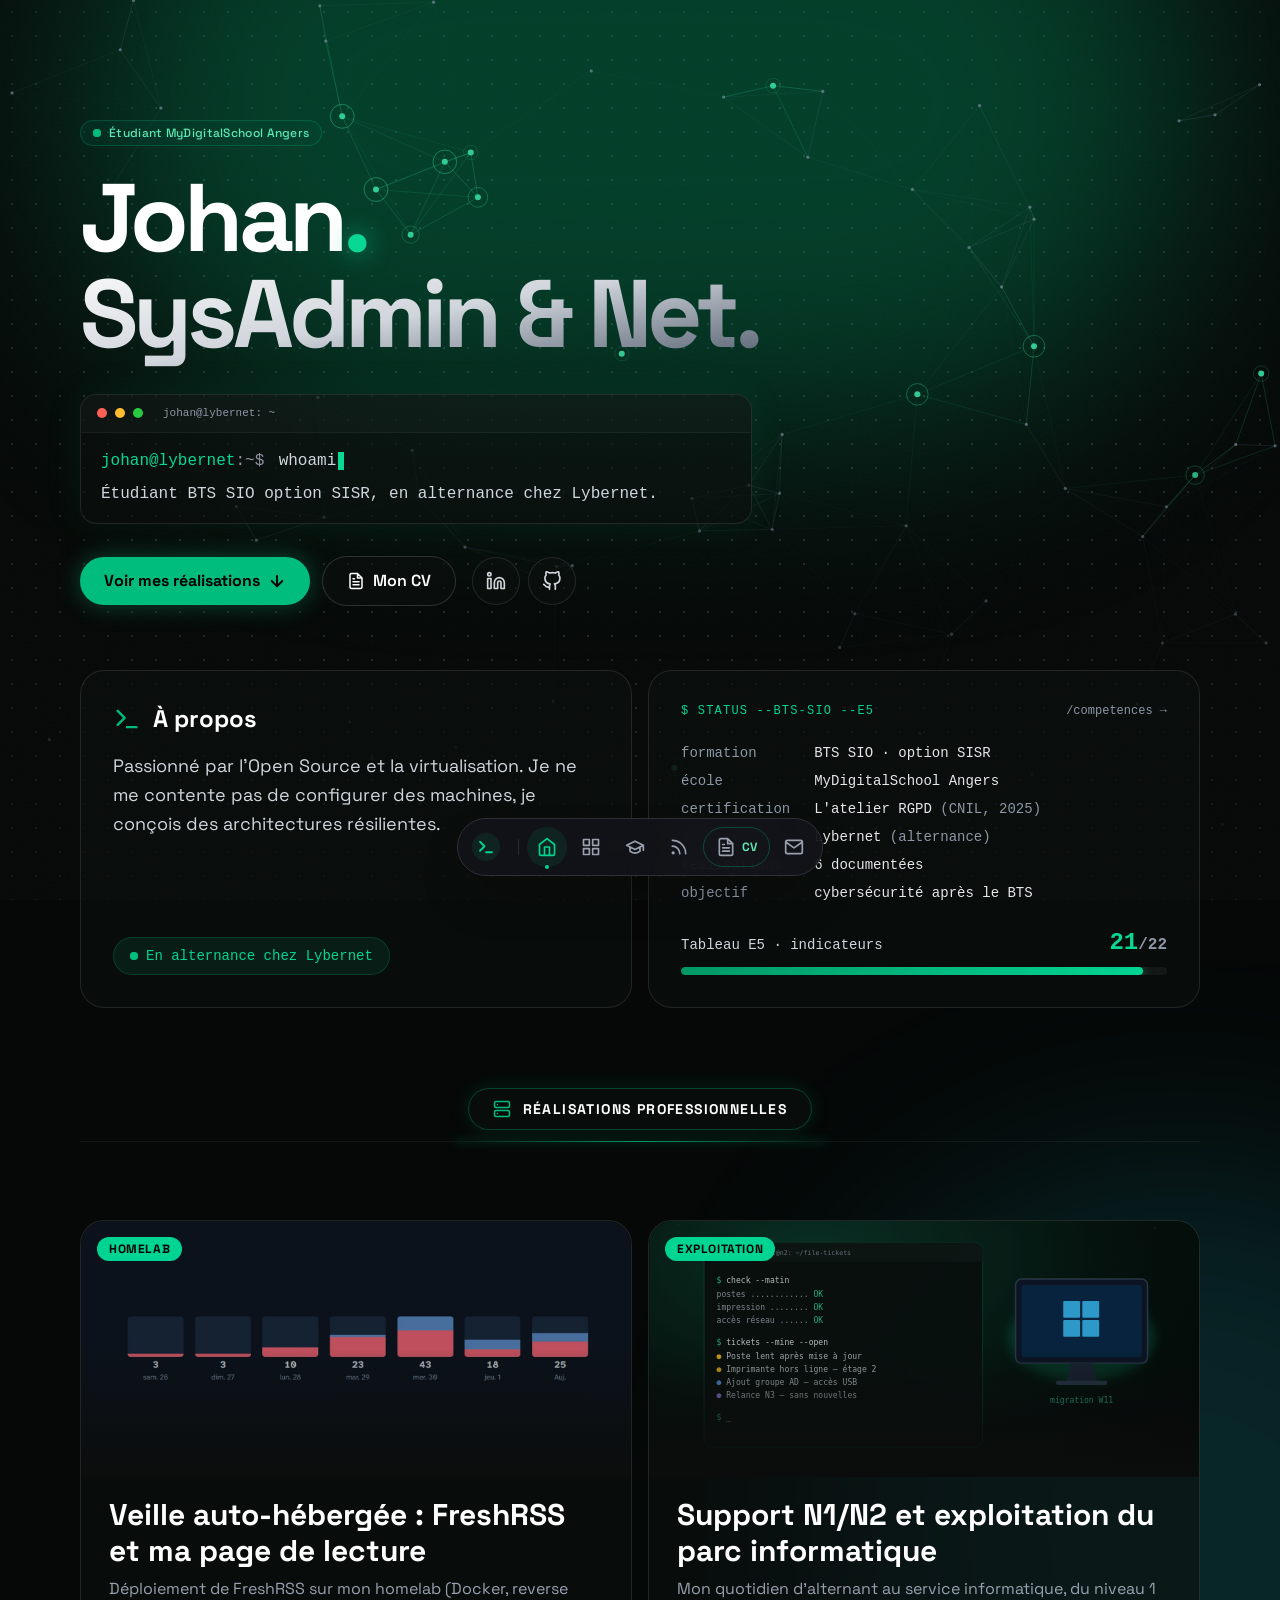
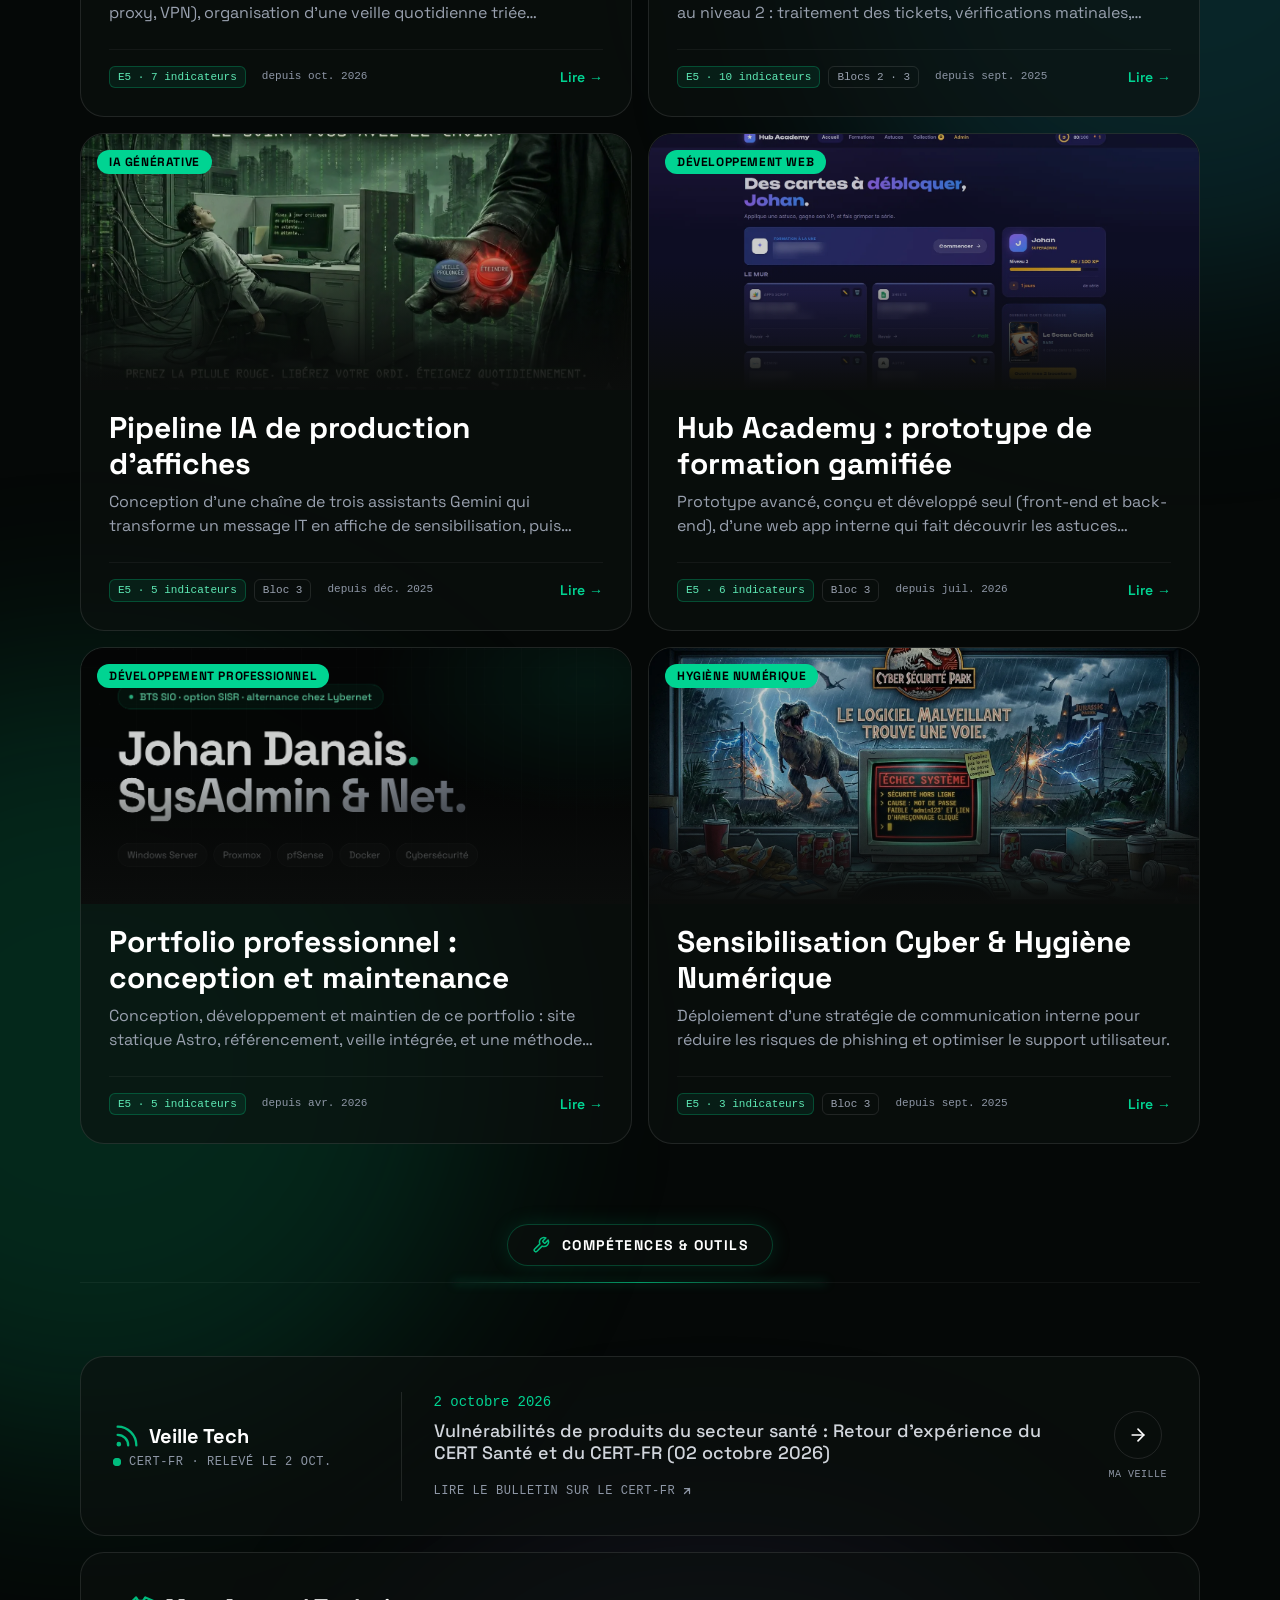
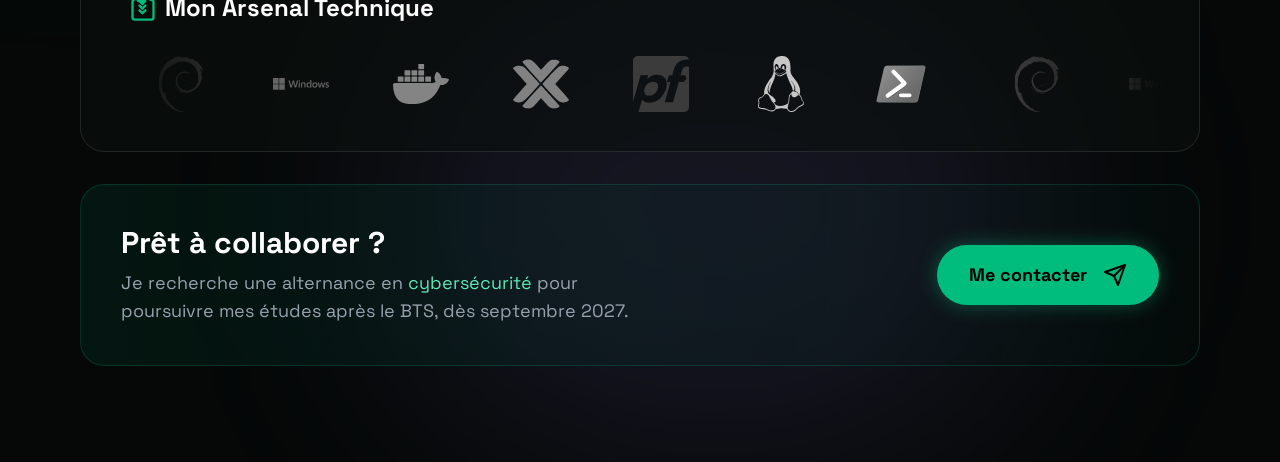
==== commit a563f1c4: "Publication du 2cde4cc" ====
--- a/index.html
+++ b/index.html
@@ -454,7 +454,7 @@
                         des architectures résilientes.
 </p> </div> <div class="mt-6 flex items-center gap-2 text-sm font-mono text-emerald-400 bg-emerald-500/10 px-4 py-2 rounded-full w-fit border border-emerald-500/20" data-astro-cid-lcdefpme> <span class="relative flex h-2 w-2" data-astro-cid-lcdefpme> <span class="animate-ping absolute inline-flex h-full w-full rounded-full bg-emerald-400 opacity-75" data-astro-cid-lcdefpme></span> <span class="relative inline-flex rounded-full h-2 w-2 bg-emerald-500" data-astro-cid-lcdefpme></span> </span>
 En alternance chez Lybernet
-</div> </div>  <a href="/competences" class="card md:col-span-2 p-8 flex flex-col justify-between gap-6 surface border border-white/10 rounded-3xl hover:border-emerald-500/50 transition group font-mono" data-astro-cid-lcdefpme> <div class="flex items-center justify-between" data-astro-cid-lcdefpme> <span class="text-xs uppercase tracking-widest text-emerald-400" data-astro-cid-lcdefpme>$ status --bts-sio --e5</span> <span class="text-xs text-muted group-hover:text-emerald-400 transition" data-astro-cid-lcdefpme>/competences →</span> </div> <dl class="grid grid-cols-[auto_1fr] gap-x-6 gap-y-2 text-sm" data-astro-cid-lcdefpme> <dt class="text-muted" data-astro-cid-lcdefpme>formation</dt> <dd class="text-gray-200" data-astro-cid-lcdefpme>BTS SIO · option SISR</dd> <dt class="text-muted" data-astro-cid-lcdefpme>école</dt> <dd class="text-gray-200" data-astro-cid-lcdefpme>MyDigitalSchool Angers</dd> <dt class="text-muted" data-astro-cid-lcdefpme>entreprise</dt> <dd class="text-gray-200" data-astro-cid-lcdefpme>Lybernet <span class="text-muted" data-astro-cid-lcdefpme>(alternance)</span></dd> <dt class="text-muted" data-astro-cid-lcdefpme>réalisations</dt> <dd class="text-gray-200" data-astro-cid-lcdefpme>6 documentées</dd> <dt class="text-muted" data-astro-cid-lcdefpme>objectif</dt> <dd class="text-gray-200" data-astro-cid-lcdefpme>cybersécurité après le BTS</dd> </dl> <div data-astro-cid-lcdefpme> <div class="flex items-baseline justify-between mb-2" data-astro-cid-lcdefpme> <span class="text-sm text-gray-300" data-astro-cid-lcdefpme>Tableau E5 · indicateurs</span> <span class="text-2xl font-bold text-glow" data-astro-cid-lcdefpme>21<span class="text-muted text-base" data-astro-cid-lcdefpme>/22</span></span> </div> <div class="h-2 rounded-full bg-white/5 overflow-hidden" role="img" aria-label="21 indicateurs démontrés sur 22" data-astro-cid-lcdefpme> <div class="h-full rounded-full bg-linear-to-r from-emerald-600 to-emerald-400 shadow-[0_0_12px_rgba(16,185,129,0.6)]" style="width: 95%" data-astro-cid-lcdefpme></div> </div> </div> </a> <div id="projects" class="col-span-full w-full flex flex-col items-center mt-16 mb-2 relative z-10 scroll-mt-8" data-astro-cid-lcdefpme> <div class="absolute inset-0 flex items-center" aria-hidden="true" data-astro-cid-lcdefpme> <div class="w-full border-t border-white/5" data-astro-cid-lcdefpme></div> <div class="absolute left-1/2 -translate-x-1/2 w-2/3 md:w-1/3 h-px bg-linear-to-r from-transparent via-emerald-500/80 to-transparent shadow-[0_0_10px_rgba(16,185,129,0.8)]" data-astro-cid-lcdefpme></div> </div> <div class="relative surface px-5 md:px-6 py-2.5 border border-emerald-500/30 rounded-full flex items-center gap-3 shadow-[0_0_20px_rgba(16,185,129,0.15)]" data-astro-cid-lcdefpme> <svg xmlns="http://www.w3.org/2000/svg" width="18" height="18" viewBox="0 0 24 24" fill="none" stroke="currentColor" stroke-width="2" stroke-linecap="round" stroke-linejoin="round" class="text-emerald-500 shrink-0" aria-hidden="true" data-astro-cid-lcdefpme><rect x="2" y="2" width="20" height="8" rx="2" ry="2" data-astro-cid-lcdefpme></rect><rect x="2" y="14" width="20" height="8" rx="2" ry="2" data-astro-cid-lcdefpme></rect><line x1="6" y1="6" x2="6.01" y2="6" data-astro-cid-lcdefpme></line><line x1="6" y1="18" x2="6.01" y2="18" data-astro-cid-lcdefpme></line></svg> <h2 class="text-white font-bold text-xs md:text-sm tracking-wider md:tracking-widest uppercase whitespace-nowrap" data-astro-cid-lcdefpme>Réalisations professionnelles</h2> </div> </div> <a href="/projects/veille-freshrss" class="card md:col-span-2 group relative overflow-hidden rounded-3xl border border-white/10 surface hover:border-emerald-500/50 transition flex flex-col" data-astro-cid-lcdefpme> <div class="relative h-56 md:h-64 overflow-hidden bg-black/40" data-astro-cid-lcdefpme> <img data-astro-transition-scope="astro-v5paxn7m-1" src="/images/veille/couverture-1500.webp" alt="" loading="lazy" decoding="async" class="h-full w-full object-cover transition duration-700 group-hover:scale-105 opacity-80 group-hover:opacity-100" data-astro-cid-lcdefpme> <div class="absolute inset-0 bg-linear-to-t from-[#0b0d0c] via-transparent to-transparent" data-astro-cid-lcdefpme></div> <span class="absolute top-4 left-4 px-3 py-1 text-xs font-bold text-black bg-emerald-400 rounded-full uppercase tracking-wider" data-astro-cid-lcdefpme> Homelab </span> </div> <div class="flex flex-col grow p-7 pt-5" data-astro-cid-lcdefpme> <h3 data-astro-transition-scope="astro-wuj5t7kd-2" class="text-2xl md:text-3xl font-bold text-white mb-2 group-hover:text-emerald-400 transition" data-astro-cid-lcdefpme> Veille auto-hébergée : FreshRSS et ma page de lecture </h3> <p class="text-gray-400 line-clamp-2 mb-6" data-astro-cid-lcdefpme> Déploiement de FreshRSS sur mon homelab (Docker, reverse proxy, VPN), organisation d&#39;une veille quotidienne triée automatiquement, page de lecture branchée sur son API, et relevé des favoris dans ce portfolio. </p> <div class="mt-auto flex flex-wrap items-center justify-between gap-3 pt-4 border-t border-white/5" data-astro-cid-lcdefpme> <div class="flex flex-wrap gap-2 font-mono text-[11px]" data-astro-cid-lcdefpme> <span class="px-2 py-0.5 rounded-md border border-emerald-500/30 bg-emerald-500/10 text-emerald-300" data-astro-cid-lcdefpme>
+</div> </div>  <a href="/competences" class="card md:col-span-2 p-8 flex flex-col justify-between gap-6 surface border border-white/10 rounded-3xl hover:border-emerald-500/50 transition group font-mono" data-astro-cid-lcdefpme> <div class="flex items-center justify-between" data-astro-cid-lcdefpme> <span class="text-xs uppercase tracking-widest text-emerald-400" data-astro-cid-lcdefpme>$ status --bts-sio --e5</span> <span class="text-xs text-muted group-hover:text-emerald-400 transition" data-astro-cid-lcdefpme>/competences →</span> </div> <dl class="grid grid-cols-[auto_1fr] gap-x-6 gap-y-2 text-sm" data-astro-cid-lcdefpme> <dt class="text-muted" data-astro-cid-lcdefpme>formation</dt> <dd class="text-gray-200" data-astro-cid-lcdefpme>BTS SIO · option SISR</dd> <dt class="text-muted" data-astro-cid-lcdefpme>école</dt> <dd class="text-gray-200" data-astro-cid-lcdefpme>MyDigitalSchool Angers</dd> <dt class="text-muted" data-astro-cid-lcdefpme>certification</dt> <dd class="text-gray-200" data-astro-cid-lcdefpme>L'atelier RGPD <span class="text-muted" data-astro-cid-lcdefpme>(CNIL, 2025)</span></dd> <dt class="text-muted" data-astro-cid-lcdefpme>entreprise</dt> <dd class="text-gray-200" data-astro-cid-lcdefpme>Lybernet <span class="text-muted" data-astro-cid-lcdefpme>(alternance)</span></dd> <dt class="text-muted" data-astro-cid-lcdefpme>réalisations</dt> <dd class="text-gray-200" data-astro-cid-lcdefpme>6 documentées</dd> <dt class="text-muted" data-astro-cid-lcdefpme>objectif</dt> <dd class="text-gray-200" data-astro-cid-lcdefpme>cybersécurité après le BTS</dd> </dl> <div data-astro-cid-lcdefpme> <div class="flex items-baseline justify-between mb-2" data-astro-cid-lcdefpme> <span class="text-sm text-gray-300" data-astro-cid-lcdefpme>Tableau E5 · indicateurs</span> <span class="text-2xl font-bold text-glow" data-astro-cid-lcdefpme>21<span class="text-muted text-base" data-astro-cid-lcdefpme>/22</span></span> </div> <div class="h-2 rounded-full bg-white/5 overflow-hidden" role="img" aria-label="21 indicateurs démontrés sur 22" data-astro-cid-lcdefpme> <div class="h-full rounded-full bg-linear-to-r from-emerald-600 to-emerald-400 shadow-[0_0_12px_rgba(16,185,129,0.6)]" style="width: 95%" data-astro-cid-lcdefpme></div> </div> </div> </a> <div id="projects" class="col-span-full w-full flex flex-col items-center mt-16 mb-2 relative z-10 scroll-mt-8" data-astro-cid-lcdefpme> <div class="absolute inset-0 flex items-center" aria-hidden="true" data-astro-cid-lcdefpme> <div class="w-full border-t border-white/5" data-astro-cid-lcdefpme></div> <div class="absolute left-1/2 -translate-x-1/2 w-2/3 md:w-1/3 h-px bg-linear-to-r from-transparent via-emerald-500/80 to-transparent shadow-[0_0_10px_rgba(16,185,129,0.8)]" data-astro-cid-lcdefpme></div> </div> <div class="relative surface px-5 md:px-6 py-2.5 border border-emerald-500/30 rounded-full flex items-center gap-3 shadow-[0_0_20px_rgba(16,185,129,0.15)]" data-astro-cid-lcdefpme> <svg xmlns="http://www.w3.org/2000/svg" width="18" height="18" viewBox="0 0 24 24" fill="none" stroke="currentColor" stroke-width="2" stroke-linecap="round" stroke-linejoin="round" class="text-emerald-500 shrink-0" aria-hidden="true" data-astro-cid-lcdefpme><rect x="2" y="2" width="20" height="8" rx="2" ry="2" data-astro-cid-lcdefpme></rect><rect x="2" y="14" width="20" height="8" rx="2" ry="2" data-astro-cid-lcdefpme></rect><line x1="6" y1="6" x2="6.01" y2="6" data-astro-cid-lcdefpme></line><line x1="6" y1="18" x2="6.01" y2="18" data-astro-cid-lcdefpme></line></svg> <h2 class="text-white font-bold text-xs md:text-sm tracking-wider md:tracking-widest uppercase whitespace-nowrap" data-astro-cid-lcdefpme>Réalisations professionnelles</h2> </div> </div> <a href="/projects/veille-freshrss" class="card md:col-span-2 group relative overflow-hidden rounded-3xl border border-white/10 surface hover:border-emerald-500/50 transition flex flex-col" data-astro-cid-lcdefpme> <div class="relative h-56 md:h-64 overflow-hidden bg-black/40" data-astro-cid-lcdefpme> <img data-astro-transition-scope="astro-v5paxn7m-1" src="/images/veille/couverture-1500.webp" alt="" loading="lazy" decoding="async" class="h-full w-full object-cover transition duration-700 group-hover:scale-105 opacity-80 group-hover:opacity-100" data-astro-cid-lcdefpme> <div class="absolute inset-0 bg-linear-to-t from-[#0b0d0c] via-transparent to-transparent" data-astro-cid-lcdefpme></div> <span class="absolute top-4 left-4 px-3 py-1 text-xs font-bold text-black bg-emerald-400 rounded-full uppercase tracking-wider" data-astro-cid-lcdefpme> Homelab </span> </div> <div class="flex flex-col grow p-7 pt-5" data-astro-cid-lcdefpme> <h3 data-astro-transition-scope="astro-wuj5t7kd-2" class="text-2xl md:text-3xl font-bold text-white mb-2 group-hover:text-emerald-400 transition" data-astro-cid-lcdefpme> Veille auto-hébergée : FreshRSS et ma page de lecture </h3> <p class="text-gray-400 line-clamp-2 mb-6" data-astro-cid-lcdefpme> Déploiement de FreshRSS sur mon homelab (Docker, reverse proxy, VPN), organisation d&#39;une veille quotidienne triée automatiquement, page de lecture branchée sur son API, et relevé des favoris dans ce portfolio. </p> <div class="mt-auto flex flex-wrap items-center justify-between gap-3 pt-4 border-t border-white/5" data-astro-cid-lcdefpme> <div class="flex flex-wrap gap-2 font-mono text-[11px]" data-astro-cid-lcdefpme> <span class="px-2 py-0.5 rounded-md border border-emerald-500/30 bg-emerald-500/10 text-emerald-300" data-astro-cid-lcdefpme>
 E5 · 7 indicateurs </span>  <span class="px-2 py-0.5 text-muted" data-astro-cid-lcdefpme>depuis oct. 2026</span> </div> <span class="text-sm font-semibold text-emerald-400 inline-flex items-center gap-1" data-astro-cid-lcdefpme>
 Lire
 <span class="transition-transform group-hover:translate-x-1" aria-hidden="true" data-astro-cid-lcdefpme>→</span> </span> </div> </div> </a><a href="/projects/support-exploitation" class="card md:col-span-2 group relative overflow-hidden rounded-3xl border border-white/10 surface hover:border-emerald-500/50 transition flex flex-col" data-astro-cid-lcdefpme> <div class="relative h-56 md:h-64 overflow-hidden bg-black/40" data-astro-cid-lcdefpme> <img data-astro-transition-scope="astro-v5paxn7m-3" src="/images/cover-support-exploitation.svg" alt="" loading="lazy" decoding="async" class="h-full w-full object-cover transition duration-700 group-hover:scale-105 opacity-80 group-hover:opacity-100" data-astro-cid-lcdefpme> <div class="absolute inset-0 bg-linear-to-t from-[#0b0d0c] via-transparent to-transparent" data-astro-cid-lcdefpme></div> <span class="absolute top-4 left-4 px-3 py-1 text-xs font-bold text-black bg-emerald-400 rounded-full uppercase tracking-wider" data-astro-cid-lcdefpme> Exploitation </span> </div> <div class="flex flex-col grow p-7 pt-5" data-astro-cid-lcdefpme> <h3 data-astro-transition-scope="astro-wuj5t7kd-4" class="text-2xl md:text-3xl font-bold text-white mb-2 group-hover:text-emerald-400 transition" data-astro-cid-lcdefpme> Support N1/N2 et exploitation du parc informatique </h3> <p class="text-gray-400 line-clamp-2 mb-6" data-astro-cid-lcdefpme> Mon quotidien d&#39;alternant au service informatique, du niveau 1 au niveau 2 : traitement des tickets, vérifications matinales, masterisation et réparation des postes, migration vers Windows 11, gestion des droits dans l&#39;Active Directory et suivi des escalades. </p> <div class="mt-auto flex flex-wrap items-center justify-between gap-3 pt-4 border-t border-white/5" data-astro-cid-lcdefpme> <div class="flex flex-wrap gap-2 font-mono text-[11px]" data-astro-cid-lcdefpme> <span class="px-2 py-0.5 rounded-md border border-emerald-500/30 bg-emerald-500/10 text-emerald-300" data-astro-cid-lcdefpme>
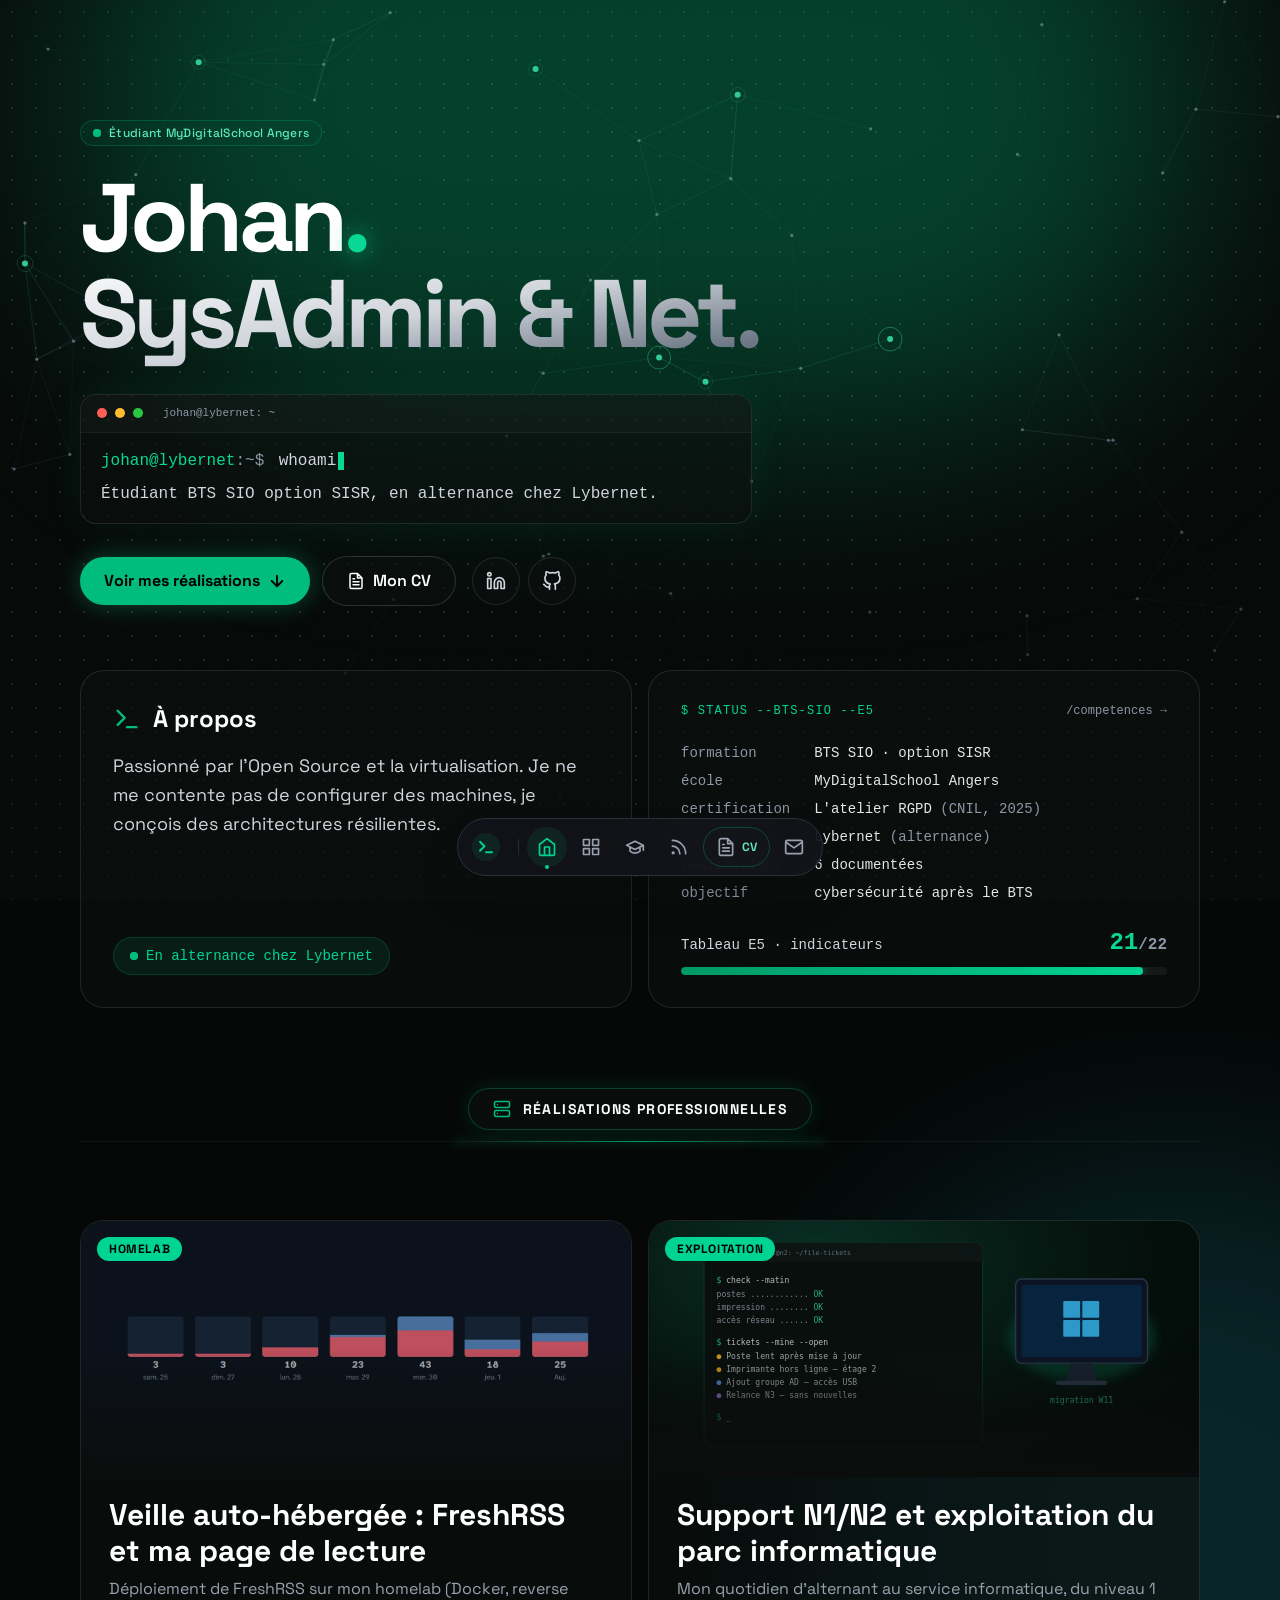
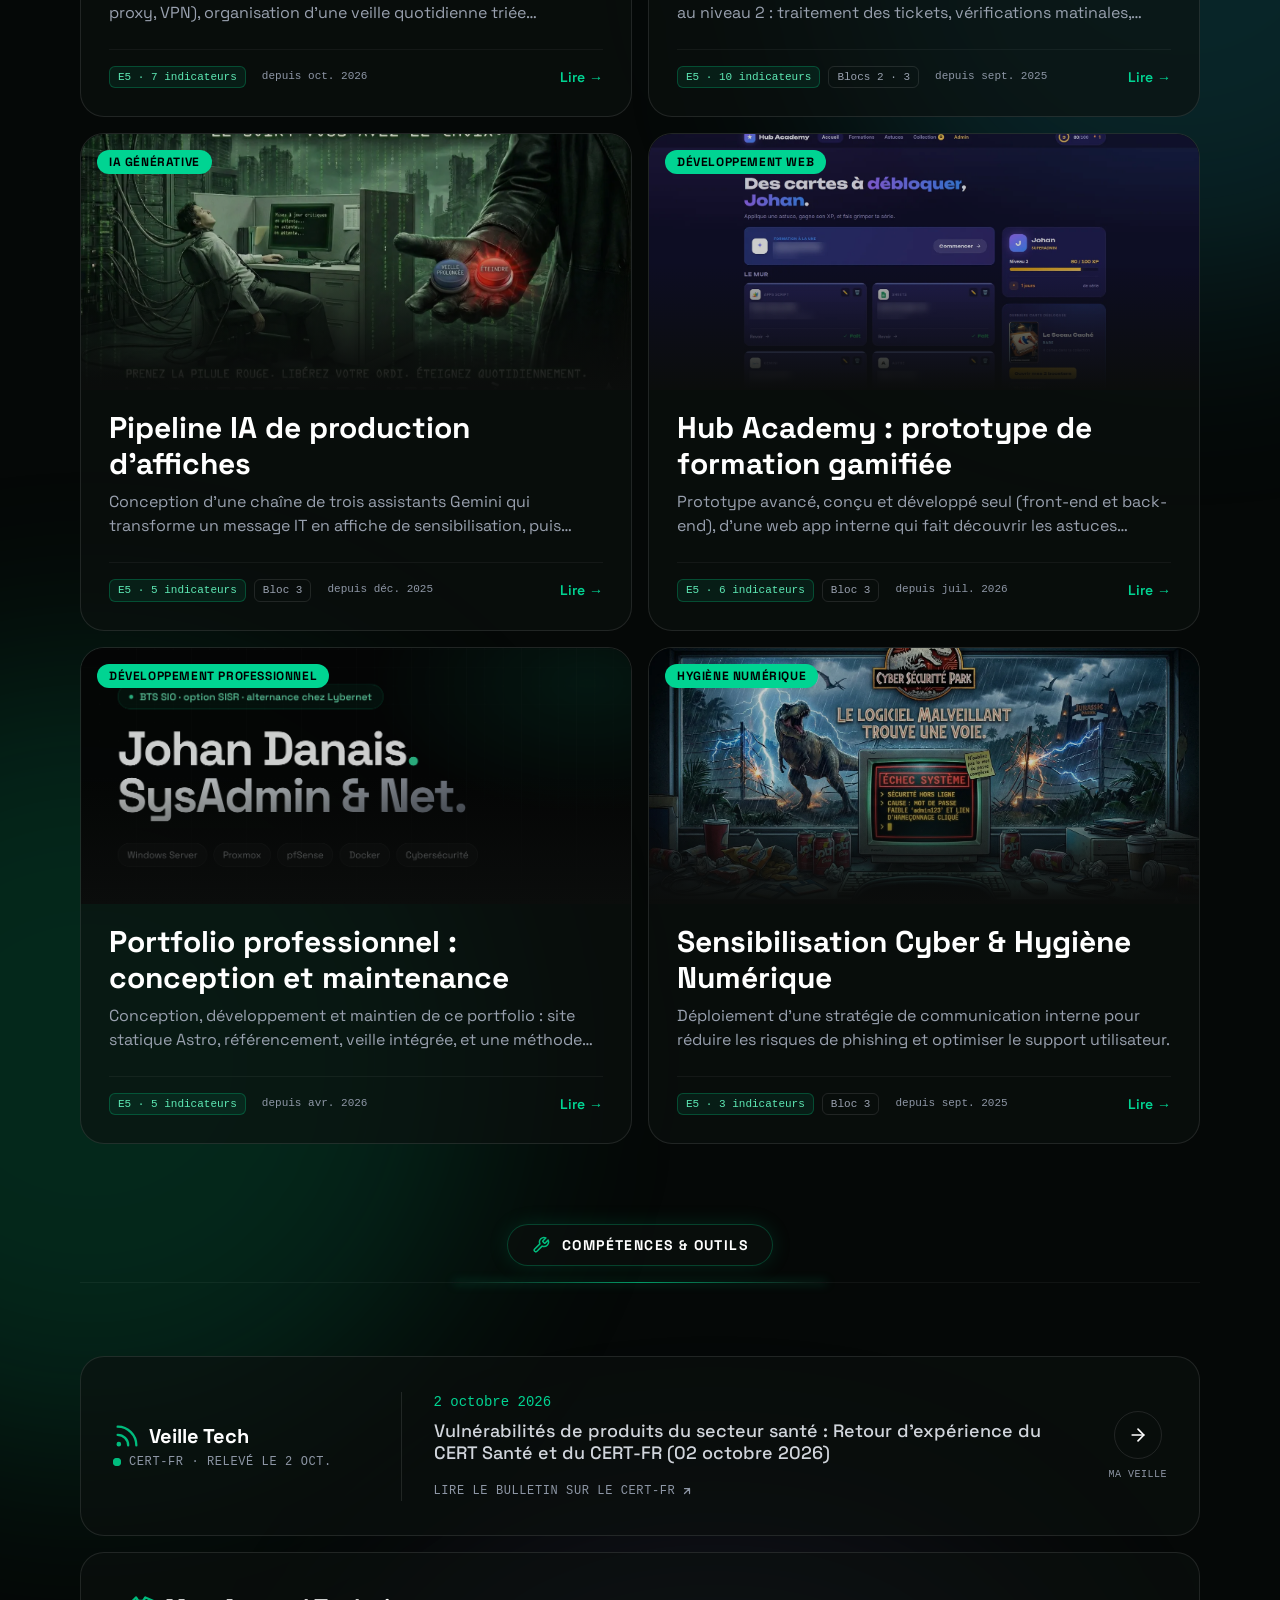
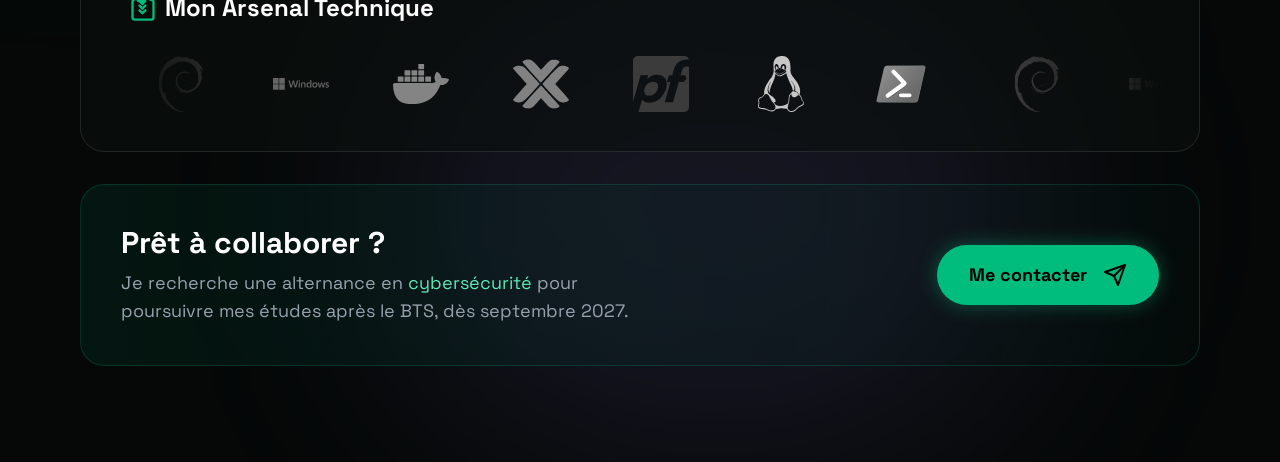
==== commit 71a66771: "Publication du 738dae7" ====
--- a/index.html
+++ b/index.html
@@ -1,6 +1,5 @@
 <!DOCTYPE html><html lang="fr" class="dark"> <head><meta charset="UTF-8"><meta name="viewport" content="width=device-width"><link rel="icon" type="image/png" href="/favicon.png"><meta name="generator" content="Astro v7.3.5"><meta name="description" content="Étudiant en BTS SIO option SISR, en alternance chez Lybernet / Carrefour Assurance : support et exploitation du parc, projets web, sensibilisation à la cybersécurité et homelab."><meta name="author" content="Johan Danais"><link rel="canonical" href="https://portfolio.aqualenis.fr/"><meta property="og:type" content="website"><meta property="og:site_name" content="Johan Danais — Portfolio"><meta property="og:locale" content="fr_FR"><meta property="og:url" content="https://portfolio.aqualenis.fr/"><meta property="og:title" content="Johan Danais — Administration Systèmes &amp; Réseaux"><meta property="og:description" content="Étudiant en BTS SIO option SISR, en alternance chez Lybernet / Carrefour Assurance : support et exploitation du parc, projets web, sensibilisation à la cybersécurité et homelab."><meta property="og:image" content="https://portfolio.aqualenis.fr/og-image.png"><meta property="og:image:width" content="1200"><meta property="og:image:height" content="630"><meta name="twitter:card" content="summary_large_image"><meta name="twitter:title" content="Johan Danais — Administration Systèmes &amp; Réseaux"><meta name="twitter:description" content="Étudiant en BTS SIO option SISR, en alternance chez Lybernet / Carrefour Assurance : support et exploitation du parc, projets web, sensibilisation à la cybersécurité et homelab."><meta name="twitter:image" content="https://portfolio.aqualenis.fr/og-image.png"><!-- Police hébergée avec le site (public/fonts) : aucune requête vers
-             un service tiers, le site fonctionne hors connexion. --><link rel="preload" href="/fonts/space-grotesk-latin-wght-normal.woff2" as="font" type="font/woff2" crossorigin><title>Johan Danais — Administration Systèmes &amp; Réseaux</title><meta name="astro-view-transitions-enabled" content="true"> <meta name="astro-view-transitions-fallback" content="animate"><script type="module" src="/_astro/ClientRouter.astro_astro_type_script_index_0_lang.CTgtIFyY.js"></script><link rel="stylesheet" href="/_astro/Layout.-RctzxgW.css"><style>.card[data-astro-cid-lcdefpme]{z-index:1;position:relative}.terminal[data-astro-cid-lcdefpme] .commande[data-astro-cid-lcdefpme]{white-space:nowrap;vertical-align:bottom;width:0;margin-left:.5ch;animation:.9s steps(6,end) .5s both taper;display:inline-block;overflow:hidden}.terminal[data-astro-cid-lcdefpme] .curseur[data-astro-cid-lcdefpme]{vertical-align:text-bottom;background:var(--color-glow);width:.6ch;height:1.1em;margin-left:2px;animation:1s step-end infinite clignoter;display:inline-block}.terminal[data-astro-cid-lcdefpme] .reponse[data-astro-cid-lcdefpme]{animation:.5s ease-out 1.5s both fadeInUp}@keyframes taper{to{width:6ch}}@keyframes clignoter{50%{opacity:0}}.card[data-astro-cid-lcdefpme]:before{content:"";border-radius:inherit;background:radial-gradient(800px circle at var(--mouse-x) var(--mouse-y), #10b9810f, transparent 40%);opacity:0;pointer-events:none;z-index:-1;transition:opacity .5s;position:absolute;inset:0}.card[data-astro-cid-lcdefpme]:after{content:"";border-radius:inherit;background:radial-gradient(400px circle at var(--mouse-x) var(--mouse-y), #10b98166, transparent 40%);opacity:0;z-index:-2;transition:opacity .5s;position:absolute;inset:-1px}.card[data-astro-cid-lcdefpme]:hover:before,.card[data-astro-cid-lcdefpme]:hover:after{opacity:1}.animate-marquee[data-astro-cid-lcdefpme]{animation:20s linear infinite marquee}.animate-marquee[data-astro-cid-lcdefpme]:hover{animation-play-state:paused}@keyframes marquee{0%{transform:translate(0%)}to{transform:translate(-50%)}}.mask-fade[data-astro-cid-lcdefpme]{-webkit-mask-image:linear-gradient(90deg,#0000,#000 15% 85%,#0000);mask-image:linear-gradient(90deg,#0000,#000 15% 85%,#0000)}
-</style><style>[data-astro-transition-scope="astro-v5paxn7m-1"] { view-transition-name: visuel-veille-freshrss; }@layer astro { ::view-transition-old(visuel-veille-freshrss) { 
+             un service tiers, le site fonctionne hors connexion. --><link rel="preload" href="/fonts/space-grotesk-latin-wght-normal.woff2" as="font" type="font/woff2" crossorigin><title>Johan Danais — Administration Systèmes &amp; Réseaux</title><meta name="astro-view-transitions-enabled" content="true"> <meta name="astro-view-transitions-fallback" content="animate"><script type="module" src="/_astro/ClientRouter.astro_astro_type_script_index_0_lang.BsCrBuAq.js"></script><meta http-equiv="content-security-policy" content="default-src 'self';img-src 'self' data:;font-src 'self';connect-src 'self';object-src 'none';base-uri 'self';form-action 'none'; script-src 'self' 'sha256-BF0290pkb3jxQsE7z00xR8Imp8X34FLC88L0lkMnrGw=' 'sha256-QzWFZi+FLIx23tnm9SBU4aEgx4x8DsuASP07mfqol/c=' 'sha256-0chmwFk0zaA528yFfGV7J9ppIpdfTPPULncDF3WG7Zs=' 'sha256-eIXWvAmxkr251LJZkjniEK5LcPF3NkapbJepohwYRIc=' 'sha256-Q2BPg90ZMplYY+FSdApNErhpWafg2hcRRbndmvxuL/Q=' 'sha256-Ya0pUYrC7nM5Cn/056TyVuEiz6dFGrzmkWzgON0pF0U=' 'sha256-SHXg3YtOAVshUMT3f+eElYDgbV0kaujWj8DSaXSS4Vs='; style-src 'self' ; style-src-elem 'self' 'unsafe-inline'; style-src-attr 'unsafe-inline';"><link rel="stylesheet" href="/_astro/Layout.-RctzxgW.css"><link rel="stylesheet" href="/_astro/index.BngcFWS4.css"><style>[data-astro-transition-scope="astro-v5paxn7m-1"] { view-transition-name: visuel-veille-freshrss; }@layer astro { ::view-transition-old(visuel-veille-freshrss) { 
 	animation-duration: 180ms;
 	animation-timing-function: cubic-bezier(0.76, 0, 0.24, 1);
 	animation-fill-mode: both;
@@ -435,7 +434,7 @@
 	animation-name: astroFadeIn; }</style></head> <!-- Le fond animé (#fond-vivant) est calé sur le body : rien ne doit dépasser
 	     sous le body, sinon le bas de page apparaît sans fond. flow-root y contient
 	     les marges des enfants ; un élément « fixed » placé dans un bloc animé
-	     (transform) dépasserait aussi : voir l'infobulle de l'accueil. --> <body class="relative flow-root bg-void text-white font-['Space_Grotesk'] antialiased min-h-screen selection:bg-emerald-500 selection:text-black overflow-x-hidden"> <div data-astro-transition-persist="fond" id="fond-vivant" aria-hidden="true"> <div class="fond-points"></div> <div class="fond-grain"></div> <div class="fond-halos"> <div class="halo halo-emeraude" style="--k:.35; top:-220px; left:calc(50% - 560px); width:1120px; height:640px"></div> <div class="halo halo-cyan" style="--k:.2; top:32%; right:-260px; width:720px; height:720px"></div> <div class="halo halo-emeraude halo-doux" style="--k:.28; top:62%; left:-300px; width:780px; height:780px"></div> <div class="halo halo-violet" style="--k:.15; top:86%; left:30%; width:660px; height:520px"></div> </div> <canvas id="reseau"></canvas> <div id="lueur-souris"></div> </div><script type="module">var e=matchMedia(`(prefers-reduced-motion: reduce)`).matches,t=matchMedia(`(pointer: fine)`).matches,n=document.documentElement;if(!e){let e=0,t=()=>{e=0,n.style.setProperty(`--defil`,String(window.scrollY))};addEventListener(`scroll`,()=>{e||=requestAnimationFrame(t)},{passive:!0}),document.addEventListener(`astro:after-swap`,t)}var r={x:-9999,y:-9999};if(t){let e=0;document.addEventListener(`pointermove`,t=>{r.x=t.clientX,r.y=t.clientY+window.scrollY,cancelAnimationFrame(e),e=requestAnimationFrame(()=>{let e=document.getElementById(`lueur-souris`);e&&(e.style.setProperty(`--souris-x`,`${t.clientX}px`),e.style.setProperty(`--souris-y`,`${t.clientY}px`),e.classList.add(`active`))})},{passive:!0})}var i=document.getElementById(`reseau`),a=i?.getContext(`2d`);if(i&&a){let t=0,n=0,o=1,s=[],c=[],l=()=>{o=Math.min(window.devicePixelRatio||1,2),t=i.clientWidth,n=i.clientHeight,i.width=t*o,i.height=n*o,a.setTransform(o,0,0,o,0,0);let e=Math.max(28,Math.min(95,Math.round(t*n/15e3)));s=Array.from({length:e},()=>({x:Math.random()*t,y:Math.random()*n,vx:(Math.random()-.5)*.18,vy:(Math.random()-.5)*.18,hub:Math.random()<.13,phase:Math.random()*Math.PI*2})),c.length=0},u=e=>s.filter(t=>t!==e&&Math.hypot(e.x-t.x,e.y-t.y)<170),d=()=>{let e=s.filter(e=>e.hub),t=e[Math.floor(Math.random()*e.length)];if(!t)return;let n=u(t);n.length&&c.push({de:t,vers:n[Math.floor(Math.random()*n.length)],t:0,vitesse:.008+Math.random()*.01})},f=0,p=()=>{a.clearRect(0,0,t,n),f+=1,a.lineWidth=1;for(let e=0;e<s.length;e++){let t=s[e];for(let n=e+1;n<s.length;n++){let e=s[n],r=Math.hypot(t.x-e.x,t.y-e.y);if(r<170){let n=(1-r/170)*(t.hub||e.hub?.32:.18);a.strokeStyle=t.hub||e.hub?`rgba(52, 211, 153, ${n})`:`rgba(148, 163, 184, ${n})`,a.beginPath(),a.moveTo(t.x,t.y),a.lineTo(e.x,e.y),a.stroke()}}let n=Math.hypot(t.x-r.x,t.y-r.y);n<190&&(a.strokeStyle=`rgba(52, 211, 153, ${(1-n/190)*.45})`,a.beginPath(),a.moveTo(t.x,t.y),a.lineTo(r.x,r.y),a.stroke())}for(let e of s)if(e.hub){let t=(Math.sin(f*.03+e.phase)+1)/2;a.strokeStyle=`rgba(52, 211, 153, ${.15+t*.3})`,a.beginPath(),a.arc(e.x,e.y,7+t*5,0,Math.PI*2),a.stroke(),a.fillStyle=`rgba(52, 211, 153, 0.95)`,a.beginPath(),a.arc(e.x,e.y,3,0,Math.PI*2),a.fill()}else a.fillStyle=`rgba(148, 163, 184, 0.55)`,a.beginPath(),a.arc(e.x,e.y,1.6,0,Math.PI*2),a.fill();for(let e of c){let t=e.de.x+(e.vers.x-e.de.x)*e.t,n=e.de.y+(e.vers.y-e.de.y)*e.t,r=a.createRadialGradient(t,n,0,t,n,10);r.addColorStop(0,`rgba(167, 243, 208, 0.95)`),r.addColorStop(1,`rgba(52, 211, 153, 0)`),a.fillStyle=r,a.beginPath(),a.arc(t,n,10,0,Math.PI*2),a.fill()}},m=()=>{for(let e of s)e.x+=e.vx,e.y+=e.vy,(e.x<-20||e.x>t+20)&&(e.vx*=-1),(e.y<-20||e.y>n+20)&&(e.vy*=-1);for(let e=c.length-1;e>=0;e--){let t=c[e];if(t.t+=t.vitesse,t.t>=1){let n=Math.random()<.6?u(t.vers):[];n.length?(t.de=t.vers,t.vers=n[Math.floor(Math.random()*n.length)],t.t=0):c.splice(e,1)}}c.length<4&&Math.random()<.02&&d()},h=0,g=!0,_=()=>{m(),p(),h=requestAnimationFrame(_)},v=()=>{!h&&g&&!document.hidden&&!e&&(h=requestAnimationFrame(_))},y=()=>{cancelAnimationFrame(h),h=0};l(),p(),e||(new IntersectionObserver(([e])=>{g=e.isIntersecting,g?v():y()}).observe(i),document.addEventListener(`visibilitychange`,()=>document.hidden?y():v()),v());let b=0;addEventListener(`resize`,()=>{clearTimeout(b),b=window.setTimeout(()=>{l(),p()},200)})}</script>  <main class="max-w-6xl mx-auto p-4 pt-20" data-astro-cid-lcdefpme> <header class="mb-16 pt-10 relative" data-astro-cid-lcdefpme> <div class="inline-flex items-center gap-2 px-3 py-1 mb-6 text-xs font-medium tracking-wide text-emerald-300 bg-emerald-900/20 border border-emerald-500/25 rounded-full backdrop-blur-sm" data-astro-cid-lcdefpme> <span class="relative flex h-2 w-2" data-astro-cid-lcdefpme> <span class="animate-ping absolute inline-flex h-full w-full rounded-full bg-emerald-400 opacity-75" data-astro-cid-lcdefpme></span> <span class="relative inline-flex rounded-full h-2 w-2 bg-emerald-500" data-astro-cid-lcdefpme></span> </span>
+	     (transform) dépasserait aussi : voir l'infobulle de l'accueil. --> <body class="relative flow-root bg-void text-white font-['Space_Grotesk'] antialiased min-h-screen selection:bg-emerald-500 selection:text-black overflow-x-hidden"> <div data-astro-transition-persist="fond" id="fond-vivant" aria-hidden="true"> <div class="fond-points"></div> <div class="fond-grain"></div> <div class="fond-halos"> <div class="halo halo-emeraude" style="--k:.35; top:-220px; left:calc(50% - 560px); width:1120px; height:640px"></div> <div class="halo halo-cyan" style="--k:.2; top:32%; right:-260px; width:720px; height:720px"></div> <div class="halo halo-emeraude halo-doux" style="--k:.28; top:62%; left:-300px; width:780px; height:780px"></div> <div class="halo halo-violet" style="--k:.15; top:86%; left:30%; width:660px; height:520px"></div> </div> <canvas id="reseau"></canvas> <div id="lueur-souris"></div> </div><script type="module" src="/_astro/FondVivant.astro_astro_type_script_index_0_lang.5u0arES_.js"></script>  <main class="max-w-6xl mx-auto p-4 pt-20" data-astro-cid-lcdefpme> <header class="mb-16 pt-10 relative" data-astro-cid-lcdefpme> <div class="inline-flex items-center gap-2 px-3 py-1 mb-6 text-xs font-medium tracking-wide text-emerald-300 bg-emerald-900/20 border border-emerald-500/25 rounded-full backdrop-blur-sm" data-astro-cid-lcdefpme> <span class="relative flex h-2 w-2" data-astro-cid-lcdefpme> <span class="animate-ping absolute inline-flex h-full w-full rounded-full bg-emerald-400 opacity-75" data-astro-cid-lcdefpme></span> <span class="relative inline-flex rounded-full h-2 w-2 bg-emerald-500" data-astro-cid-lcdefpme></span> </span>
 Étudiant MyDigitalSchool Angers
 </div> <h1 class="text-6xl md:text-8xl font-bold mb-8 tracking-tighter leading-none" data-astro-cid-lcdefpme>
 Johan<span class="text-glow text-shadow-[0_0_24px_oklch(0.78_0.17_162/0.7)]" data-astro-cid-lcdefpme>.</span> <br data-astro-cid-lcdefpme> <span class="text-transparent bg-clip-text bg-linear-to-br from-white via-gray-300 to-gray-600" data-astro-cid-lcdefpme>
@@ -494,8 +493,8 @@
 Nom
 </h4> <span id="tooltip-category" class="text-[10px] text-muted uppercase font-mono" data-astro-cid-lcdefpme>Catégorie</span> </div> </div> <p id="tooltip-desc" class="text-xs text-gray-400 leading-relaxed border-t border-white/10 pt-2" data-astro-cid-lcdefpme>
 Description...
-</p> </div> </div><script type="module">function e(){document.querySelectorAll(`.card`).forEach(e=>{e.addEventListener(`mousemove`,t=>{let n=e.getBoundingClientRect(),r=t.clientX-n.left,i=t.clientY-n.top;e.style.setProperty(`--mouse-x`,`${r}px`),e.style.setProperty(`--mouse-y`,`${i}px`)})})}document.addEventListener(`astro:page-load`,e);</script><script type="module">document.addEventListener(`astro:page-load`,()=>{let e=document.getElementById(`tooltip`),t=document.getElementById(`tooltip-name`),n=document.getElementById(`tooltip-category`),r=document.getElementById(`tooltip-desc`),i=document.getElementById(`tooltip-icon`);document.querySelectorAll(`.skill-icon`).forEach(a=>{a.addEventListener(`mouseenter`,a=>{let o=a.target;t&&n&&r&&i&&e&&(t.innerText=o.dataset.name||``,n.innerText=o.dataset.cat||``,r.innerText=o.dataset.desc||``,i.innerHTML=`<img src="${o.src}" alt="" class="w-full h-full object-contain" />`,e.classList.remove(`opacity-0`),e.classList.add(`opacity-100`))}),a.addEventListener(`mouseleave`,()=>{e?.classList.remove(`opacity-100`),e?.classList.add(`opacity-0`)}),a.addEventListener(`mousemove`,t=>{let n=t;if(e){let t=n.clientX+20,r=n.clientY+20;t+250>window.innerWidth&&(t=n.clientX-270),r+150>window.innerHeight&&(r=n.clientY-170),e.style.left=`${t}px`,e.style.top=`${r}px`}})})});</script>   <nav class="fixed bottom-6 left-1/2 -translate-x-1/2 z-50 print:hidden" aria-label="Navigation principale"> <div class="flex items-center gap-1 sm:gap-2 px-1.5 sm:px-2 py-1.5 sm:py-2 rounded-full bg-[#13151a]/85 backdrop-blur-md border border-[#2d3039] shadow-2xl">  <button type="button" data-ouvrir-palette aria-label="Ouvrir la palette de commandes (Ctrl+K)" title="Palette de commandes — Ctrl+K" class="group/pal relative flex h-10 w-10 shrink-0 items-center justify-center rounded-full text-emerald-400 hover:bg-emerald-500/10 transition focus-visible:outline-hidden focus-visible:ring-2 focus-visible:ring-emerald-500"> <span class="absolute inset-1.5 rounded-full bg-emerald-500/10 animate-pulse" aria-hidden="true"></span> <svg xmlns="http://www.w3.org/2000/svg" width="18" height="18" viewBox="0 0 24 24" fill="none" stroke="currentColor" stroke-width="2.4" stroke-linecap="round" stroke-linejoin="round" class="relative" aria-hidden="true"><polyline points="4 17 10 11 4 5"></polyline><line x1="12" y1="19" x2="20" y2="19"></line></svg> <span class="absolute -top-10 left-1/2 -translate-x-1/2 px-2 py-1 bg-[#13151a] border border-[#2d3039] rounded-sm text-[10px] text-white opacity-0 group-hover/pal:opacity-100 group-focus-visible/pal:opacity-100 transition-opacity pointer-events-none whitespace-nowrap shadow-xl">
+</p> </div> </div><script type="module" src="/_astro/index.astro_astro_type_script_index_0_lang.DBfWrXdF.js"></script><script type="module" src="/_astro/index.astro_astro_type_script_index_1_lang.CXF45zQD.js"></script>   <nav class="fixed bottom-6 left-1/2 -translate-x-1/2 z-50 print:hidden" aria-label="Navigation principale"> <div class="flex items-center gap-1 sm:gap-2 px-1.5 sm:px-2 py-1.5 sm:py-2 rounded-full bg-[#13151a]/85 backdrop-blur-md border border-[#2d3039] shadow-2xl">  <button type="button" data-ouvrir-palette aria-label="Ouvrir la palette de commandes (Ctrl+K)" title="Palette de commandes — Ctrl+K" class="group/pal relative flex h-10 w-10 shrink-0 items-center justify-center rounded-full text-emerald-400 hover:bg-emerald-500/10 transition focus-visible:outline-hidden focus-visible:ring-2 focus-visible:ring-emerald-500"> <span class="absolute inset-1.5 rounded-full bg-emerald-500/10 animate-pulse" aria-hidden="true"></span> <svg xmlns="http://www.w3.org/2000/svg" width="18" height="18" viewBox="0 0 24 24" fill="none" stroke="currentColor" stroke-width="2.4" stroke-linecap="round" stroke-linejoin="round" class="relative" aria-hidden="true"><polyline points="4 17 10 11 4 5"></polyline><line x1="12" y1="19" x2="20" y2="19"></line></svg> <span class="absolute -top-10 left-1/2 -translate-x-1/2 px-2 py-1 bg-[#13151a] border border-[#2d3039] rounded-sm text-[10px] text-white opacity-0 group-hover/pal:opacity-100 group-focus-visible/pal:opacity-100 transition-opacity pointer-events-none whitespace-nowrap shadow-xl">
 Palette · Ctrl K
 </span> </button> <div class="flex items-center gap-1"> <div class="h-4 w-px bg-white/10 mx-1"></div> <a href="/" class="relative flex items-center justify-center h-10 rounded-full transition-colors duration-200 shrink-0 group/icon focus-visible:outline-hidden focus-visible:ring-2 focus-visible:ring-emerald-500 focus-visible:text-white w-10 text-emerald-400 bg-emerald-500/10" aria-label="Home" aria-current="page" target="_self"> <svg xmlns="http://www.w3.org/2000/svg" width="20" height="20" viewBox="0 0 24 24" fill="none" stroke="currentColor" stroke-width="2" stroke-linecap="round" stroke-linejoin="round" class="transition-transform duration-200 group-hover/icon:scale-110"> <path d="M3 9l9-7 9 7v11a2 2 0 0 1-2 2H5a2 2 0 0 1-2-2z M9 22V12h6v10"></path> </svg>  <span class="absolute -bottom-0.5 left-1/2 -translate-x-1/2 h-1 w-1 rounded-full bg-emerald-400" aria-hidden="true"></span> <span class="absolute -top-10 left-1/2 -translate-x-1/2 px-2 py-1 bg-[#13151a] border border-[#2d3039] rounded-sm text-[10px] text-white opacity-0 group-hover/icon:opacity-100 group-focus-visible/icon:opacity-100 transition-opacity pointer-events-none whitespace-nowrap shadow-xl"> Home </span> </a><a href="/#projects" class="relative flex items-center justify-center h-10 rounded-full transition-colors duration-200 shrink-0 group/icon focus-visible:outline-hidden focus-visible:ring-2 focus-visible:ring-emerald-500 focus-visible:text-white w-10 text-gray-400 hover:text-white hover:bg-white/10" aria-label="Projets" target="_self"> <svg xmlns="http://www.w3.org/2000/svg" width="20" height="20" viewBox="0 0 24 24" fill="none" stroke="currentColor" stroke-width="2" stroke-linecap="round" stroke-linejoin="round" class="transition-transform duration-200 group-hover/icon:scale-110"> <path d="M3 3h7v7H3z M14 3h7v7h-7z M3 14h7v7H3z M14 14h7v7h-7z"></path> </svg>   <span class="absolute -top-10 left-1/2 -translate-x-1/2 px-2 py-1 bg-[#13151a] border border-[#2d3039] rounded-sm text-[10px] text-white opacity-0 group-hover/icon:opacity-100 group-focus-visible/icon:opacity-100 transition-opacity pointer-events-none whitespace-nowrap shadow-xl"> Projets </span> </a><a href="/competences" class="relative flex items-center justify-center h-10 rounded-full transition-colors duration-200 shrink-0 group/icon focus-visible:outline-hidden focus-visible:ring-2 focus-visible:ring-emerald-500 focus-visible:text-white w-10 text-gray-400 hover:text-white hover:bg-white/10" aria-label="Compétences" target="_self"> <svg xmlns="http://www.w3.org/2000/svg" width="20" height="20" viewBox="0 0 24 24" fill="none" stroke="currentColor" stroke-width="2" stroke-linecap="round" stroke-linejoin="round" class="transition-transform duration-200 group-hover/icon:scale-110"> <path d="M22 10v6M2 10l10-5 10 5-10 5z M6 12v5c3 3 9 3 12 0v-5"></path> </svg>   <span class="absolute -top-10 left-1/2 -translate-x-1/2 px-2 py-1 bg-[#13151a] border border-[#2d3039] rounded-sm text-[10px] text-white opacity-0 group-hover/icon:opacity-100 group-focus-visible/icon:opacity-100 transition-opacity pointer-events-none whitespace-nowrap shadow-xl"> Compétences </span> </a><a href="/veille" class="relative flex items-center justify-center h-10 rounded-full transition-colors duration-200 shrink-0 group/icon focus-visible:outline-hidden focus-visible:ring-2 focus-visible:ring-emerald-500 focus-visible:text-white w-10 text-gray-400 hover:text-white hover:bg-white/10" aria-label="Veille" target="_self"> <svg xmlns="http://www.w3.org/2000/svg" width="20" height="20" viewBox="0 0 24 24" fill="none" stroke="currentColor" stroke-width="2" stroke-linecap="round" stroke-linejoin="round" class="transition-transform duration-200 group-hover/icon:scale-110"> <path d="M4 11a9 9 0 0 1 9 9 M4 4a16 16 0 0 1 16 16 M5 20a1 1 0 1 0 0-2 1 1 0 0 0 0 2"></path> </svg>   <span class="absolute -top-10 left-1/2 -translate-x-1/2 px-2 py-1 bg-[#13151a] border border-[#2d3039] rounded-sm text-[10px] text-white opacity-0 group-hover/icon:opacity-100 group-focus-visible/icon:opacity-100 transition-opacity pointer-events-none whitespace-nowrap shadow-xl"> Veille </span> </a><a href="/mon_cv.pdf" class="relative flex items-center justify-center h-10 rounded-full transition-colors duration-200 shrink-0 group/icon focus-visible:outline-hidden focus-visible:ring-2 focus-visible:ring-emerald-500 focus-visible:text-white gap-1.5 px-3 border border-emerald-500/30 text-gray-400 hover:text-white hover:bg-white/10" aria-label="CV" target="_blank" rel="noopener"> <svg xmlns="http://www.w3.org/2000/svg" width="20" height="20" viewBox="0 0 24 24" fill="none" stroke="currentColor" stroke-width="2" stroke-linecap="round" stroke-linejoin="round" class="transition-transform duration-200 group-hover/icon:scale-110"> <path d="M14 2H6a2 2 0 0 0-2 2v16a2 2 0 0 0 2 2h12a2 2 0 0 0 2-2V8z M14 2v6h6 M16 13H8 M16 17H8 M10 9H8"></path> </svg> <span class="text-xs font-bold text-emerald-300" aria-hidden="true">CV</span>  <span class="absolute -top-10 left-1/2 -translate-x-1/2 px-2 py-1 bg-[#13151a] border border-[#2d3039] rounded-sm text-[10px] text-white opacity-0 group-hover/icon:opacity-100 group-focus-visible/icon:opacity-100 transition-opacity pointer-events-none whitespace-nowrap shadow-xl"> CV </span> </a><a href="mailto:johan.danais@gmail.com" class="relative flex items-center justify-center h-10 rounded-full transition-colors duration-200 shrink-0 group/icon focus-visible:outline-hidden focus-visible:ring-2 focus-visible:ring-emerald-500 focus-visible:text-white w-10 text-gray-400 hover:text-white hover:bg-white/10" aria-label="Mail" target="_self"> <svg xmlns="http://www.w3.org/2000/svg" width="20" height="20" viewBox="0 0 24 24" fill="none" stroke="currentColor" stroke-width="2" stroke-linecap="round" stroke-linejoin="round" class="transition-transform duration-200 group-hover/icon:scale-110"> <path d="M4 4h16c1.1 0 2 .9 2 2v12c0 1.1-.9 2-2 2H4c-1.1 0-2-.9-2-2V6c0-1.1.9-2 2-2z M22 6l-10 7L2 6"></path> </svg>   <span class="absolute -top-10 left-1/2 -translate-x-1/2 px-2 py-1 bg-[#13151a] border border-[#2d3039] rounded-sm text-[10px] text-white opacity-0 group-hover/icon:opacity-100 group-focus-visible/icon:opacity-100 transition-opacity pointer-events-none whitespace-nowrap shadow-xl"> Mail </span> </a> </div> </div> </nav> <dialog data-astro-transition-persist="palette" id="palette" aria-label="Palette de commandes" class="palette m-auto mt-[12vh] w-[min(640px,calc(100vw-2rem))] p-0 rounded-2xl border border-emerald-500/30 text-white shadow-[0_0_60px_rgba(16,185,129,0.15)] backdrop:bg-black/60 backdrop:backdrop-blur-sm"> <div class="flex items-center gap-2 px-4 py-2.5 border-b border-white/5 bg-white/[0.02]"> <span class="h-2.5 w-2.5 rounded-full bg-[#ff5f57]"></span> <span class="h-2.5 w-2.5 rounded-full bg-[#febc2e]"></span> <span class="h-2.5 w-2.5 rounded-full bg-[#28c840]"></span> <span class="ml-3 text-[11px] font-mono text-muted">johan@lybernet: ~ — palette</span> <kbd class="ml-auto text-[10px] font-mono text-muted border border-white/10 rounded px-1.5 py-0.5">Échap</kbd> </div> <label class="flex items-center gap-3 px-5 py-4 border-b border-white/5 font-mono"> <span class="text-glow select-none" aria-hidden="true">$</span> <input id="palette-saisie" type="text" autocomplete="off" spellcheck="false" placeholder="Aller à une page ou chercher un mot (veille, GPO, Proxmox…)" class="w-full bg-transparent outline-hidden text-base placeholder:text-muted" role="combobox" aria-expanded="true" aria-controls="palette-liste" aria-autocomplete="list"> </label> <ul id="palette-liste" role="listbox" class="max-h-[50vh] overflow-y-auto p-2"> <li role="option" aria-selected="false" class="palette-entree flex items-center justify-between gap-4 px-3 py-2.5 rounded-lg cursor-pointer" data-groupe="Navigation" data-href="/" data-recherche="Accueil cd ~ home accueil"> <span class="flex flex-col min-w-0"> <span class="text-sm text-gray-100 truncate">Accueil</span> <span class="text-[11px] font-mono text-muted truncate">cd ~</span> </span> <span class="text-[10px] font-mono uppercase tracking-wider text-muted shrink-0">Navigation</span> </li><li role="option" aria-selected="false" class="palette-entree flex items-center justify-between gap-4 px-3 py-2.5 rounded-lg cursor-pointer" data-groupe="Navigation" data-href="/#projects" data-recherche="Réalisations professionnelles cd ~/realisations projets missions"> <span class="flex flex-col min-w-0"> <span class="text-sm text-gray-100 truncate">Réalisations professionnelles</span> <span class="text-[11px] font-mono text-muted truncate">cd ~/realisations</span> </span> <span class="text-[10px] font-mono uppercase tracking-wider text-muted shrink-0">Navigation</span> </li><li role="option" aria-selected="false" class="palette-entree flex items-center justify-between gap-4 px-3 py-2.5 rounded-lg cursor-pointer" data-groupe="Navigation" data-href="/competences" data-recherche="Compétences — référentiel BTS SIO cd ~/competences bts sio blocs e4 e5 referentiel"> <span class="flex flex-col min-w-0"> <span class="text-sm text-gray-100 truncate">Compétences — référentiel BTS SIO</span> <span class="text-[11px] font-mono text-muted truncate">cd ~/competences</span> </span> <span class="text-[10px] font-mono uppercase tracking-wider text-muted shrink-0">Navigation</span> </li><li role="option" aria-selected="false" class="palette-entree flex items-center justify-between gap-4 px-3 py-2.5 rounded-lg cursor-pointer" data-groupe="Navigation" data-href="/veille" data-recherche="Veille technologique cd ~/veille cert-fr anssi securite"> <span class="flex flex-col min-w-0"> <span class="text-sm text-gray-100 truncate">Veille technologique</span> <span class="text-[11px] font-mono text-muted truncate">cd ~/veille</span> </span> <span class="text-[10px] font-mono uppercase tracking-wider text-muted shrink-0">Navigation</span> </li><li role="option" aria-selected="false" class="palette-entree flex items-center justify-between gap-4 px-3 py-2.5 rounded-lg cursor-pointer" data-groupe="Réalisations" data-href="/projects/veille-freshrss" data-recherche="Veille auto-hébergée : FreshRSS et ma page de lecture cat veille-freshrss.md Homelab Docker Veille Supervision"> <span class="flex flex-col min-w-0"> <span class="text-sm text-gray-100 truncate">Veille auto-hébergée : FreshRSS et ma page de lecture</span> <span class="text-[11px] font-mono text-muted truncate">cat veille-freshrss.md</span> </span> <span class="text-[10px] font-mono uppercase tracking-wider text-muted shrink-0">Réalisations</span> </li><li role="option" aria-selected="false" class="palette-entree flex items-center justify-between gap-4 px-3 py-2.5 rounded-lg cursor-pointer" data-groupe="Réalisations" data-href="/projects/support-exploitation" data-recherche="Support N1/N2 et exploitation du parc informatique cat support-exploitation.md Exploitation Support utilisateur Active Directory Windows 11"> <span class="flex flex-col min-w-0"> <span class="text-sm text-gray-100 truncate">Support N1/N2 et exploitation du parc informatique</span> <span class="text-[11px] font-mono text-muted truncate">cat support-exploitation.md</span> </span> <span class="text-[10px] font-mono uppercase tracking-wider text-muted shrink-0">Réalisations</span> </li><li role="option" aria-selected="false" class="palette-entree flex items-center justify-between gap-4 px-3 py-2.5 rounded-lg cursor-pointer" data-groupe="Réalisations" data-href="/projects/pipeline-affiches-ia" data-recherche="Pipeline IA de production d'affiches cat pipeline-affiches-ia.md IA générative Gemini Automatisation Gestion de projet"> <span class="flex flex-col min-w-0"> <span class="text-sm text-gray-100 truncate">Pipeline IA de production d&#39;affiches</span> <span class="text-[11px] font-mono text-muted truncate">cat pipeline-affiches-ia.md</span> </span> <span class="text-[10px] font-mono uppercase tracking-wider text-muted shrink-0">Réalisations</span> </li><li role="option" aria-selected="false" class="palette-entree flex items-center justify-between gap-4 px-3 py-2.5 rounded-lg cursor-pointer" data-groupe="Réalisations" data-href="/projects/hub-academy" data-recherche="Hub Academy : prototype de formation gamifiée cat hub-academy.md Développement web Google Apps Script Google Sheets Gestion des droits"> <span class="flex flex-col min-w-0"> <span class="text-sm text-gray-100 truncate">Hub Academy : prototype de formation gamifiée</span> <span class="text-[11px] font-mono text-muted truncate">cat hub-academy.md</span> </span> <span class="text-[10px] font-mono uppercase tracking-wider text-muted shrink-0">Réalisations</span> </li><li role="option" aria-selected="false" class="palette-entree flex items-center justify-between gap-4 px-3 py-2.5 rounded-lg cursor-pointer" data-groupe="Réalisations" data-href="/projects/portfolio" data-recherche="Portfolio professionnel : conception et maintenance cat portfolio.md Développement professionnel Astro Référencement Veille"> <span class="flex flex-col min-w-0"> <span class="text-sm text-gray-100 truncate">Portfolio professionnel : conception et maintenance</span> <span class="text-[11px] font-mono text-muted truncate">cat portfolio.md</span> </span> <span class="text-[10px] font-mono uppercase tracking-wider text-muted shrink-0">Réalisations</span> </li><li role="option" aria-selected="false" class="palette-entree flex items-center justify-between gap-4 px-3 py-2.5 rounded-lg cursor-pointer" data-groupe="Réalisations" data-href="/projects/cyber-sensibilisation" data-recherche="Sensibilisation Cyber &amp; Hygiène Numérique cat cyber-sensibilisation.md Hygiène Numérique Cybersécurité Support Utilisateur Communication"> <span class="flex flex-col min-w-0"> <span class="text-sm text-gray-100 truncate">Sensibilisation Cyber &amp; Hygiène Numérique</span> <span class="text-[11px] font-mono text-muted truncate">cat cyber-sensibilisation.md</span> </span> <span class="text-[10px] font-mono uppercase tracking-wider text-muted shrink-0">Réalisations</span> </li><li role="option" aria-selected="false" class="palette-entree flex items-center justify-between gap-4 px-3 py-2.5 rounded-lg cursor-pointer" data-groupe="Actions" data-href="/mon_cv.pdf" data-externe="1" data-recherche="Ouvrir mon CV (PDF) open mon_cv.pdf cv curriculum telecharger"> <span class="flex flex-col min-w-0"> <span class="text-sm text-gray-100 truncate">Ouvrir mon CV (PDF)</span> <span class="text-[11px] font-mono text-muted truncate">open mon_cv.pdf</span> </span> <span class="text-[10px] font-mono uppercase tracking-wider text-muted shrink-0">Actions</span> </li><li role="option" aria-selected="false" class="palette-entree flex items-center justify-between gap-4 px-3 py-2.5 rounded-lg cursor-pointer" data-groupe="Actions" data-href="johan.danais@gmail.com" data-action="copier" data-recherche="Copier mon adresse e-mail copy johan.danais@gmail.com contact email courriel mail adresse copier"> <span class="flex flex-col min-w-0"> <span class="text-sm text-gray-100 truncate">Copier mon adresse e-mail</span> <span class="text-[11px] font-mono text-muted truncate">copy johan.danais@gmail.com</span> </span> <span class="text-[10px] font-mono uppercase tracking-wider text-muted shrink-0">Actions</span> </li><li role="option" aria-selected="false" class="palette-entree flex items-center justify-between gap-4 px-3 py-2.5 rounded-lg cursor-pointer" data-groupe="Actions" data-href="mailto:johan.danais@gmail.com" data-externe="1" data-recherche="M'écrire un mail mail johan.danais contact email courriel"> <span class="flex flex-col min-w-0"> <span class="text-sm text-gray-100 truncate">M&#39;écrire un mail</span> <span class="text-[11px] font-mono text-muted truncate">mail johan.danais</span> </span> <span class="text-[10px] font-mono uppercase tracking-wider text-muted shrink-0">Actions</span> </li><li role="option" aria-selected="false" class="palette-entree flex items-center justify-between gap-4 px-3 py-2.5 rounded-lg cursor-pointer" data-groupe="Actions" data-href="https://www.linkedin.com/in/johan-danais-65a315198/" data-externe="1" data-recherche="Profil LinkedIn open linkedin reseau social"> <span class="flex flex-col min-w-0"> <span class="text-sm text-gray-100 truncate">Profil LinkedIn</span> <span class="text-[11px] font-mono text-muted truncate">open linkedin</span> </span> <span class="text-[10px] font-mono uppercase tracking-wider text-muted shrink-0">Actions</span> </li><li role="option" aria-selected="false" class="palette-entree flex items-center justify-between gap-4 px-3 py-2.5 rounded-lg cursor-pointer" data-groupe="Actions" data-href="https://github.com/merynger" data-externe="1" data-recherche="Profil GitHub open github code depot"> <span class="flex flex-col min-w-0"> <span class="text-sm text-gray-100 truncate">Profil GitHub</span> <span class="text-[11px] font-mono text-muted truncate">open github</span> </span> <span class="text-[10px] font-mono uppercase tracking-wider text-muted shrink-0">Actions</span> </li> </ul> <p id="palette-vide" class="hidden px-5 py-6 text-sm font-mono text-muted">
 command not found — essayez « veille », « cv » ou un mot comme « Windows 11 ».
-</p> <div class="flex items-center gap-4 px-5 py-2.5 border-t border-white/5 text-[11px] font-mono text-muted"> <span><kbd class="text-gray-300">↑ ↓</kbd> choisir</span> <span><kbd class="text-gray-300">Entrée</kbd> ouvrir</span> <span id="palette-statut" class="text-glow" role="status" aria-live="polite"></span> <span class="ml-auto hidden sm:inline"><kbd class="text-gray-300">Ctrl K</kbd> ouvrir / fermer</span> </div> </dialog><script type="module" src="/_astro/CommandPalette.astro_astro_type_script_index_0_lang.B2F2nOL0.js"></script> </body> </html>+</p> <div class="flex items-center gap-4 px-5 py-2.5 border-t border-white/5 text-[11px] font-mono text-muted"> <span><kbd class="text-gray-300">↑ ↓</kbd> choisir</span> <span><kbd class="text-gray-300">Entrée</kbd> ouvrir</span> <span id="palette-statut" class="text-glow" role="status" aria-live="polite"></span> <span class="ml-auto hidden sm:inline"><kbd class="text-gray-300">Ctrl K</kbd> ouvrir / fermer</span> </div> </dialog><script type="module" src="/_astro/CommandPalette.astro_astro_type_script_index_0_lang.BJETQtms.js"></script> </body> </html>
--- a/_astro/index.BngcFWS4.css
+++ b/_astro/index.BngcFWS4.css
@@ -0,0 +1 @@
+.card[data-astro-cid-lcdefpme]{z-index:1;position:relative}.terminal[data-astro-cid-lcdefpme] .commande[data-astro-cid-lcdefpme]{white-space:nowrap;vertical-align:bottom;width:0;margin-left:.5ch;animation:.9s steps(6,end) .5s both taper;display:inline-block;overflow:hidden}.terminal[data-astro-cid-lcdefpme] .curseur[data-astro-cid-lcdefpme]{vertical-align:text-bottom;background:var(--color-glow);width:.6ch;height:1.1em;margin-left:2px;animation:1s step-end infinite clignoter;display:inline-block}.terminal[data-astro-cid-lcdefpme] .reponse[data-astro-cid-lcdefpme]{animation:.5s ease-out 1.5s both fadeInUp}@keyframes taper{to{width:6ch}}@keyframes clignoter{50%{opacity:0}}.card[data-astro-cid-lcdefpme]:before{content:"";border-radius:inherit;background:radial-gradient(800px circle at var(--mouse-x) var(--mouse-y), #10b9810f, transparent 40%);opacity:0;pointer-events:none;z-index:-1;transition:opacity .5s;position:absolute;inset:0}.card[data-astro-cid-lcdefpme]:after{content:"";border-radius:inherit;background:radial-gradient(400px circle at var(--mouse-x) var(--mouse-y), #10b98166, transparent 40%);opacity:0;z-index:-2;transition:opacity .5s;position:absolute;inset:-1px}.card[data-astro-cid-lcdefpme]:hover:before,.card[data-astro-cid-lcdefpme]:hover:after{opacity:1}.animate-marquee[data-astro-cid-lcdefpme]{animation:20s linear infinite marquee}.animate-marquee[data-astro-cid-lcdefpme]:hover{animation-play-state:paused}@keyframes marquee{0%{transform:translate(0%)}to{transform:translate(-50%)}}.mask-fade[data-astro-cid-lcdefpme]{-webkit-mask-image:linear-gradient(90deg,#0000,#000 15% 85%,#0000);mask-image:linear-gradient(90deg,#0000,#000 15% 85%,#0000)}
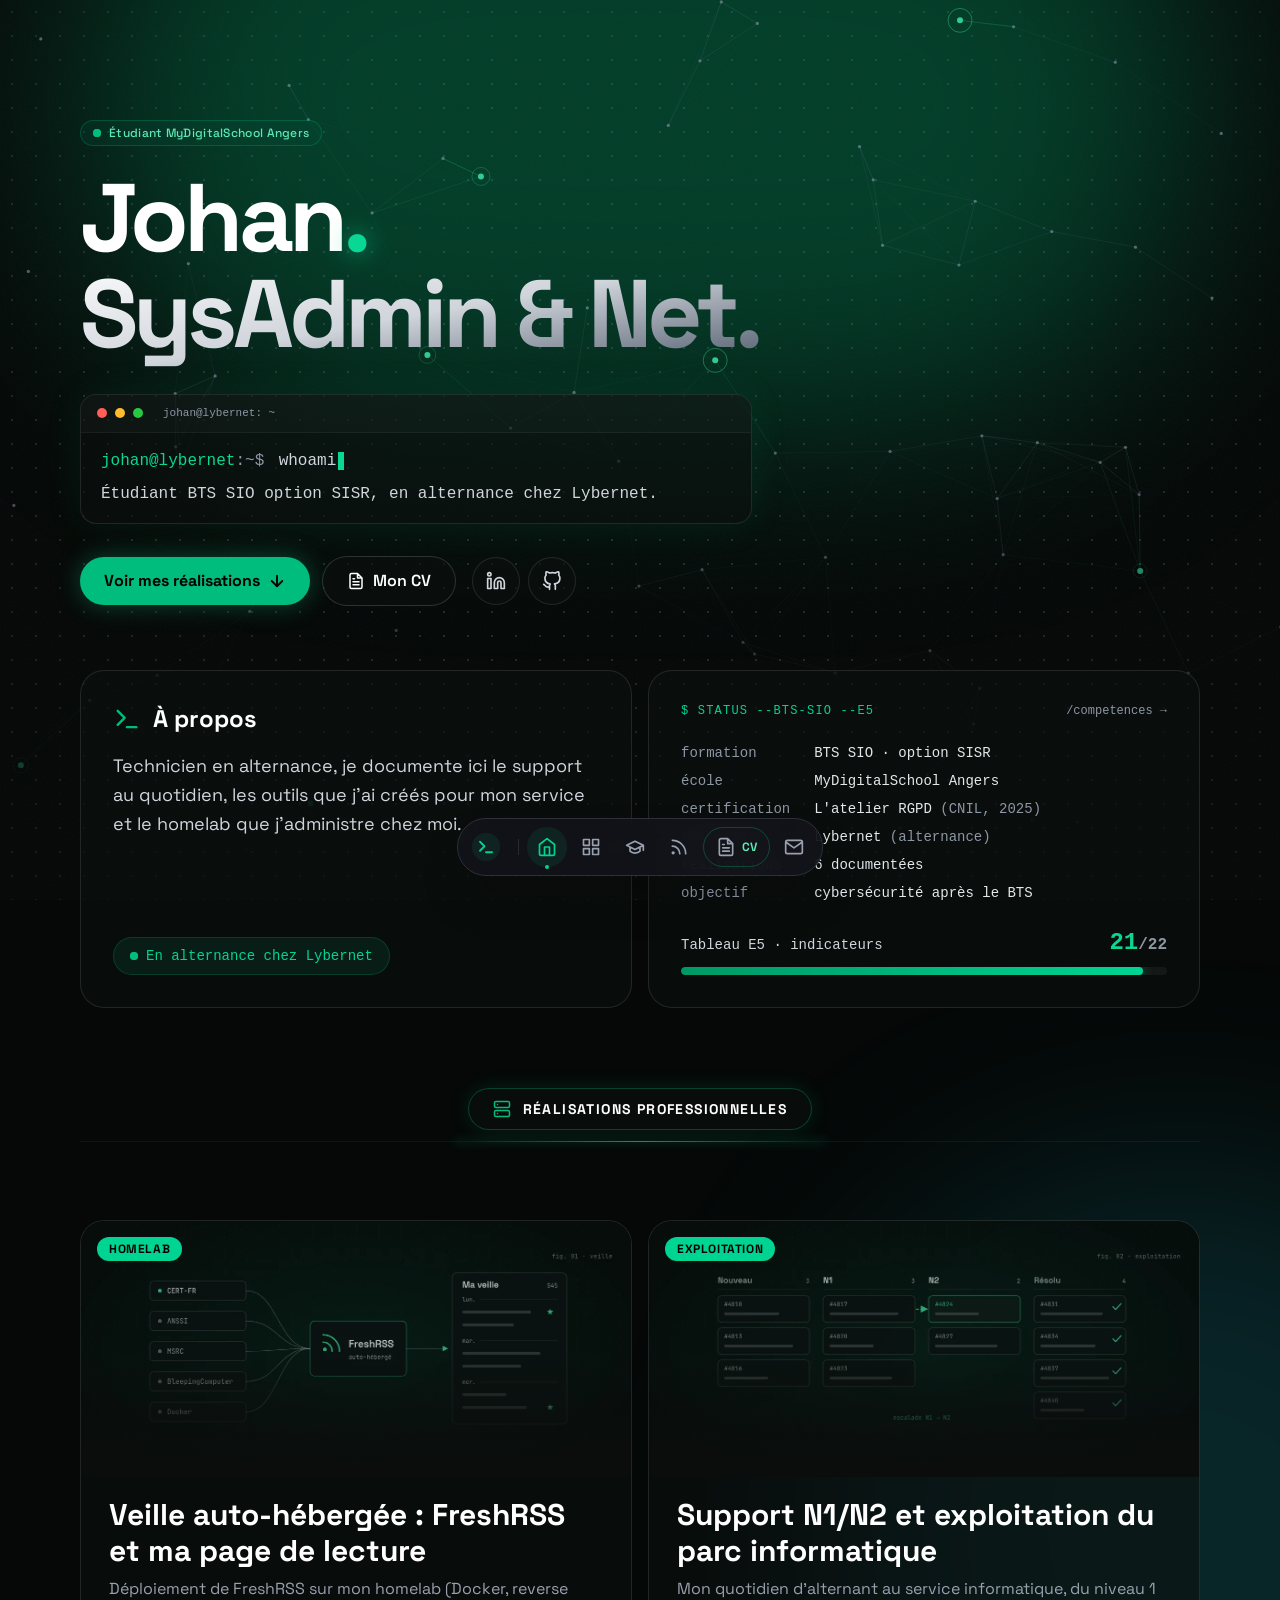
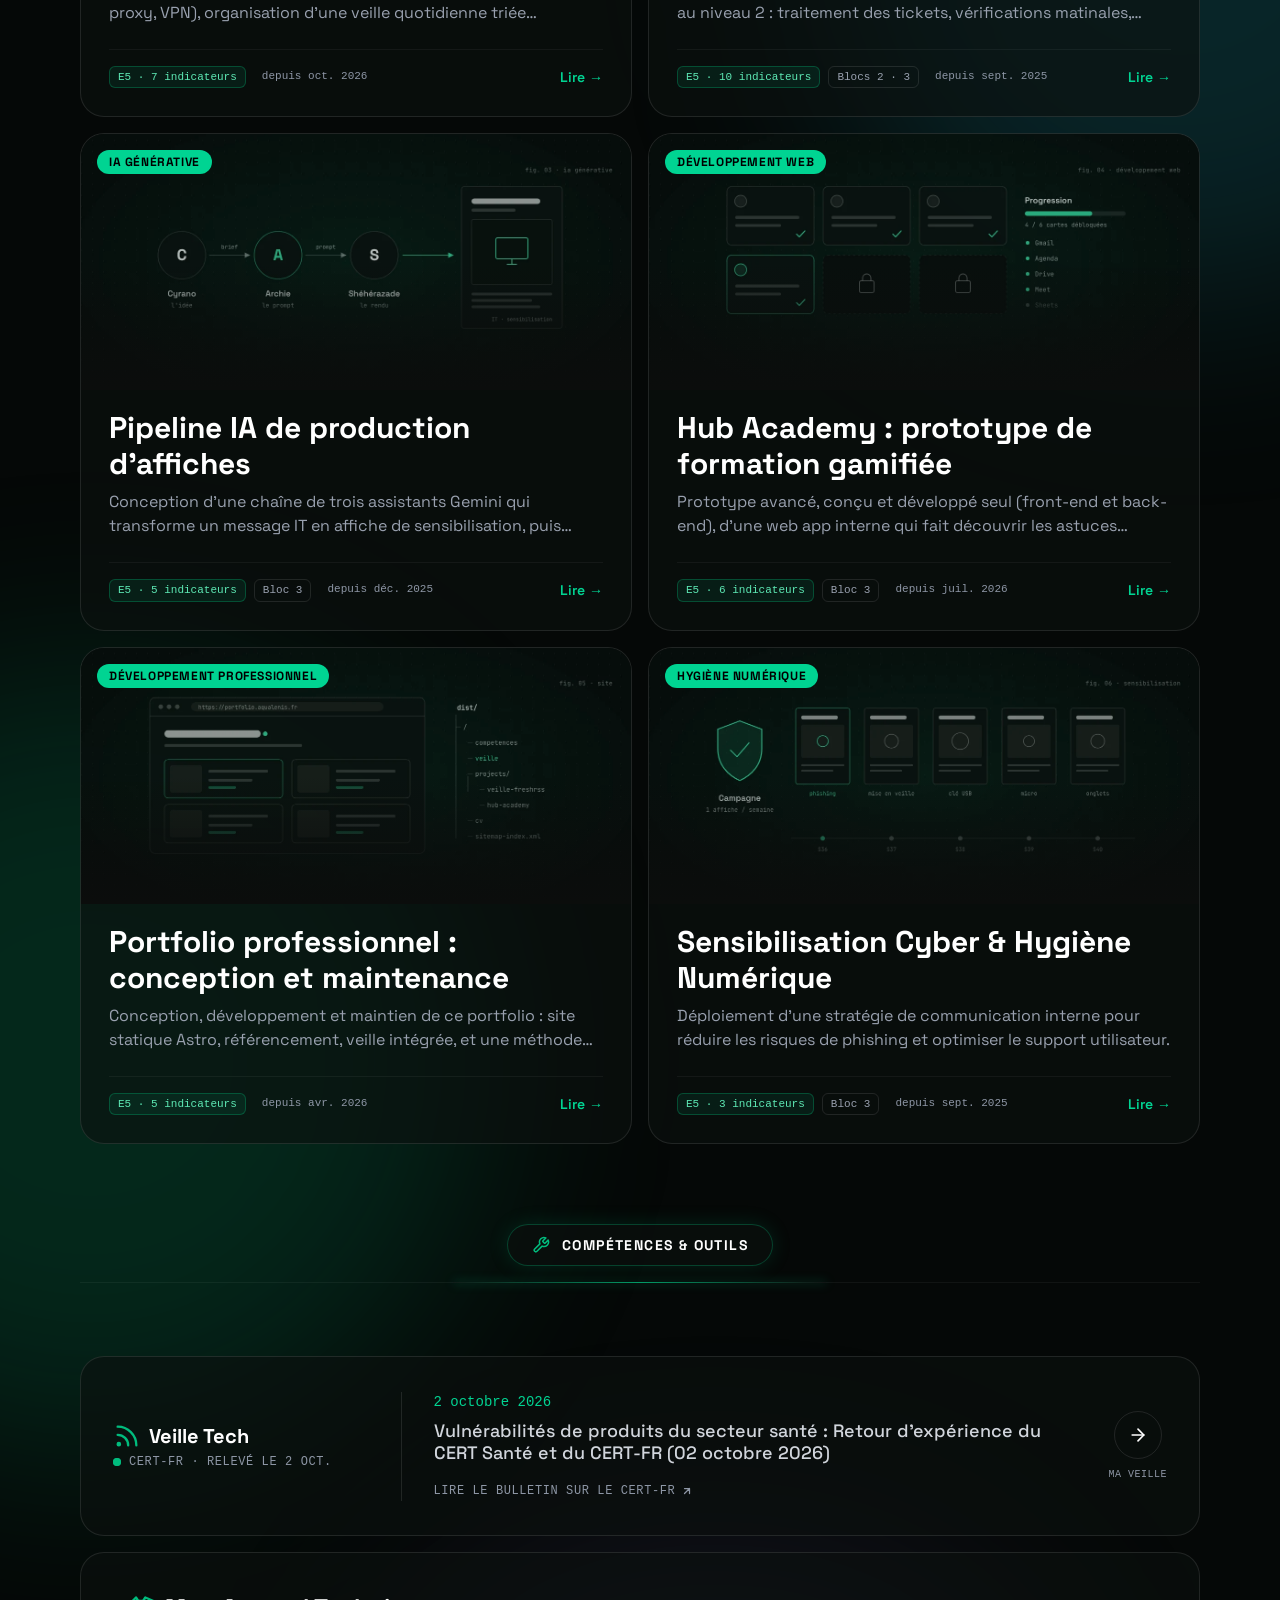
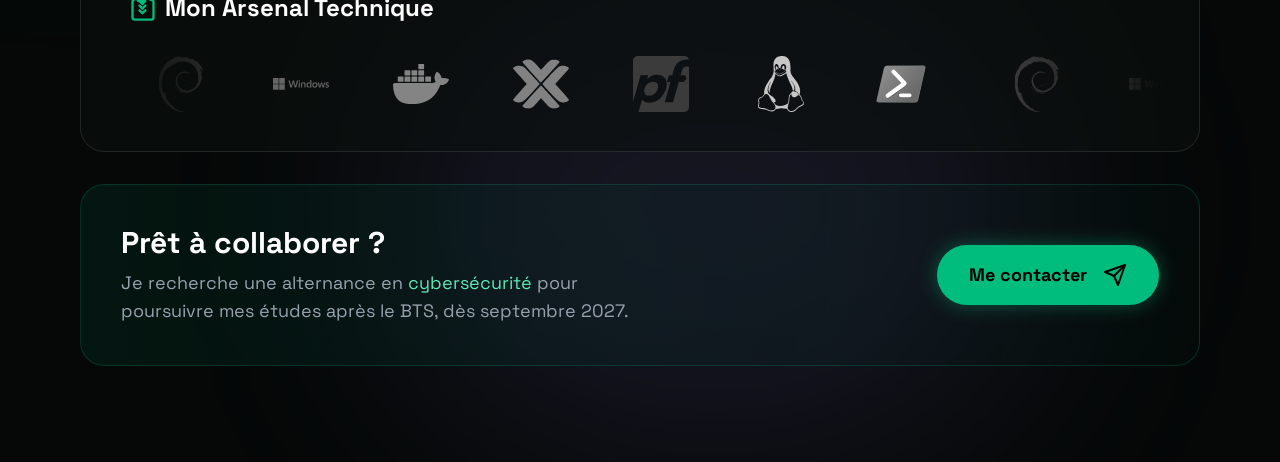
==== commit 4af9b8f9: "Publication du 6eec3e8" ====
--- a/index.html
+++ b/index.html
@@ -1,5 +1,5 @@
 <!DOCTYPE html><html lang="fr" class="dark"> <head><meta charset="UTF-8"><meta name="viewport" content="width=device-width"><link rel="icon" type="image/png" href="/favicon.png"><meta name="generator" content="Astro v7.3.5"><meta name="description" content="Étudiant en BTS SIO option SISR, en alternance chez Lybernet / Carrefour Assurance : support et exploitation du parc, projets web, sensibilisation à la cybersécurité et homelab."><meta name="author" content="Johan Danais"><link rel="canonical" href="https://portfolio.aqualenis.fr/"><meta property="og:type" content="website"><meta property="og:site_name" content="Johan Danais — Portfolio"><meta property="og:locale" content="fr_FR"><meta property="og:url" content="https://portfolio.aqualenis.fr/"><meta property="og:title" content="Johan Danais — Administration Systèmes &amp; Réseaux"><meta property="og:description" content="Étudiant en BTS SIO option SISR, en alternance chez Lybernet / Carrefour Assurance : support et exploitation du parc, projets web, sensibilisation à la cybersécurité et homelab."><meta property="og:image" content="https://portfolio.aqualenis.fr/og-image.png"><meta property="og:image:width" content="1200"><meta property="og:image:height" content="630"><meta name="twitter:card" content="summary_large_image"><meta name="twitter:title" content="Johan Danais — Administration Systèmes &amp; Réseaux"><meta name="twitter:description" content="Étudiant en BTS SIO option SISR, en alternance chez Lybernet / Carrefour Assurance : support et exploitation du parc, projets web, sensibilisation à la cybersécurité et homelab."><meta name="twitter:image" content="https://portfolio.aqualenis.fr/og-image.png"><!-- Police hébergée avec le site (public/fonts) : aucune requête vers
-             un service tiers, le site fonctionne hors connexion. --><link rel="preload" href="/fonts/space-grotesk-latin-wght-normal.woff2" as="font" type="font/woff2" crossorigin><title>Johan Danais — Administration Systèmes &amp; Réseaux</title><meta name="astro-view-transitions-enabled" content="true"> <meta name="astro-view-transitions-fallback" content="animate"><script type="module" src="/_astro/ClientRouter.astro_astro_type_script_index_0_lang.BsCrBuAq.js"></script><meta http-equiv="content-security-policy" content="default-src 'self';img-src 'self' data:;font-src 'self';connect-src 'self';object-src 'none';base-uri 'self';form-action 'none'; script-src 'self' 'sha256-BF0290pkb3jxQsE7z00xR8Imp8X34FLC88L0lkMnrGw=' 'sha256-QzWFZi+FLIx23tnm9SBU4aEgx4x8DsuASP07mfqol/c=' 'sha256-0chmwFk0zaA528yFfGV7J9ppIpdfTPPULncDF3WG7Zs=' 'sha256-eIXWvAmxkr251LJZkjniEK5LcPF3NkapbJepohwYRIc=' 'sha256-Q2BPg90ZMplYY+FSdApNErhpWafg2hcRRbndmvxuL/Q=' 'sha256-Ya0pUYrC7nM5Cn/056TyVuEiz6dFGrzmkWzgON0pF0U=' 'sha256-SHXg3YtOAVshUMT3f+eElYDgbV0kaujWj8DSaXSS4Vs='; style-src 'self' ; style-src-elem 'self' 'unsafe-inline'; style-src-attr 'unsafe-inline';"><link rel="stylesheet" href="/_astro/Layout.-RctzxgW.css"><link rel="stylesheet" href="/_astro/index.BngcFWS4.css"><style>[data-astro-transition-scope="astro-v5paxn7m-1"] { view-transition-name: visuel-veille-freshrss; }@layer astro { ::view-transition-old(visuel-veille-freshrss) { 
+             un service tiers, le site fonctionne hors connexion. --><link rel="preload" href="/fonts/space-grotesk-latin-wght-normal.woff2" as="font" type="font/woff2" crossorigin><title>Johan Danais — Administration Systèmes &amp; Réseaux</title><meta name="astro-view-transitions-enabled" content="true"> <meta name="astro-view-transitions-fallback" content="animate"><script type="module" src="/_astro/ClientRouter.astro_astro_type_script_index_0_lang.BsCrBuAq.js"></script><meta http-equiv="content-security-policy" content="default-src 'self';img-src 'self' data:;font-src 'self';connect-src 'self';object-src 'none';base-uri 'self';form-action 'none'; script-src 'self' 'sha256-BF0290pkb3jxQsE7z00xR8Imp8X34FLC88L0lkMnrGw=' 'sha256-QzWFZi+FLIx23tnm9SBU4aEgx4x8DsuASP07mfqol/c=' 'sha256-0chmwFk0zaA528yFfGV7J9ppIpdfTPPULncDF3WG7Zs=' 'sha256-eIXWvAmxkr251LJZkjniEK5LcPF3NkapbJepohwYRIc=' 'sha256-Q2BPg90ZMplYY+FSdApNErhpWafg2hcRRbndmvxuL/Q=' 'sha256-Ya0pUYrC7nM5Cn/056TyVuEiz6dFGrzmkWzgON0pF0U=' 'sha256-SHXg3YtOAVshUMT3f+eElYDgbV0kaujWj8DSaXSS4Vs='; style-src 'self' ; style-src-elem 'self' 'unsafe-inline'; style-src-attr 'unsafe-inline';"><link rel="stylesheet" href="/_astro/Layout.R6ldLXRA.css"><link rel="stylesheet" href="/_astro/index.BngcFWS4.css"><style>[data-astro-transition-scope="astro-v5paxn7m-1"] { view-transition-name: visuel-veille-freshrss; }@layer astro { ::view-transition-old(visuel-veille-freshrss) { 
 	animation-duration: 180ms;
 	animation-timing-function: cubic-bezier(0.76, 0, 0.24, 1);
 	animation-fill-mode: both;
@@ -448,30 +448,30 @@
 </a> <div class="flex items-center gap-2 ml-1" data-astro-cid-lcdefpme> <a href="https://www.linkedin.com/in/johan-danais-65a315198/" target="_blank" rel="noopener" aria-label="LinkedIn" class="flex h-12 w-12 items-center justify-center rounded-full surface border border-white/10 text-gray-300 hover:text-[#4c9be8] hover:border-[#0a66c2]/60 transition focus-visible:outline-hidden focus-visible:ring-2 focus-visible:ring-emerald-500" data-astro-cid-lcdefpme> <svg xmlns="http://www.w3.org/2000/svg" width="20" height="20" viewBox="0 0 24 24" fill="none" stroke="currentColor" stroke-width="2" stroke-linecap="round" stroke-linejoin="round" aria-hidden="true" data-astro-cid-lcdefpme><path d="M16 8a6 6 0 0 1 6 6v7h-4v-7a2 2 0 0 0-2-2 2 2 0 0 0-2 2v7h-4v-7a6 6 0 0 1 6-6z" data-astro-cid-lcdefpme></path><rect x="2" y="9" width="4" height="12" data-astro-cid-lcdefpme></rect><circle cx="4" cy="4" r="2" data-astro-cid-lcdefpme></circle></svg> </a> <a href="https://github.com/merynger" target="_blank" rel="noopener" aria-label="GitHub" class="flex h-12 w-12 items-center justify-center rounded-full surface border border-white/10 text-gray-300 hover:text-white hover:border-white/50 transition focus-visible:outline-hidden focus-visible:ring-2 focus-visible:ring-emerald-500" data-astro-cid-lcdefpme> <svg xmlns="http://www.w3.org/2000/svg" width="20" height="20" viewBox="0 0 24 24" fill="none" stroke="currentColor" stroke-width="2" stroke-linecap="round" stroke-linejoin="round" aria-hidden="true" data-astro-cid-lcdefpme><path d="M9 19c-5 1.5-5-2.5-7-3m14 6v-3.87a3.37 3.37 0 0 0-.94-2.61c3.14-.35 6.44-1.54 6.44-7A5.44 5.44 0 0 0 20 4.77 5.07 5.07 0 0 0 19.91 1S18.73.65 16 2.48a13.38 13.38 0 0 0-7 0C6.27.65 5.09 1 5.09 1A5.07 5.07 0 0 0 5 4.77a5.44 5.44 0 0 0-1.5 3.78c0 5.42 3.3 6.61 6.44 7A3.37 3.37 0 0 0 9 18.13V22" data-astro-cid-lcdefpme></path></svg> </a> </div> </div> </header> <div class="grid grid-cols-1 md:grid-cols-4 gap-4 auto-rows-[minmax(180px,auto)]" data-astro-cid-lcdefpme> <div class="card md:col-span-2 p-8 flex flex-col justify-between surface border border-white/10 rounded-3xl hover:border-emerald-500/50 transition group overflow-hidden relative" data-astro-cid-lcdefpme> <div data-astro-cid-lcdefpme> <h2 class="text-2xl font-bold text-white mb-4 flex items-center gap-3" data-astro-cid-lcdefpme> <svg xmlns="http://www.w3.org/2000/svg" width="28" height="28" viewBox="0 0 24 24" fill="none" stroke="currentColor" stroke-width="2" stroke-linecap="round" stroke-linejoin="round" class="text-emerald-500" aria-hidden="true" data-astro-cid-lcdefpme><polyline points="4 17 10 11 4 5" data-astro-cid-lcdefpme></polyline><line x1="12" y1="19" x2="20" y2="19" data-astro-cid-lcdefpme></line></svg>
 À propos
 </h2> <p class="text-gray-300 text-lg leading-relaxed" data-astro-cid-lcdefpme>
-Passionné par l'Open Source et la virtualisation. Je ne
-                        me contente pas de configurer des machines, je conçois
-                        des architectures résilientes.
+Technicien en alternance, je documente ici le support
+                        au quotidien, les outils que j'ai créés pour mon
+                        service et le homelab que j'administre chez moi.
 </p> </div> <div class="mt-6 flex items-center gap-2 text-sm font-mono text-emerald-400 bg-emerald-500/10 px-4 py-2 rounded-full w-fit border border-emerald-500/20" data-astro-cid-lcdefpme> <span class="relative flex h-2 w-2" data-astro-cid-lcdefpme> <span class="animate-ping absolute inline-flex h-full w-full rounded-full bg-emerald-400 opacity-75" data-astro-cid-lcdefpme></span> <span class="relative inline-flex rounded-full h-2 w-2 bg-emerald-500" data-astro-cid-lcdefpme></span> </span>
 En alternance chez Lybernet
-</div> </div>  <a href="/competences" class="card md:col-span-2 p-8 flex flex-col justify-between gap-6 surface border border-white/10 rounded-3xl hover:border-emerald-500/50 transition group font-mono" data-astro-cid-lcdefpme> <div class="flex items-center justify-between" data-astro-cid-lcdefpme> <span class="text-xs uppercase tracking-widest text-emerald-400" data-astro-cid-lcdefpme>$ status --bts-sio --e5</span> <span class="text-xs text-muted group-hover:text-emerald-400 transition" data-astro-cid-lcdefpme>/competences →</span> </div> <dl class="grid grid-cols-[auto_1fr] gap-x-6 gap-y-2 text-sm" data-astro-cid-lcdefpme> <dt class="text-muted" data-astro-cid-lcdefpme>formation</dt> <dd class="text-gray-200" data-astro-cid-lcdefpme>BTS SIO · option SISR</dd> <dt class="text-muted" data-astro-cid-lcdefpme>école</dt> <dd class="text-gray-200" data-astro-cid-lcdefpme>MyDigitalSchool Angers</dd> <dt class="text-muted" data-astro-cid-lcdefpme>certification</dt> <dd class="text-gray-200" data-astro-cid-lcdefpme>L'atelier RGPD <span class="text-muted" data-astro-cid-lcdefpme>(CNIL, 2025)</span></dd> <dt class="text-muted" data-astro-cid-lcdefpme>entreprise</dt> <dd class="text-gray-200" data-astro-cid-lcdefpme>Lybernet <span class="text-muted" data-astro-cid-lcdefpme>(alternance)</span></dd> <dt class="text-muted" data-astro-cid-lcdefpme>réalisations</dt> <dd class="text-gray-200" data-astro-cid-lcdefpme>6 documentées</dd> <dt class="text-muted" data-astro-cid-lcdefpme>objectif</dt> <dd class="text-gray-200" data-astro-cid-lcdefpme>cybersécurité après le BTS</dd> </dl> <div data-astro-cid-lcdefpme> <div class="flex items-baseline justify-between mb-2" data-astro-cid-lcdefpme> <span class="text-sm text-gray-300" data-astro-cid-lcdefpme>Tableau E5 · indicateurs</span> <span class="text-2xl font-bold text-glow" data-astro-cid-lcdefpme>21<span class="text-muted text-base" data-astro-cid-lcdefpme>/22</span></span> </div> <div class="h-2 rounded-full bg-white/5 overflow-hidden" role="img" aria-label="21 indicateurs démontrés sur 22" data-astro-cid-lcdefpme> <div class="h-full rounded-full bg-linear-to-r from-emerald-600 to-emerald-400 shadow-[0_0_12px_rgba(16,185,129,0.6)]" style="width: 95%" data-astro-cid-lcdefpme></div> </div> </div> </a> <div id="projects" class="col-span-full w-full flex flex-col items-center mt-16 mb-2 relative z-10 scroll-mt-8" data-astro-cid-lcdefpme> <div class="absolute inset-0 flex items-center" aria-hidden="true" data-astro-cid-lcdefpme> <div class="w-full border-t border-white/5" data-astro-cid-lcdefpme></div> <div class="absolute left-1/2 -translate-x-1/2 w-2/3 md:w-1/3 h-px bg-linear-to-r from-transparent via-emerald-500/80 to-transparent shadow-[0_0_10px_rgba(16,185,129,0.8)]" data-astro-cid-lcdefpme></div> </div> <div class="relative surface px-5 md:px-6 py-2.5 border border-emerald-500/30 rounded-full flex items-center gap-3 shadow-[0_0_20px_rgba(16,185,129,0.15)]" data-astro-cid-lcdefpme> <svg xmlns="http://www.w3.org/2000/svg" width="18" height="18" viewBox="0 0 24 24" fill="none" stroke="currentColor" stroke-width="2" stroke-linecap="round" stroke-linejoin="round" class="text-emerald-500 shrink-0" aria-hidden="true" data-astro-cid-lcdefpme><rect x="2" y="2" width="20" height="8" rx="2" ry="2" data-astro-cid-lcdefpme></rect><rect x="2" y="14" width="20" height="8" rx="2" ry="2" data-astro-cid-lcdefpme></rect><line x1="6" y1="6" x2="6.01" y2="6" data-astro-cid-lcdefpme></line><line x1="6" y1="18" x2="6.01" y2="18" data-astro-cid-lcdefpme></line></svg> <h2 class="text-white font-bold text-xs md:text-sm tracking-wider md:tracking-widest uppercase whitespace-nowrap" data-astro-cid-lcdefpme>Réalisations professionnelles</h2> </div> </div> <a href="/projects/veille-freshrss" class="card md:col-span-2 group relative overflow-hidden rounded-3xl border border-white/10 surface hover:border-emerald-500/50 transition flex flex-col" data-astro-cid-lcdefpme> <div class="relative h-56 md:h-64 overflow-hidden bg-black/40" data-astro-cid-lcdefpme> <img data-astro-transition-scope="astro-v5paxn7m-1" src="/images/veille/couverture-1500.webp" alt="" loading="lazy" decoding="async" class="h-full w-full object-cover transition duration-700 group-hover:scale-105 opacity-80 group-hover:opacity-100" data-astro-cid-lcdefpme> <div class="absolute inset-0 bg-linear-to-t from-[#0b0d0c] via-transparent to-transparent" data-astro-cid-lcdefpme></div> <span class="absolute top-4 left-4 px-3 py-1 text-xs font-bold text-black bg-emerald-400 rounded-full uppercase tracking-wider" data-astro-cid-lcdefpme> Homelab </span> </div> <div class="flex flex-col grow p-7 pt-5" data-astro-cid-lcdefpme> <h3 data-astro-transition-scope="astro-wuj5t7kd-2" class="text-2xl md:text-3xl font-bold text-white mb-2 group-hover:text-emerald-400 transition" data-astro-cid-lcdefpme> Veille auto-hébergée : FreshRSS et ma page de lecture </h3> <p class="text-gray-400 line-clamp-2 mb-6" data-astro-cid-lcdefpme> Déploiement de FreshRSS sur mon homelab (Docker, reverse proxy, VPN), organisation d&#39;une veille quotidienne triée automatiquement, page de lecture branchée sur son API, et relevé des favoris dans ce portfolio. </p> <div class="mt-auto flex flex-wrap items-center justify-between gap-3 pt-4 border-t border-white/5" data-astro-cid-lcdefpme> <div class="flex flex-wrap gap-2 font-mono text-[11px]" data-astro-cid-lcdefpme> <span class="px-2 py-0.5 rounded-md border border-emerald-500/30 bg-emerald-500/10 text-emerald-300" data-astro-cid-lcdefpme>
+</div> </div>  <a href="/competences" class="card md:col-span-2 p-8 flex flex-col justify-between gap-6 surface border border-white/10 rounded-3xl hover:border-emerald-500/50 transition group font-mono" data-astro-cid-lcdefpme> <div class="flex items-center justify-between" data-astro-cid-lcdefpme> <span class="text-xs uppercase tracking-widest text-emerald-400" data-astro-cid-lcdefpme>$ status --bts-sio --e5</span> <span class="text-xs text-muted group-hover:text-emerald-400 transition" data-astro-cid-lcdefpme>/competences →</span> </div> <dl class="grid grid-cols-[auto_1fr] gap-x-6 gap-y-2 text-sm" data-astro-cid-lcdefpme> <dt class="text-muted" data-astro-cid-lcdefpme>formation</dt> <dd class="text-gray-200" data-astro-cid-lcdefpme>BTS SIO · option SISR</dd> <dt class="text-muted" data-astro-cid-lcdefpme>école</dt> <dd class="text-gray-200" data-astro-cid-lcdefpme>MyDigitalSchool Angers</dd> <dt class="text-muted" data-astro-cid-lcdefpme>certification</dt> <dd class="text-gray-200" data-astro-cid-lcdefpme>L'atelier RGPD <span class="text-muted" data-astro-cid-lcdefpme>(CNIL, 2025)</span></dd> <dt class="text-muted" data-astro-cid-lcdefpme>entreprise</dt> <dd class="text-gray-200" data-astro-cid-lcdefpme>Lybernet <span class="text-muted" data-astro-cid-lcdefpme>(alternance)</span></dd> <dt class="text-muted" data-astro-cid-lcdefpme>réalisations</dt> <dd class="text-gray-200" data-astro-cid-lcdefpme>6 documentées</dd> <dt class="text-muted" data-astro-cid-lcdefpme>objectif</dt> <dd class="text-gray-200" data-astro-cid-lcdefpme>cybersécurité après le BTS</dd> </dl> <div data-astro-cid-lcdefpme> <div class="flex items-baseline justify-between mb-2" data-astro-cid-lcdefpme> <span class="text-sm text-gray-300" data-astro-cid-lcdefpme>Tableau E5 · indicateurs</span> <span class="text-2xl font-bold text-glow" data-astro-cid-lcdefpme>21<span class="text-muted text-base" data-astro-cid-lcdefpme>/22</span></span> </div> <div class="h-2 rounded-full bg-white/5 overflow-hidden" role="img" aria-label="21 indicateurs démontrés sur 22" data-astro-cid-lcdefpme> <div class="h-full rounded-full bg-linear-to-r from-emerald-600 to-emerald-400 shadow-[0_0_12px_rgba(16,185,129,0.6)]" style="width: 95%" data-astro-cid-lcdefpme></div> </div> </div> </a> <div id="projects" class="col-span-full w-full flex flex-col items-center mt-16 mb-2 relative z-10 scroll-mt-8" data-astro-cid-lcdefpme> <div class="absolute inset-0 flex items-center" aria-hidden="true" data-astro-cid-lcdefpme> <div class="w-full border-t border-white/5" data-astro-cid-lcdefpme></div> <div class="absolute left-1/2 -translate-x-1/2 w-2/3 md:w-1/3 h-px bg-linear-to-r from-transparent via-emerald-500/80 to-transparent shadow-[0_0_10px_rgba(16,185,129,0.8)]" data-astro-cid-lcdefpme></div> </div> <div class="relative surface px-5 md:px-6 py-2.5 border border-emerald-500/30 rounded-full flex items-center gap-3 shadow-[0_0_20px_rgba(16,185,129,0.15)]" data-astro-cid-lcdefpme> <svg xmlns="http://www.w3.org/2000/svg" width="18" height="18" viewBox="0 0 24 24" fill="none" stroke="currentColor" stroke-width="2" stroke-linecap="round" stroke-linejoin="round" class="text-emerald-500 shrink-0" aria-hidden="true" data-astro-cid-lcdefpme><rect x="2" y="2" width="20" height="8" rx="2" ry="2" data-astro-cid-lcdefpme></rect><rect x="2" y="14" width="20" height="8" rx="2" ry="2" data-astro-cid-lcdefpme></rect><line x1="6" y1="6" x2="6.01" y2="6" data-astro-cid-lcdefpme></line><line x1="6" y1="18" x2="6.01" y2="18" data-astro-cid-lcdefpme></line></svg> <h2 class="text-white font-bold text-xs md:text-sm tracking-wider md:tracking-widest uppercase whitespace-nowrap" data-astro-cid-lcdefpme>Réalisations professionnelles</h2> </div> </div> <a href="/projects/veille-freshrss" class="card md:col-span-2 group relative overflow-hidden rounded-3xl border border-white/10 surface hover:border-emerald-500/50 transition flex flex-col" data-astro-cid-lcdefpme> <div class="relative h-56 md:h-64 overflow-hidden bg-black/40" data-astro-cid-lcdefpme> <img data-astro-transition-scope="astro-v5paxn7m-1" src="/images/couvertures/veille-freshrss.webp" alt="" loading="lazy" decoding="async" class="h-full w-full object-cover transition duration-700 group-hover:scale-105 opacity-80 group-hover:opacity-100" data-astro-cid-lcdefpme> <div class="absolute inset-0 bg-linear-to-t from-[#0b0d0c] via-transparent to-transparent" data-astro-cid-lcdefpme></div> <span class="absolute top-4 left-4 px-3 py-1 text-xs font-bold text-black bg-emerald-400 rounded-full uppercase tracking-wider" data-astro-cid-lcdefpme> Homelab </span> </div> <div class="flex flex-col grow p-7 pt-5" data-astro-cid-lcdefpme> <h3 data-astro-transition-scope="astro-wuj5t7kd-2" class="text-2xl md:text-3xl font-bold text-white mb-2 group-hover:text-emerald-400 transition" data-astro-cid-lcdefpme> Veille auto-hébergée : FreshRSS et ma page de lecture </h3> <p class="text-gray-400 line-clamp-2 mb-6" data-astro-cid-lcdefpme> Déploiement de FreshRSS sur mon homelab (Docker, reverse proxy, VPN), organisation d&#39;une veille quotidienne triée automatiquement, page de lecture branchée sur son API, et relevé des favoris dans ce portfolio. </p> <div class="mt-auto flex flex-wrap items-center justify-between gap-3 pt-4 border-t border-white/5" data-astro-cid-lcdefpme> <div class="flex flex-wrap gap-2 font-mono text-[11px]" data-astro-cid-lcdefpme> <span class="px-2 py-0.5 rounded-md border border-emerald-500/30 bg-emerald-500/10 text-emerald-300" data-astro-cid-lcdefpme>
 E5 · 7 indicateurs </span>  <span class="px-2 py-0.5 text-muted" data-astro-cid-lcdefpme>depuis oct. 2026</span> </div> <span class="text-sm font-semibold text-emerald-400 inline-flex items-center gap-1" data-astro-cid-lcdefpme>
 Lire
-<span class="transition-transform group-hover:translate-x-1" aria-hidden="true" data-astro-cid-lcdefpme>→</span> </span> </div> </div> </a><a href="/projects/support-exploitation" class="card md:col-span-2 group relative overflow-hidden rounded-3xl border border-white/10 surface hover:border-emerald-500/50 transition flex flex-col" data-astro-cid-lcdefpme> <div class="relative h-56 md:h-64 overflow-hidden bg-black/40" data-astro-cid-lcdefpme> <img data-astro-transition-scope="astro-v5paxn7m-3" src="/images/cover-support-exploitation.svg" alt="" loading="lazy" decoding="async" class="h-full w-full object-cover transition duration-700 group-hover:scale-105 opacity-80 group-hover:opacity-100" data-astro-cid-lcdefpme> <div class="absolute inset-0 bg-linear-to-t from-[#0b0d0c] via-transparent to-transparent" data-astro-cid-lcdefpme></div> <span class="absolute top-4 left-4 px-3 py-1 text-xs font-bold text-black bg-emerald-400 rounded-full uppercase tracking-wider" data-astro-cid-lcdefpme> Exploitation </span> </div> <div class="flex flex-col grow p-7 pt-5" data-astro-cid-lcdefpme> <h3 data-astro-transition-scope="astro-wuj5t7kd-4" class="text-2xl md:text-3xl font-bold text-white mb-2 group-hover:text-emerald-400 transition" data-astro-cid-lcdefpme> Support N1/N2 et exploitation du parc informatique </h3> <p class="text-gray-400 line-clamp-2 mb-6" data-astro-cid-lcdefpme> Mon quotidien d&#39;alternant au service informatique, du niveau 1 au niveau 2 : traitement des tickets, vérifications matinales, masterisation et réparation des postes, migration vers Windows 11, gestion des droits dans l&#39;Active Directory et suivi des escalades. </p> <div class="mt-auto flex flex-wrap items-center justify-between gap-3 pt-4 border-t border-white/5" data-astro-cid-lcdefpme> <div class="flex flex-wrap gap-2 font-mono text-[11px]" data-astro-cid-lcdefpme> <span class="px-2 py-0.5 rounded-md border border-emerald-500/30 bg-emerald-500/10 text-emerald-300" data-astro-cid-lcdefpme>
+<span class="transition-transform group-hover:translate-x-1" aria-hidden="true" data-astro-cid-lcdefpme>→</span> </span> </div> </div> </a><a href="/projects/support-exploitation" class="card md:col-span-2 group relative overflow-hidden rounded-3xl border border-white/10 surface hover:border-emerald-500/50 transition flex flex-col" data-astro-cid-lcdefpme> <div class="relative h-56 md:h-64 overflow-hidden bg-black/40" data-astro-cid-lcdefpme> <img data-astro-transition-scope="astro-v5paxn7m-3" src="/images/couvertures/support-exploitation.webp" alt="" loading="lazy" decoding="async" class="h-full w-full object-cover transition duration-700 group-hover:scale-105 opacity-80 group-hover:opacity-100" data-astro-cid-lcdefpme> <div class="absolute inset-0 bg-linear-to-t from-[#0b0d0c] via-transparent to-transparent" data-astro-cid-lcdefpme></div> <span class="absolute top-4 left-4 px-3 py-1 text-xs font-bold text-black bg-emerald-400 rounded-full uppercase tracking-wider" data-astro-cid-lcdefpme> Exploitation </span> </div> <div class="flex flex-col grow p-7 pt-5" data-astro-cid-lcdefpme> <h3 data-astro-transition-scope="astro-wuj5t7kd-4" class="text-2xl md:text-3xl font-bold text-white mb-2 group-hover:text-emerald-400 transition" data-astro-cid-lcdefpme> Support N1/N2 et exploitation du parc informatique </h3> <p class="text-gray-400 line-clamp-2 mb-6" data-astro-cid-lcdefpme> Mon quotidien d&#39;alternant au service informatique, du niveau 1 au niveau 2 : traitement des tickets, vérifications matinales, masterisation et réparation des postes, migration vers Windows 11, gestion des droits dans l&#39;Active Directory et suivi des escalades. </p> <div class="mt-auto flex flex-wrap items-center justify-between gap-3 pt-4 border-t border-white/5" data-astro-cid-lcdefpme> <div class="flex flex-wrap gap-2 font-mono text-[11px]" data-astro-cid-lcdefpme> <span class="px-2 py-0.5 rounded-md border border-emerald-500/30 bg-emerald-500/10 text-emerald-300" data-astro-cid-lcdefpme>
 E5 · 10 indicateurs </span> <span class="px-2 py-0.5 rounded-md border border-white/10 text-gray-400" data-astro-cid-lcdefpme>
 Blocs 2 · 3 </span> <span class="px-2 py-0.5 text-muted" data-astro-cid-lcdefpme>depuis sept. 2025</span> </div> <span class="text-sm font-semibold text-emerald-400 inline-flex items-center gap-1" data-astro-cid-lcdefpme>
 Lire
-<span class="transition-transform group-hover:translate-x-1" aria-hidden="true" data-astro-cid-lcdefpme>→</span> </span> </div> </div> </a><a href="/projects/pipeline-affiches-ia" class="card md:col-span-2 group relative overflow-hidden rounded-3xl border border-white/10 surface hover:border-emerald-500/50 transition flex flex-col" data-astro-cid-lcdefpme> <div class="relative h-56 md:h-64 overflow-hidden bg-black/40" data-astro-cid-lcdefpme> <img data-astro-transition-scope="astro-v5paxn7m-5" src="/images/Campagne-mise_en_veille_3-1500.webp" alt="" loading="lazy" decoding="async" class="h-full w-full object-cover transition duration-700 group-hover:scale-105 opacity-80 group-hover:opacity-100" data-astro-cid-lcdefpme> <div class="absolute inset-0 bg-linear-to-t from-[#0b0d0c] via-transparent to-transparent" data-astro-cid-lcdefpme></div> <span class="absolute top-4 left-4 px-3 py-1 text-xs font-bold text-black bg-emerald-400 rounded-full uppercase tracking-wider" data-astro-cid-lcdefpme> IA générative </span> </div> <div class="flex flex-col grow p-7 pt-5" data-astro-cid-lcdefpme> <h3 data-astro-transition-scope="astro-wuj5t7kd-6" class="text-2xl md:text-3xl font-bold text-white mb-2 group-hover:text-emerald-400 transition" data-astro-cid-lcdefpme> Pipeline IA de production d&#39;affiches </h3> <p class="text-gray-400 line-clamp-2 mb-6" data-astro-cid-lcdefpme> Conception d&#39;une chaîne de trois assistants Gemini qui transforme un message IT en affiche de sensibilisation, puis étude chiffrée de son industrialisation. </p> <div class="mt-auto flex flex-wrap items-center justify-between gap-3 pt-4 border-t border-white/5" data-astro-cid-lcdefpme> <div class="flex flex-wrap gap-2 font-mono text-[11px]" data-astro-cid-lcdefpme> <span class="px-2 py-0.5 rounded-md border border-emerald-500/30 bg-emerald-500/10 text-emerald-300" data-astro-cid-lcdefpme>
+<span class="transition-transform group-hover:translate-x-1" aria-hidden="true" data-astro-cid-lcdefpme>→</span> </span> </div> </div> </a><a href="/projects/pipeline-affiches-ia" class="card md:col-span-2 group relative overflow-hidden rounded-3xl border border-white/10 surface hover:border-emerald-500/50 transition flex flex-col" data-astro-cid-lcdefpme> <div class="relative h-56 md:h-64 overflow-hidden bg-black/40" data-astro-cid-lcdefpme> <img data-astro-transition-scope="astro-v5paxn7m-5" src="/images/couvertures/pipeline-affiches-ia.webp" alt="" loading="lazy" decoding="async" class="h-full w-full object-cover transition duration-700 group-hover:scale-105 opacity-80 group-hover:opacity-100" data-astro-cid-lcdefpme> <div class="absolute inset-0 bg-linear-to-t from-[#0b0d0c] via-transparent to-transparent" data-astro-cid-lcdefpme></div> <span class="absolute top-4 left-4 px-3 py-1 text-xs font-bold text-black bg-emerald-400 rounded-full uppercase tracking-wider" data-astro-cid-lcdefpme> IA générative </span> </div> <div class="flex flex-col grow p-7 pt-5" data-astro-cid-lcdefpme> <h3 data-astro-transition-scope="astro-wuj5t7kd-6" class="text-2xl md:text-3xl font-bold text-white mb-2 group-hover:text-emerald-400 transition" data-astro-cid-lcdefpme> Pipeline IA de production d&#39;affiches </h3> <p class="text-gray-400 line-clamp-2 mb-6" data-astro-cid-lcdefpme> Conception d&#39;une chaîne de trois assistants Gemini qui transforme un message IT en affiche de sensibilisation, puis étude chiffrée de son industrialisation. </p> <div class="mt-auto flex flex-wrap items-center justify-between gap-3 pt-4 border-t border-white/5" data-astro-cid-lcdefpme> <div class="flex flex-wrap gap-2 font-mono text-[11px]" data-astro-cid-lcdefpme> <span class="px-2 py-0.5 rounded-md border border-emerald-500/30 bg-emerald-500/10 text-emerald-300" data-astro-cid-lcdefpme>
 E5 · 5 indicateurs </span> <span class="px-2 py-0.5 rounded-md border border-white/10 text-gray-400" data-astro-cid-lcdefpme>
 Bloc 3 </span> <span class="px-2 py-0.5 text-muted" data-astro-cid-lcdefpme>depuis déc. 2025</span> </div> <span class="text-sm font-semibold text-emerald-400 inline-flex items-center gap-1" data-astro-cid-lcdefpme>
 Lire
-<span class="transition-transform group-hover:translate-x-1" aria-hidden="true" data-astro-cid-lcdefpme>→</span> </span> </div> </div> </a><a href="/projects/hub-academy" class="card md:col-span-2 group relative overflow-hidden rounded-3xl border border-white/10 surface hover:border-emerald-500/50 transition flex flex-col" data-astro-cid-lcdefpme> <div class="relative h-56 md:h-64 overflow-hidden bg-black/40" data-astro-cid-lcdefpme> <img data-astro-transition-scope="astro-v5paxn7m-7" src="/images/hub/accueil-1500.webp" alt="" loading="lazy" decoding="async" class="h-full w-full object-cover transition duration-700 group-hover:scale-105 opacity-80 group-hover:opacity-100" data-astro-cid-lcdefpme> <div class="absolute inset-0 bg-linear-to-t from-[#0b0d0c] via-transparent to-transparent" data-astro-cid-lcdefpme></div> <span class="absolute top-4 left-4 px-3 py-1 text-xs font-bold text-black bg-emerald-400 rounded-full uppercase tracking-wider" data-astro-cid-lcdefpme> Développement web </span> </div> <div class="flex flex-col grow p-7 pt-5" data-astro-cid-lcdefpme> <h3 data-astro-transition-scope="astro-wuj5t7kd-8" class="text-2xl md:text-3xl font-bold text-white mb-2 group-hover:text-emerald-400 transition" data-astro-cid-lcdefpme> Hub Academy : prototype de formation gamifiée </h3> <p class="text-gray-400 line-clamp-2 mb-6" data-astro-cid-lcdefpme> Prototype avancé, conçu et développé seul (front-end et back-end), d&#39;une web app interne qui fait découvrir les astuces Google Workspace, hébergée sur Google Apps Script avec Google Sheets comme base de données. </p> <div class="mt-auto flex flex-wrap items-center justify-between gap-3 pt-4 border-t border-white/5" data-astro-cid-lcdefpme> <div class="flex flex-wrap gap-2 font-mono text-[11px]" data-astro-cid-lcdefpme> <span class="px-2 py-0.5 rounded-md border border-emerald-500/30 bg-emerald-500/10 text-emerald-300" data-astro-cid-lcdefpme>
+<span class="transition-transform group-hover:translate-x-1" aria-hidden="true" data-astro-cid-lcdefpme>→</span> </span> </div> </div> </a><a href="/projects/hub-academy" class="card md:col-span-2 group relative overflow-hidden rounded-3xl border border-white/10 surface hover:border-emerald-500/50 transition flex flex-col" data-astro-cid-lcdefpme> <div class="relative h-56 md:h-64 overflow-hidden bg-black/40" data-astro-cid-lcdefpme> <img data-astro-transition-scope="astro-v5paxn7m-7" src="/images/couvertures/hub-academy.webp" alt="" loading="lazy" decoding="async" class="h-full w-full object-cover transition duration-700 group-hover:scale-105 opacity-80 group-hover:opacity-100" data-astro-cid-lcdefpme> <div class="absolute inset-0 bg-linear-to-t from-[#0b0d0c] via-transparent to-transparent" data-astro-cid-lcdefpme></div> <span class="absolute top-4 left-4 px-3 py-1 text-xs font-bold text-black bg-emerald-400 rounded-full uppercase tracking-wider" data-astro-cid-lcdefpme> Développement web </span> </div> <div class="flex flex-col grow p-7 pt-5" data-astro-cid-lcdefpme> <h3 data-astro-transition-scope="astro-wuj5t7kd-8" class="text-2xl md:text-3xl font-bold text-white mb-2 group-hover:text-emerald-400 transition" data-astro-cid-lcdefpme> Hub Academy : prototype de formation gamifiée </h3> <p class="text-gray-400 line-clamp-2 mb-6" data-astro-cid-lcdefpme> Prototype avancé, conçu et développé seul (front-end et back-end), d&#39;une web app interne qui fait découvrir les astuces Google Workspace, hébergée sur Google Apps Script avec Google Sheets comme base de données. </p> <div class="mt-auto flex flex-wrap items-center justify-between gap-3 pt-4 border-t border-white/5" data-astro-cid-lcdefpme> <div class="flex flex-wrap gap-2 font-mono text-[11px]" data-astro-cid-lcdefpme> <span class="px-2 py-0.5 rounded-md border border-emerald-500/30 bg-emerald-500/10 text-emerald-300" data-astro-cid-lcdefpme>
 E5 · 6 indicateurs </span> <span class="px-2 py-0.5 rounded-md border border-white/10 text-gray-400" data-astro-cid-lcdefpme>
 Bloc 3 </span> <span class="px-2 py-0.5 text-muted" data-astro-cid-lcdefpme>depuis juil. 2026</span> </div> <span class="text-sm font-semibold text-emerald-400 inline-flex items-center gap-1" data-astro-cid-lcdefpme>
 Lire
-<span class="transition-transform group-hover:translate-x-1" aria-hidden="true" data-astro-cid-lcdefpme>→</span> </span> </div> </div> </a><a href="/projects/portfolio" class="card md:col-span-2 group relative overflow-hidden rounded-3xl border border-white/10 surface hover:border-emerald-500/50 transition flex flex-col" data-astro-cid-lcdefpme> <div class="relative h-56 md:h-64 overflow-hidden bg-black/40" data-astro-cid-lcdefpme> <img data-astro-transition-scope="astro-v5paxn7m-9" src="/og-image.png" alt="" loading="lazy" decoding="async" class="h-full w-full object-cover transition duration-700 group-hover:scale-105 opacity-80 group-hover:opacity-100" data-astro-cid-lcdefpme> <div class="absolute inset-0 bg-linear-to-t from-[#0b0d0c] via-transparent to-transparent" data-astro-cid-lcdefpme></div> <span class="absolute top-4 left-4 px-3 py-1 text-xs font-bold text-black bg-emerald-400 rounded-full uppercase tracking-wider" data-astro-cid-lcdefpme> Développement professionnel </span> </div> <div class="flex flex-col grow p-7 pt-5" data-astro-cid-lcdefpme> <h3 data-astro-transition-scope="astro-wuj5t7kd-10" class="text-2xl md:text-3xl font-bold text-white mb-2 group-hover:text-emerald-400 transition" data-astro-cid-lcdefpme> Portfolio professionnel : conception et maintenance </h3> <p class="text-gray-400 line-clamp-2 mb-6" data-astro-cid-lcdefpme> Conception, développement et maintien de ce portfolio : site statique Astro, référencement, veille intégrée, et une méthode de travail outillée (Git, conteneur de développement, branches de test). </p> <div class="mt-auto flex flex-wrap items-center justify-between gap-3 pt-4 border-t border-white/5" data-astro-cid-lcdefpme> <div class="flex flex-wrap gap-2 font-mono text-[11px]" data-astro-cid-lcdefpme> <span class="px-2 py-0.5 rounded-md border border-emerald-500/30 bg-emerald-500/10 text-emerald-300" data-astro-cid-lcdefpme>
+<span class="transition-transform group-hover:translate-x-1" aria-hidden="true" data-astro-cid-lcdefpme>→</span> </span> </div> </div> </a><a href="/projects/portfolio" class="card md:col-span-2 group relative overflow-hidden rounded-3xl border border-white/10 surface hover:border-emerald-500/50 transition flex flex-col" data-astro-cid-lcdefpme> <div class="relative h-56 md:h-64 overflow-hidden bg-black/40" data-astro-cid-lcdefpme> <img data-astro-transition-scope="astro-v5paxn7m-9" src="/images/couvertures/portfolio.webp" alt="" loading="lazy" decoding="async" class="h-full w-full object-cover transition duration-700 group-hover:scale-105 opacity-80 group-hover:opacity-100" data-astro-cid-lcdefpme> <div class="absolute inset-0 bg-linear-to-t from-[#0b0d0c] via-transparent to-transparent" data-astro-cid-lcdefpme></div> <span class="absolute top-4 left-4 px-3 py-1 text-xs font-bold text-black bg-emerald-400 rounded-full uppercase tracking-wider" data-astro-cid-lcdefpme> Développement professionnel </span> </div> <div class="flex flex-col grow p-7 pt-5" data-astro-cid-lcdefpme> <h3 data-astro-transition-scope="astro-wuj5t7kd-10" class="text-2xl md:text-3xl font-bold text-white mb-2 group-hover:text-emerald-400 transition" data-astro-cid-lcdefpme> Portfolio professionnel : conception et maintenance </h3> <p class="text-gray-400 line-clamp-2 mb-6" data-astro-cid-lcdefpme> Conception, développement et maintien de ce portfolio : site statique Astro, référencement, veille intégrée, et une méthode de travail outillée (Git, conteneur de développement, branches de test). </p> <div class="mt-auto flex flex-wrap items-center justify-between gap-3 pt-4 border-t border-white/5" data-astro-cid-lcdefpme> <div class="flex flex-wrap gap-2 font-mono text-[11px]" data-astro-cid-lcdefpme> <span class="px-2 py-0.5 rounded-md border border-emerald-500/30 bg-emerald-500/10 text-emerald-300" data-astro-cid-lcdefpme>
 E5 · 5 indicateurs </span>  <span class="px-2 py-0.5 text-muted" data-astro-cid-lcdefpme>depuis avr. 2026</span> </div> <span class="text-sm font-semibold text-emerald-400 inline-flex items-center gap-1" data-astro-cid-lcdefpme>
 Lire
-<span class="transition-transform group-hover:translate-x-1" aria-hidden="true" data-astro-cid-lcdefpme>→</span> </span> </div> </div> </a><a href="/projects/cyber-sensibilisation" class="card md:col-span-2 group relative overflow-hidden rounded-3xl border border-white/10 surface hover:border-emerald-500/50 transition flex flex-col" data-astro-cid-lcdefpme> <div class="relative h-56 md:h-64 overflow-hidden bg-black/40" data-astro-cid-lcdefpme> <img data-astro-transition-scope="astro-v5paxn7m-11" src="/images/Campagne-bonnes-pratiques-1500.webp" alt="" loading="lazy" decoding="async" class="h-full w-full object-cover transition duration-700 group-hover:scale-105 opacity-80 group-hover:opacity-100" data-astro-cid-lcdefpme> <div class="absolute inset-0 bg-linear-to-t from-[#0b0d0c] via-transparent to-transparent" data-astro-cid-lcdefpme></div> <span class="absolute top-4 left-4 px-3 py-1 text-xs font-bold text-black bg-emerald-400 rounded-full uppercase tracking-wider" data-astro-cid-lcdefpme> Hygiène Numérique </span> </div> <div class="flex flex-col grow p-7 pt-5" data-astro-cid-lcdefpme> <h3 data-astro-transition-scope="astro-wuj5t7kd-12" class="text-2xl md:text-3xl font-bold text-white mb-2 group-hover:text-emerald-400 transition" data-astro-cid-lcdefpme> Sensibilisation Cyber &amp; Hygiène Numérique </h3> <p class="text-gray-400 line-clamp-2 mb-6" data-astro-cid-lcdefpme> Déploiement d&#39;une stratégie de communication interne pour réduire les risques de phishing et optimiser le support utilisateur. </p> <div class="mt-auto flex flex-wrap items-center justify-between gap-3 pt-4 border-t border-white/5" data-astro-cid-lcdefpme> <div class="flex flex-wrap gap-2 font-mono text-[11px]" data-astro-cid-lcdefpme> <span class="px-2 py-0.5 rounded-md border border-emerald-500/30 bg-emerald-500/10 text-emerald-300" data-astro-cid-lcdefpme>
+<span class="transition-transform group-hover:translate-x-1" aria-hidden="true" data-astro-cid-lcdefpme>→</span> </span> </div> </div> </a><a href="/projects/cyber-sensibilisation" class="card md:col-span-2 group relative overflow-hidden rounded-3xl border border-white/10 surface hover:border-emerald-500/50 transition flex flex-col" data-astro-cid-lcdefpme> <div class="relative h-56 md:h-64 overflow-hidden bg-black/40" data-astro-cid-lcdefpme> <img data-astro-transition-scope="astro-v5paxn7m-11" src="/images/couvertures/cyber-sensibilisation.webp" alt="" loading="lazy" decoding="async" class="h-full w-full object-cover transition duration-700 group-hover:scale-105 opacity-80 group-hover:opacity-100" data-astro-cid-lcdefpme> <div class="absolute inset-0 bg-linear-to-t from-[#0b0d0c] via-transparent to-transparent" data-astro-cid-lcdefpme></div> <span class="absolute top-4 left-4 px-3 py-1 text-xs font-bold text-black bg-emerald-400 rounded-full uppercase tracking-wider" data-astro-cid-lcdefpme> Hygiène Numérique </span> </div> <div class="flex flex-col grow p-7 pt-5" data-astro-cid-lcdefpme> <h3 data-astro-transition-scope="astro-wuj5t7kd-12" class="text-2xl md:text-3xl font-bold text-white mb-2 group-hover:text-emerald-400 transition" data-astro-cid-lcdefpme> Sensibilisation Cyber &amp; Hygiène Numérique </h3> <p class="text-gray-400 line-clamp-2 mb-6" data-astro-cid-lcdefpme> Déploiement d&#39;une stratégie de communication interne pour réduire les risques de phishing et optimiser le support utilisateur. </p> <div class="mt-auto flex flex-wrap items-center justify-between gap-3 pt-4 border-t border-white/5" data-astro-cid-lcdefpme> <div class="flex flex-wrap gap-2 font-mono text-[11px]" data-astro-cid-lcdefpme> <span class="px-2 py-0.5 rounded-md border border-emerald-500/30 bg-emerald-500/10 text-emerald-300" data-astro-cid-lcdefpme>
 E5 · 3 indicateurs </span> <span class="px-2 py-0.5 rounded-md border border-white/10 text-gray-400" data-astro-cid-lcdefpme>
 Bloc 3 </span> <span class="px-2 py-0.5 text-muted" data-astro-cid-lcdefpme>depuis sept. 2025</span> </div> <span class="text-sm font-semibold text-emerald-400 inline-flex items-center gap-1" data-astro-cid-lcdefpme>
 Lire
--- a/_astro/Layout.R6ldLXRA.css
+++ b/_astro/Layout.R6ldLXRA.css
@@ -0,0 +1 @@
+.astro-route-announcer{clip:rect(0 0 0 0);clip-path:inset(50%);white-space:nowrap;width:1px;height:1px;position:absolute;top:0;left:0;overflow:hidden}@layer properties{@supports (((-webkit-hyphens:none)) and (not (margin-trim:inline))) or ((-moz-orient:inline) and (not (color:rgb(from red r g b)))){*,:before,:after,::backdrop{--tw-translate-x:0;--tw-translate-y:0;--tw-translate-z:0;--tw-scale-x:1;--tw-scale-y:1;--tw-scale-z:1;--tw-rotate-x:initial;--tw-rotate-y:initial;--tw-rotate-z:initial;--tw-skew-x:initial;--tw-skew-y:initial;--tw-space-y-reverse:0;--tw-border-style:solid;--tw-gradient-position:initial;--tw-gradient-from:#0000;--tw-gradient-via:#0000;--tw-gradient-to:#0000;--tw-gradient-stops:initial;--tw-gradient-via-stops:initial;--tw-gradient-from-position:0%;--tw-gradient-via-position:50%;--tw-gradient-to-position:100%;--tw-leading:initial;--tw-font-weight:initial;--tw-tracking:initial;--tw-ordinal:initial;--tw-slashed-zero:initial;--tw-numeric-figure:initial;--tw-numeric-spacing:initial;--tw-numeric-fraction:initial;--tw-shadow:0 0 #0000;--tw-shadow-color:initial;--tw-shadow-alpha:100%;--tw-inset-shadow:0 0 #0000;--tw-inset-shadow-color:initial;--tw-inset-shadow-alpha:100%;--tw-ring-color:initial;--tw-ring-shadow:0 0 #0000;--tw-inset-ring-color:initial;--tw-inset-ring-shadow:0 0 #0000;--tw-ring-inset:initial;--tw-ring-offset-width:0px;--tw-ring-offset-color:#fff;--tw-ring-offset-shadow:0 0 #0000;--tw-outline-style:solid;--tw-blur:initial;--tw-brightness:initial;--tw-contrast:initial;--tw-grayscale:initial;--tw-hue-rotate:initial;--tw-invert:initial;--tw-opacity:initial;--tw-saturate:initial;--tw-sepia:initial;--tw-drop-shadow:initial;--tw-drop-shadow-color:initial;--tw-drop-shadow-alpha:100%;--tw-drop-shadow-size:initial;--tw-backdrop-blur:initial;--tw-backdrop-brightness:initial;--tw-backdrop-contrast:initial;--tw-backdrop-grayscale:initial;--tw-backdrop-hue-rotate:initial;--tw-backdrop-invert:initial;--tw-backdrop-opacity:initial;--tw-backdrop-saturate:initial;--tw-backdrop-sepia:initial;--tw-duration:initial;--tw-ease:initial;--tw-text-shadow-color:initial;--tw-text-shadow-alpha:100%;--tw-content:""}}}@layer theme{:root,:host{--font-sans:"Space Grotesk", sans-serif;--font-mono:ui-monospace, SFMono-Regular, Menlo, Monaco, Consolas, "Liberation Mono", "Courier New", monospace;--color-amber-300:oklch(87.9% .169 91.605);--color-amber-400:oklch(82.8% .189 84.429);--color-emerald-300:oklch(84.5% .143 164.978);--color-emerald-400:oklch(76.5% .177 163.223);--color-emerald-500:oklch(69.6% .17 162.48);--color-emerald-600:oklch(59.6% .145 163.225);--color-emerald-900:oklch(37.8% .077 168.94);--color-gray-100:oklch(96.7% .003 264.542);--color-gray-200:oklch(92.8% .006 264.531);--color-gray-300:oklch(87.2% .01 258.338);--color-gray-400:oklch(70.7% .022 261.325);--color-gray-500:oklch(55.1% .027 264.364);--color-gray-600:oklch(44.6% .03 256.802);--color-gray-800:oklch(27.8% .033 256.848);--color-black:#000;--color-white:#fff;--spacing:.25rem;--container-2xl:42rem;--container-4xl:56rem;--container-6xl:72rem;--text-xs:.75rem;--text-xs--line-height:calc(1 / .75);--text-sm:.875rem;--text-sm--line-height:calc(1.25 / .875);--text-base:1rem;--text-base--line-height:calc(1.5 / 1);--text-lg:1.125rem;--text-lg--line-height:calc(1.75 / 1.125);--text-xl:1.25rem;--text-xl--line-height:calc(1.75 / 1.25);--text-2xl:1.5rem;--text-2xl--line-height:calc(2 / 1.5);--text-3xl:1.875rem;--text-3xl--line-height:calc(2.25 / 1.875);--text-4xl:2.25rem;--text-4xl--line-height:calc(2.5 / 2.25);--text-5xl:3rem;--text-5xl--line-height:1;--text-6xl:3.75rem;--text-6xl--line-height:1;--text-7xl:4.5rem;--text-7xl--line-height:1;--text-8xl:6rem;--text-8xl--line-height:1;--font-weight-medium:500;--font-weight-semibold:600;--font-weight-bold:700;--tracking-tighter:-.05em;--tracking-normal:0em;--tracking-wide:.025em;--tracking-wider:.05em;--tracking-widest:.1em;--leading-tight:1.25;--leading-snug:1.375;--leading-relaxed:1.625;--radius-sm:.25rem;--radius-md:.375rem;--radius-lg:.5rem;--radius-xl:.75rem;--radius-2xl:1rem;--radius-3xl:1.5rem;--ease-out:cubic-bezier(0, 0, .2, 1);--ease-in-out:cubic-bezier(.4, 0, .2, 1);--animate-ping:ping 1s cubic-bezier(0, 0, .2, 1) infinite;--animate-pulse:pulse 2s cubic-bezier(.4, 0, .6, 1) infinite;--blur-sm:8px;--blur-md:12px;--default-transition-duration:.15s;--default-transition-timing-function:cubic-bezier(.4, 0, .2, 1);--default-font-family:var(--font-sans);--default-mono-font-family:var(--font-mono);--color-muted:#8e97a6;--color-surface:oklch(17% .008 170/.62);--color-void:oklch(13% .008 170);--color-glow:oklch(78% .17 162)}}@layer base{*,:after,:before,::backdrop{box-sizing:border-box;border:0 solid;margin:0;padding:0}::file-selector-button{box-sizing:border-box;border:0 solid;margin:0;padding:0}html,:host{-webkit-text-size-adjust:100%;tab-size:4;line-height:1.5;font-family:var(--default-font-family,-apple-system, BlinkMacSystemFont, "Segoe UI", Roboto, "Helvetica Neue", "Noto Sans", Arial, sans-serif, "Apple Color Emoji", "Segoe UI Emoji", "Segoe UI Symbol", "Noto Color Emoji");font-feature-settings:var(--default-font-feature-settings,normal);font-variation-settings:var(--default-font-variation-settings,normal);-webkit-tap-highlight-color:transparent}hr{height:0;color:inherit;border-top-width:1px}abbr:where([title]){text-decoration:underline dotted}h1,h2,h3,h4,h5,h6{font-size:inherit;font-weight:inherit}a{color:inherit;-webkit-text-decoration:inherit;-webkit-text-decoration:inherit;-webkit-text-decoration:inherit;text-decoration:inherit}b,strong{font-weight:bolder}code,kbd,samp,pre{font-family:var(--default-mono-font-family,ui-monospace, SFMono-Regular, Menlo, Monaco, Consolas, "Liberation Mono", "Courier New", monospace);font-feature-settings:var(--default-mono-font-feature-settings,normal);font-variation-settings:var(--default-mono-font-variation-settings,normal);font-size:1em}small{font-size:80%}sub,sup{vertical-align:baseline;font-size:75%;line-height:0;position:relative}sub{bottom:-.25em}sup{top:-.5em}table{text-indent:0;border-color:inherit;border-collapse:collapse}:-moz-focusring:where(:not(iframe)){outline:auto}progress{vertical-align:baseline}summary{display:list-item}ol,ul,menu{list-style:none}img,svg,video,canvas,audio,iframe,embed,object{vertical-align:middle;display:block}img,video{max-width:100%;height:auto}button,input,select,optgroup,textarea{font:inherit;font-feature-settings:inherit;font-variation-settings:inherit;letter-spacing:inherit;color:inherit;opacity:1;background-color:#0000;border-radius:0}::file-selector-button{font:inherit;font-feature-settings:inherit;font-variation-settings:inherit;letter-spacing:inherit;color:inherit;opacity:1;background-color:#0000;border-radius:0}:where(select:is([multiple],[size])) optgroup{font-weight:bolder}:where(select:is([multiple],[size])) optgroup option{padding-inline-start:20px}::file-selector-button{margin-inline-end:4px}::placeholder{opacity:1}@supports (not ((-webkit-appearance:-apple-pay-button))) or (contain-intrinsic-size:1px){::placeholder{color:currentColor}@supports (color:color-mix(in lab, red, red)){::placeholder{color:color-mix(in oklab, currentcolor 50%, transparent)}}}textarea{resize:vertical}::-webkit-search-decoration{-webkit-appearance:none}::-webkit-date-and-time-value{min-height:1lh;text-align:inherit}::-webkit-datetime-edit{display:inline-flex}::-webkit-datetime-edit-fields-wrapper{padding:0}::-webkit-datetime-edit{padding-block:0}::-webkit-datetime-edit-year-field{padding-block:0}::-webkit-datetime-edit-month-field{padding-block:0}::-webkit-datetime-edit-day-field{padding-block:0}::-webkit-datetime-edit-hour-field{padding-block:0}::-webkit-datetime-edit-minute-field{padding-block:0}::-webkit-datetime-edit-second-field{padding-block:0}::-webkit-datetime-edit-millisecond-field{padding-block:0}::-webkit-datetime-edit-meridiem-field{padding-block:0}::-webkit-calendar-picker-indicator{line-height:1}:-moz-ui-invalid{box-shadow:none}button,input:where([type=button],[type=reset],[type=submit]){appearance:button}::file-selector-button{appearance:button}::-webkit-inner-spin-button{height:auto}::-webkit-outer-spin-button{height:auto}[hidden]:where(:not([hidden=until-found])){display:none!important}*,:after,:before,::backdrop{border-color:var(--color-gray-200,currentcolor)}::file-selector-button{border-color:var(--color-gray-200,currentcolor)}}@layer components;@layer utilities{.pointer-events-none{pointer-events:none}.visible{visibility:visible}.absolute{position:absolute}.fixed{position:fixed}.relative{position:relative}.sticky{position:sticky}.inset-0{inset:0}.inset-1\.5{inset:calc(var(--spacing) * 1.5)}.-top-10{top:calc(var(--spacing) * -10)}.top-0{top:0}.top-1\/2{top:50%}.top-4{top:calc(var(--spacing) * 4)}.top-24{top:calc(var(--spacing) * 24)}.right-4{right:calc(var(--spacing) * 4)}.-bottom-0\.5{bottom:calc(var(--spacing) * -.5)}.bottom-0{bottom:0}.bottom-6{bottom:calc(var(--spacing) * 6)}.left-0{left:0}.left-1\/2{left:50%}.left-4{left:calc(var(--spacing) * 4)}.z-0{z-index:0}.z-10{z-index:10}.z-20{z-index:20}.z-50{z-index:50}.z-999{z-index:999}.z-\[-1\]{z-index:-1}.col-span-full{grid-column:1/-1}.container{width:100%}@media (width>=40rem){.container{max-width:40rem}}@media (width>=48rem){.container{max-width:48rem}}@media (width>=64rem){.container{max-width:64rem}}@media (width>=80rem){.container{max-width:80rem}}@media (width>=96rem){.container{max-width:96rem}}.m-auto{margin:auto}.mx-1{margin-inline:var(--spacing)}.mx-1\.5{margin-inline:calc(var(--spacing) * 1.5)}.mx-auto{margin-inline:auto}.mt-0\.5{margin-top:calc(var(--spacing) * .5)}.mt-1{margin-top:var(--spacing)}.mt-2{margin-top:calc(var(--spacing) * 2)}.mt-3{margin-top:calc(var(--spacing) * 3)}.mt-4{margin-top:calc(var(--spacing) * 4)}.mt-6{margin-top:calc(var(--spacing) * 6)}.mt-8{margin-top:calc(var(--spacing) * 8)}.mt-16{margin-top:calc(var(--spacing) * 16)}.mt-\[12vh\]{margin-top:12vh}.mt-auto{margin-top:auto}.mr-2{margin-right:calc(var(--spacing) * 2)}.mb-0{margin-bottom:0}.mb-1{margin-bottom:var(--spacing)}.mb-2{margin-bottom:calc(var(--spacing) * 2)}.mb-3{margin-bottom:calc(var(--spacing) * 3)}.mb-4{margin-bottom:calc(var(--spacing) * 4)}.mb-6{margin-bottom:calc(var(--spacing) * 6)}.mb-8{margin-bottom:calc(var(--spacing) * 8)}.mb-12{margin-bottom:calc(var(--spacing) * 12)}.mb-14{margin-bottom:calc(var(--spacing) * 14)}.mb-16{margin-bottom:calc(var(--spacing) * 16)}.mb-20{margin-bottom:calc(var(--spacing) * 20)}.ml-1{margin-left:var(--spacing)}.ml-3{margin-left:calc(var(--spacing) * 3)}.ml-4{margin-left:calc(var(--spacing) * 4)}.ml-auto{margin-left:auto}.line-clamp-2{-webkit-line-clamp:2;-webkit-box-orient:vertical;display:-webkit-box;overflow:hidden}.block{display:block}.contents{display:contents}.flex{display:flex}.flow-root{display:flow-root}.grid{display:grid}.hidden{display:none}.inline{display:inline}.inline-flex{display:inline-flex}.table{display:table}.h-1{height:var(--spacing)}.h-2{height:calc(var(--spacing) * 2)}.h-2\.5{height:calc(var(--spacing) * 2.5)}.h-4{height:calc(var(--spacing) * 4)}.h-7{height:calc(var(--spacing) * 7)}.h-8{height:calc(var(--spacing) * 8)}.h-10{height:calc(var(--spacing) * 10)}.h-12{height:calc(var(--spacing) * 12)}.h-14{height:calc(var(--spacing) * 14)}.h-20{height:calc(var(--spacing) * 20)}.h-56{height:calc(var(--spacing) * 56)}.h-64{height:calc(var(--spacing) * 64)}.h-84{height:calc(var(--spacing) * 84)}.h-\[220px\]{height:220px}.h-\[400px\]{height:400px}.h-full{height:100%}.h-px{height:1px}.max-h-\[50vh\]{max-height:50vh}.min-h-8{min-height:calc(var(--spacing) * 8)}.min-h-\[200px\]{min-height:200px}.min-h-screen{min-height:100vh}.w-1{width:var(--spacing)}.w-2{width:calc(var(--spacing) * 2)}.w-2\.5{width:calc(var(--spacing) * 2.5)}.w-2\/3{width:66.6667%}.w-8{width:calc(var(--spacing) * 8)}.w-10{width:calc(var(--spacing) * 10)}.w-12{width:calc(var(--spacing) * 12)}.w-14{width:calc(var(--spacing) * 14)}.w-20{width:calc(var(--spacing) * 20)}.w-\[34\%\]{width:34%}.w-\[min\(640px\,calc\(100vw-2rem\)\)\]{width:min(640px,100vw - 2rem)}.w-fit{width:fit-content}.w-full{width:100%}.w-max{width:max-content}.w-px{width:1px}.max-w-2xl{max-width:var(--container-2xl)}.max-w-4xl{max-width:var(--container-4xl)}.max-w-6xl{max-width:var(--container-6xl)}.max-w-\[250px\]{max-width:250px}.min-w-0{min-width:0}.min-w-7{min-width:calc(var(--spacing) * 7)}.min-w-\[820px\]{min-width:820px}.flex-none{flex:none}.flex-shrink{flex-shrink:1}.shrink-0{flex-shrink:0}.grow{flex-grow:1}.border-collapse{border-collapse:collapse}.origin-left{transform-origin:0}.-translate-x-1\/2{--tw-translate-x:calc(calc(1 / 2 * 100%) * -1);translate:var(--tw-translate-x) var(--tw-translate-y)}.-translate-y-1\/2{--tw-translate-y:calc(calc(1 / 2 * 100%) * -1);translate:var(--tw-translate-x) var(--tw-translate-y)}.scale-x-0{--tw-scale-x:0%;scale:var(--tw-scale-x) var(--tw-scale-y)}.transform{transform:var(--tw-rotate-x,) var(--tw-rotate-y,) var(--tw-rotate-z,) var(--tw-skew-x,) var(--tw-skew-y,)}.animate-ping{animation:var(--animate-ping)}.animate-pulse{animation:var(--animate-pulse)}.cursor-pointer{cursor:pointer}.resize{resize:both}.scroll-mt-8{scroll-margin-top:calc(var(--spacing) * 8)}.scroll-mt-24{scroll-margin-top:calc(var(--spacing) * 24)}.auto-rows-\[180px\]{grid-auto-rows:180px}.auto-rows-\[minmax\(180px\,auto\)\]{grid-auto-rows:minmax(180px,auto)}.grid-cols-1{grid-template-columns:repeat(1,minmax(0,1fr))}.grid-cols-2{grid-template-columns:repeat(2,minmax(0,1fr))}.grid-cols-\[auto_1fr\]{grid-template-columns:auto 1fr}.flex-col{flex-direction:column}.flex-wrap{flex-wrap:wrap}.items-baseline{align-items:baseline}.items-center{align-items:center}.items-end{align-items:flex-end}.items-start{align-items:flex-start}.justify-between{justify-content:space-between}.justify-center{justify-content:center}.gap-0\.5{gap:calc(var(--spacing) * .5)}.gap-1{gap:var(--spacing)}.gap-1\.5{gap:calc(var(--spacing) * 1.5)}.gap-2{gap:calc(var(--spacing) * 2)}.gap-3{gap:calc(var(--spacing) * 3)}.gap-4{gap:calc(var(--spacing) * 4)}.gap-6{gap:calc(var(--spacing) * 6)}.gap-8{gap:calc(var(--spacing) * 8)}.gap-16{gap:calc(var(--spacing) * 16)}:where(.space-y-2>:not(:last-child)){--tw-space-y-reverse:0;margin-block-start:calc(calc(var(--spacing) * 2) * var(--tw-space-y-reverse));margin-block-end:calc(calc(var(--spacing) * 2) * calc(1 - var(--tw-space-y-reverse)))}:where(.space-y-3>:not(:last-child)){--tw-space-y-reverse:0;margin-block-start:calc(calc(var(--spacing) * 3) * var(--tw-space-y-reverse));margin-block-end:calc(calc(var(--spacing) * 3) * calc(1 - var(--tw-space-y-reverse)))}:where(.space-y-4>:not(:last-child)){--tw-space-y-reverse:0;margin-block-start:calc(calc(var(--spacing) * 4) * var(--tw-space-y-reverse));margin-block-end:calc(calc(var(--spacing) * 4) * calc(1 - var(--tw-space-y-reverse)))}:where(.space-y-5>:not(:last-child)){--tw-space-y-reverse:0;margin-block-start:calc(calc(var(--spacing) * 5) * var(--tw-space-y-reverse));margin-block-end:calc(calc(var(--spacing) * 5) * calc(1 - var(--tw-space-y-reverse)))}:where(.space-y-12>:not(:last-child)){--tw-space-y-reverse:0;margin-block-start:calc(calc(var(--spacing) * 12) * var(--tw-space-y-reverse));margin-block-end:calc(calc(var(--spacing) * 12) * calc(1 - var(--tw-space-y-reverse)))}.gap-x-0\.5{column-gap:calc(var(--spacing) * .5)}.gap-x-3{column-gap:calc(var(--spacing) * 3)}.gap-x-4{column-gap:calc(var(--spacing) * 4)}.gap-x-6{column-gap:calc(var(--spacing) * 6)}.gap-y-1{row-gap:var(--spacing)}.gap-y-2{row-gap:calc(var(--spacing) * 2)}.truncate{text-overflow:ellipsis;white-space:nowrap;overflow:hidden}.overflow-hidden{overflow:hidden}.overflow-x-auto{overflow-x:auto}.overflow-x-hidden{overflow-x:hidden}.overflow-y-auto{overflow-y:auto}.rounded{border-radius:.25rem}.rounded-2xl{border-radius:var(--radius-2xl)}.rounded-3xl{border-radius:var(--radius-3xl)}.rounded-full{border-radius:2147483647px}.rounded-lg{border-radius:var(--radius-lg)}.rounded-md{border-radius:var(--radius-md)}.rounded-sm{border-radius:var(--radius-sm)}.rounded-xl{border-radius:var(--radius-xl)}.border{border-style:var(--tw-border-style);border-width:1px}.border-y{border-block-style:var(--tw-border-style);border-block-width:1px}.border-t{border-top-style:var(--tw-border-style);border-top-width:1px}.border-b{border-bottom-style:var(--tw-border-style);border-bottom-width:1px}.border-l{border-left-style:var(--tw-border-style);border-left-width:1px}.border-l-2{border-left-style:var(--tw-border-style);border-left-width:2px}.border-dashed{--tw-border-style:dashed;border-style:dashed}.border-\[\#2d3039\]{border-color:#2d3039}.border-amber-400\/30{border-color:#fcbb004d}@supports (color:color-mix(in lab, red, red)){.border-amber-400\/30{border-color:color-mix(in oklab, var(--color-amber-400) 30%, transparent)}}.border-emerald-500\/20{border-color:#00bb7f33}@supports (color:color-mix(in lab, red, red)){.border-emerald-500\/20{border-color:color-mix(in oklab, var(--color-emerald-500) 20%, transparent)}}.border-emerald-500\/25{border-color:#00bb7f40}@supports (color:color-mix(in lab, red, red)){.border-emerald-500\/25{border-color:color-mix(in oklab, var(--color-emerald-500) 25%, transparent)}}.border-emerald-500\/30{border-color:#00bb7f4d}@supports (color:color-mix(in lab, red, red)){.border-emerald-500\/30{border-color:color-mix(in oklab, var(--color-emerald-500) 30%, transparent)}}.border-emerald-500\/50{border-color:#00bb7f80}@supports (color:color-mix(in lab, red, red)){.border-emerald-500\/50{border-color:color-mix(in oklab, var(--color-emerald-500) 50%, transparent)}}.border-white\/5{border-color:#ffffff0d}@supports (color:color-mix(in lab, red, red)){.border-white\/5{border-color:color-mix(in oklab, var(--color-white) 5%, transparent)}}.border-white\/10{border-color:#ffffff1a}@supports (color:color-mix(in lab, red, red)){.border-white\/10{border-color:color-mix(in oklab, var(--color-white) 10%, transparent)}}.border-white\/15{border-color:#ffffff26}@supports (color:color-mix(in lab, red, red)){.border-white\/15{border-color:color-mix(in oklab, var(--color-white) 15%, transparent)}}.surface{background-color:var(--color-surface);-webkit-backdrop-filter:blur(14px)saturate(140%)}.bg-\[\#0d1110\]{background-color:#0d1110}.bg-\[\#0f0f0f\]\/80{background-color:oklab(16.8416% -4.47035e-8 1.49012e-8/.8)}.bg-\[\#0f0f0f\]\/95{background-color:oklab(16.8416% -4.47035e-8 1.49012e-8/.95)}.bg-\[\#28c840\]{background-color:#28c840}.bg-\[\#13151a\]{background-color:#13151a}.bg-\[\#13151a\]\/85{background-color:oklab(19.5847% -.000341676 -.0105488/.85)}.bg-\[\#020202\]{background-color:#020202}.bg-\[\#febc2e\]{background-color:#febc2e}.bg-\[\#ff5f57\]{background-color:#ff5f57}.bg-amber-400\/\[0\.03\]{background-color:#fcbb0008}@supports (color:color-mix(in lab, red, red)){.bg-amber-400\/\[0\.03\]{background-color:color-mix(in oklab, var(--color-amber-400) 3%, transparent)}}.bg-black\/40{background-color:#0006}@supports (color:color-mix(in lab, red, red)){.bg-black\/40{background-color:color-mix(in oklab, var(--color-black) 40%, transparent)}}.bg-emerald-400{background-color:var(--color-emerald-400)}.bg-emerald-500{background-color:var(--color-emerald-500)}.bg-emerald-500\/5{background-color:#00bb7f0d}@supports (color:color-mix(in lab, red, red)){.bg-emerald-500\/5{background-color:color-mix(in oklab, var(--color-emerald-500) 5%, transparent)}}.bg-emerald-500\/10{background-color:#00bb7f1a}@supports (color:color-mix(in lab, red, red)){.bg-emerald-500\/10{background-color:color-mix(in oklab, var(--color-emerald-500) 10%, transparent)}}.bg-emerald-500\/15{background-color:#00bb7f26}@supports (color:color-mix(in lab, red, red)){.bg-emerald-500\/15{background-color:color-mix(in oklab, var(--color-emerald-500) 15%, transparent)}}.bg-emerald-500\/\[0\.06\]{background-color:#00bb7f0f}@supports (color:color-mix(in lab, red, red)){.bg-emerald-500\/\[0\.06\]{background-color:color-mix(in oklab, var(--color-emerald-500) 6%, transparent)}}.bg-emerald-900\/20{background-color:#004e3b33}@supports (color:color-mix(in lab, red, red)){.bg-emerald-900\/20{background-color:color-mix(in oklab, var(--color-emerald-900) 20%, transparent)}}.bg-emerald-900\/30{background-color:#004e3b4d}@supports (color:color-mix(in lab, red, red)){.bg-emerald-900\/30{background-color:color-mix(in oklab, var(--color-emerald-900) 30%, transparent)}}.bg-gray-800{background-color:var(--color-gray-800)}.bg-transparent{background-color:#0000}.bg-void{background-color:var(--color-void)}.bg-white\/5{background-color:#ffffff0d}@supports (color:color-mix(in lab, red, red)){.bg-white\/5{background-color:color-mix(in oklab, var(--color-white) 5%, transparent)}}.bg-white\/10{background-color:#ffffff1a}@supports (color:color-mix(in lab, red, red)){.bg-white\/10{background-color:color-mix(in oklab, var(--color-white) 10%, transparent)}}.bg-white\/\[0\.02\]{background-color:#ffffff05}@supports (color:color-mix(in lab, red, red)){.bg-white\/\[0\.02\]{background-color:color-mix(in oklab, var(--color-white) 2%, transparent)}}.bg-linear-to-br{--tw-gradient-position:to bottom right}@supports (background-image:linear-gradient(in lab, red, red)){.bg-linear-to-br{--tw-gradient-position:to bottom right in oklab}}.bg-linear-to-br{background-image:linear-gradient(var(--tw-gradient-stops))}.bg-linear-to-r{--tw-gradient-position:to right}@supports (background-image:linear-gradient(in lab, red, red)){.bg-linear-to-r{--tw-gradient-position:to right in oklab}}.bg-linear-to-r{background-image:linear-gradient(var(--tw-gradient-stops))}.bg-linear-to-t{--tw-gradient-position:to top}@supports (background-image:linear-gradient(in lab, red, red)){.bg-linear-to-t{--tw-gradient-position:to top in oklab}}.bg-linear-to-t{background-image:linear-gradient(var(--tw-gradient-stops))}.bg-\[linear-gradient\(rgba\(16\,185\,129\,0\.05\)_1px\,transparent_1px\)\,linear-gradient\(90deg\,rgba\(16\,185\,129\,0\.05\)_1px\,transparent_1px\)\]{background-image:linear-gradient(#10b9810d 1px,#0000 1px),linear-gradient(90deg,#10b9810d 1px,#0000 1px)}.from-\[\#0b0d0c\]{--tw-gradient-from:#0b0d0c;--tw-gradient-stops:var(--tw-gradient-via-stops,var(--tw-gradient-position), var(--tw-gradient-from) var(--tw-gradient-from-position), var(--tw-gradient-to) var(--tw-gradient-to-position))}.from-emerald-600{--tw-gradient-from:var(--color-emerald-600);--tw-gradient-stops:var(--tw-gradient-via-stops,var(--tw-gradient-position), var(--tw-gradient-from) var(--tw-gradient-from-position), var(--tw-gradient-to) var(--tw-gradient-to-position))}.from-emerald-900\/20{--tw-gradient-from:#004e3b33}@supports (color:color-mix(in lab, red, red)){.from-emerald-900\/20{--tw-gradient-from:color-mix(in oklab, var(--color-emerald-900) 20%, transparent)}}.from-emerald-900\/20{--tw-gradient-stops:var(--tw-gradient-via-stops,var(--tw-gradient-position), var(--tw-gradient-from) var(--tw-gradient-from-position), var(--tw-gradient-to) var(--tw-gradient-to-position))}.from-transparent{--tw-gradient-from:transparent;--tw-gradient-stops:var(--tw-gradient-via-stops,var(--tw-gradient-position), var(--tw-gradient-from) var(--tw-gradient-from-position), var(--tw-gradient-to) var(--tw-gradient-to-position))}.from-void\/70{--tw-gradient-from:#050807b3}@supports (color:color-mix(in lab, red, red)){.from-void\/70{--tw-gradient-from:color-mix(in oklab, var(--color-void) 70%, transparent)}}.from-void\/70{--tw-gradient-stops:var(--tw-gradient-via-stops,var(--tw-gradient-position), var(--tw-gradient-from) var(--tw-gradient-from-position), var(--tw-gradient-to) var(--tw-gradient-to-position))}.from-white{--tw-gradient-from:var(--color-white);--tw-gradient-stops:var(--tw-gradient-via-stops,var(--tw-gradient-position), var(--tw-gradient-from) var(--tw-gradient-from-position), var(--tw-gradient-to) var(--tw-gradient-to-position))}.via-emerald-500\/80{--tw-gradient-via:#00bb7fcc}@supports (color:color-mix(in lab, red, red)){.via-emerald-500\/80{--tw-gradient-via:color-mix(in oklab, var(--color-emerald-500) 80%, transparent)}}.via-emerald-500\/80{--tw-gradient-via-stops:var(--tw-gradient-position), var(--tw-gradient-from) var(--tw-gradient-from-position), var(--tw-gradient-via) var(--tw-gradient-via-position), var(--tw-gradient-to) var(--tw-gradient-to-position);--tw-gradient-stops:var(--tw-gradient-via-stops)}.via-gray-300{--tw-gradient-via:var(--color-gray-300);--tw-gradient-via-stops:var(--tw-gradient-position), var(--tw-gradient-from) var(--tw-gradient-from-position), var(--tw-gradient-via) var(--tw-gradient-via-position), var(--tw-gradient-to) var(--tw-gradient-to-position);--tw-gradient-stops:var(--tw-gradient-via-stops)}.via-transparent{--tw-gradient-via:transparent;--tw-gradient-via-stops:var(--tw-gradient-position), var(--tw-gradient-from) var(--tw-gradient-from-position), var(--tw-gradient-via) var(--tw-gradient-via-position), var(--tw-gradient-to) var(--tw-gradient-to-position);--tw-gradient-stops:var(--tw-gradient-via-stops)}.to-emerald-400{--tw-gradient-to:var(--color-emerald-400);--tw-gradient-stops:var(--tw-gradient-via-stops,var(--tw-gradient-position), var(--tw-gradient-from) var(--tw-gradient-from-position), var(--tw-gradient-to) var(--tw-gradient-to-position))}.to-emerald-900\/5{--tw-gradient-to:#004e3b0d}@supports (color:color-mix(in lab, red, red)){.to-emerald-900\/5{--tw-gradient-to:color-mix(in oklab, var(--color-emerald-900) 5%, transparent)}}.to-emerald-900\/5{--tw-gradient-stops:var(--tw-gradient-via-stops,var(--tw-gradient-position), var(--tw-gradient-from) var(--tw-gradient-from-position), var(--tw-gradient-to) var(--tw-gradient-to-position))}.to-gray-600{--tw-gradient-to:var(--color-gray-600);--tw-gradient-stops:var(--tw-gradient-via-stops,var(--tw-gradient-position), var(--tw-gradient-from) var(--tw-gradient-from-position), var(--tw-gradient-to) var(--tw-gradient-to-position))}.to-transparent{--tw-gradient-to:transparent;--tw-gradient-stops:var(--tw-gradient-via-stops,var(--tw-gradient-position), var(--tw-gradient-from) var(--tw-gradient-from-position), var(--tw-gradient-to) var(--tw-gradient-to-position))}.\[mask-image\:linear-gradient\(to_bottom\,black_30\%\,transparent\)\]{-webkit-mask-image:linear-gradient(#000 30%,#0000);mask-image:linear-gradient(#000 30%,#0000)}.bg-\[size\:24px_24px\]{background-size:24px 24px}.bg-size-\[50px_50px\]{background-size:50px 50px}.bg-size-\[…\]{background-size:…}.bg-clip-text{-webkit-background-clip:text;background-clip:text}.object-contain{object-fit:contain}.object-cover{object-fit:cover}.p-0{padding:0}.p-1{padding:var(--spacing)}.p-2{padding:calc(var(--spacing) * 2)}.p-3{padding:calc(var(--spacing) * 3)}.p-4{padding:calc(var(--spacing) * 4)}.p-5{padding:calc(var(--spacing) * 5)}.p-6{padding:calc(var(--spacing) * 6)}.p-7{padding:calc(var(--spacing) * 7)}.p-8{padding:calc(var(--spacing) * 8)}.px-0\.5{padding-inline:calc(var(--spacing) * .5)}.px-1\.5{padding-inline:calc(var(--spacing) * 1.5)}.px-2{padding-inline:calc(var(--spacing) * 2)}.px-3{padding-inline:calc(var(--spacing) * 3)}.px-4{padding-inline:calc(var(--spacing) * 4)}.px-5{padding-inline:calc(var(--spacing) * 5)}.px-6{padding-inline:calc(var(--spacing) * 6)}.px-10{padding-inline:calc(var(--spacing) * 10)}.py-0\.5{padding-block:calc(var(--spacing) * .5)}.py-1{padding-block:var(--spacing)}.py-1\.5{padding-block:calc(var(--spacing) * 1.5)}.py-2{padding-block:calc(var(--spacing) * 2)}.py-2\.5{padding-block:calc(var(--spacing) * 2.5)}.py-3{padding-block:calc(var(--spacing) * 3)}.py-4{padding-block:calc(var(--spacing) * 4)}.py-6{padding-block:calc(var(--spacing) * 6)}.py-12{padding-block:calc(var(--spacing) * 12)}.pt-2{padding-top:calc(var(--spacing) * 2)}.pt-4{padding-top:calc(var(--spacing) * 4)}.pt-5{padding-top:calc(var(--spacing) * 5)}.pt-10{padding-top:calc(var(--spacing) * 10)}.pt-20{padding-top:calc(var(--spacing) * 20)}.pb-12{padding-bottom:calc(var(--spacing) * 12)}.pb-32{padding-bottom:calc(var(--spacing) * 32)}.pl-0{padding-left:0}.pl-4{padding-left:calc(var(--spacing) * 4)}.pl-5{padding-left:calc(var(--spacing) * 5)}.pl-6{padding-left:calc(var(--spacing) * 6)}.text-center{text-align:center}.text-left{text-align:left}.text-right{text-align:right}.align-bottom{vertical-align:bottom}.align-middle{vertical-align:middle}.align-top{vertical-align:top}.font-\[\'Space_Grotesk\'\]{font-family:Space Grotesk}.font-mono{font-family:var(--font-mono)}.font-sans{font-family:var(--font-sans)}.text-2xl{font-size:var(--text-2xl);line-height:var(--tw-leading,var(--text-2xl--line-height))}.text-3xl{font-size:var(--text-3xl);line-height:var(--tw-leading,var(--text-3xl--line-height))}.text-4xl{font-size:var(--text-4xl);line-height:var(--tw-leading,var(--text-4xl--line-height))}.text-5xl{font-size:var(--text-5xl);line-height:var(--tw-leading,var(--text-5xl--line-height))}.text-6xl{font-size:var(--text-6xl);line-height:var(--tw-leading,var(--text-6xl--line-height))}.text-base{font-size:var(--text-base);line-height:var(--tw-leading,var(--text-base--line-height))}.text-lg{font-size:var(--text-lg);line-height:var(--tw-leading,var(--text-lg--line-height))}.text-sm{font-size:var(--text-sm);line-height:var(--tw-leading,var(--text-sm--line-height))}.text-xl{font-size:var(--text-xl);line-height:var(--tw-leading,var(--text-xl--line-height))}.text-xs{font-size:var(--text-xs);line-height:var(--tw-leading,var(--text-xs--line-height))}.text-\[10px\]{font-size:10px}.text-\[11px\]{font-size:11px}.leading-none{--tw-leading:1;line-height:1}.leading-relaxed{--tw-leading:var(--leading-relaxed);line-height:var(--leading-relaxed)}.leading-snug{--tw-leading:var(--leading-snug);line-height:var(--leading-snug)}.leading-tight{--tw-leading:var(--leading-tight);line-height:var(--leading-tight)}.font-bold{--tw-font-weight:var(--font-weight-bold);font-weight:var(--font-weight-bold)}.font-medium{--tw-font-weight:var(--font-weight-medium);font-weight:var(--font-weight-medium)}.font-semibold{--tw-font-weight:var(--font-weight-semibold);font-weight:var(--font-weight-semibold)}.tracking-\[0\.5em\]{--tw-tracking:.5em;letter-spacing:.5em}.tracking-normal{--tw-tracking:var(--tracking-normal);letter-spacing:var(--tracking-normal)}.tracking-tighter{--tw-tracking:var(--tracking-tighter);letter-spacing:var(--tracking-tighter)}.tracking-wide{--tw-tracking:var(--tracking-wide);letter-spacing:var(--tracking-wide)}.tracking-wider{--tw-tracking:var(--tracking-wider);letter-spacing:var(--tracking-wider)}.tracking-widest{--tw-tracking:var(--tracking-widest);letter-spacing:var(--tracking-widest)}.text-balance{text-wrap:balance}.whitespace-nowrap{white-space:nowrap}.text-amber-300{color:var(--color-amber-300)}.text-amber-300\/80{color:#ffd236cc}@supports (color:color-mix(in lab, red, red)){.text-amber-300\/80{color:color-mix(in oklab, var(--color-amber-300) 80%, transparent)}}.text-black{color:var(--color-black)}.text-emerald-300{color:var(--color-emerald-300)}.text-emerald-300\/80{color:#5ee9b5cc}@supports (color:color-mix(in lab, red, red)){.text-emerald-300\/80{color:color-mix(in oklab, var(--color-emerald-300) 80%, transparent)}}.text-emerald-400{color:var(--color-emerald-400)}.text-emerald-500{color:var(--color-emerald-500)}.text-glow{color:var(--color-glow)}.text-gray-100{color:var(--color-gray-100)}.text-gray-200{color:var(--color-gray-200)}.text-gray-300{color:var(--color-gray-300)}.text-gray-400{color:var(--color-gray-400)}.text-gray-500{color:var(--color-gray-500)}.text-muted{color:var(--color-muted)}.text-transparent{color:#0000}.text-white{color:var(--color-white)}.text-white\/10{color:#ffffff1a}@supports (color:color-mix(in lab, red, red)){.text-white\/10{color:color-mix(in oklab, var(--color-white) 10%, transparent)}}.text-white\/20{color:#fff3}@supports (color:color-mix(in lab, red, red)){.text-white\/20{color:color-mix(in oklab, var(--color-white) 20%, transparent)}}.text-white\/30{color:#ffffff4d}@supports (color:color-mix(in lab, red, red)){.text-white\/30{color:color-mix(in oklab, var(--color-white) 30%, transparent)}}.normal-case{text-transform:none}.uppercase{text-transform:uppercase}.italic{font-style:italic}.tabular-nums{--tw-numeric-spacing:tabular-nums;font-variant-numeric:var(--tw-ordinal,) var(--tw-slashed-zero,) var(--tw-numeric-figure,) var(--tw-numeric-spacing,) var(--tw-numeric-fraction,)}.underline{text-decoration-line:underline}.decoration-emerald-500\/40{text-decoration-color:#00bb7f66}@supports (color:color-mix(in lab, red, red)){.decoration-emerald-500\/40{-webkit-text-decoration-color:color-mix(in oklab, var(--color-emerald-500) 40%, transparent);-webkit-text-decoration-color:color-mix(in oklab, var(--color-emerald-500) 40%, transparent);text-decoration-color:color-mix(in oklab, var(--color-emerald-500) 40%, transparent)}}.decoration-emerald-500\/50{text-decoration-color:#00bb7f80}@supports (color:color-mix(in lab, red, red)){.decoration-emerald-500\/50{-webkit-text-decoration-color:color-mix(in oklab, var(--color-emerald-500) 50%, transparent);-webkit-text-decoration-color:color-mix(in oklab, var(--color-emerald-500) 50%, transparent);text-decoration-color:color-mix(in oklab, var(--color-emerald-500) 50%, transparent)}}.underline-offset-2{text-underline-offset:2px}.antialiased{-webkit-font-smoothing:antialiased;-moz-osx-font-smoothing:grayscale}.opacity-0{opacity:0}.opacity-30{opacity:.3}.opacity-40{opacity:.4}.opacity-50{opacity:.5}.opacity-75{opacity:.75}.opacity-80{opacity:.8}.opacity-100{opacity:1}.shadow-2xl{--tw-shadow:0 25px 50px -12px var(--tw-shadow-color,#00000040);box-shadow:var(--tw-inset-shadow), var(--tw-inset-ring-shadow), var(--tw-ring-offset-shadow), var(--tw-ring-shadow), var(--tw-shadow)}.shadow-\[0_0_10px_rgba\(16\,185\,129\,0\.6\)\]{--tw-shadow:0 0 10px var(--tw-shadow-color,#10b98199);box-shadow:var(--tw-inset-shadow), var(--tw-inset-ring-shadow), var(--tw-ring-offset-shadow), var(--tw-ring-shadow), var(--tw-shadow)}.shadow-\[0_0_10px_rgba\(16\,185\,129\,0\.8\)\]{--tw-shadow:0 0 10px var(--tw-shadow-color,#10b981cc);box-shadow:var(--tw-inset-shadow), var(--tw-inset-ring-shadow), var(--tw-ring-offset-shadow), var(--tw-ring-shadow), var(--tw-shadow)}.shadow-\[0_0_12px_rgba\(16\,185\,129\,0\.6\)\]{--tw-shadow:0 0 12px var(--tw-shadow-color,#10b98199);box-shadow:var(--tw-inset-shadow), var(--tw-inset-ring-shadow), var(--tw-ring-offset-shadow), var(--tw-ring-shadow), var(--tw-shadow)}.shadow-\[0_0_15px_rgba\(16\,185\,129\,0\.1\)\]{--tw-shadow:0 0 15px var(--tw-shadow-color,#10b9811a);box-shadow:var(--tw-inset-shadow), var(--tw-inset-ring-shadow), var(--tw-ring-offset-shadow), var(--tw-ring-shadow), var(--tw-shadow)}.shadow-\[0_0_20px_rgba\(16\,185\,129\,0\.2\)\]{--tw-shadow:0 0 20px var(--tw-shadow-color,#10b98133);box-shadow:var(--tw-inset-shadow), var(--tw-inset-ring-shadow), var(--tw-ring-offset-shadow), var(--tw-ring-shadow), var(--tw-shadow)}.shadow-\[0_0_20px_rgba\(16\,185\,129\,0\.4\)\]{--tw-shadow:0 0 20px var(--tw-shadow-color,#10b98166);box-shadow:var(--tw-inset-shadow), var(--tw-inset-ring-shadow), var(--tw-ring-offset-shadow), var(--tw-ring-shadow), var(--tw-shadow)}.shadow-\[0_0_20px_rgba\(16\,185\,129\,0\.15\)\]{--tw-shadow:0 0 20px var(--tw-shadow-color,#10b98126);box-shadow:var(--tw-inset-shadow), var(--tw-inset-ring-shadow), var(--tw-ring-offset-shadow), var(--tw-ring-shadow), var(--tw-shadow)}.shadow-\[0_0_24px_rgba\(16\,185\,129\,0\.35\)\]{--tw-shadow:0 0 24px var(--tw-shadow-color,#10b98159);box-shadow:var(--tw-inset-shadow), var(--tw-inset-ring-shadow), var(--tw-ring-offset-shadow), var(--tw-ring-shadow), var(--tw-shadow)}.shadow-\[0_0_40px_rgba\(16\,185\,129\,0\.08\)\]{--tw-shadow:0 0 40px var(--tw-shadow-color,#10b98114);box-shadow:var(--tw-inset-shadow), var(--tw-inset-ring-shadow), var(--tw-ring-offset-shadow), var(--tw-ring-shadow), var(--tw-shadow)}.shadow-\[0_0_60px_rgba\(16\,185\,129\,0\.15\)\]{--tw-shadow:0 0 60px var(--tw-shadow-color,#10b98126);box-shadow:var(--tw-inset-shadow), var(--tw-inset-ring-shadow), var(--tw-ring-offset-shadow), var(--tw-ring-shadow), var(--tw-shadow)}.shadow-lg{--tw-shadow:0 10px 15px -3px var(--tw-shadow-color,#0000001a), 0 4px 6px -4px var(--tw-shadow-color,#0000001a);box-shadow:var(--tw-inset-shadow), var(--tw-inset-ring-shadow), var(--tw-ring-offset-shadow), var(--tw-ring-shadow), var(--tw-shadow)}.shadow-xl{--tw-shadow:0 20px 25px -5px var(--tw-shadow-color,#0000001a), 0 8px 10px -6px var(--tw-shadow-color,#0000001a);box-shadow:var(--tw-inset-shadow), var(--tw-inset-ring-shadow), var(--tw-ring-offset-shadow), var(--tw-ring-shadow), var(--tw-shadow)}.outline-hidden{--tw-outline-style:none;outline-style:none}@media (forced-colors:active){.outline-hidden{outline-offset:2px;outline:2px solid #0000}}.outline{outline-style:var(--tw-outline-style);outline-width:1px}.blur-\[80px\]{--tw-blur:blur(80px);filter:var(--tw-blur,) var(--tw-brightness,) var(--tw-contrast,) var(--tw-grayscale,) var(--tw-hue-rotate,) var(--tw-invert,) var(--tw-saturate,) var(--tw-sepia,) var(--tw-drop-shadow,)}.blur-\[120px\]{--tw-blur:blur(120px);filter:var(--tw-blur,) var(--tw-brightness,) var(--tw-contrast,) var(--tw-grayscale,) var(--tw-hue-rotate,) var(--tw-invert,) var(--tw-saturate,) var(--tw-sepia,) var(--tw-drop-shadow,)}.drop-shadow-\[0_0_10px_rgba\(16\,185\,129\,0\.8\)\]{--tw-drop-shadow-size:drop-shadow(0 0 10px var(--tw-drop-shadow-color,#10b981cc));--tw-drop-shadow:var(--tw-drop-shadow-size);filter:var(--tw-blur,) var(--tw-brightness,) var(--tw-contrast,) var(--tw-grayscale,) var(--tw-hue-rotate,) var(--tw-invert,) var(--tw-saturate,) var(--tw-sepia,) var(--tw-drop-shadow,)}.grayscale{--tw-grayscale:grayscale(100%);filter:var(--tw-blur,) var(--tw-brightness,) var(--tw-contrast,) var(--tw-grayscale,) var(--tw-hue-rotate,) var(--tw-invert,) var(--tw-saturate,) var(--tw-sepia,) var(--tw-drop-shadow,)}.filter{filter:var(--tw-blur,) var(--tw-brightness,) var(--tw-contrast,) var(--tw-grayscale,) var(--tw-hue-rotate,) var(--tw-invert,) var(--tw-saturate,) var(--tw-sepia,) var(--tw-drop-shadow,)}.backdrop-blur-md{--tw-backdrop-blur:blur(var(--blur-md));backdrop-filter:var(--tw-backdrop-blur,) var(--tw-backdrop-brightness,) var(--tw-backdrop-contrast,) var(--tw-backdrop-grayscale,) var(--tw-backdrop-hue-rotate,) var(--tw-backdrop-invert,) var(--tw-backdrop-opacity,) var(--tw-backdrop-saturate,) var(--tw-backdrop-sepia,)}.backdrop-blur-sm{--tw-backdrop-blur:blur(var(--blur-sm));backdrop-filter:var(--tw-backdrop-blur,) var(--tw-backdrop-brightness,) var(--tw-backdrop-contrast,) var(--tw-backdrop-grayscale,) var(--tw-backdrop-hue-rotate,) var(--tw-backdrop-invert,) var(--tw-backdrop-opacity,) var(--tw-backdrop-saturate,) var(--tw-backdrop-sepia,)}.backdrop-filter{backdrop-filter:var(--tw-backdrop-blur,) var(--tw-backdrop-brightness,) var(--tw-backdrop-contrast,) var(--tw-backdrop-grayscale,) var(--tw-backdrop-hue-rotate,) var(--tw-backdrop-invert,) var(--tw-backdrop-opacity,) var(--tw-backdrop-saturate,) var(--tw-backdrop-sepia,)}.transition{transition-property:color,background-color,border-color,outline-color,text-decoration-color,fill,stroke,--tw-gradient-from,--tw-gradient-via,--tw-gradient-to,opacity,box-shadow,transform,translate,scale,rotate,filter,-webkit-backdrop-filter,backdrop-filter,display,content-visibility,overlay,pointer-events;transition-timing-function:var(--tw-ease,var(--default-transition-timing-function));transition-duration:var(--tw-duration,var(--default-transition-duration))}.transition-all{transition-property:all;transition-timing-function:var(--tw-ease,var(--default-transition-timing-function));transition-duration:var(--tw-duration,var(--default-transition-duration))}.transition-colors{transition-property:color,background-color,border-color,outline-color,text-decoration-color,fill,stroke,--tw-gradient-from,--tw-gradient-via,--tw-gradient-to;transition-timing-function:var(--tw-ease,var(--default-transition-timing-function));transition-duration:var(--tw-duration,var(--default-transition-duration))}.transition-opacity{transition-property:opacity;transition-timing-function:var(--tw-ease,var(--default-transition-timing-function));transition-duration:var(--tw-duration,var(--default-transition-duration))}.transition-transform{transition-property:transform,translate,scale,rotate;transition-timing-function:var(--tw-ease,var(--default-transition-timing-function));transition-duration:var(--tw-duration,var(--default-transition-duration))}.duration-100{--tw-duration:.1s;transition-duration:.1s}.duration-200{--tw-duration:.2s;transition-duration:.2s}.duration-300{--tw-duration:.3s;transition-duration:.3s}.duration-500{--tw-duration:.5s;transition-duration:.5s}.duration-700{--tw-duration:.7s;transition-duration:.7s}.ease-\[cubic-bezier\(0\.23\,1\,0\.32\,1\)\]{--tw-ease:cubic-bezier(.23,1,.32,1);transition-timing-function:cubic-bezier(.23,1,.32,1)}.ease-in-out{--tw-ease:var(--ease-in-out);transition-timing-function:var(--ease-in-out)}.ease-out{--tw-ease:var(--ease-out);transition-timing-function:var(--ease-out)}.select-none{-webkit-user-select:none;user-select:none}.text-shadow-\[0_0_24px_oklch\(0\.78_0\.17_162\/0\.7\)\]{text-shadow:0 0 24px var(--tw-text-shadow-color,oklch(78% .17 162/.7))}@media (hover:hover){.group-hover\:translate-x-1:is(:where(.group):hover *){--tw-translate-x:var(--spacing);translate:var(--tw-translate-x) var(--tw-translate-y)}.group-hover\:scale-105:is(:where(.group):hover *){--tw-scale-x:105%;--tw-scale-y:105%;--tw-scale-z:105%;scale:var(--tw-scale-x) var(--tw-scale-y)}.group-hover\:rotate-12:is(:where(.group):hover *){rotate:12deg}.group-hover\:border-emerald-500:is(:where(.group):hover *){border-color:var(--color-emerald-500)}.group-hover\:bg-emerald-500:is(:where(.group):hover *){background-color:var(--color-emerald-500)}.group-hover\:text-black:is(:where(.group):hover *){color:var(--color-black)}.group-hover\:text-emerald-300:is(:where(.group):hover *){color:var(--color-emerald-300)}.group-hover\:text-emerald-400:is(:where(.group):hover *){color:var(--color-emerald-400)}.group-hover\:opacity-100:is(:where(.group):hover *){opacity:1}.group-hover\/icon\:scale-110:is(:where(.group\/icon):hover *){--tw-scale-x:110%;--tw-scale-y:110%;--tw-scale-z:110%;scale:var(--tw-scale-x) var(--tw-scale-y)}.group-hover\/icon\:opacity-100:is(:where(.group\/icon):hover *),.group-hover\/pal\:opacity-100:is(:where(.group\/pal):hover *){opacity:1}}.group-focus-visible\/icon\:opacity-100:is(:where(.group\/icon):focus-visible *),.group-focus-visible\/pal\:opacity-100:is(:where(.group\/pal):focus-visible *){opacity:1}.selection\:bg-emerald-500 ::selection,.selection\:bg-emerald-500::selection{background-color:var(--color-emerald-500)}.selection\:text-black ::selection,.selection\:text-black::selection{color:var(--color-black)}.placeholder\:text-muted::placeholder{color:var(--color-muted)}.backdrop\:bg-black\/60::backdrop{background-color:#0009}@supports (color:color-mix(in lab, red, red)){.backdrop\:bg-black\/60::backdrop{background-color:color-mix(in oklab, var(--color-black) 60%, transparent)}}.backdrop\:backdrop-blur-sm::backdrop{--tw-backdrop-blur:blur(var(--blur-sm));backdrop-filter:var(--tw-backdrop-blur,) var(--tw-backdrop-brightness,) var(--tw-backdrop-contrast,) var(--tw-backdrop-grayscale,) var(--tw-backdrop-hue-rotate,) var(--tw-backdrop-invert,) var(--tw-backdrop-opacity,) var(--tw-backdrop-saturate,) var(--tw-backdrop-sepia,)}.after\:absolute:after{content:var(--tw-content);position:absolute}.after\:inset-0:after{content:var(--tw-content);inset:0}.after\:z-10:after{content:var(--tw-content);z-index:10}.after\:rounded-3xl:after{content:var(--tw-content);border-radius:var(--radius-3xl)}@media (hover:hover){.hover\:scale-105:hover{--tw-scale-x:105%;--tw-scale-y:105%;--tw-scale-z:105%;scale:var(--tw-scale-x) var(--tw-scale-y)}.hover\:border-\[\#0a66c2\]\/60:hover{border-color:oklab(51.5585% -.0429867 -.157439/.6)}.hover\:border-emerald-500\/30:hover{border-color:#00bb7f4d}@supports (color:color-mix(in lab, red, red)){.hover\:border-emerald-500\/30:hover{border-color:color-mix(in oklab, var(--color-emerald-500) 30%, transparent)}}.hover\:border-emerald-500\/40:hover{border-color:#00bb7f66}@supports (color:color-mix(in lab, red, red)){.hover\:border-emerald-500\/40:hover{border-color:color-mix(in oklab, var(--color-emerald-500) 40%, transparent)}}.hover\:border-emerald-500\/50:hover{border-color:#00bb7f80}@supports (color:color-mix(in lab, red, red)){.hover\:border-emerald-500\/50:hover{border-color:color-mix(in oklab, var(--color-emerald-500) 50%, transparent)}}.hover\:border-white\/50:hover{border-color:#ffffff80}@supports (color:color-mix(in lab, red, red)){.hover\:border-white\/50:hover{border-color:color-mix(in oklab, var(--color-white) 50%, transparent)}}.hover\:bg-emerald-400:hover{background-color:var(--color-emerald-400)}.hover\:bg-emerald-500:hover{background-color:var(--color-emerald-500)}.hover\:bg-emerald-500\/10:hover{background-color:#00bb7f1a}@supports (color:color-mix(in lab, red, red)){.hover\:bg-emerald-500\/10:hover{background-color:color-mix(in oklab, var(--color-emerald-500) 10%, transparent)}}.hover\:bg-white\/10:hover{background-color:#ffffff1a}@supports (color:color-mix(in lab, red, red)){.hover\:bg-white\/10:hover{background-color:color-mix(in oklab, var(--color-white) 10%, transparent)}}.hover\:bg-white\/\[0\.02\]:hover{background-color:#ffffff05}@supports (color:color-mix(in lab, red, red)){.hover\:bg-white\/\[0\.02\]:hover{background-color:color-mix(in oklab, var(--color-white) 2%, transparent)}}.hover\:text-\[\#4c9be8\]:hover{color:#4c9be8}.hover\:text-black:hover{color:var(--color-black)}.hover\:text-emerald-400:hover{color:var(--color-emerald-400)}.hover\:text-white:hover{color:var(--color-white)}.hover\:decoration-white:hover{-webkit-text-decoration-color:var(--color-white);-webkit-text-decoration-color:var(--color-white);text-decoration-color:var(--color-white)}.hover\:opacity-100:hover{opacity:1}.hover\:shadow-\[0_0_20px_rgba\(16\,185\,129\,0\.4\)\]:hover{--tw-shadow:0 0 20px var(--tw-shadow-color,#10b98166);box-shadow:var(--tw-inset-shadow), var(--tw-inset-ring-shadow), var(--tw-ring-offset-shadow), var(--tw-ring-shadow), var(--tw-shadow)}.hover\:grayscale-0:hover{--tw-grayscale:grayscale(0%);filter:var(--tw-blur,) var(--tw-brightness,) var(--tw-contrast,) var(--tw-grayscale,) var(--tw-hue-rotate,) var(--tw-invert,) var(--tw-saturate,) var(--tw-sepia,) var(--tw-drop-shadow,)}}.focus-visible\:text-white:focus-visible{color:var(--color-white)}.focus-visible\:ring-2:focus-visible{--tw-ring-shadow:var(--tw-ring-inset,) 0 0 0 calc(2px + var(--tw-ring-offset-width)) var(--tw-ring-color,currentcolor);box-shadow:var(--tw-inset-shadow), var(--tw-inset-ring-shadow), var(--tw-ring-offset-shadow), var(--tw-ring-shadow), var(--tw-shadow)}.focus-visible\:ring-emerald-500:focus-visible{--tw-ring-color:var(--color-emerald-500)}.focus-visible\:ring-white:focus-visible{--tw-ring-color:var(--color-white)}.focus-visible\:outline-hidden:focus-visible{--tw-outline-style:none;outline-style:none}@media (forced-colors:active){.focus-visible\:outline-hidden:focus-visible{outline-offset:2px;outline:2px solid #0000}}.disabled\:pointer-events-none:disabled{pointer-events:none}.disabled\:opacity-50:disabled{opacity:.5}@media (width>=40rem){.sm\:inline{display:inline}.sm\:grid-cols-3{grid-template-columns:repeat(3,minmax(0,1fr))}.sm\:gap-2{gap:calc(var(--spacing) * 2)}.sm\:p-8{padding:calc(var(--spacing) * 8)}.sm\:px-2{padding-inline:calc(var(--spacing) * 2)}.sm\:px-6{padding-inline:calc(var(--spacing) * 6)}.sm\:py-2{padding-block:calc(var(--spacing) * 2)}}@media (width>=48rem){.md\:col-span-2{grid-column:span 2/span 2}.md\:col-span-4{grid-column:span 4/span 4}.md\:flex{display:flex}.md\:h-64{height:calc(var(--spacing) * 64)}.md\:h-\[420px\]{height:420px}.md\:w-1\/3{width:33.3333%}.md\:w-1\/4{width:25%}.md\:grid-cols-2{grid-template-columns:repeat(2,minmax(0,1fr))}.md\:grid-cols-4{grid-template-columns:repeat(4,minmax(0,1fr))}.md\:flex-row{flex-direction:row}.md\:items-center{align-items:center}.md\:border-l{border-left-style:var(--tw-border-style);border-left-width:1px}.md\:border-white\/10{border-color:#ffffff1a}@supports (color:color-mix(in lab, red, red)){.md\:border-white\/10{border-color:color-mix(in oklab, var(--color-white) 10%, transparent)}}.md\:p-8{padding:calc(var(--spacing) * 8)}.md\:p-10{padding:calc(var(--spacing) * 10)}.md\:p-12{padding:calc(var(--spacing) * 12)}.md\:px-6{padding-inline:calc(var(--spacing) * 6)}.md\:px-8{padding-inline:calc(var(--spacing) * 8)}.md\:pl-8{padding-left:calc(var(--spacing) * 8)}.md\:text-left{text-align:left}.md\:text-3xl{font-size:var(--text-3xl);line-height:var(--tw-leading,var(--text-3xl--line-height))}.md\:text-5xl{font-size:var(--text-5xl);line-height:var(--tw-leading,var(--text-5xl--line-height))}.md\:text-7xl{font-size:var(--text-7xl);line-height:var(--tw-leading,var(--text-7xl--line-height))}.md\:text-8xl{font-size:var(--text-8xl);line-height:var(--tw-leading,var(--text-8xl--line-height))}.md\:text-base{font-size:var(--text-base);line-height:var(--tw-leading,var(--text-base--line-height))}.md\:text-lg{font-size:var(--text-lg);line-height:var(--tw-leading,var(--text-lg--line-height))}.md\:text-sm{font-size:var(--text-sm);line-height:var(--tw-leading,var(--text-sm--line-height))}.md\:text-xl{font-size:var(--text-xl);line-height:var(--tw-leading,var(--text-xl--line-height))}.md\:leading-7{--tw-leading:calc(var(--spacing) * 7);line-height:calc(var(--spacing) * 7)}.md\:leading-none{--tw-leading:1;line-height:1}.md\:tracking-widest{--tw-tracking:var(--tracking-widest);letter-spacing:var(--tracking-widest)}}@media (width>=64rem){.lg\:col-span-2{grid-column:span 2/span 2}.lg\:block{display:block}.lg\:w-1\/4{width:25%}.lg\:w-3\/4{width:75%}.lg\:grid-cols-3{grid-template-columns:repeat(3,minmax(0,1fr))}.lg\:grid-cols-6{grid-template-columns:repeat(6,minmax(0,1fr))}.lg\:flex-row{flex-direction:row}.lg\:items-start{align-items:flex-start}}@media print{.print\:static{position:static}.print\:block{display:block}.print\:hidden{display:none}.print\:h-auto{height:auto}.print\:w-full{width:100%}.print\:overflow-visible{overflow:visible}.print\:px-0{padding-inline:0}.print\:pb-4{padding-bottom:calc(var(--spacing) * 4)}}}@font-face{font-family:Space Grotesk;font-style:normal;font-display:swap;font-weight:300 700;src:url(/fonts/space-grotesk-latin-ext-wght-normal.woff2)format("woff2");unicode-range:U+100-2BA,U+2BD-2C5,U+2C7-2CC,U+2CE-2D7,U+2DD-2FF,U+304,U+308,U+329,U+1D00-1DBF,U+1E00-1E9F,U+1EF2-1EFF,U+2020,U+20A0-20AB,U+20AD-20C0,U+2113,U+2C60-2C7F,U+A720-A7FF}@font-face{font-family:Space Grotesk;font-style:normal;font-display:swap;font-weight:300 700;src:url(/fonts/space-grotesk-latin-wght-normal.woff2)format("woff2");unicode-range:U+??,U+131,U+152-153,U+2BB-2BC,U+2C6,U+2DA,U+2DC,U+304,U+308,U+329,U+2000-206F,U+20AC,U+2122,U+2191,U+2193,U+2212,U+2215,U+FEFF,U+FFFD}@keyframes fadeInUp{0%{opacity:0;transform:translateY(20px)}to{opacity:1;transform:translateY(0)}}@media (prefers-reduced-motion:reduce){*,:before,:after{scroll-behavior:auto!important;transition-duration:.01ms!important;transition-delay:0s!important;animation-duration:.01ms!important;animation-iteration-count:1!important;animation-delay:0s!important}.mask-fade{overflow-x:auto!important}}@media print{@page{margin:16mm 14mm}#fond-vivant,#palette,#tooltip{display:none!important}html,body{background:#fff!important}*,:before,:after{color:#111!important;box-shadow:none!important;text-shadow:none!important;backdrop-filter:none!important;-webkit-text-fill-color:currentColor!important;background:0 0!important}.card,.surface{border:0!important;border-radius:0!important;padding:0!important}main{min-height:0!important;padding-top:0!important}a{text-decoration:underline}article a[href^=http]:after{content:" (" attr(href) ")";word-break:break-all;font-size:.85em}h1,h2,h3,h4{break-after:avoid}figure,img,table,pre,blockquote,.en-bref{break-inside:avoid}img{max-width:100%!important}details.dossier>summary{font-weight:700;list-style:none}.prose-content{font-size:10.5pt!important;line-height:1.55!important}.prose-content h2{margin-top:1.4em!important;font-size:15pt!important}.prose-content h3{font-size:12pt!important}.prose-content img,.prose-content svg{width:auto;max-height:120mm;margin-inline:auto}}.masque-entete{-webkit-mask-composite:source-in;-webkit-mask-composite:source-in;-webkit-mask-composite:source-in;-webkit-mask-image:linear-gradient(#000 35%,#0000),linear-gradient(90deg,#0000 48%,#000 85%);mask-image:linear-gradient(#000 35%,#0000),linear-gradient(90deg,#0000 48%,#000 85%);mask-composite:intersect}@property --tw-translate-x{syntax:"*";inherits:false;initial-value:0}@property --tw-translate-y{syntax:"*";inherits:false;initial-value:0}@property --tw-translate-z{syntax:"*";inherits:false;initial-value:0}@property --tw-scale-x{syntax:"*";inherits:false;initial-value:1}@property --tw-scale-y{syntax:"*";inherits:false;initial-value:1}@property --tw-scale-z{syntax:"*";inherits:false;initial-value:1}@property --tw-rotate-x{syntax:"*";inherits:false}@property --tw-rotate-y{syntax:"*";inherits:false}@property --tw-rotate-z{syntax:"*";inherits:false}@property --tw-skew-x{syntax:"*";inherits:false}@property --tw-skew-y{syntax:"*";inherits:false}@property --tw-space-y-reverse{syntax:"*";inherits:false;initial-value:0}@property --tw-border-style{syntax:"*";inherits:false;initial-value:solid}@property --tw-gradient-position{syntax:"*";inherits:false}@property --tw-gradient-from{syntax:"<color>";inherits:false;initial-value:#0000}@property --tw-gradient-via{syntax:"<color>";inherits:false;initial-value:#0000}@property --tw-gradient-to{syntax:"<color>";inherits:false;initial-value:#0000}@property --tw-gradient-stops{syntax:"*";inherits:false}@property --tw-gradient-via-stops{syntax:"*";inherits:false}@property --tw-gradient-from-position{syntax:"<length-percentage>";inherits:false;initial-value:0%}@property --tw-gradient-via-position{syntax:"<length-percentage>";inherits:false;initial-value:50%}@property --tw-gradient-to-position{syntax:"<length-percentage>";inherits:false;initial-value:100%}@property --tw-leading{syntax:"*";inherits:false}@property --tw-font-weight{syntax:"*";inherits:false}@property --tw-tracking{syntax:"*";inherits:false}@property --tw-ordinal{syntax:"*";inherits:false}@property --tw-slashed-zero{syntax:"*";inherits:false}@property --tw-numeric-figure{syntax:"*";inherits:false}@property --tw-numeric-spacing{syntax:"*";inherits:false}@property --tw-numeric-fraction{syntax:"*";inherits:false}@property --tw-shadow{syntax:"*";inherits:false;initial-value:0 0 #0000}@property --tw-shadow-color{syntax:"*";inherits:false}@property --tw-shadow-alpha{syntax:"<percentage>";inherits:false;initial-value:100%}@property --tw-inset-shadow{syntax:"*";inherits:false;initial-value:0 0 #0000}@property --tw-inset-shadow-color{syntax:"*";inherits:false}@property --tw-inset-shadow-alpha{syntax:"<percentage>";inherits:false;initial-value:100%}@property --tw-ring-color{syntax:"*";inherits:false}@property --tw-ring-shadow{syntax:"*";inherits:false;initial-value:0 0 #0000}@property --tw-inset-ring-color{syntax:"*";inherits:false}@property --tw-inset-ring-shadow{syntax:"*";inherits:false;initial-value:0 0 #0000}@property --tw-ring-inset{syntax:"*";inherits:false}@property --tw-ring-offset-width{syntax:"<length>";inherits:false;initial-value:0}@property --tw-ring-offset-color{syntax:"*";inherits:false;initial-value:#fff}@property --tw-ring-offset-shadow{syntax:"*";inherits:false;initial-value:0 0 #0000}@property --tw-outline-style{syntax:"*";inherits:false;initial-value:solid}@property --tw-blur{syntax:"*";inherits:false}@property --tw-brightness{syntax:"*";inherits:false}@property --tw-contrast{syntax:"*";inherits:false}@property --tw-grayscale{syntax:"*";inherits:false}@property --tw-hue-rotate{syntax:"*";inherits:false}@property --tw-invert{syntax:"*";inherits:false}@property --tw-opacity{syntax:"*";inherits:false}@property --tw-saturate{syntax:"*";inherits:false}@property --tw-sepia{syntax:"*";inherits:false}@property --tw-drop-shadow{syntax:"*";inherits:false}@property --tw-drop-shadow-color{syntax:"*";inherits:false}@property --tw-drop-shadow-alpha{syntax:"<percentage>";inherits:false;initial-value:100%}@property --tw-drop-shadow-size{syntax:"*";inherits:false}@property --tw-backdrop-blur{syntax:"*";inherits:false}@property --tw-backdrop-brightness{syntax:"*";inherits:false}@property --tw-backdrop-contrast{syntax:"*";inherits:false}@property --tw-backdrop-grayscale{syntax:"*";inherits:false}@property --tw-backdrop-hue-rotate{syntax:"*";inherits:false}@property --tw-backdrop-invert{syntax:"*";inherits:false}@property --tw-backdrop-opacity{syntax:"*";inherits:false}@property --tw-backdrop-saturate{syntax:"*";inherits:false}@property --tw-backdrop-sepia{syntax:"*";inherits:false}@property --tw-duration{syntax:"*";inherits:false}@property --tw-ease{syntax:"*";inherits:false}@property --tw-text-shadow-color{syntax:"*";inherits:false}@property --tw-text-shadow-alpha{syntax:"<percentage>";inherits:false;initial-value:100%}@property --tw-content{syntax:"*";inherits:false;initial-value:""}@keyframes ping{75%,to{opacity:0;transform:scale(2)}}@keyframes pulse{50%{opacity:.5}}@keyframes astroFadeInOut{0%{opacity:1}to{opacity:0}}@keyframes astroFadeIn{0%{opacity:0;mix-blend-mode:plus-lighter}to{opacity:1;mix-blend-mode:plus-lighter}}@keyframes astroFadeOut{0%{opacity:1;mix-blend-mode:plus-lighter}to{opacity:0;mix-blend-mode:plus-lighter}}@keyframes astroSlideFromRight{0%{transform:translate(100%)}}@keyframes astroSlideFromLeft{0%{transform:translate(-100%)}}@keyframes astroSlideToRight{to{transform:translate(100%)}}@keyframes astroSlideToLeft{to{transform:translate(-100%)}}@media (prefers-reduced-motion){::view-transition-group(*),::view-transition-old(*),::view-transition-new(*),[data-astro-transition-scope]{animation:none!important}}#fond-vivant{z-index:-10;pointer-events:none;position:absolute;inset:0;overflow:hidden}#fond-vivant>*{pointer-events:none}.fond-points{background-image:radial-gradient(#94a3b833 1px,#0000 1.3px);background-size:24px 24px;position:fixed;inset:0;-webkit-mask-image:radial-gradient(100% 80% at 50% 40%,#000 40%,#00000073 100%);mask-image:radial-gradient(100% 80% at 50% 40%,#000 40%,#00000073 100%)}.fond-grain{opacity:.07;background-image:url("data:image/svg+xml,%3Csvg xmlns='http://www.w3.org/2000/svg' width='160' height='160'%3E%3Cfilter id='n'%3E%3CfeTurbulence type='fractalNoise' baseFrequency='.9' numOctaves='3' stitchTiles='stitch'/%3E%3C/filter%3E%3Crect width='100%25' height='100%25' filter='url(%23n)' opacity='.5'/%3E%3C/svg%3E");position:fixed;inset:0}.fond-halos{position:absolute;inset:0}.halo{filter:blur(110px);translate:0 calc(var(--defil,0) * var(--k) * 1px);will-change:translate;border-radius:9999px;position:absolute}.halo-emeraude{background:oklch(70% .17 162/.3)}.halo-cyan{background:oklch(72% .12 210/.17)}.halo-violet{background:oklch(60% .15 290/.13)}.halo-doux{opacity:.6}#reseau{width:100%;height:max(100vh,720px);position:absolute;top:0;left:0;-webkit-mask-image:linear-gradient(#000 45%,#0000 100%);mask-image:linear-gradient(#000 45%,#0000 100%)}#lueur-souris{background:radial-gradient(520px circle at var(--souris-x,-1000px) var(--souris-y,-1000px), oklch(75% .16 162/.08), transparent 70%);opacity:0;transition:opacity .4s;position:fixed;inset:0}@media (pointer:fine) and (prefers-reduced-motion:no-preference){#lueur-souris.active{opacity:1}}@media (prefers-reduced-motion:reduce){.halo{translate:none}}.palette{backdrop-filter:blur(16px);background:oklch(16% .008 170/.92)}.palette[open]{animation:.18s ease-out palette-entree}@keyframes palette-entree{0%{opacity:0;transform:translateY(-8px)scale(.98)}to{opacity:1;transform:none}}.palette-entree[aria-selected=true]{box-shadow:inset 2px 0 0 var(--color-glow);background:#10b9811f}.palette-entree[aria-selected=true] .text-gray-100{color:var(--color-glow)}.palette-resultat mark{color:var(--color-glow);background:#10b98140;border-radius:2px;padding:0 1px}html{scroll-behavior:smooth}body{overflow-x:hidden}main{animation:.6s ease-out forwards fadeInUp}.grid>*{opacity:0;animation:.6s ease-out forwards fadeInUp}.grid>:first-child{animation-delay:.1s}.grid>:nth-child(2){animation-delay:.2s}.grid>:nth-child(3){animation-delay:.3s}.grid>:nth-child(4){animation-delay:.4s}.grid>:nth-child(5){animation-delay:.5s}.grid>:nth-child(6){animation-delay:.6s}
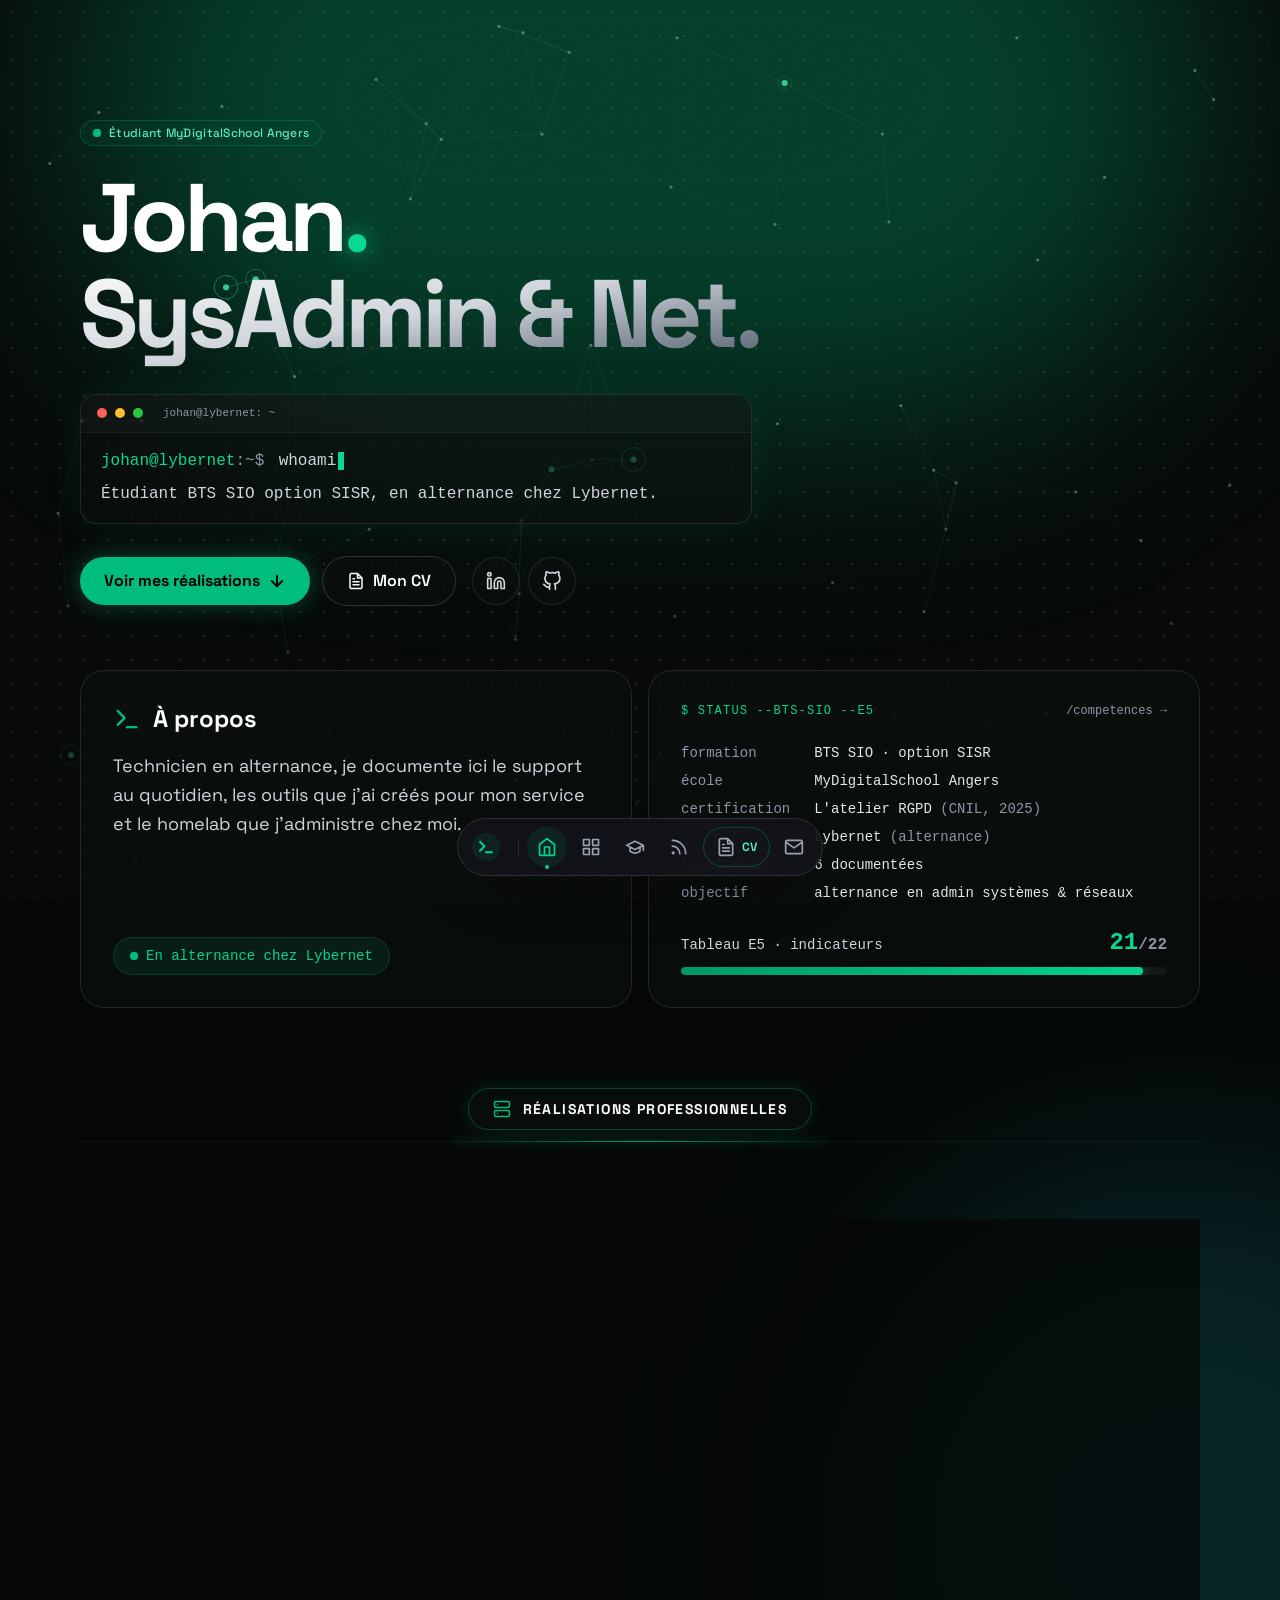
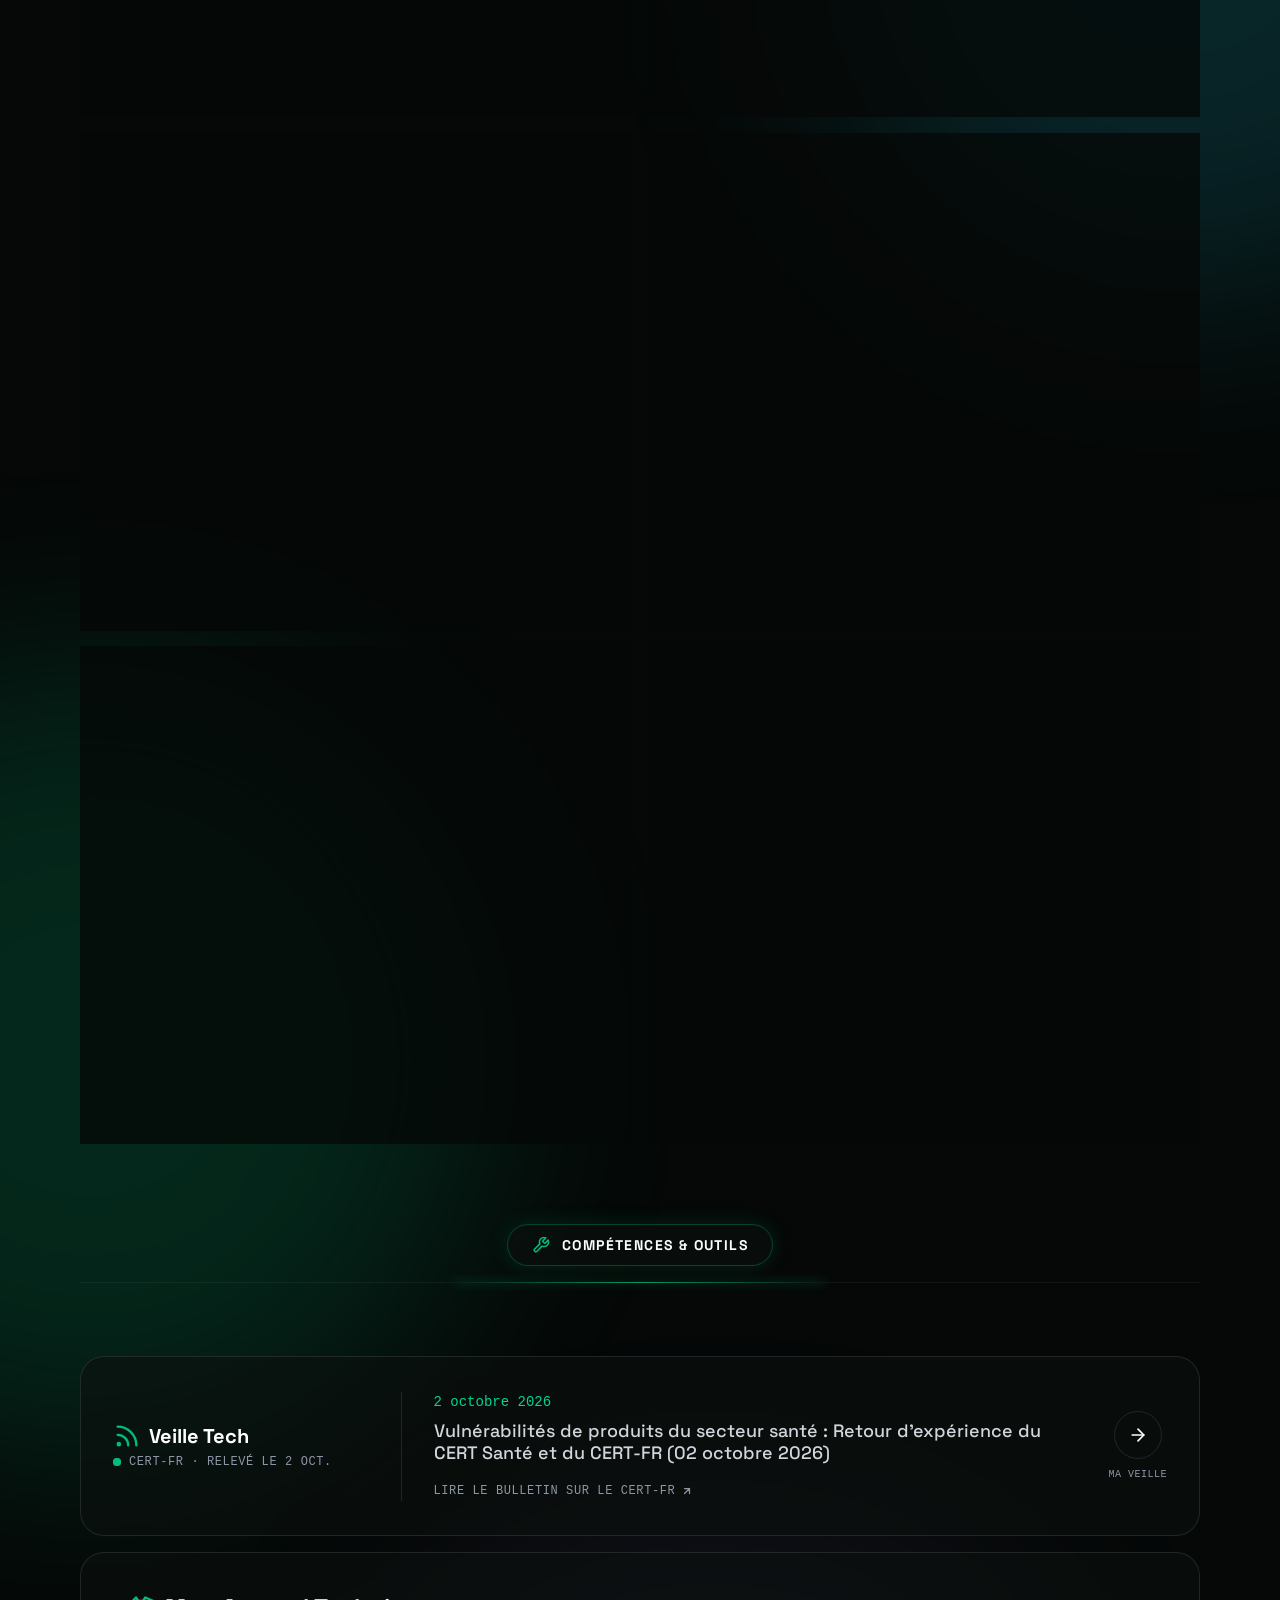
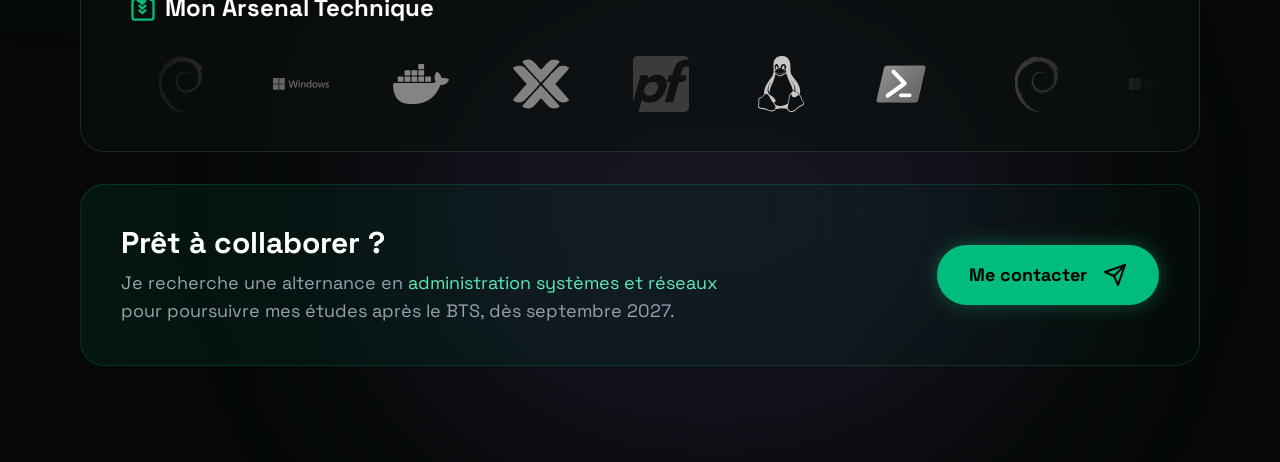
==== commit ee727d77: "Publication du 9cac8b6" ====
--- a/index.html
+++ b/index.html
@@ -1,5 +1,5 @@
 <!DOCTYPE html><html lang="fr" class="dark"> <head><meta charset="UTF-8"><meta name="viewport" content="width=device-width"><link rel="icon" type="image/png" href="/favicon.png"><meta name="generator" content="Astro v7.3.5"><meta name="description" content="Étudiant en BTS SIO option SISR, en alternance chez Lybernet / Carrefour Assurance : support et exploitation du parc, projets web, sensibilisation à la cybersécurité et homelab."><meta name="author" content="Johan Danais"><link rel="canonical" href="https://portfolio.aqualenis.fr/"><meta property="og:type" content="website"><meta property="og:site_name" content="Johan Danais — Portfolio"><meta property="og:locale" content="fr_FR"><meta property="og:url" content="https://portfolio.aqualenis.fr/"><meta property="og:title" content="Johan Danais — Administration Systèmes &amp; Réseaux"><meta property="og:description" content="Étudiant en BTS SIO option SISR, en alternance chez Lybernet / Carrefour Assurance : support et exploitation du parc, projets web, sensibilisation à la cybersécurité et homelab."><meta property="og:image" content="https://portfolio.aqualenis.fr/og-image.png"><meta property="og:image:width" content="1200"><meta property="og:image:height" content="630"><meta name="twitter:card" content="summary_large_image"><meta name="twitter:title" content="Johan Danais — Administration Systèmes &amp; Réseaux"><meta name="twitter:description" content="Étudiant en BTS SIO option SISR, en alternance chez Lybernet / Carrefour Assurance : support et exploitation du parc, projets web, sensibilisation à la cybersécurité et homelab."><meta name="twitter:image" content="https://portfolio.aqualenis.fr/og-image.png"><!-- Police hébergée avec le site (public/fonts) : aucune requête vers
-             un service tiers, le site fonctionne hors connexion. --><link rel="preload" href="/fonts/space-grotesk-latin-wght-normal.woff2" as="font" type="font/woff2" crossorigin><title>Johan Danais — Administration Systèmes &amp; Réseaux</title><meta name="astro-view-transitions-enabled" content="true"> <meta name="astro-view-transitions-fallback" content="animate"><script type="module" src="/_astro/ClientRouter.astro_astro_type_script_index_0_lang.BsCrBuAq.js"></script><meta http-equiv="content-security-policy" content="default-src 'self';img-src 'self' data:;font-src 'self';connect-src 'self';object-src 'none';base-uri 'self';form-action 'none'; script-src 'self' 'sha256-BF0290pkb3jxQsE7z00xR8Imp8X34FLC88L0lkMnrGw=' 'sha256-QzWFZi+FLIx23tnm9SBU4aEgx4x8DsuASP07mfqol/c=' 'sha256-0chmwFk0zaA528yFfGV7J9ppIpdfTPPULncDF3WG7Zs=' 'sha256-eIXWvAmxkr251LJZkjniEK5LcPF3NkapbJepohwYRIc=' 'sha256-Q2BPg90ZMplYY+FSdApNErhpWafg2hcRRbndmvxuL/Q=' 'sha256-Ya0pUYrC7nM5Cn/056TyVuEiz6dFGrzmkWzgON0pF0U=' 'sha256-SHXg3YtOAVshUMT3f+eElYDgbV0kaujWj8DSaXSS4Vs='; style-src 'self' ; style-src-elem 'self' 'unsafe-inline'; style-src-attr 'unsafe-inline';"><link rel="stylesheet" href="/_astro/Layout.R6ldLXRA.css"><link rel="stylesheet" href="/_astro/index.BngcFWS4.css"><style>[data-astro-transition-scope="astro-v5paxn7m-1"] { view-transition-name: visuel-veille-freshrss; }@layer astro { ::view-transition-old(visuel-veille-freshrss) { 
+             un service tiers, le site fonctionne hors connexion. --><link rel="preload" href="/fonts/space-grotesk-latin-wght-normal.woff2" as="font" type="font/woff2" crossorigin><title>Johan Danais — Administration Systèmes &amp; Réseaux</title><meta name="astro-view-transitions-enabled" content="true"> <meta name="astro-view-transitions-fallback" content="animate"><script type="module" src="/_astro/ClientRouter.astro_astro_type_script_index_0_lang.BsCrBuAq.js"></script><meta http-equiv="content-security-policy" content="default-src 'self';img-src 'self' data:;font-src 'self';connect-src 'self';object-src 'none';base-uri 'self';form-action 'none'; script-src 'self' 'sha256-BF0290pkb3jxQsE7z00xR8Imp8X34FLC88L0lkMnrGw=' 'sha256-QzWFZi+FLIx23tnm9SBU4aEgx4x8DsuASP07mfqol/c=' 'sha256-0chmwFk0zaA528yFfGV7J9ppIpdfTPPULncDF3WG7Zs=' 'sha256-eIXWvAmxkr251LJZkjniEK5LcPF3NkapbJepohwYRIc=' 'sha256-Q2BPg90ZMplYY+FSdApNErhpWafg2hcRRbndmvxuL/Q=' 'sha256-Ya0pUYrC7nM5Cn/056TyVuEiz6dFGrzmkWzgON0pF0U=' 'sha256-SHXg3YtOAVshUMT3f+eElYDgbV0kaujWj8DSaXSS4Vs='; style-src 'self' ; style-src-elem 'self' 'unsafe-inline'; style-src-attr 'unsafe-inline';"><link rel="stylesheet" href="/_astro/Layout.CaSwZXTl.css"><link rel="stylesheet" href="/_astro/index.BngcFWS4.css"><style>[data-astro-transition-scope="astro-v5paxn7m-1"] { view-transition-name: visuel-veille-freshrss; }@layer astro { ::view-transition-old(visuel-veille-freshrss) { 
 	animation-duration: 180ms;
 	animation-timing-function: cubic-bezier(0.76, 0, 0.24, 1);
 	animation-fill-mode: both;
@@ -453,7 +453,7 @@
                         service et le homelab que j'administre chez moi.
 </p> </div> <div class="mt-6 flex items-center gap-2 text-sm font-mono text-emerald-400 bg-emerald-500/10 px-4 py-2 rounded-full w-fit border border-emerald-500/20" data-astro-cid-lcdefpme> <span class="relative flex h-2 w-2" data-astro-cid-lcdefpme> <span class="animate-ping absolute inline-flex h-full w-full rounded-full bg-emerald-400 opacity-75" data-astro-cid-lcdefpme></span> <span class="relative inline-flex rounded-full h-2 w-2 bg-emerald-500" data-astro-cid-lcdefpme></span> </span>
 En alternance chez Lybernet
-</div> </div>  <a href="/competences" class="card md:col-span-2 p-8 flex flex-col justify-between gap-6 surface border border-white/10 rounded-3xl hover:border-emerald-500/50 transition group font-mono" data-astro-cid-lcdefpme> <div class="flex items-center justify-between" data-astro-cid-lcdefpme> <span class="text-xs uppercase tracking-widest text-emerald-400" data-astro-cid-lcdefpme>$ status --bts-sio --e5</span> <span class="text-xs text-muted group-hover:text-emerald-400 transition" data-astro-cid-lcdefpme>/competences →</span> </div> <dl class="grid grid-cols-[auto_1fr] gap-x-6 gap-y-2 text-sm" data-astro-cid-lcdefpme> <dt class="text-muted" data-astro-cid-lcdefpme>formation</dt> <dd class="text-gray-200" data-astro-cid-lcdefpme>BTS SIO · option SISR</dd> <dt class="text-muted" data-astro-cid-lcdefpme>école</dt> <dd class="text-gray-200" data-astro-cid-lcdefpme>MyDigitalSchool Angers</dd> <dt class="text-muted" data-astro-cid-lcdefpme>certification</dt> <dd class="text-gray-200" data-astro-cid-lcdefpme>L'atelier RGPD <span class="text-muted" data-astro-cid-lcdefpme>(CNIL, 2025)</span></dd> <dt class="text-muted" data-astro-cid-lcdefpme>entreprise</dt> <dd class="text-gray-200" data-astro-cid-lcdefpme>Lybernet <span class="text-muted" data-astro-cid-lcdefpme>(alternance)</span></dd> <dt class="text-muted" data-astro-cid-lcdefpme>réalisations</dt> <dd class="text-gray-200" data-astro-cid-lcdefpme>6 documentées</dd> <dt class="text-muted" data-astro-cid-lcdefpme>objectif</dt> <dd class="text-gray-200" data-astro-cid-lcdefpme>cybersécurité après le BTS</dd> </dl> <div data-astro-cid-lcdefpme> <div class="flex items-baseline justify-between mb-2" data-astro-cid-lcdefpme> <span class="text-sm text-gray-300" data-astro-cid-lcdefpme>Tableau E5 · indicateurs</span> <span class="text-2xl font-bold text-glow" data-astro-cid-lcdefpme>21<span class="text-muted text-base" data-astro-cid-lcdefpme>/22</span></span> </div> <div class="h-2 rounded-full bg-white/5 overflow-hidden" role="img" aria-label="21 indicateurs démontrés sur 22" data-astro-cid-lcdefpme> <div class="h-full rounded-full bg-linear-to-r from-emerald-600 to-emerald-400 shadow-[0_0_12px_rgba(16,185,129,0.6)]" style="width: 95%" data-astro-cid-lcdefpme></div> </div> </div> </a> <div id="projects" class="col-span-full w-full flex flex-col items-center mt-16 mb-2 relative z-10 scroll-mt-8" data-astro-cid-lcdefpme> <div class="absolute inset-0 flex items-center" aria-hidden="true" data-astro-cid-lcdefpme> <div class="w-full border-t border-white/5" data-astro-cid-lcdefpme></div> <div class="absolute left-1/2 -translate-x-1/2 w-2/3 md:w-1/3 h-px bg-linear-to-r from-transparent via-emerald-500/80 to-transparent shadow-[0_0_10px_rgba(16,185,129,0.8)]" data-astro-cid-lcdefpme></div> </div> <div class="relative surface px-5 md:px-6 py-2.5 border border-emerald-500/30 rounded-full flex items-center gap-3 shadow-[0_0_20px_rgba(16,185,129,0.15)]" data-astro-cid-lcdefpme> <svg xmlns="http://www.w3.org/2000/svg" width="18" height="18" viewBox="0 0 24 24" fill="none" stroke="currentColor" stroke-width="2" stroke-linecap="round" stroke-linejoin="round" class="text-emerald-500 shrink-0" aria-hidden="true" data-astro-cid-lcdefpme><rect x="2" y="2" width="20" height="8" rx="2" ry="2" data-astro-cid-lcdefpme></rect><rect x="2" y="14" width="20" height="8" rx="2" ry="2" data-astro-cid-lcdefpme></rect><line x1="6" y1="6" x2="6.01" y2="6" data-astro-cid-lcdefpme></line><line x1="6" y1="18" x2="6.01" y2="18" data-astro-cid-lcdefpme></line></svg> <h2 class="text-white font-bold text-xs md:text-sm tracking-wider md:tracking-widest uppercase whitespace-nowrap" data-astro-cid-lcdefpme>Réalisations professionnelles</h2> </div> </div> <a href="/projects/veille-freshrss" class="card md:col-span-2 group relative overflow-hidden rounded-3xl border border-white/10 surface hover:border-emerald-500/50 transition flex flex-col" data-astro-cid-lcdefpme> <div class="relative h-56 md:h-64 overflow-hidden bg-black/40" data-astro-cid-lcdefpme> <img data-astro-transition-scope="astro-v5paxn7m-1" src="/images/couvertures/veille-freshrss.webp" alt="" loading="lazy" decoding="async" class="h-full w-full object-cover transition duration-700 group-hover:scale-105 opacity-80 group-hover:opacity-100" data-astro-cid-lcdefpme> <div class="absolute inset-0 bg-linear-to-t from-[#0b0d0c] via-transparent to-transparent" data-astro-cid-lcdefpme></div> <span class="absolute top-4 left-4 px-3 py-1 text-xs font-bold text-black bg-emerald-400 rounded-full uppercase tracking-wider" data-astro-cid-lcdefpme> Homelab </span> </div> <div class="flex flex-col grow p-7 pt-5" data-astro-cid-lcdefpme> <h3 data-astro-transition-scope="astro-wuj5t7kd-2" class="text-2xl md:text-3xl font-bold text-white mb-2 group-hover:text-emerald-400 transition" data-astro-cid-lcdefpme> Veille auto-hébergée : FreshRSS et ma page de lecture </h3> <p class="text-gray-400 line-clamp-2 mb-6" data-astro-cid-lcdefpme> Déploiement de FreshRSS sur mon homelab (Docker, reverse proxy, VPN), organisation d&#39;une veille quotidienne triée automatiquement, page de lecture branchée sur son API, et relevé des favoris dans ce portfolio. </p> <div class="mt-auto flex flex-wrap items-center justify-between gap-3 pt-4 border-t border-white/5" data-astro-cid-lcdefpme> <div class="flex flex-wrap gap-2 font-mono text-[11px]" data-astro-cid-lcdefpme> <span class="px-2 py-0.5 rounded-md border border-emerald-500/30 bg-emerald-500/10 text-emerald-300" data-astro-cid-lcdefpme>
+</div> </div>  <a href="/competences" class="card md:col-span-2 p-8 flex flex-col justify-between gap-6 surface border border-white/10 rounded-3xl hover:border-emerald-500/50 transition group font-mono" data-astro-cid-lcdefpme> <div class="flex items-center justify-between" data-astro-cid-lcdefpme> <span class="text-xs uppercase tracking-widest text-emerald-400" data-astro-cid-lcdefpme>$ status --bts-sio --e5</span> <span class="text-xs text-muted group-hover:text-emerald-400 transition" data-astro-cid-lcdefpme>/competences →</span> </div> <dl class="grid grid-cols-[auto_1fr] gap-x-6 gap-y-2 text-sm" data-astro-cid-lcdefpme> <dt class="text-muted" data-astro-cid-lcdefpme>formation</dt> <dd class="text-gray-200" data-astro-cid-lcdefpme>BTS SIO · option SISR</dd> <dt class="text-muted" data-astro-cid-lcdefpme>école</dt> <dd class="text-gray-200" data-astro-cid-lcdefpme>MyDigitalSchool Angers</dd> <dt class="text-muted" data-astro-cid-lcdefpme>certification</dt> <dd class="text-gray-200" data-astro-cid-lcdefpme>L'atelier RGPD <span class="text-muted" data-astro-cid-lcdefpme>(CNIL, 2025)</span></dd> <dt class="text-muted" data-astro-cid-lcdefpme>entreprise</dt> <dd class="text-gray-200" data-astro-cid-lcdefpme>Lybernet <span class="text-muted" data-astro-cid-lcdefpme>(alternance)</span></dd> <dt class="text-muted" data-astro-cid-lcdefpme>réalisations</dt> <dd class="text-gray-200" data-astro-cid-lcdefpme>6 documentées</dd> <dt class="text-muted" data-astro-cid-lcdefpme>objectif</dt> <dd class="text-gray-200" data-astro-cid-lcdefpme>alternance en admin systèmes &amp; réseaux</dd> </dl> <div data-astro-cid-lcdefpme> <div class="flex items-baseline justify-between mb-2" data-astro-cid-lcdefpme> <span class="text-sm text-gray-300" data-astro-cid-lcdefpme>Tableau E5 · indicateurs</span> <span class="text-2xl font-bold text-glow" data-astro-cid-lcdefpme>21<span class="text-muted text-base" data-astro-cid-lcdefpme>/22</span></span> </div> <div class="h-2 rounded-full bg-white/5 overflow-hidden" role="img" aria-label="21 indicateurs démontrés sur 22" data-astro-cid-lcdefpme> <div class="h-full rounded-full bg-linear-to-r from-emerald-600 to-emerald-400 shadow-[0_0_12px_rgba(16,185,129,0.6)]" style="width: 95%" data-astro-cid-lcdefpme></div> </div> </div> </a> <div id="projects" class="col-span-full w-full flex flex-col items-center mt-16 mb-2 relative z-10 scroll-mt-8" data-astro-cid-lcdefpme> <div class="absolute inset-0 flex items-center" aria-hidden="true" data-astro-cid-lcdefpme> <div class="w-full border-t border-white/5" data-astro-cid-lcdefpme></div> <div class="absolute left-1/2 -translate-x-1/2 w-2/3 md:w-1/3 h-px bg-linear-to-r from-transparent via-emerald-500/80 to-transparent shadow-[0_0_10px_rgba(16,185,129,0.8)]" data-astro-cid-lcdefpme></div> </div> <div class="relative surface px-5 md:px-6 py-2.5 border border-emerald-500/30 rounded-full flex items-center gap-3 shadow-[0_0_20px_rgba(16,185,129,0.15)]" data-astro-cid-lcdefpme> <svg xmlns="http://www.w3.org/2000/svg" width="18" height="18" viewBox="0 0 24 24" fill="none" stroke="currentColor" stroke-width="2" stroke-linecap="round" stroke-linejoin="round" class="text-emerald-500 shrink-0" aria-hidden="true" data-astro-cid-lcdefpme><rect x="2" y="2" width="20" height="8" rx="2" ry="2" data-astro-cid-lcdefpme></rect><rect x="2" y="14" width="20" height="8" rx="2" ry="2" data-astro-cid-lcdefpme></rect><line x1="6" y1="6" x2="6.01" y2="6" data-astro-cid-lcdefpme></line><line x1="6" y1="18" x2="6.01" y2="18" data-astro-cid-lcdefpme></line></svg> <h2 class="text-white font-bold text-xs md:text-sm tracking-wider md:tracking-widest uppercase whitespace-nowrap" data-astro-cid-lcdefpme>Réalisations professionnelles</h2> </div> </div> <a href="/projects/veille-freshrss" class="card md:col-span-2 group relative overflow-hidden rounded-3xl border border-white/10 surface hover:border-emerald-500/50 transition flex flex-col" data-astro-cid-lcdefpme> <div class="relative h-56 md:h-64 overflow-hidden bg-black/40" data-astro-cid-lcdefpme> <img data-astro-transition-scope="astro-v5paxn7m-1" src="/images/couvertures/veille-freshrss.webp" alt="" loading="lazy" decoding="async" class="h-full w-full object-cover transition duration-700 group-hover:scale-105 opacity-80 group-hover:opacity-100" data-astro-cid-lcdefpme> <div class="absolute inset-0 bg-linear-to-t from-[#0b0d0c] via-transparent to-transparent" data-astro-cid-lcdefpme></div> <span class="absolute top-4 left-4 px-3 py-1 text-xs font-bold text-black bg-emerald-400 rounded-full uppercase tracking-wider" data-astro-cid-lcdefpme> Homelab </span> </div> <div class="flex flex-col grow p-7 pt-5" data-astro-cid-lcdefpme> <h3 data-astro-transition-scope="astro-wuj5t7kd-2" class="text-2xl md:text-3xl font-bold text-white mb-2 group-hover:text-emerald-400 transition" data-astro-cid-lcdefpme> Veille auto-hébergée : FreshRSS et ma page de lecture </h3> <p class="text-gray-400 line-clamp-2 mb-6" data-astro-cid-lcdefpme> Déploiement de FreshRSS sur mon homelab (Docker, reverse proxy, VPN), organisation d&#39;une veille quotidienne triée automatiquement, page de lecture branchée sur son API, et relevé des favoris dans ce portfolio. </p> <div class="mt-auto flex flex-wrap items-center justify-between gap-3 pt-4 border-t border-white/5" data-astro-cid-lcdefpme> <div class="flex flex-wrap gap-2 font-mono text-[11px]" data-astro-cid-lcdefpme> <span class="px-2 py-0.5 rounded-md border border-emerald-500/30 bg-emerald-500/10 text-emerald-300" data-astro-cid-lcdefpme>
 E5 · 7 indicateurs </span>  <span class="px-2 py-0.5 text-muted" data-astro-cid-lcdefpme>depuis oct. 2026</span> </div> <span class="text-sm font-semibold text-emerald-400 inline-flex items-center gap-1" data-astro-cid-lcdefpme>
 Lire
 <span class="transition-transform group-hover:translate-x-1" aria-hidden="true" data-astro-cid-lcdefpme>→</span> </span> </div> </div> </a><a href="/projects/support-exploitation" class="card md:col-span-2 group relative overflow-hidden rounded-3xl border border-white/10 surface hover:border-emerald-500/50 transition flex flex-col" data-astro-cid-lcdefpme> <div class="relative h-56 md:h-64 overflow-hidden bg-black/40" data-astro-cid-lcdefpme> <img data-astro-transition-scope="astro-v5paxn7m-3" src="/images/couvertures/support-exploitation.webp" alt="" loading="lazy" decoding="async" class="h-full w-full object-cover transition duration-700 group-hover:scale-105 opacity-80 group-hover:opacity-100" data-astro-cid-lcdefpme> <div class="absolute inset-0 bg-linear-to-t from-[#0b0d0c] via-transparent to-transparent" data-astro-cid-lcdefpme></div> <span class="absolute top-4 left-4 px-3 py-1 text-xs font-bold text-black bg-emerald-400 rounded-full uppercase tracking-wider" data-astro-cid-lcdefpme> Exploitation </span> </div> <div class="flex flex-col grow p-7 pt-5" data-astro-cid-lcdefpme> <h3 data-astro-transition-scope="astro-wuj5t7kd-4" class="text-2xl md:text-3xl font-bold text-white mb-2 group-hover:text-emerald-400 transition" data-astro-cid-lcdefpme> Support N1/N2 et exploitation du parc informatique </h3> <p class="text-gray-400 line-clamp-2 mb-6" data-astro-cid-lcdefpme> Mon quotidien d&#39;alternant au service informatique, du niveau 1 au niveau 2 : traitement des tickets, vérifications matinales, masterisation et réparation des postes, migration vers Windows 11, gestion des droits dans l&#39;Active Directory et suivi des escalades. </p> <div class="mt-auto flex flex-wrap items-center justify-between gap-3 pt-4 border-t border-white/5" data-astro-cid-lcdefpme> <div class="flex flex-wrap gap-2 font-mono text-[11px]" data-astro-cid-lcdefpme> <span class="px-2 py-0.5 rounded-md border border-emerald-500/30 bg-emerald-500/10 text-emerald-300" data-astro-cid-lcdefpme>
@@ -483,11 +483,11 @@
 Ma veille
 </span> </div> </div> <div class="card md:col-span-4 p-8 surface border border-white/10 rounded-3xl flex flex-col justify-center gap-8 group hover:border-emerald-500/30 transition relative overflow-hidden min-h-[200px]" data-astro-cid-lcdefpme> <h3 class="text-white text-2xl font-bold flex items-center gap-2 z-10 px-4" data-astro-cid-lcdefpme> <svg xmlns="http://www.w3.org/2000/svg" width="28" height="28" viewBox="0 0 24 24" fill="none" stroke="currentColor" stroke-width="2" stroke-linecap="round" stroke-linejoin="round" class="text-emerald-500" data-astro-cid-lcdefpme><path d="m9 14 2.5 2.5 2.5-2.5" data-astro-cid-lcdefpme></path><path d="m9 10 2.5 2.5 2.5-2.5" data-astro-cid-lcdefpme></path><path d="m9 6 2.5 2.5 2.5-2.5" data-astro-cid-lcdefpme></path><path d="M3 6v14a2 2 0 0 0 2 2h14a2 2 0 0 0 2-2V6l-7-3-2 3H8L6 3Z" data-astro-cid-lcdefpme></path></svg>
 Mon Arsenal Technique
-</h3> <div class="relative w-full overflow-hidden mask-fade z-10" data-astro-cid-lcdefpme> <div class="flex w-max animate-marquee hover:pause items-center" data-astro-cid-lcdefpme> <div class="flex gap-16 items-center px-10" data-astro-cid-lcdefpme> <img src="/icons/debian.svg" class="w-14 h-14 grayscale hover:grayscale-0 transition duration-300 skill-icon" alt="Debian" data-name="Debian GNU/Linux" data-cat="Système d'exploitation" data-desc="La base de mon serveur personnel : une VM Debian sur laquelle tournent tous mes services en conteneurs." data-astro-cid-lcdefpme> <img src="/icons/windows.svg" class="w-14 h-14 grayscale hover:grayscale-0 transition duration-300 skill-icon" alt="Windows" data-name="Windows Server" data-cat="Système d'exploitation" data-desc="Active Directory au travail : groupes de sécurité, et choix des OU qui déterminent les GPO appliquées aux postes. DNS et DHCP en TP." data-astro-cid-lcdefpme> <img src="/icons/docker.svg" class="w-14 h-14 grayscale hover:grayscale-0 transition duration-300 skill-icon" alt="Docker" data-name="Docker" data-cat="Conteneurisation" data-desc="Mes services auto-hébergés tournent en conteneurs, décrits avec Docker Compose et publiés derrière un reverse proxy." data-astro-cid-lcdefpme> <img src="/icons/proxmox.svg" class="w-14 h-14 grayscale hover:grayscale-0 transition duration-300 skill-icon" alt="Proxmox" data-name="Proxmox VE" data-cat="Hyperviseur" data-desc="L'hyperviseur de mon homelab : il héberge la VM Debian qui fait tourner mes services." data-astro-cid-lcdefpme> <img src="/icons/pfsense.svg" class="w-14 h-14 grayscale hover:grayscale-0 transition duration-300 skill-icon" alt="pfSense" data-name="pfSense" data-cat="Sécurité &amp; Réseau" data-desc="Pare-feu et routeur open source, pratiqué en TP pendant le BTS, notamment pour la segmentation en VLAN." data-astro-cid-lcdefpme> <img src="/icons/linux.svg" class="w-14 h-14 grayscale hover:grayscale-0 transition duration-300 skill-icon" alt="Linux" data-name="Shell &amp; Kernel" data-cat="Système" data-desc="La ligne de commande au quotidien sur mon serveur : SSH, Docker, journaux, permissions." data-astro-cid-lcdefpme> <img src="/icons/powershell.svg" class="w-14 h-14 grayscale hover:grayscale-0 transition duration-300 skill-icon" alt="PowerShell" data-name="PowerShell" data-cat="Scripting" data-desc="Les bases du scripting Windows : de petits scripts pour automatiser des tâches répétitives." data-astro-cid-lcdefpme> </div> <div class="flex gap-16 items-center px-10" data-astro-cid-lcdefpme> <img src="/icons/debian.svg" class="w-14 h-14 grayscale hover:grayscale-0 transition duration-300 skill-icon" alt="Debian" data-name="Debian GNU/Linux" data-cat="Système d'exploitation" data-desc="La base de mon serveur personnel : une VM Debian sur laquelle tournent tous mes services en conteneurs." data-astro-cid-lcdefpme> <img src="/icons/windows.svg" class="w-14 h-14 grayscale hover:grayscale-0 transition duration-300 skill-icon" alt="Windows" data-name="Windows Server" data-cat="Système d'exploitation" data-desc="Active Directory au travail : groupes de sécurité, et choix des OU qui déterminent les GPO appliquées aux postes. DNS et DHCP en TP." data-astro-cid-lcdefpme> <img src="/icons/docker.svg" class="w-14 h-14 grayscale hover:grayscale-0 transition duration-300 skill-icon" alt="Docker" data-name="Docker" data-cat="Conteneurisation" data-desc="Mes services auto-hébergés tournent en conteneurs, décrits avec Docker Compose et publiés derrière un reverse proxy." data-astro-cid-lcdefpme> <img src="/icons/proxmox.svg" class="w-14 h-14 grayscale hover:grayscale-0 transition duration-300 skill-icon" alt="Proxmox" data-name="Proxmox VE" data-cat="Hyperviseur" data-desc="L'hyperviseur de mon homelab : il héberge la VM Debian qui fait tourner mes services." data-astro-cid-lcdefpme> <img src="/icons/pfsense.svg" class="w-14 h-14 grayscale hover:grayscale-0 transition duration-300 skill-icon" alt="pfSense" data-name="pfSense" data-cat="Sécurité &amp; Réseau" data-desc="Pare-feu et routeur open source, pratiqué en TP pendant le BTS, notamment pour la segmentation en VLAN." data-astro-cid-lcdefpme> <img src="/icons/linux.svg" class="w-14 h-14 grayscale hover:grayscale-0 transition duration-300 skill-icon" alt="Linux" data-name="Shell &amp; Kernel" data-cat="Système" data-desc="La ligne de commande au quotidien sur mon serveur : SSH, Docker, journaux, permissions." data-astro-cid-lcdefpme> <img src="/icons/powershell.svg" class="w-14 h-14 grayscale hover:grayscale-0 transition duration-300 skill-icon" alt="PowerShell" data-name="PowerShell" data-cat="Scripting" data-desc="Les bases du scripting Windows : de petits scripts pour automatiser des tâches répétitives." data-astro-cid-lcdefpme> </div> </div> </div> </div> <a href="mailto:johan.danais@gmail.com?subject=Contact%20Portfolio%20-%20Alternance%20en%20cybers%C3%A9curit%C3%A9" class="card md:col-span-4 p-8 md:p-10 bg-linear-to-r from-emerald-900/20 to-emerald-900/5 border border-emerald-500/20 rounded-3xl flex flex-col md:flex-row items-center justify-between gap-6 group hover:border-emerald-500/50 transition mt-4 mb-20" data-astro-cid-lcdefpme> <div class="text-center md:text-left" data-astro-cid-lcdefpme> <h3 class="text-2xl md:text-3xl font-bold text-white mb-2" data-astro-cid-lcdefpme>
+</h3> <div class="relative w-full overflow-hidden mask-fade z-10" data-astro-cid-lcdefpme> <div class="flex w-max animate-marquee hover:pause items-center" data-astro-cid-lcdefpme> <div class="flex gap-16 items-center px-10" data-astro-cid-lcdefpme> <img src="/icons/debian.svg" class="w-14 h-14 grayscale hover:grayscale-0 transition duration-300 skill-icon" alt="Debian" data-name="Debian GNU/Linux" data-cat="Système d'exploitation" data-desc="La base de mon serveur personnel : une VM Debian sur laquelle tournent tous mes services en conteneurs." data-astro-cid-lcdefpme> <img src="/icons/windows.svg" class="w-14 h-14 grayscale hover:grayscale-0 transition duration-300 skill-icon" alt="Windows" data-name="Windows Server" data-cat="Système d'exploitation" data-desc="Active Directory au travail : groupes de sécurité, et choix des OU qui déterminent les GPO appliquées aux postes. DNS et DHCP en TP." data-astro-cid-lcdefpme> <img src="/icons/docker.svg" class="w-14 h-14 grayscale hover:grayscale-0 transition duration-300 skill-icon" alt="Docker" data-name="Docker" data-cat="Conteneurisation" data-desc="Mes services auto-hébergés tournent en conteneurs, décrits avec Docker Compose et publiés derrière un reverse proxy." data-astro-cid-lcdefpme> <img src="/icons/proxmox.svg" class="w-14 h-14 grayscale hover:grayscale-0 transition duration-300 skill-icon" alt="Proxmox" data-name="Proxmox VE" data-cat="Hyperviseur" data-desc="L'hyperviseur de mon homelab : il héberge la VM Debian qui fait tourner mes services." data-astro-cid-lcdefpme> <img src="/icons/pfsense.svg" class="w-14 h-14 grayscale hover:grayscale-0 transition duration-300 skill-icon" alt="pfSense" data-name="pfSense" data-cat="Sécurité &amp; Réseau" data-desc="Pare-feu et routeur open source, pratiqué en TP pendant le BTS, notamment pour la segmentation en VLAN." data-astro-cid-lcdefpme> <img src="/icons/linux.svg" class="w-14 h-14 grayscale hover:grayscale-0 transition duration-300 skill-icon" alt="Linux" data-name="Shell &amp; Kernel" data-cat="Système" data-desc="La ligne de commande au quotidien sur mon serveur : SSH, Docker, journaux, permissions." data-astro-cid-lcdefpme> <img src="/icons/powershell.svg" class="w-14 h-14 grayscale hover:grayscale-0 transition duration-300 skill-icon" alt="PowerShell" data-name="PowerShell" data-cat="Scripting" data-desc="Les bases du scripting Windows : de petits scripts pour automatiser des tâches répétitives." data-astro-cid-lcdefpme> </div> <div class="flex gap-16 items-center px-10" data-astro-cid-lcdefpme> <img src="/icons/debian.svg" class="w-14 h-14 grayscale hover:grayscale-0 transition duration-300 skill-icon" alt="Debian" data-name="Debian GNU/Linux" data-cat="Système d'exploitation" data-desc="La base de mon serveur personnel : une VM Debian sur laquelle tournent tous mes services en conteneurs." data-astro-cid-lcdefpme> <img src="/icons/windows.svg" class="w-14 h-14 grayscale hover:grayscale-0 transition duration-300 skill-icon" alt="Windows" data-name="Windows Server" data-cat="Système d'exploitation" data-desc="Active Directory au travail : groupes de sécurité, et choix des OU qui déterminent les GPO appliquées aux postes. DNS et DHCP en TP." data-astro-cid-lcdefpme> <img src="/icons/docker.svg" class="w-14 h-14 grayscale hover:grayscale-0 transition duration-300 skill-icon" alt="Docker" data-name="Docker" data-cat="Conteneurisation" data-desc="Mes services auto-hébergés tournent en conteneurs, décrits avec Docker Compose et publiés derrière un reverse proxy." data-astro-cid-lcdefpme> <img src="/icons/proxmox.svg" class="w-14 h-14 grayscale hover:grayscale-0 transition duration-300 skill-icon" alt="Proxmox" data-name="Proxmox VE" data-cat="Hyperviseur" data-desc="L'hyperviseur de mon homelab : il héberge la VM Debian qui fait tourner mes services." data-astro-cid-lcdefpme> <img src="/icons/pfsense.svg" class="w-14 h-14 grayscale hover:grayscale-0 transition duration-300 skill-icon" alt="pfSense" data-name="pfSense" data-cat="Sécurité &amp; Réseau" data-desc="Pare-feu et routeur open source, pratiqué en TP pendant le BTS, notamment pour la segmentation en VLAN." data-astro-cid-lcdefpme> <img src="/icons/linux.svg" class="w-14 h-14 grayscale hover:grayscale-0 transition duration-300 skill-icon" alt="Linux" data-name="Shell &amp; Kernel" data-cat="Système" data-desc="La ligne de commande au quotidien sur mon serveur : SSH, Docker, journaux, permissions." data-astro-cid-lcdefpme> <img src="/icons/powershell.svg" class="w-14 h-14 grayscale hover:grayscale-0 transition duration-300 skill-icon" alt="PowerShell" data-name="PowerShell" data-cat="Scripting" data-desc="Les bases du scripting Windows : de petits scripts pour automatiser des tâches répétitives." data-astro-cid-lcdefpme> </div> </div> </div> </div> <a href="mailto:johan.danais@gmail.com?subject=Contact%20Portfolio%20-%20Alternance%20en%20administration%20syst%C3%A8mes%20et%20r%C3%A9seaux" class="card md:col-span-4 p-8 md:p-10 bg-linear-to-r from-emerald-900/20 to-emerald-900/5 border border-emerald-500/20 rounded-3xl flex flex-col md:flex-row items-center justify-between gap-6 group hover:border-emerald-500/50 transition mt-4 mb-20" data-astro-cid-lcdefpme> <div class="text-center md:text-left" data-astro-cid-lcdefpme> <h3 class="text-2xl md:text-3xl font-bold text-white mb-2" data-astro-cid-lcdefpme>
 Prêt à collaborer ?
 </h3> <p class="text-gray-400 text-base md:text-lg text-balance" data-astro-cid-lcdefpme>
 Je recherche une alternance en
-<span class="text-emerald-300" data-astro-cid-lcdefpme>cybersécurité</span> pour
+<span class="text-emerald-300" data-astro-cid-lcdefpme>administration systèmes et réseaux</span> pour
                         poursuivre mes études après le BTS, dès septembre 2027.
 </p> </div> <div class="flex shrink-0 items-center gap-4 bg-emerald-500 text-black px-6 md:px-8 py-4 rounded-full font-bold text-base md:text-lg whitespace-nowrap group-hover:scale-105 transition shadow-[0_0_20px_rgba(16,185,129,0.4)]" data-astro-cid-lcdefpme> <span data-astro-cid-lcdefpme>Me contacter</span> <svg xmlns="http://www.w3.org/2000/svg" width="24" height="24" viewBox="0 0 24 24" fill="none" stroke="currentColor" stroke-width="2" stroke-linecap="round" stroke-linejoin="round" data-astro-cid-lcdefpme><path d="m22 2-7 20-4-9-9-4Z" data-astro-cid-lcdefpme></path><path d="M22 2 11 13" data-astro-cid-lcdefpme></path></svg> </div> </a> </div> </main>  <div id="tooltip" aria-hidden="true" class="fixed pointer-events-none opacity-0 z-999 transition-opacity duration-200" data-astro-cid-lcdefpme> <div class="bg-[#0f0f0f]/95 backdrop-blur-md border border-emerald-500/50 p-4 rounded-xl shadow-[0_0_20px_rgba(16,185,129,0.2)] max-w-[250px]" data-astro-cid-lcdefpme> <div class="flex items-center gap-3 mb-2" data-astro-cid-lcdefpme> <div id="tooltip-icon" class="w-8 h-8 flex items-center justify-center bg-white/5 rounded-lg p-1" data-astro-cid-lcdefpme></div> <div data-astro-cid-lcdefpme> <h4 id="tooltip-name" class="text-emerald-400 font-bold leading-none uppercase tracking-wider text-sm" data-astro-cid-lcdefpme>
 Nom
--- a/_astro/Layout.CaSwZXTl.css
+++ b/_astro/Layout.CaSwZXTl.css
@@ -0,0 +1 @@
+.astro-route-announcer{clip:rect(0 0 0 0);clip-path:inset(50%);white-space:nowrap;width:1px;height:1px;position:absolute;top:0;left:0;overflow:hidden}@layer properties{@supports (((-webkit-hyphens:none)) and (not (margin-trim:inline))) or ((-moz-orient:inline) and (not (color:rgb(from red r g b)))){*,:before,:after,::backdrop{--tw-translate-x:0;--tw-translate-y:0;--tw-translate-z:0;--tw-scale-x:1;--tw-scale-y:1;--tw-scale-z:1;--tw-rotate-x:initial;--tw-rotate-y:initial;--tw-rotate-z:initial;--tw-skew-x:initial;--tw-skew-y:initial;--tw-space-y-reverse:0;--tw-border-style:solid;--tw-gradient-position:initial;--tw-gradient-from:#0000;--tw-gradient-via:#0000;--tw-gradient-to:#0000;--tw-gradient-stops:initial;--tw-gradient-via-stops:initial;--tw-gradient-from-position:0%;--tw-gradient-via-position:50%;--tw-gradient-to-position:100%;--tw-leading:initial;--tw-font-weight:initial;--tw-tracking:initial;--tw-ordinal:initial;--tw-slashed-zero:initial;--tw-numeric-figure:initial;--tw-numeric-spacing:initial;--tw-numeric-fraction:initial;--tw-shadow:0 0 #0000;--tw-shadow-color:initial;--tw-shadow-alpha:100%;--tw-inset-shadow:0 0 #0000;--tw-inset-shadow-color:initial;--tw-inset-shadow-alpha:100%;--tw-ring-color:initial;--tw-ring-shadow:0 0 #0000;--tw-inset-ring-color:initial;--tw-inset-ring-shadow:0 0 #0000;--tw-ring-inset:initial;--tw-ring-offset-width:0px;--tw-ring-offset-color:#fff;--tw-ring-offset-shadow:0 0 #0000;--tw-outline-style:solid;--tw-blur:initial;--tw-brightness:initial;--tw-contrast:initial;--tw-grayscale:initial;--tw-hue-rotate:initial;--tw-invert:initial;--tw-opacity:initial;--tw-saturate:initial;--tw-sepia:initial;--tw-drop-shadow:initial;--tw-drop-shadow-color:initial;--tw-drop-shadow-alpha:100%;--tw-drop-shadow-size:initial;--tw-backdrop-blur:initial;--tw-backdrop-brightness:initial;--tw-backdrop-contrast:initial;--tw-backdrop-grayscale:initial;--tw-backdrop-hue-rotate:initial;--tw-backdrop-invert:initial;--tw-backdrop-opacity:initial;--tw-backdrop-saturate:initial;--tw-backdrop-sepia:initial;--tw-duration:initial;--tw-ease:initial;--tw-text-shadow-color:initial;--tw-text-shadow-alpha:100%;--tw-content:""}}}@layer theme{:root,:host{--font-sans:"Space Grotesk", sans-serif;--font-mono:ui-monospace, SFMono-Regular, Menlo, Monaco, Consolas, "Liberation Mono", "Courier New", monospace;--color-amber-300:oklch(87.9% .169 91.605);--color-amber-400:oklch(82.8% .189 84.429);--color-emerald-300:oklch(84.5% .143 164.978);--color-emerald-400:oklch(76.5% .177 163.223);--color-emerald-500:oklch(69.6% .17 162.48);--color-emerald-600:oklch(59.6% .145 163.225);--color-emerald-900:oklch(37.8% .077 168.94);--color-gray-100:oklch(96.7% .003 264.542);--color-gray-200:oklch(92.8% .006 264.531);--color-gray-300:oklch(87.2% .01 258.338);--color-gray-400:oklch(70.7% .022 261.325);--color-gray-500:oklch(55.1% .027 264.364);--color-gray-600:oklch(44.6% .03 256.802);--color-gray-800:oklch(27.8% .033 256.848);--color-black:#000;--color-white:#fff;--spacing:.25rem;--container-2xl:42rem;--container-4xl:56rem;--container-6xl:72rem;--text-xs:.75rem;--text-xs--line-height:calc(1 / .75);--text-sm:.875rem;--text-sm--line-height:calc(1.25 / .875);--text-base:1rem;--text-base--line-height:calc(1.5 / 1);--text-lg:1.125rem;--text-lg--line-height:calc(1.75 / 1.125);--text-xl:1.25rem;--text-xl--line-height:calc(1.75 / 1.25);--text-2xl:1.5rem;--text-2xl--line-height:calc(2 / 1.5);--text-3xl:1.875rem;--text-3xl--line-height:calc(2.25 / 1.875);--text-4xl:2.25rem;--text-4xl--line-height:calc(2.5 / 2.25);--text-5xl:3rem;--text-5xl--line-height:1;--text-6xl:3.75rem;--text-6xl--line-height:1;--text-7xl:4.5rem;--text-7xl--line-height:1;--text-8xl:6rem;--text-8xl--line-height:1;--font-weight-medium:500;--font-weight-semibold:600;--font-weight-bold:700;--tracking-tighter:-.05em;--tracking-normal:0em;--tracking-wide:.025em;--tracking-wider:.05em;--tracking-widest:.1em;--leading-tight:1.25;--leading-snug:1.375;--leading-relaxed:1.625;--radius-sm:.25rem;--radius-md:.375rem;--radius-lg:.5rem;--radius-xl:.75rem;--radius-2xl:1rem;--radius-3xl:1.5rem;--ease-out:cubic-bezier(0, 0, .2, 1);--ease-in-out:cubic-bezier(.4, 0, .2, 1);--animate-ping:ping 1s cubic-bezier(0, 0, .2, 1) infinite;--animate-pulse:pulse 2s cubic-bezier(.4, 0, .6, 1) infinite;--blur-sm:8px;--blur-md:12px;--default-transition-duration:.15s;--default-transition-timing-function:cubic-bezier(.4, 0, .2, 1);--default-font-family:var(--font-sans);--default-mono-font-family:var(--font-mono);--color-muted:#8e97a6;--color-surface:oklch(17% .008 170/.62);--color-void:oklch(13% .008 170);--color-glow:oklch(78% .17 162)}}@layer base{*,:after,:before,::backdrop{box-sizing:border-box;border:0 solid;margin:0;padding:0}::file-selector-button{box-sizing:border-box;border:0 solid;margin:0;padding:0}html,:host{-webkit-text-size-adjust:100%;tab-size:4;line-height:1.5;font-family:var(--default-font-family,-apple-system, BlinkMacSystemFont, "Segoe UI", Roboto, "Helvetica Neue", "Noto Sans", Arial, sans-serif, "Apple Color Emoji", "Segoe UI Emoji", "Segoe UI Symbol", "Noto Color Emoji");font-feature-settings:var(--default-font-feature-settings,normal);font-variation-settings:var(--default-font-variation-settings,normal);-webkit-tap-highlight-color:transparent}hr{height:0;color:inherit;border-top-width:1px}abbr:where([title]){text-decoration:underline dotted}h1,h2,h3,h4,h5,h6{font-size:inherit;font-weight:inherit}a{color:inherit;-webkit-text-decoration:inherit;-webkit-text-decoration:inherit;-webkit-text-decoration:inherit;text-decoration:inherit}b,strong{font-weight:bolder}code,kbd,samp,pre{font-family:var(--default-mono-font-family,ui-monospace, SFMono-Regular, Menlo, Monaco, Consolas, "Liberation Mono", "Courier New", monospace);font-feature-settings:var(--default-mono-font-feature-settings,normal);font-variation-settings:var(--default-mono-font-variation-settings,normal);font-size:1em}small{font-size:80%}sub,sup{vertical-align:baseline;font-size:75%;line-height:0;position:relative}sub{bottom:-.25em}sup{top:-.5em}table{text-indent:0;border-color:inherit;border-collapse:collapse}:-moz-focusring:where(:not(iframe)){outline:auto}progress{vertical-align:baseline}summary{display:list-item}ol,ul,menu{list-style:none}img,svg,video,canvas,audio,iframe,embed,object{vertical-align:middle;display:block}img,video{max-width:100%;height:auto}button,input,select,optgroup,textarea{font:inherit;font-feature-settings:inherit;font-variation-settings:inherit;letter-spacing:inherit;color:inherit;opacity:1;background-color:#0000;border-radius:0}::file-selector-button{font:inherit;font-feature-settings:inherit;font-variation-settings:inherit;letter-spacing:inherit;color:inherit;opacity:1;background-color:#0000;border-radius:0}:where(select:is([multiple],[size])) optgroup{font-weight:bolder}:where(select:is([multiple],[size])) optgroup option{padding-inline-start:20px}::file-selector-button{margin-inline-end:4px}::placeholder{opacity:1}@supports (not ((-webkit-appearance:-apple-pay-button))) or (contain-intrinsic-size:1px){::placeholder{color:currentColor}@supports (color:color-mix(in lab, red, red)){::placeholder{color:color-mix(in oklab, currentcolor 50%, transparent)}}}textarea{resize:vertical}::-webkit-search-decoration{-webkit-appearance:none}::-webkit-date-and-time-value{min-height:1lh;text-align:inherit}::-webkit-datetime-edit{display:inline-flex}::-webkit-datetime-edit-fields-wrapper{padding:0}::-webkit-datetime-edit{padding-block:0}::-webkit-datetime-edit-year-field{padding-block:0}::-webkit-datetime-edit-month-field{padding-block:0}::-webkit-datetime-edit-day-field{padding-block:0}::-webkit-datetime-edit-hour-field{padding-block:0}::-webkit-datetime-edit-minute-field{padding-block:0}::-webkit-datetime-edit-second-field{padding-block:0}::-webkit-datetime-edit-millisecond-field{padding-block:0}::-webkit-datetime-edit-meridiem-field{padding-block:0}::-webkit-calendar-picker-indicator{line-height:1}:-moz-ui-invalid{box-shadow:none}button,input:where([type=button],[type=reset],[type=submit]){appearance:button}::file-selector-button{appearance:button}::-webkit-inner-spin-button{height:auto}::-webkit-outer-spin-button{height:auto}[hidden]:where(:not([hidden=until-found])){display:none!important}*,:after,:before,::backdrop{border-color:var(--color-gray-200,currentcolor)}::file-selector-button{border-color:var(--color-gray-200,currentcolor)}}@layer components;@layer utilities{.pointer-events-none{pointer-events:none}.visible{visibility:visible}.absolute{position:absolute}.fixed{position:fixed}.relative{position:relative}.sticky{position:sticky}.inset-0{inset:0}.inset-1\.5{inset:calc(var(--spacing) * 1.5)}.-top-10{top:calc(var(--spacing) * -10)}.top-0{top:0}.top-1\/2{top:50%}.top-4{top:calc(var(--spacing) * 4)}.top-24{top:calc(var(--spacing) * 24)}.right-4{right:calc(var(--spacing) * 4)}.-bottom-0\.5{bottom:calc(var(--spacing) * -.5)}.bottom-0{bottom:0}.bottom-6{bottom:calc(var(--spacing) * 6)}.left-0{left:0}.left-1\/2{left:50%}.left-4{left:calc(var(--spacing) * 4)}.z-0{z-index:0}.z-10{z-index:10}.z-20{z-index:20}.z-50{z-index:50}.z-999{z-index:999}.z-\[-1\]{z-index:-1}.col-span-full{grid-column:1/-1}.container{width:100%}@media (width>=40rem){.container{max-width:40rem}}@media (width>=48rem){.container{max-width:48rem}}@media (width>=64rem){.container{max-width:64rem}}@media (width>=80rem){.container{max-width:80rem}}@media (width>=96rem){.container{max-width:96rem}}.m-auto{margin:auto}.mx-1{margin-inline:var(--spacing)}.mx-1\.5{margin-inline:calc(var(--spacing) * 1.5)}.mx-auto{margin-inline:auto}.mt-0\.5{margin-top:calc(var(--spacing) * .5)}.mt-1{margin-top:var(--spacing)}.mt-2{margin-top:calc(var(--spacing) * 2)}.mt-3{margin-top:calc(var(--spacing) * 3)}.mt-4{margin-top:calc(var(--spacing) * 4)}.mt-6{margin-top:calc(var(--spacing) * 6)}.mt-8{margin-top:calc(var(--spacing) * 8)}.mt-16{margin-top:calc(var(--spacing) * 16)}.mt-\[12vh\]{margin-top:12vh}.mt-auto{margin-top:auto}.mr-2{margin-right:calc(var(--spacing) * 2)}.mb-0{margin-bottom:0}.mb-1{margin-bottom:var(--spacing)}.mb-2{margin-bottom:calc(var(--spacing) * 2)}.mb-3{margin-bottom:calc(var(--spacing) * 3)}.mb-4{margin-bottom:calc(var(--spacing) * 4)}.mb-6{margin-bottom:calc(var(--spacing) * 6)}.mb-8{margin-bottom:calc(var(--spacing) * 8)}.mb-12{margin-bottom:calc(var(--spacing) * 12)}.mb-14{margin-bottom:calc(var(--spacing) * 14)}.mb-16{margin-bottom:calc(var(--spacing) * 16)}.mb-20{margin-bottom:calc(var(--spacing) * 20)}.ml-1{margin-left:var(--spacing)}.ml-3{margin-left:calc(var(--spacing) * 3)}.ml-4{margin-left:calc(var(--spacing) * 4)}.ml-auto{margin-left:auto}.line-clamp-2{-webkit-line-clamp:2;-webkit-box-orient:vertical;display:-webkit-box;overflow:hidden}.block{display:block}.contents{display:contents}.flex{display:flex}.flow-root{display:flow-root}.grid{display:grid}.hidden{display:none}.inline{display:inline}.inline-flex{display:inline-flex}.table{display:table}.h-1{height:var(--spacing)}.h-2{height:calc(var(--spacing) * 2)}.h-2\.5{height:calc(var(--spacing) * 2.5)}.h-4{height:calc(var(--spacing) * 4)}.h-7{height:calc(var(--spacing) * 7)}.h-8{height:calc(var(--spacing) * 8)}.h-10{height:calc(var(--spacing) * 10)}.h-12{height:calc(var(--spacing) * 12)}.h-14{height:calc(var(--spacing) * 14)}.h-20{height:calc(var(--spacing) * 20)}.h-56{height:calc(var(--spacing) * 56)}.h-64{height:calc(var(--spacing) * 64)}.h-84{height:calc(var(--spacing) * 84)}.h-\[220px\]{height:220px}.h-\[400px\]{height:400px}.h-full{height:100%}.h-px{height:1px}.max-h-\[50vh\]{max-height:50vh}.min-h-8{min-height:calc(var(--spacing) * 8)}.min-h-\[200px\]{min-height:200px}.min-h-screen{min-height:100vh}.w-1{width:var(--spacing)}.w-2{width:calc(var(--spacing) * 2)}.w-2\.5{width:calc(var(--spacing) * 2.5)}.w-2\/3{width:66.6667%}.w-8{width:calc(var(--spacing) * 8)}.w-10{width:calc(var(--spacing) * 10)}.w-12{width:calc(var(--spacing) * 12)}.w-14{width:calc(var(--spacing) * 14)}.w-20{width:calc(var(--spacing) * 20)}.w-\[34\%\]{width:34%}.w-\[min\(640px\,calc\(100vw-2rem\)\)\]{width:min(640px,100vw - 2rem)}.w-fit{width:fit-content}.w-full{width:100%}.w-max{width:max-content}.w-px{width:1px}.max-w-2xl{max-width:var(--container-2xl)}.max-w-4xl{max-width:var(--container-4xl)}.max-w-6xl{max-width:var(--container-6xl)}.max-w-\[250px\]{max-width:250px}.min-w-0{min-width:0}.min-w-7{min-width:calc(var(--spacing) * 7)}.min-w-\[820px\]{min-width:820px}.flex-none{flex:none}.flex-shrink{flex-shrink:1}.shrink-0{flex-shrink:0}.grow{flex-grow:1}.border-collapse{border-collapse:collapse}.origin-left{transform-origin:0}.-translate-x-1\/2{--tw-translate-x:calc(calc(1 / 2 * 100%) * -1);translate:var(--tw-translate-x) var(--tw-translate-y)}.-translate-y-1\/2{--tw-translate-y:calc(calc(1 / 2 * 100%) * -1);translate:var(--tw-translate-x) var(--tw-translate-y)}.scale-x-0{--tw-scale-x:0%;scale:var(--tw-scale-x) var(--tw-scale-y)}.transform{transform:var(--tw-rotate-x,) var(--tw-rotate-y,) var(--tw-rotate-z,) var(--tw-skew-x,) var(--tw-skew-y,)}.animate-ping{animation:var(--animate-ping)}.animate-pulse{animation:var(--animate-pulse)}.cursor-pointer{cursor:pointer}.resize{resize:both}.scroll-mt-8{scroll-margin-top:calc(var(--spacing) * 8)}.scroll-mt-24{scroll-margin-top:calc(var(--spacing) * 24)}.auto-rows-\[180px\]{grid-auto-rows:180px}.auto-rows-\[minmax\(180px\,auto\)\]{grid-auto-rows:minmax(180px,auto)}.grid-cols-1{grid-template-columns:repeat(1,minmax(0,1fr))}.grid-cols-2{grid-template-columns:repeat(2,minmax(0,1fr))}.grid-cols-\[auto_1fr\]{grid-template-columns:auto 1fr}.flex-col{flex-direction:column}.flex-wrap{flex-wrap:wrap}.items-baseline{align-items:baseline}.items-center{align-items:center}.items-end{align-items:flex-end}.items-start{align-items:flex-start}.justify-between{justify-content:space-between}.justify-center{justify-content:center}.gap-0\.5{gap:calc(var(--spacing) * .5)}.gap-1{gap:var(--spacing)}.gap-1\.5{gap:calc(var(--spacing) * 1.5)}.gap-2{gap:calc(var(--spacing) * 2)}.gap-3{gap:calc(var(--spacing) * 3)}.gap-4{gap:calc(var(--spacing) * 4)}.gap-6{gap:calc(var(--spacing) * 6)}.gap-8{gap:calc(var(--spacing) * 8)}.gap-16{gap:calc(var(--spacing) * 16)}:where(.space-y-2>:not(:last-child)){--tw-space-y-reverse:0;margin-block-start:calc(calc(var(--spacing) * 2) * var(--tw-space-y-reverse));margin-block-end:calc(calc(var(--spacing) * 2) * calc(1 - var(--tw-space-y-reverse)))}:where(.space-y-3>:not(:last-child)){--tw-space-y-reverse:0;margin-block-start:calc(calc(var(--spacing) * 3) * var(--tw-space-y-reverse));margin-block-end:calc(calc(var(--spacing) * 3) * calc(1 - var(--tw-space-y-reverse)))}:where(.space-y-4>:not(:last-child)){--tw-space-y-reverse:0;margin-block-start:calc(calc(var(--spacing) * 4) * var(--tw-space-y-reverse));margin-block-end:calc(calc(var(--spacing) * 4) * calc(1 - var(--tw-space-y-reverse)))}:where(.space-y-5>:not(:last-child)){--tw-space-y-reverse:0;margin-block-start:calc(calc(var(--spacing) * 5) * var(--tw-space-y-reverse));margin-block-end:calc(calc(var(--spacing) * 5) * calc(1 - var(--tw-space-y-reverse)))}:where(.space-y-12>:not(:last-child)){--tw-space-y-reverse:0;margin-block-start:calc(calc(var(--spacing) * 12) * var(--tw-space-y-reverse));margin-block-end:calc(calc(var(--spacing) * 12) * calc(1 - var(--tw-space-y-reverse)))}.gap-x-0\.5{column-gap:calc(var(--spacing) * .5)}.gap-x-3{column-gap:calc(var(--spacing) * 3)}.gap-x-4{column-gap:calc(var(--spacing) * 4)}.gap-x-6{column-gap:calc(var(--spacing) * 6)}.gap-y-1{row-gap:var(--spacing)}.gap-y-2{row-gap:calc(var(--spacing) * 2)}.truncate{text-overflow:ellipsis;white-space:nowrap;overflow:hidden}.overflow-hidden{overflow:hidden}.overflow-x-auto{overflow-x:auto}.overflow-x-hidden{overflow-x:hidden}.overflow-y-auto{overflow-y:auto}.rounded{border-radius:.25rem}.rounded-2xl{border-radius:var(--radius-2xl)}.rounded-3xl{border-radius:var(--radius-3xl)}.rounded-full{border-radius:2147483647px}.rounded-lg{border-radius:var(--radius-lg)}.rounded-md{border-radius:var(--radius-md)}.rounded-sm{border-radius:var(--radius-sm)}.rounded-xl{border-radius:var(--radius-xl)}.border{border-style:var(--tw-border-style);border-width:1px}.border-y{border-block-style:var(--tw-border-style);border-block-width:1px}.border-t{border-top-style:var(--tw-border-style);border-top-width:1px}.border-b{border-bottom-style:var(--tw-border-style);border-bottom-width:1px}.border-l{border-left-style:var(--tw-border-style);border-left-width:1px}.border-l-2{border-left-style:var(--tw-border-style);border-left-width:2px}.border-dashed{--tw-border-style:dashed;border-style:dashed}.border-\[\#2d3039\]{border-color:#2d3039}.border-amber-400\/30{border-color:#fcbb004d}@supports (color:color-mix(in lab, red, red)){.border-amber-400\/30{border-color:color-mix(in oklab, var(--color-amber-400) 30%, transparent)}}.border-emerald-500\/20{border-color:#00bb7f33}@supports (color:color-mix(in lab, red, red)){.border-emerald-500\/20{border-color:color-mix(in oklab, var(--color-emerald-500) 20%, transparent)}}.border-emerald-500\/25{border-color:#00bb7f40}@supports (color:color-mix(in lab, red, red)){.border-emerald-500\/25{border-color:color-mix(in oklab, var(--color-emerald-500) 25%, transparent)}}.border-emerald-500\/30{border-color:#00bb7f4d}@supports (color:color-mix(in lab, red, red)){.border-emerald-500\/30{border-color:color-mix(in oklab, var(--color-emerald-500) 30%, transparent)}}.border-emerald-500\/50{border-color:#00bb7f80}@supports (color:color-mix(in lab, red, red)){.border-emerald-500\/50{border-color:color-mix(in oklab, var(--color-emerald-500) 50%, transparent)}}.border-white\/5{border-color:#ffffff0d}@supports (color:color-mix(in lab, red, red)){.border-white\/5{border-color:color-mix(in oklab, var(--color-white) 5%, transparent)}}.border-white\/10{border-color:#ffffff1a}@supports (color:color-mix(in lab, red, red)){.border-white\/10{border-color:color-mix(in oklab, var(--color-white) 10%, transparent)}}.border-white\/15{border-color:#ffffff26}@supports (color:color-mix(in lab, red, red)){.border-white\/15{border-color:color-mix(in oklab, var(--color-white) 15%, transparent)}}.surface{background-color:var(--color-surface);-webkit-backdrop-filter:blur(14px)saturate(140%)}.bg-\[\#0d1110\]{background-color:#0d1110}.bg-\[\#0f0f0f\]\/80{background-color:oklab(16.8416% -4.47035e-8 1.49012e-8/.8)}.bg-\[\#0f0f0f\]\/95{background-color:oklab(16.8416% -4.47035e-8 1.49012e-8/.95)}.bg-\[\#28c840\]{background-color:#28c840}.bg-\[\#13151a\]{background-color:#13151a}.bg-\[\#13151a\]\/85{background-color:oklab(19.5847% -.000341676 -.0105488/.85)}.bg-\[\#020202\]{background-color:#020202}.bg-\[\#febc2e\]{background-color:#febc2e}.bg-\[\#ff5f57\]{background-color:#ff5f57}.bg-amber-400\/\[0\.03\]{background-color:#fcbb0008}@supports (color:color-mix(in lab, red, red)){.bg-amber-400\/\[0\.03\]{background-color:color-mix(in oklab, var(--color-amber-400) 3%, transparent)}}.bg-black\/40{background-color:#0006}@supports (color:color-mix(in lab, red, red)){.bg-black\/40{background-color:color-mix(in oklab, var(--color-black) 40%, transparent)}}.bg-emerald-400{background-color:var(--color-emerald-400)}.bg-emerald-500{background-color:var(--color-emerald-500)}.bg-emerald-500\/5{background-color:#00bb7f0d}@supports (color:color-mix(in lab, red, red)){.bg-emerald-500\/5{background-color:color-mix(in oklab, var(--color-emerald-500) 5%, transparent)}}.bg-emerald-500\/10{background-color:#00bb7f1a}@supports (color:color-mix(in lab, red, red)){.bg-emerald-500\/10{background-color:color-mix(in oklab, var(--color-emerald-500) 10%, transparent)}}.bg-emerald-500\/15{background-color:#00bb7f26}@supports (color:color-mix(in lab, red, red)){.bg-emerald-500\/15{background-color:color-mix(in oklab, var(--color-emerald-500) 15%, transparent)}}.bg-emerald-500\/\[0\.06\]{background-color:#00bb7f0f}@supports (color:color-mix(in lab, red, red)){.bg-emerald-500\/\[0\.06\]{background-color:color-mix(in oklab, var(--color-emerald-500) 6%, transparent)}}.bg-emerald-900\/20{background-color:#004e3b33}@supports (color:color-mix(in lab, red, red)){.bg-emerald-900\/20{background-color:color-mix(in oklab, var(--color-emerald-900) 20%, transparent)}}.bg-emerald-900\/30{background-color:#004e3b4d}@supports (color:color-mix(in lab, red, red)){.bg-emerald-900\/30{background-color:color-mix(in oklab, var(--color-emerald-900) 30%, transparent)}}.bg-gray-800{background-color:var(--color-gray-800)}.bg-transparent{background-color:#0000}.bg-void{background-color:var(--color-void)}.bg-white\/5{background-color:#ffffff0d}@supports (color:color-mix(in lab, red, red)){.bg-white\/5{background-color:color-mix(in oklab, var(--color-white) 5%, transparent)}}.bg-white\/10{background-color:#ffffff1a}@supports (color:color-mix(in lab, red, red)){.bg-white\/10{background-color:color-mix(in oklab, var(--color-white) 10%, transparent)}}.bg-white\/\[0\.02\]{background-color:#ffffff05}@supports (color:color-mix(in lab, red, red)){.bg-white\/\[0\.02\]{background-color:color-mix(in oklab, var(--color-white) 2%, transparent)}}.bg-linear-to-br{--tw-gradient-position:to bottom right}@supports (background-image:linear-gradient(in lab, red, red)){.bg-linear-to-br{--tw-gradient-position:to bottom right in oklab}}.bg-linear-to-br{background-image:linear-gradient(var(--tw-gradient-stops))}.bg-linear-to-r{--tw-gradient-position:to right}@supports (background-image:linear-gradient(in lab, red, red)){.bg-linear-to-r{--tw-gradient-position:to right in oklab}}.bg-linear-to-r{background-image:linear-gradient(var(--tw-gradient-stops))}.bg-linear-to-t{--tw-gradient-position:to top}@supports (background-image:linear-gradient(in lab, red, red)){.bg-linear-to-t{--tw-gradient-position:to top in oklab}}.bg-linear-to-t{background-image:linear-gradient(var(--tw-gradient-stops))}.bg-\[linear-gradient\(rgba\(16\,185\,129\,0\.05\)_1px\,transparent_1px\)\,linear-gradient\(90deg\,rgba\(16\,185\,129\,0\.05\)_1px\,transparent_1px\)\]{background-image:linear-gradient(#10b9810d 1px,#0000 1px),linear-gradient(90deg,#10b9810d 1px,#0000 1px)}.from-\[\#0b0d0c\]{--tw-gradient-from:#0b0d0c;--tw-gradient-stops:var(--tw-gradient-via-stops,var(--tw-gradient-position), var(--tw-gradient-from) var(--tw-gradient-from-position), var(--tw-gradient-to) var(--tw-gradient-to-position))}.from-emerald-600{--tw-gradient-from:var(--color-emerald-600);--tw-gradient-stops:var(--tw-gradient-via-stops,var(--tw-gradient-position), var(--tw-gradient-from) var(--tw-gradient-from-position), var(--tw-gradient-to) var(--tw-gradient-to-position))}.from-emerald-900\/20{--tw-gradient-from:#004e3b33}@supports (color:color-mix(in lab, red, red)){.from-emerald-900\/20{--tw-gradient-from:color-mix(in oklab, var(--color-emerald-900) 20%, transparent)}}.from-emerald-900\/20{--tw-gradient-stops:var(--tw-gradient-via-stops,var(--tw-gradient-position), var(--tw-gradient-from) var(--tw-gradient-from-position), var(--tw-gradient-to) var(--tw-gradient-to-position))}.from-transparent{--tw-gradient-from:transparent;--tw-gradient-stops:var(--tw-gradient-via-stops,var(--tw-gradient-position), var(--tw-gradient-from) var(--tw-gradient-from-position), var(--tw-gradient-to) var(--tw-gradient-to-position))}.from-void\/70{--tw-gradient-from:#050807b3}@supports (color:color-mix(in lab, red, red)){.from-void\/70{--tw-gradient-from:color-mix(in oklab, var(--color-void) 70%, transparent)}}.from-void\/70{--tw-gradient-stops:var(--tw-gradient-via-stops,var(--tw-gradient-position), var(--tw-gradient-from) var(--tw-gradient-from-position), var(--tw-gradient-to) var(--tw-gradient-to-position))}.from-white{--tw-gradient-from:var(--color-white);--tw-gradient-stops:var(--tw-gradient-via-stops,var(--tw-gradient-position), var(--tw-gradient-from) var(--tw-gradient-from-position), var(--tw-gradient-to) var(--tw-gradient-to-position))}.via-emerald-500\/80{--tw-gradient-via:#00bb7fcc}@supports (color:color-mix(in lab, red, red)){.via-emerald-500\/80{--tw-gradient-via:color-mix(in oklab, var(--color-emerald-500) 80%, transparent)}}.via-emerald-500\/80{--tw-gradient-via-stops:var(--tw-gradient-position), var(--tw-gradient-from) var(--tw-gradient-from-position), var(--tw-gradient-via) var(--tw-gradient-via-position), var(--tw-gradient-to) var(--tw-gradient-to-position);--tw-gradient-stops:var(--tw-gradient-via-stops)}.via-gray-300{--tw-gradient-via:var(--color-gray-300);--tw-gradient-via-stops:var(--tw-gradient-position), var(--tw-gradient-from) var(--tw-gradient-from-position), var(--tw-gradient-via) var(--tw-gradient-via-position), var(--tw-gradient-to) var(--tw-gradient-to-position);--tw-gradient-stops:var(--tw-gradient-via-stops)}.via-transparent{--tw-gradient-via:transparent;--tw-gradient-via-stops:var(--tw-gradient-position), var(--tw-gradient-from) var(--tw-gradient-from-position), var(--tw-gradient-via) var(--tw-gradient-via-position), var(--tw-gradient-to) var(--tw-gradient-to-position);--tw-gradient-stops:var(--tw-gradient-via-stops)}.to-emerald-400{--tw-gradient-to:var(--color-emerald-400);--tw-gradient-stops:var(--tw-gradient-via-stops,var(--tw-gradient-position), var(--tw-gradient-from) var(--tw-gradient-from-position), var(--tw-gradient-to) var(--tw-gradient-to-position))}.to-emerald-900\/5{--tw-gradient-to:#004e3b0d}@supports (color:color-mix(in lab, red, red)){.to-emerald-900\/5{--tw-gradient-to:color-mix(in oklab, var(--color-emerald-900) 5%, transparent)}}.to-emerald-900\/5{--tw-gradient-stops:var(--tw-gradient-via-stops,var(--tw-gradient-position), var(--tw-gradient-from) var(--tw-gradient-from-position), var(--tw-gradient-to) var(--tw-gradient-to-position))}.to-gray-600{--tw-gradient-to:var(--color-gray-600);--tw-gradient-stops:var(--tw-gradient-via-stops,var(--tw-gradient-position), var(--tw-gradient-from) var(--tw-gradient-from-position), var(--tw-gradient-to) var(--tw-gradient-to-position))}.to-transparent{--tw-gradient-to:transparent;--tw-gradient-stops:var(--tw-gradient-via-stops,var(--tw-gradient-position), var(--tw-gradient-from) var(--tw-gradient-from-position), var(--tw-gradient-to) var(--tw-gradient-to-position))}.\[mask-image\:linear-gradient\(to_bottom\,black_30\%\,transparent\)\]{-webkit-mask-image:linear-gradient(#000 30%,#0000);mask-image:linear-gradient(#000 30%,#0000)}.bg-\[size\:24px_24px\]{background-size:24px 24px}.bg-size-\[50px_50px\]{background-size:50px 50px}.bg-size-\[…\]{background-size:…}.bg-clip-text{-webkit-background-clip:text;background-clip:text}.object-contain{object-fit:contain}.object-cover{object-fit:cover}.p-0{padding:0}.p-1{padding:var(--spacing)}.p-2{padding:calc(var(--spacing) * 2)}.p-3{padding:calc(var(--spacing) * 3)}.p-4{padding:calc(var(--spacing) * 4)}.p-5{padding:calc(var(--spacing) * 5)}.p-6{padding:calc(var(--spacing) * 6)}.p-7{padding:calc(var(--spacing) * 7)}.p-8{padding:calc(var(--spacing) * 8)}.px-0\.5{padding-inline:calc(var(--spacing) * .5)}.px-1\.5{padding-inline:calc(var(--spacing) * 1.5)}.px-2{padding-inline:calc(var(--spacing) * 2)}.px-3{padding-inline:calc(var(--spacing) * 3)}.px-4{padding-inline:calc(var(--spacing) * 4)}.px-5{padding-inline:calc(var(--spacing) * 5)}.px-6{padding-inline:calc(var(--spacing) * 6)}.px-10{padding-inline:calc(var(--spacing) * 10)}.py-0\.5{padding-block:calc(var(--spacing) * .5)}.py-1{padding-block:var(--spacing)}.py-1\.5{padding-block:calc(var(--spacing) * 1.5)}.py-2{padding-block:calc(var(--spacing) * 2)}.py-2\.5{padding-block:calc(var(--spacing) * 2.5)}.py-3{padding-block:calc(var(--spacing) * 3)}.py-4{padding-block:calc(var(--spacing) * 4)}.py-6{padding-block:calc(var(--spacing) * 6)}.py-12{padding-block:calc(var(--spacing) * 12)}.pt-2{padding-top:calc(var(--spacing) * 2)}.pt-4{padding-top:calc(var(--spacing) * 4)}.pt-5{padding-top:calc(var(--spacing) * 5)}.pt-10{padding-top:calc(var(--spacing) * 10)}.pt-20{padding-top:calc(var(--spacing) * 20)}.pb-12{padding-bottom:calc(var(--spacing) * 12)}.pb-32{padding-bottom:calc(var(--spacing) * 32)}.pl-0{padding-left:0}.pl-4{padding-left:calc(var(--spacing) * 4)}.pl-5{padding-left:calc(var(--spacing) * 5)}.pl-6{padding-left:calc(var(--spacing) * 6)}.text-center{text-align:center}.text-left{text-align:left}.text-right{text-align:right}.align-bottom{vertical-align:bottom}.align-middle{vertical-align:middle}.align-top{vertical-align:top}.font-\[\'Space_Grotesk\'\]{font-family:Space Grotesk}.font-mono{font-family:var(--font-mono)}.font-sans{font-family:var(--font-sans)}.text-2xl{font-size:var(--text-2xl);line-height:var(--tw-leading,var(--text-2xl--line-height))}.text-3xl{font-size:var(--text-3xl);line-height:var(--tw-leading,var(--text-3xl--line-height))}.text-4xl{font-size:var(--text-4xl);line-height:var(--tw-leading,var(--text-4xl--line-height))}.text-5xl{font-size:var(--text-5xl);line-height:var(--tw-leading,var(--text-5xl--line-height))}.text-6xl{font-size:var(--text-6xl);line-height:var(--tw-leading,var(--text-6xl--line-height))}.text-base{font-size:var(--text-base);line-height:var(--tw-leading,var(--text-base--line-height))}.text-lg{font-size:var(--text-lg);line-height:var(--tw-leading,var(--text-lg--line-height))}.text-sm{font-size:var(--text-sm);line-height:var(--tw-leading,var(--text-sm--line-height))}.text-xl{font-size:var(--text-xl);line-height:var(--tw-leading,var(--text-xl--line-height))}.text-xs{font-size:var(--text-xs);line-height:var(--tw-leading,var(--text-xs--line-height))}.text-\[10px\]{font-size:10px}.text-\[11px\]{font-size:11px}.leading-none{--tw-leading:1;line-height:1}.leading-relaxed{--tw-leading:var(--leading-relaxed);line-height:var(--leading-relaxed)}.leading-snug{--tw-leading:var(--leading-snug);line-height:var(--leading-snug)}.leading-tight{--tw-leading:var(--leading-tight);line-height:var(--leading-tight)}.font-bold{--tw-font-weight:var(--font-weight-bold);font-weight:var(--font-weight-bold)}.font-medium{--tw-font-weight:var(--font-weight-medium);font-weight:var(--font-weight-medium)}.font-semibold{--tw-font-weight:var(--font-weight-semibold);font-weight:var(--font-weight-semibold)}.tracking-\[0\.5em\]{--tw-tracking:.5em;letter-spacing:.5em}.tracking-normal{--tw-tracking:var(--tracking-normal);letter-spacing:var(--tracking-normal)}.tracking-tighter{--tw-tracking:var(--tracking-tighter);letter-spacing:var(--tracking-tighter)}.tracking-wide{--tw-tracking:var(--tracking-wide);letter-spacing:var(--tracking-wide)}.tracking-wider{--tw-tracking:var(--tracking-wider);letter-spacing:var(--tracking-wider)}.tracking-widest{--tw-tracking:var(--tracking-widest);letter-spacing:var(--tracking-widest)}.text-balance{text-wrap:balance}.text-wrap{text-wrap:wrap}.whitespace-nowrap{white-space:nowrap}.text-amber-300{color:var(--color-amber-300)}.text-amber-300\/80{color:#ffd236cc}@supports (color:color-mix(in lab, red, red)){.text-amber-300\/80{color:color-mix(in oklab, var(--color-amber-300) 80%, transparent)}}.text-black{color:var(--color-black)}.text-emerald-300{color:var(--color-emerald-300)}.text-emerald-300\/80{color:#5ee9b5cc}@supports (color:color-mix(in lab, red, red)){.text-emerald-300\/80{color:color-mix(in oklab, var(--color-emerald-300) 80%, transparent)}}.text-emerald-400{color:var(--color-emerald-400)}.text-emerald-500{color:var(--color-emerald-500)}.text-glow{color:var(--color-glow)}.text-gray-100{color:var(--color-gray-100)}.text-gray-200{color:var(--color-gray-200)}.text-gray-300{color:var(--color-gray-300)}.text-gray-400{color:var(--color-gray-400)}.text-gray-500{color:var(--color-gray-500)}.text-muted{color:var(--color-muted)}.text-transparent{color:#0000}.text-white{color:var(--color-white)}.text-white\/10{color:#ffffff1a}@supports (color:color-mix(in lab, red, red)){.text-white\/10{color:color-mix(in oklab, var(--color-white) 10%, transparent)}}.text-white\/20{color:#fff3}@supports (color:color-mix(in lab, red, red)){.text-white\/20{color:color-mix(in oklab, var(--color-white) 20%, transparent)}}.text-white\/30{color:#ffffff4d}@supports (color:color-mix(in lab, red, red)){.text-white\/30{color:color-mix(in oklab, var(--color-white) 30%, transparent)}}.normal-case{text-transform:none}.uppercase{text-transform:uppercase}.italic{font-style:italic}.tabular-nums{--tw-numeric-spacing:tabular-nums;font-variant-numeric:var(--tw-ordinal,) var(--tw-slashed-zero,) var(--tw-numeric-figure,) var(--tw-numeric-spacing,) var(--tw-numeric-fraction,)}.underline{text-decoration-line:underline}.decoration-emerald-500\/40{text-decoration-color:#00bb7f66}@supports (color:color-mix(in lab, red, red)){.decoration-emerald-500\/40{-webkit-text-decoration-color:color-mix(in oklab, var(--color-emerald-500) 40%, transparent);-webkit-text-decoration-color:color-mix(in oklab, var(--color-emerald-500) 40%, transparent);text-decoration-color:color-mix(in oklab, var(--color-emerald-500) 40%, transparent)}}.decoration-emerald-500\/50{text-decoration-color:#00bb7f80}@supports (color:color-mix(in lab, red, red)){.decoration-emerald-500\/50{-webkit-text-decoration-color:color-mix(in oklab, var(--color-emerald-500) 50%, transparent);-webkit-text-decoration-color:color-mix(in oklab, var(--color-emerald-500) 50%, transparent);text-decoration-color:color-mix(in oklab, var(--color-emerald-500) 50%, transparent)}}.underline-offset-2{text-underline-offset:2px}.antialiased{-webkit-font-smoothing:antialiased;-moz-osx-font-smoothing:grayscale}.opacity-0{opacity:0}.opacity-30{opacity:.3}.opacity-40{opacity:.4}.opacity-50{opacity:.5}.opacity-75{opacity:.75}.opacity-80{opacity:.8}.opacity-100{opacity:1}.shadow-2xl{--tw-shadow:0 25px 50px -12px var(--tw-shadow-color,#00000040);box-shadow:var(--tw-inset-shadow), var(--tw-inset-ring-shadow), var(--tw-ring-offset-shadow), var(--tw-ring-shadow), var(--tw-shadow)}.shadow-\[0_0_10px_rgba\(16\,185\,129\,0\.6\)\]{--tw-shadow:0 0 10px var(--tw-shadow-color,#10b98199);box-shadow:var(--tw-inset-shadow), var(--tw-inset-ring-shadow), var(--tw-ring-offset-shadow), var(--tw-ring-shadow), var(--tw-shadow)}.shadow-\[0_0_10px_rgba\(16\,185\,129\,0\.8\)\]{--tw-shadow:0 0 10px var(--tw-shadow-color,#10b981cc);box-shadow:var(--tw-inset-shadow), var(--tw-inset-ring-shadow), var(--tw-ring-offset-shadow), var(--tw-ring-shadow), var(--tw-shadow)}.shadow-\[0_0_12px_rgba\(16\,185\,129\,0\.6\)\]{--tw-shadow:0 0 12px var(--tw-shadow-color,#10b98199);box-shadow:var(--tw-inset-shadow), var(--tw-inset-ring-shadow), var(--tw-ring-offset-shadow), var(--tw-ring-shadow), var(--tw-shadow)}.shadow-\[0_0_15px_rgba\(16\,185\,129\,0\.1\)\]{--tw-shadow:0 0 15px var(--tw-shadow-color,#10b9811a);box-shadow:var(--tw-inset-shadow), var(--tw-inset-ring-shadow), var(--tw-ring-offset-shadow), var(--tw-ring-shadow), var(--tw-shadow)}.shadow-\[0_0_20px_rgba\(16\,185\,129\,0\.2\)\]{--tw-shadow:0 0 20px var(--tw-shadow-color,#10b98133);box-shadow:var(--tw-inset-shadow), var(--tw-inset-ring-shadow), var(--tw-ring-offset-shadow), var(--tw-ring-shadow), var(--tw-shadow)}.shadow-\[0_0_20px_rgba\(16\,185\,129\,0\.4\)\]{--tw-shadow:0 0 20px var(--tw-shadow-color,#10b98166);box-shadow:var(--tw-inset-shadow), var(--tw-inset-ring-shadow), var(--tw-ring-offset-shadow), var(--tw-ring-shadow), var(--tw-shadow)}.shadow-\[0_0_20px_rgba\(16\,185\,129\,0\.15\)\]{--tw-shadow:0 0 20px var(--tw-shadow-color,#10b98126);box-shadow:var(--tw-inset-shadow), var(--tw-inset-ring-shadow), var(--tw-ring-offset-shadow), var(--tw-ring-shadow), var(--tw-shadow)}.shadow-\[0_0_24px_rgba\(16\,185\,129\,0\.35\)\]{--tw-shadow:0 0 24px var(--tw-shadow-color,#10b98159);box-shadow:var(--tw-inset-shadow), var(--tw-inset-ring-shadow), var(--tw-ring-offset-shadow), var(--tw-ring-shadow), var(--tw-shadow)}.shadow-\[0_0_40px_rgba\(16\,185\,129\,0\.08\)\]{--tw-shadow:0 0 40px var(--tw-shadow-color,#10b98114);box-shadow:var(--tw-inset-shadow), var(--tw-inset-ring-shadow), var(--tw-ring-offset-shadow), var(--tw-ring-shadow), var(--tw-shadow)}.shadow-\[0_0_60px_rgba\(16\,185\,129\,0\.15\)\]{--tw-shadow:0 0 60px var(--tw-shadow-color,#10b98126);box-shadow:var(--tw-inset-shadow), var(--tw-inset-ring-shadow), var(--tw-ring-offset-shadow), var(--tw-ring-shadow), var(--tw-shadow)}.shadow-lg{--tw-shadow:0 10px 15px -3px var(--tw-shadow-color,#0000001a), 0 4px 6px -4px var(--tw-shadow-color,#0000001a);box-shadow:var(--tw-inset-shadow), var(--tw-inset-ring-shadow), var(--tw-ring-offset-shadow), var(--tw-ring-shadow), var(--tw-shadow)}.shadow-xl{--tw-shadow:0 20px 25px -5px var(--tw-shadow-color,#0000001a), 0 8px 10px -6px var(--tw-shadow-color,#0000001a);box-shadow:var(--tw-inset-shadow), var(--tw-inset-ring-shadow), var(--tw-ring-offset-shadow), var(--tw-ring-shadow), var(--tw-shadow)}.outline-hidden{--tw-outline-style:none;outline-style:none}@media (forced-colors:active){.outline-hidden{outline-offset:2px;outline:2px solid #0000}}.outline{outline-style:var(--tw-outline-style);outline-width:1px}.blur-\[80px\]{--tw-blur:blur(80px);filter:var(--tw-blur,) var(--tw-brightness,) var(--tw-contrast,) var(--tw-grayscale,) var(--tw-hue-rotate,) var(--tw-invert,) var(--tw-saturate,) var(--tw-sepia,) var(--tw-drop-shadow,)}.blur-\[120px\]{--tw-blur:blur(120px);filter:var(--tw-blur,) var(--tw-brightness,) var(--tw-contrast,) var(--tw-grayscale,) var(--tw-hue-rotate,) var(--tw-invert,) var(--tw-saturate,) var(--tw-sepia,) var(--tw-drop-shadow,)}.drop-shadow-\[0_0_10px_rgba\(16\,185\,129\,0\.8\)\]{--tw-drop-shadow-size:drop-shadow(0 0 10px var(--tw-drop-shadow-color,#10b981cc));--tw-drop-shadow:var(--tw-drop-shadow-size);filter:var(--tw-blur,) var(--tw-brightness,) var(--tw-contrast,) var(--tw-grayscale,) var(--tw-hue-rotate,) var(--tw-invert,) var(--tw-saturate,) var(--tw-sepia,) var(--tw-drop-shadow,)}.grayscale{--tw-grayscale:grayscale(100%);filter:var(--tw-blur,) var(--tw-brightness,) var(--tw-contrast,) var(--tw-grayscale,) var(--tw-hue-rotate,) var(--tw-invert,) var(--tw-saturate,) var(--tw-sepia,) var(--tw-drop-shadow,)}.filter{filter:var(--tw-blur,) var(--tw-brightness,) var(--tw-contrast,) var(--tw-grayscale,) var(--tw-hue-rotate,) var(--tw-invert,) var(--tw-saturate,) var(--tw-sepia,) var(--tw-drop-shadow,)}.backdrop-blur-md{--tw-backdrop-blur:blur(var(--blur-md));backdrop-filter:var(--tw-backdrop-blur,) var(--tw-backdrop-brightness,) var(--tw-backdrop-contrast,) var(--tw-backdrop-grayscale,) var(--tw-backdrop-hue-rotate,) var(--tw-backdrop-invert,) var(--tw-backdrop-opacity,) var(--tw-backdrop-saturate,) var(--tw-backdrop-sepia,)}.backdrop-blur-sm{--tw-backdrop-blur:blur(var(--blur-sm));backdrop-filter:var(--tw-backdrop-blur,) var(--tw-backdrop-brightness,) var(--tw-backdrop-contrast,) var(--tw-backdrop-grayscale,) var(--tw-backdrop-hue-rotate,) var(--tw-backdrop-invert,) var(--tw-backdrop-opacity,) var(--tw-backdrop-saturate,) var(--tw-backdrop-sepia,)}.backdrop-filter{backdrop-filter:var(--tw-backdrop-blur,) var(--tw-backdrop-brightness,) var(--tw-backdrop-contrast,) var(--tw-backdrop-grayscale,) var(--tw-backdrop-hue-rotate,) var(--tw-backdrop-invert,) var(--tw-backdrop-opacity,) var(--tw-backdrop-saturate,) var(--tw-backdrop-sepia,)}.transition{transition-property:color,background-color,border-color,outline-color,text-decoration-color,fill,stroke,--tw-gradient-from,--tw-gradient-via,--tw-gradient-to,opacity,box-shadow,transform,translate,scale,rotate,filter,-webkit-backdrop-filter,backdrop-filter,display,content-visibility,overlay,pointer-events;transition-timing-function:var(--tw-ease,var(--default-transition-timing-function));transition-duration:var(--tw-duration,var(--default-transition-duration))}.transition-all{transition-property:all;transition-timing-function:var(--tw-ease,var(--default-transition-timing-function));transition-duration:var(--tw-duration,var(--default-transition-duration))}.transition-colors{transition-property:color,background-color,border-color,outline-color,text-decoration-color,fill,stroke,--tw-gradient-from,--tw-gradient-via,--tw-gradient-to;transition-timing-function:var(--tw-ease,var(--default-transition-timing-function));transition-duration:var(--tw-duration,var(--default-transition-duration))}.transition-opacity{transition-property:opacity;transition-timing-function:var(--tw-ease,var(--default-transition-timing-function));transition-duration:var(--tw-duration,var(--default-transition-duration))}.transition-transform{transition-property:transform,translate,scale,rotate;transition-timing-function:var(--tw-ease,var(--default-transition-timing-function));transition-duration:var(--tw-duration,var(--default-transition-duration))}.duration-100{--tw-duration:.1s;transition-duration:.1s}.duration-200{--tw-duration:.2s;transition-duration:.2s}.duration-300{--tw-duration:.3s;transition-duration:.3s}.duration-500{--tw-duration:.5s;transition-duration:.5s}.duration-700{--tw-duration:.7s;transition-duration:.7s}.ease-\[cubic-bezier\(0\.23\,1\,0\.32\,1\)\]{--tw-ease:cubic-bezier(.23,1,.32,1);transition-timing-function:cubic-bezier(.23,1,.32,1)}.ease-in-out{--tw-ease:var(--ease-in-out);transition-timing-function:var(--ease-in-out)}.ease-out{--tw-ease:var(--ease-out);transition-timing-function:var(--ease-out)}.select-none{-webkit-user-select:none;user-select:none}.text-shadow-\[0_0_24px_oklch\(0\.78_0\.17_162\/0\.7\)\]{text-shadow:0 0 24px var(--tw-text-shadow-color,oklch(78% .17 162/.7))}@media (hover:hover){.group-hover\:translate-x-1:is(:where(.group):hover *){--tw-translate-x:var(--spacing);translate:var(--tw-translate-x) var(--tw-translate-y)}.group-hover\:scale-105:is(:where(.group):hover *){--tw-scale-x:105%;--tw-scale-y:105%;--tw-scale-z:105%;scale:var(--tw-scale-x) var(--tw-scale-y)}.group-hover\:rotate-12:is(:where(.group):hover *){rotate:12deg}.group-hover\:border-emerald-500:is(:where(.group):hover *){border-color:var(--color-emerald-500)}.group-hover\:bg-emerald-500:is(:where(.group):hover *){background-color:var(--color-emerald-500)}.group-hover\:text-black:is(:where(.group):hover *){color:var(--color-black)}.group-hover\:text-emerald-300:is(:where(.group):hover *){color:var(--color-emerald-300)}.group-hover\:text-emerald-400:is(:where(.group):hover *){color:var(--color-emerald-400)}.group-hover\:opacity-100:is(:where(.group):hover *){opacity:1}.group-hover\/icon\:scale-110:is(:where(.group\/icon):hover *){--tw-scale-x:110%;--tw-scale-y:110%;--tw-scale-z:110%;scale:var(--tw-scale-x) var(--tw-scale-y)}.group-hover\/icon\:opacity-100:is(:where(.group\/icon):hover *),.group-hover\/pal\:opacity-100:is(:where(.group\/pal):hover *){opacity:1}}.group-focus-visible\/icon\:opacity-100:is(:where(.group\/icon):focus-visible *),.group-focus-visible\/pal\:opacity-100:is(:where(.group\/pal):focus-visible *){opacity:1}.selection\:bg-emerald-500 ::selection,.selection\:bg-emerald-500::selection{background-color:var(--color-emerald-500)}.selection\:text-black ::selection,.selection\:text-black::selection{color:var(--color-black)}.placeholder\:text-muted::placeholder{color:var(--color-muted)}.backdrop\:bg-black\/60::backdrop{background-color:#0009}@supports (color:color-mix(in lab, red, red)){.backdrop\:bg-black\/60::backdrop{background-color:color-mix(in oklab, var(--color-black) 60%, transparent)}}.backdrop\:backdrop-blur-sm::backdrop{--tw-backdrop-blur:blur(var(--blur-sm));backdrop-filter:var(--tw-backdrop-blur,) var(--tw-backdrop-brightness,) var(--tw-backdrop-contrast,) var(--tw-backdrop-grayscale,) var(--tw-backdrop-hue-rotate,) var(--tw-backdrop-invert,) var(--tw-backdrop-opacity,) var(--tw-backdrop-saturate,) var(--tw-backdrop-sepia,)}.after\:absolute:after{content:var(--tw-content);position:absolute}.after\:inset-0:after{content:var(--tw-content);inset:0}.after\:z-10:after{content:var(--tw-content);z-index:10}.after\:rounded-3xl:after{content:var(--tw-content);border-radius:var(--radius-3xl)}@media (hover:hover){.hover\:scale-105:hover{--tw-scale-x:105%;--tw-scale-y:105%;--tw-scale-z:105%;scale:var(--tw-scale-x) var(--tw-scale-y)}.hover\:border-\[\#0a66c2\]\/60:hover{border-color:oklab(51.5585% -.0429867 -.157439/.6)}.hover\:border-emerald-500\/30:hover{border-color:#00bb7f4d}@supports (color:color-mix(in lab, red, red)){.hover\:border-emerald-500\/30:hover{border-color:color-mix(in oklab, var(--color-emerald-500) 30%, transparent)}}.hover\:border-emerald-500\/40:hover{border-color:#00bb7f66}@supports (color:color-mix(in lab, red, red)){.hover\:border-emerald-500\/40:hover{border-color:color-mix(in oklab, var(--color-emerald-500) 40%, transparent)}}.hover\:border-emerald-500\/50:hover{border-color:#00bb7f80}@supports (color:color-mix(in lab, red, red)){.hover\:border-emerald-500\/50:hover{border-color:color-mix(in oklab, var(--color-emerald-500) 50%, transparent)}}.hover\:border-white\/50:hover{border-color:#ffffff80}@supports (color:color-mix(in lab, red, red)){.hover\:border-white\/50:hover{border-color:color-mix(in oklab, var(--color-white) 50%, transparent)}}.hover\:bg-emerald-400:hover{background-color:var(--color-emerald-400)}.hover\:bg-emerald-500:hover{background-color:var(--color-emerald-500)}.hover\:bg-emerald-500\/10:hover{background-color:#00bb7f1a}@supports (color:color-mix(in lab, red, red)){.hover\:bg-emerald-500\/10:hover{background-color:color-mix(in oklab, var(--color-emerald-500) 10%, transparent)}}.hover\:bg-white\/10:hover{background-color:#ffffff1a}@supports (color:color-mix(in lab, red, red)){.hover\:bg-white\/10:hover{background-color:color-mix(in oklab, var(--color-white) 10%, transparent)}}.hover\:bg-white\/\[0\.02\]:hover{background-color:#ffffff05}@supports (color:color-mix(in lab, red, red)){.hover\:bg-white\/\[0\.02\]:hover{background-color:color-mix(in oklab, var(--color-white) 2%, transparent)}}.hover\:text-\[\#4c9be8\]:hover{color:#4c9be8}.hover\:text-black:hover{color:var(--color-black)}.hover\:text-emerald-400:hover{color:var(--color-emerald-400)}.hover\:text-white:hover{color:var(--color-white)}.hover\:decoration-white:hover{-webkit-text-decoration-color:var(--color-white);-webkit-text-decoration-color:var(--color-white);text-decoration-color:var(--color-white)}.hover\:opacity-100:hover{opacity:1}.hover\:shadow-\[0_0_20px_rgba\(16\,185\,129\,0\.4\)\]:hover{--tw-shadow:0 0 20px var(--tw-shadow-color,#10b98166);box-shadow:var(--tw-inset-shadow), var(--tw-inset-ring-shadow), var(--tw-ring-offset-shadow), var(--tw-ring-shadow), var(--tw-shadow)}.hover\:grayscale-0:hover{--tw-grayscale:grayscale(0%);filter:var(--tw-blur,) var(--tw-brightness,) var(--tw-contrast,) var(--tw-grayscale,) var(--tw-hue-rotate,) var(--tw-invert,) var(--tw-saturate,) var(--tw-sepia,) var(--tw-drop-shadow,)}}.focus-visible\:text-white:focus-visible{color:var(--color-white)}.focus-visible\:ring-2:focus-visible{--tw-ring-shadow:var(--tw-ring-inset,) 0 0 0 calc(2px + var(--tw-ring-offset-width)) var(--tw-ring-color,currentcolor);box-shadow:var(--tw-inset-shadow), var(--tw-inset-ring-shadow), var(--tw-ring-offset-shadow), var(--tw-ring-shadow), var(--tw-shadow)}.focus-visible\:ring-emerald-500:focus-visible{--tw-ring-color:var(--color-emerald-500)}.focus-visible\:ring-white:focus-visible{--tw-ring-color:var(--color-white)}.focus-visible\:outline-hidden:focus-visible{--tw-outline-style:none;outline-style:none}@media (forced-colors:active){.focus-visible\:outline-hidden:focus-visible{outline-offset:2px;outline:2px solid #0000}}.disabled\:pointer-events-none:disabled{pointer-events:none}.disabled\:opacity-50:disabled{opacity:.5}@media (width>=40rem){.sm\:inline{display:inline}.sm\:grid-cols-3{grid-template-columns:repeat(3,minmax(0,1fr))}.sm\:gap-2{gap:calc(var(--spacing) * 2)}.sm\:p-8{padding:calc(var(--spacing) * 8)}.sm\:px-2{padding-inline:calc(var(--spacing) * 2)}.sm\:px-6{padding-inline:calc(var(--spacing) * 6)}.sm\:py-2{padding-block:calc(var(--spacing) * 2)}}@media (width>=48rem){.md\:col-span-2{grid-column:span 2/span 2}.md\:col-span-4{grid-column:span 4/span 4}.md\:flex{display:flex}.md\:h-64{height:calc(var(--spacing) * 64)}.md\:h-\[420px\]{height:420px}.md\:w-1\/3{width:33.3333%}.md\:w-1\/4{width:25%}.md\:grid-cols-2{grid-template-columns:repeat(2,minmax(0,1fr))}.md\:grid-cols-4{grid-template-columns:repeat(4,minmax(0,1fr))}.md\:flex-row{flex-direction:row}.md\:items-center{align-items:center}.md\:border-l{border-left-style:var(--tw-border-style);border-left-width:1px}.md\:border-white\/10{border-color:#ffffff1a}@supports (color:color-mix(in lab, red, red)){.md\:border-white\/10{border-color:color-mix(in oklab, var(--color-white) 10%, transparent)}}.md\:p-8{padding:calc(var(--spacing) * 8)}.md\:p-10{padding:calc(var(--spacing) * 10)}.md\:p-12{padding:calc(var(--spacing) * 12)}.md\:px-6{padding-inline:calc(var(--spacing) * 6)}.md\:px-8{padding-inline:calc(var(--spacing) * 8)}.md\:pl-8{padding-left:calc(var(--spacing) * 8)}.md\:text-left{text-align:left}.md\:text-3xl{font-size:var(--text-3xl);line-height:var(--tw-leading,var(--text-3xl--line-height))}.md\:text-5xl{font-size:var(--text-5xl);line-height:var(--tw-leading,var(--text-5xl--line-height))}.md\:text-7xl{font-size:var(--text-7xl);line-height:var(--tw-leading,var(--text-7xl--line-height))}.md\:text-8xl{font-size:var(--text-8xl);line-height:var(--tw-leading,var(--text-8xl--line-height))}.md\:text-base{font-size:var(--text-base);line-height:var(--tw-leading,var(--text-base--line-height))}.md\:text-lg{font-size:var(--text-lg);line-height:var(--tw-leading,var(--text-lg--line-height))}.md\:text-sm{font-size:var(--text-sm);line-height:var(--tw-leading,var(--text-sm--line-height))}.md\:text-xl{font-size:var(--text-xl);line-height:var(--tw-leading,var(--text-xl--line-height))}.md\:leading-7{--tw-leading:calc(var(--spacing) * 7);line-height:calc(var(--spacing) * 7)}.md\:leading-none{--tw-leading:1;line-height:1}.md\:tracking-widest{--tw-tracking:var(--tracking-widest);letter-spacing:var(--tracking-widest)}}@media (width>=64rem){.lg\:col-span-2{grid-column:span 2/span 2}.lg\:block{display:block}.lg\:w-1\/4{width:25%}.lg\:w-3\/4{width:75%}.lg\:grid-cols-3{grid-template-columns:repeat(3,minmax(0,1fr))}.lg\:grid-cols-6{grid-template-columns:repeat(6,minmax(0,1fr))}.lg\:flex-row{flex-direction:row}.lg\:items-start{align-items:flex-start}}@media print{.print\:static{position:static}.print\:block{display:block}.print\:hidden{display:none}.print\:h-auto{height:auto}.print\:w-full{width:100%}.print\:overflow-visible{overflow:visible}.print\:px-0{padding-inline:0}.print\:pb-4{padding-bottom:calc(var(--spacing) * 4)}}}@font-face{font-family:Space Grotesk;font-style:normal;font-display:swap;font-weight:300 700;src:url(/fonts/space-grotesk-latin-ext-wght-normal.woff2)format("woff2");unicode-range:U+100-2BA,U+2BD-2C5,U+2C7-2CC,U+2CE-2D7,U+2DD-2FF,U+304,U+308,U+329,U+1D00-1DBF,U+1E00-1E9F,U+1EF2-1EFF,U+2020,U+20A0-20AB,U+20AD-20C0,U+2113,U+2C60-2C7F,U+A720-A7FF}@font-face{font-family:Space Grotesk;font-style:normal;font-display:swap;font-weight:300 700;src:url(/fonts/space-grotesk-latin-wght-normal.woff2)format("woff2");unicode-range:U+??,U+131,U+152-153,U+2BB-2BC,U+2C6,U+2DA,U+2DC,U+304,U+308,U+329,U+2000-206F,U+20AC,U+2122,U+2191,U+2193,U+2212,U+2215,U+FEFF,U+FFFD}@keyframes fadeInUp{0%{opacity:0;transform:translateY(20px)}to{opacity:1;transform:translateY(0)}}@media (prefers-reduced-motion:reduce){*,:before,:after{scroll-behavior:auto!important;transition-duration:.01ms!important;transition-delay:0s!important;animation-duration:.01ms!important;animation-iteration-count:1!important;animation-delay:0s!important}.mask-fade{overflow-x:auto!important}}@media print{@page{margin:16mm 14mm}#fond-vivant,#palette,#tooltip{display:none!important}html,body{background:#fff!important}*,:before,:after{color:#111!important;box-shadow:none!important;text-shadow:none!important;backdrop-filter:none!important;-webkit-text-fill-color:currentColor!important;background:0 0!important}.card,.surface{border:0!important;border-radius:0!important;padding:0!important}main{min-height:0!important;padding-top:0!important}a{text-decoration:underline}article a[href^=http]:after{content:" (" attr(href) ")";word-break:break-all;font-size:.85em}h1,h2,h3,h4{break-after:avoid}figure,img,table,pre,blockquote,.en-bref{break-inside:avoid}img{max-width:100%!important}details.dossier>summary{font-weight:700;list-style:none}.prose-content{font-size:10.5pt!important;line-height:1.55!important}.prose-content h2{margin-top:1.4em!important;font-size:15pt!important}.prose-content h3{font-size:12pt!important}.prose-content img,.prose-content svg{width:auto;max-height:120mm;margin-inline:auto}}.masque-entete{-webkit-mask-composite:source-in;-webkit-mask-composite:source-in;-webkit-mask-composite:source-in;-webkit-mask-image:linear-gradient(#000 35%,#0000),linear-gradient(90deg,#0000 48%,#000 85%);mask-image:linear-gradient(#000 35%,#0000),linear-gradient(90deg,#0000 48%,#000 85%);mask-composite:intersect}@property --tw-translate-x{syntax:"*";inherits:false;initial-value:0}@property --tw-translate-y{syntax:"*";inherits:false;initial-value:0}@property --tw-translate-z{syntax:"*";inherits:false;initial-value:0}@property --tw-scale-x{syntax:"*";inherits:false;initial-value:1}@property --tw-scale-y{syntax:"*";inherits:false;initial-value:1}@property --tw-scale-z{syntax:"*";inherits:false;initial-value:1}@property --tw-rotate-x{syntax:"*";inherits:false}@property --tw-rotate-y{syntax:"*";inherits:false}@property --tw-rotate-z{syntax:"*";inherits:false}@property --tw-skew-x{syntax:"*";inherits:false}@property --tw-skew-y{syntax:"*";inherits:false}@property --tw-space-y-reverse{syntax:"*";inherits:false;initial-value:0}@property --tw-border-style{syntax:"*";inherits:false;initial-value:solid}@property --tw-gradient-position{syntax:"*";inherits:false}@property --tw-gradient-from{syntax:"<color>";inherits:false;initial-value:#0000}@property --tw-gradient-via{syntax:"<color>";inherits:false;initial-value:#0000}@property --tw-gradient-to{syntax:"<color>";inherits:false;initial-value:#0000}@property --tw-gradient-stops{syntax:"*";inherits:false}@property --tw-gradient-via-stops{syntax:"*";inherits:false}@property --tw-gradient-from-position{syntax:"<length-percentage>";inherits:false;initial-value:0%}@property --tw-gradient-via-position{syntax:"<length-percentage>";inherits:false;initial-value:50%}@property --tw-gradient-to-position{syntax:"<length-percentage>";inherits:false;initial-value:100%}@property --tw-leading{syntax:"*";inherits:false}@property --tw-font-weight{syntax:"*";inherits:false}@property --tw-tracking{syntax:"*";inherits:false}@property --tw-ordinal{syntax:"*";inherits:false}@property --tw-slashed-zero{syntax:"*";inherits:false}@property --tw-numeric-figure{syntax:"*";inherits:false}@property --tw-numeric-spacing{syntax:"*";inherits:false}@property --tw-numeric-fraction{syntax:"*";inherits:false}@property --tw-shadow{syntax:"*";inherits:false;initial-value:0 0 #0000}@property --tw-shadow-color{syntax:"*";inherits:false}@property --tw-shadow-alpha{syntax:"<percentage>";inherits:false;initial-value:100%}@property --tw-inset-shadow{syntax:"*";inherits:false;initial-value:0 0 #0000}@property --tw-inset-shadow-color{syntax:"*";inherits:false}@property --tw-inset-shadow-alpha{syntax:"<percentage>";inherits:false;initial-value:100%}@property --tw-ring-color{syntax:"*";inherits:false}@property --tw-ring-shadow{syntax:"*";inherits:false;initial-value:0 0 #0000}@property --tw-inset-ring-color{syntax:"*";inherits:false}@property --tw-inset-ring-shadow{syntax:"*";inherits:false;initial-value:0 0 #0000}@property --tw-ring-inset{syntax:"*";inherits:false}@property --tw-ring-offset-width{syntax:"<length>";inherits:false;initial-value:0}@property --tw-ring-offset-color{syntax:"*";inherits:false;initial-value:#fff}@property --tw-ring-offset-shadow{syntax:"*";inherits:false;initial-value:0 0 #0000}@property --tw-outline-style{syntax:"*";inherits:false;initial-value:solid}@property --tw-blur{syntax:"*";inherits:false}@property --tw-brightness{syntax:"*";inherits:false}@property --tw-contrast{syntax:"*";inherits:false}@property --tw-grayscale{syntax:"*";inherits:false}@property --tw-hue-rotate{syntax:"*";inherits:false}@property --tw-invert{syntax:"*";inherits:false}@property --tw-opacity{syntax:"*";inherits:false}@property --tw-saturate{syntax:"*";inherits:false}@property --tw-sepia{syntax:"*";inherits:false}@property --tw-drop-shadow{syntax:"*";inherits:false}@property --tw-drop-shadow-color{syntax:"*";inherits:false}@property --tw-drop-shadow-alpha{syntax:"<percentage>";inherits:false;initial-value:100%}@property --tw-drop-shadow-size{syntax:"*";inherits:false}@property --tw-backdrop-blur{syntax:"*";inherits:false}@property --tw-backdrop-brightness{syntax:"*";inherits:false}@property --tw-backdrop-contrast{syntax:"*";inherits:false}@property --tw-backdrop-grayscale{syntax:"*";inherits:false}@property --tw-backdrop-hue-rotate{syntax:"*";inherits:false}@property --tw-backdrop-invert{syntax:"*";inherits:false}@property --tw-backdrop-opacity{syntax:"*";inherits:false}@property --tw-backdrop-saturate{syntax:"*";inherits:false}@property --tw-backdrop-sepia{syntax:"*";inherits:false}@property --tw-duration{syntax:"*";inherits:false}@property --tw-ease{syntax:"*";inherits:false}@property --tw-text-shadow-color{syntax:"*";inherits:false}@property --tw-text-shadow-alpha{syntax:"<percentage>";inherits:false;initial-value:100%}@property --tw-content{syntax:"*";inherits:false;initial-value:""}@keyframes ping{75%,to{opacity:0;transform:scale(2)}}@keyframes pulse{50%{opacity:.5}}@keyframes astroFadeInOut{0%{opacity:1}to{opacity:0}}@keyframes astroFadeIn{0%{opacity:0;mix-blend-mode:plus-lighter}to{opacity:1;mix-blend-mode:plus-lighter}}@keyframes astroFadeOut{0%{opacity:1;mix-blend-mode:plus-lighter}to{opacity:0;mix-blend-mode:plus-lighter}}@keyframes astroSlideFromRight{0%{transform:translate(100%)}}@keyframes astroSlideFromLeft{0%{transform:translate(-100%)}}@keyframes astroSlideToRight{to{transform:translate(100%)}}@keyframes astroSlideToLeft{to{transform:translate(-100%)}}@media (prefers-reduced-motion){::view-transition-group(*),::view-transition-old(*),::view-transition-new(*),[data-astro-transition-scope]{animation:none!important}}#fond-vivant{z-index:-10;pointer-events:none;position:absolute;inset:0;overflow:hidden}#fond-vivant>*{pointer-events:none}.fond-points{background-image:radial-gradient(#94a3b833 1px,#0000 1.3px);background-size:24px 24px;position:fixed;inset:0;-webkit-mask-image:radial-gradient(100% 80% at 50% 40%,#000 40%,#00000073 100%);mask-image:radial-gradient(100% 80% at 50% 40%,#000 40%,#00000073 100%)}.fond-grain{opacity:.07;background-image:url("data:image/svg+xml,%3Csvg xmlns='http://www.w3.org/2000/svg' width='160' height='160'%3E%3Cfilter id='n'%3E%3CfeTurbulence type='fractalNoise' baseFrequency='.9' numOctaves='3' stitchTiles='stitch'/%3E%3C/filter%3E%3Crect width='100%25' height='100%25' filter='url(%23n)' opacity='.5'/%3E%3C/svg%3E");position:fixed;inset:0}.fond-halos{position:absolute;inset:0}.halo{filter:blur(110px);translate:0 calc(var(--defil,0) * var(--k) * 1px);will-change:translate;border-radius:9999px;position:absolute}.halo-emeraude{background:oklch(70% .17 162/.3)}.halo-cyan{background:oklch(72% .12 210/.17)}.halo-violet{background:oklch(60% .15 290/.13)}.halo-doux{opacity:.6}#reseau{width:100%;height:max(100vh,720px);position:absolute;top:0;left:0;-webkit-mask-image:linear-gradient(#000 45%,#0000 100%);mask-image:linear-gradient(#000 45%,#0000 100%)}#lueur-souris{background:radial-gradient(520px circle at var(--souris-x,-1000px) var(--souris-y,-1000px), oklch(75% .16 162/.08), transparent 70%);opacity:0;transition:opacity .4s;position:fixed;inset:0}@media (pointer:fine) and (prefers-reduced-motion:no-preference){#lueur-souris.active{opacity:1}}@media (prefers-reduced-motion:reduce){.halo{translate:none}}.palette{backdrop-filter:blur(16px);background:oklch(16% .008 170/.92)}.palette[open]{animation:.18s ease-out palette-entree}@keyframes palette-entree{0%{opacity:0;transform:translateY(-8px)scale(.98)}to{opacity:1;transform:none}}.palette-entree[aria-selected=true]{box-shadow:inset 2px 0 0 var(--color-glow);background:#10b9811f}.palette-entree[aria-selected=true] .text-gray-100{color:var(--color-glow)}.palette-resultat mark{color:var(--color-glow);background:#10b98140;border-radius:2px;padding:0 1px}html{scroll-behavior:smooth}body{overflow-x:hidden}main{animation:.6s ease-out forwards fadeInUp}.grid>*{opacity:0;animation:.6s ease-out forwards fadeInUp}.grid>:first-child{animation-delay:.1s}.grid>:nth-child(2){animation-delay:.2s}.grid>:nth-child(3){animation-delay:.3s}.grid>:nth-child(4){animation-delay:.4s}.grid>:nth-child(5){animation-delay:.5s}.grid>:nth-child(6){animation-delay:.6s}
